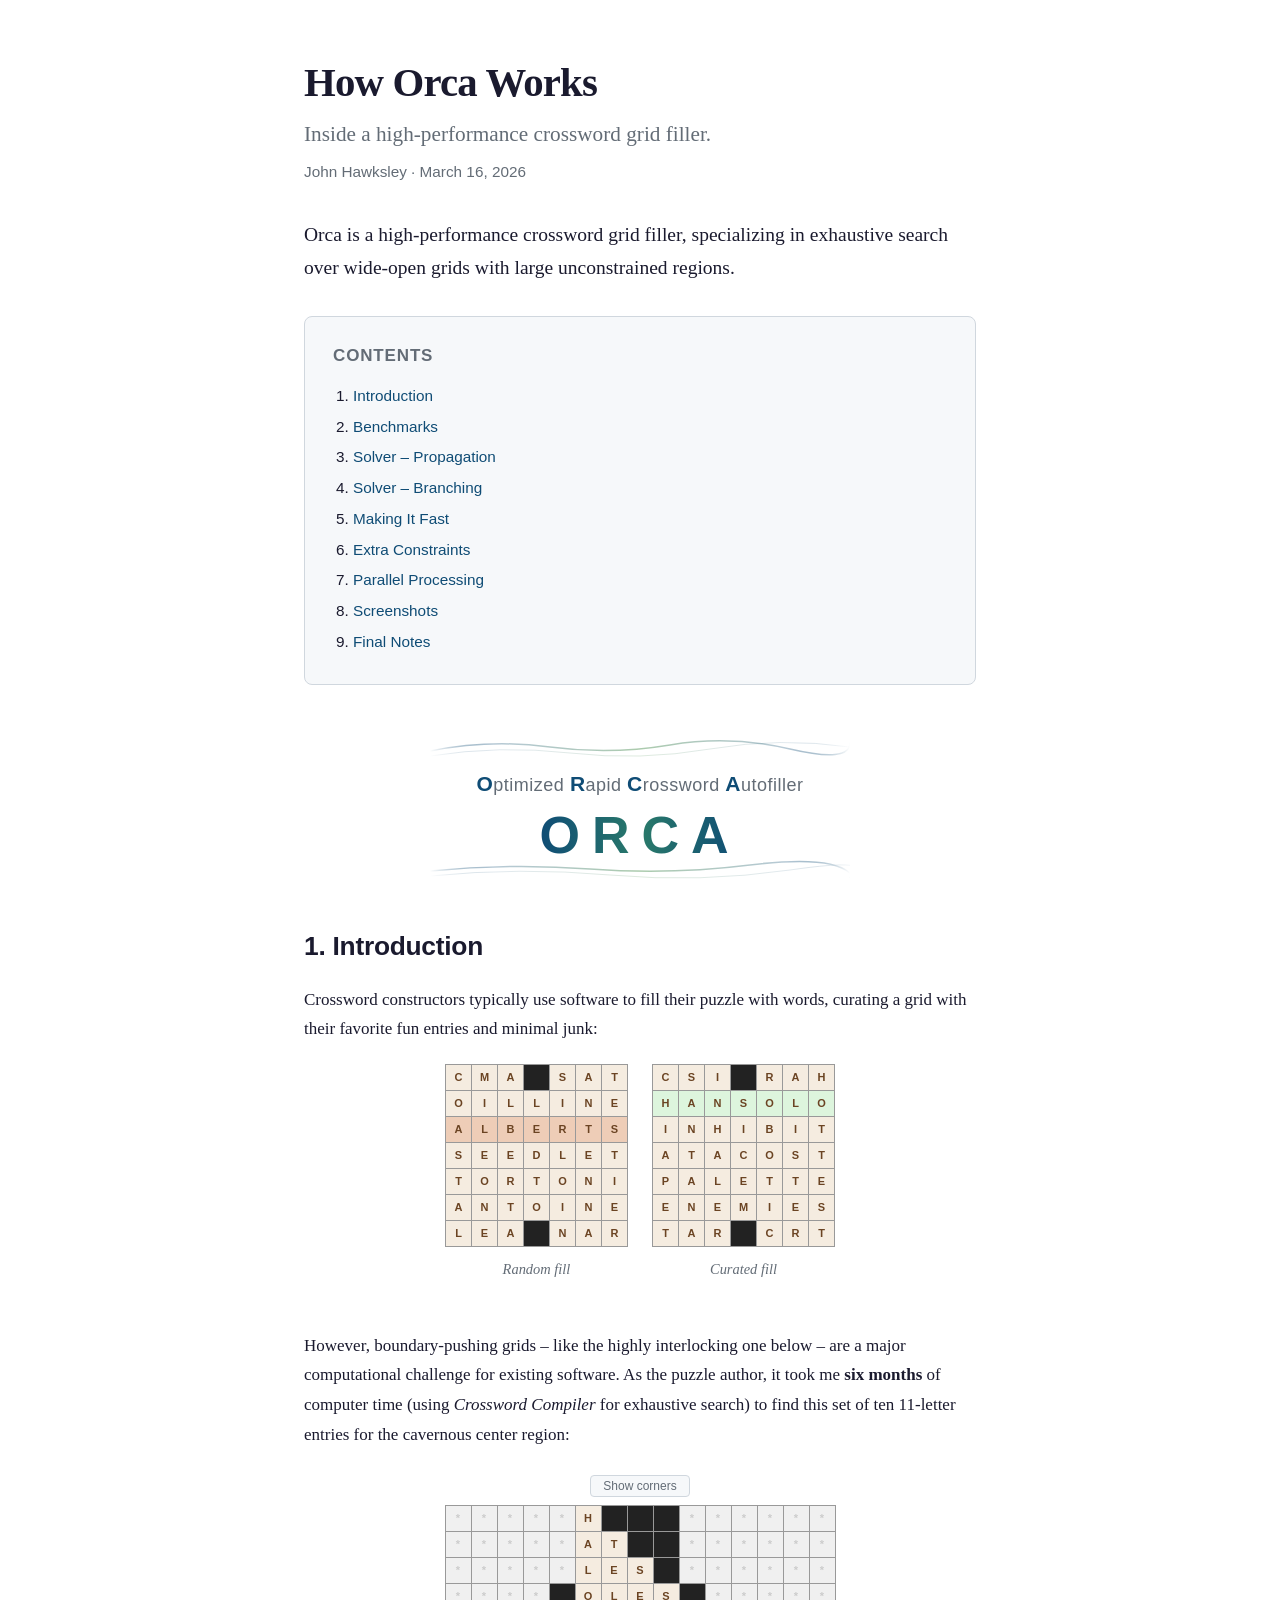
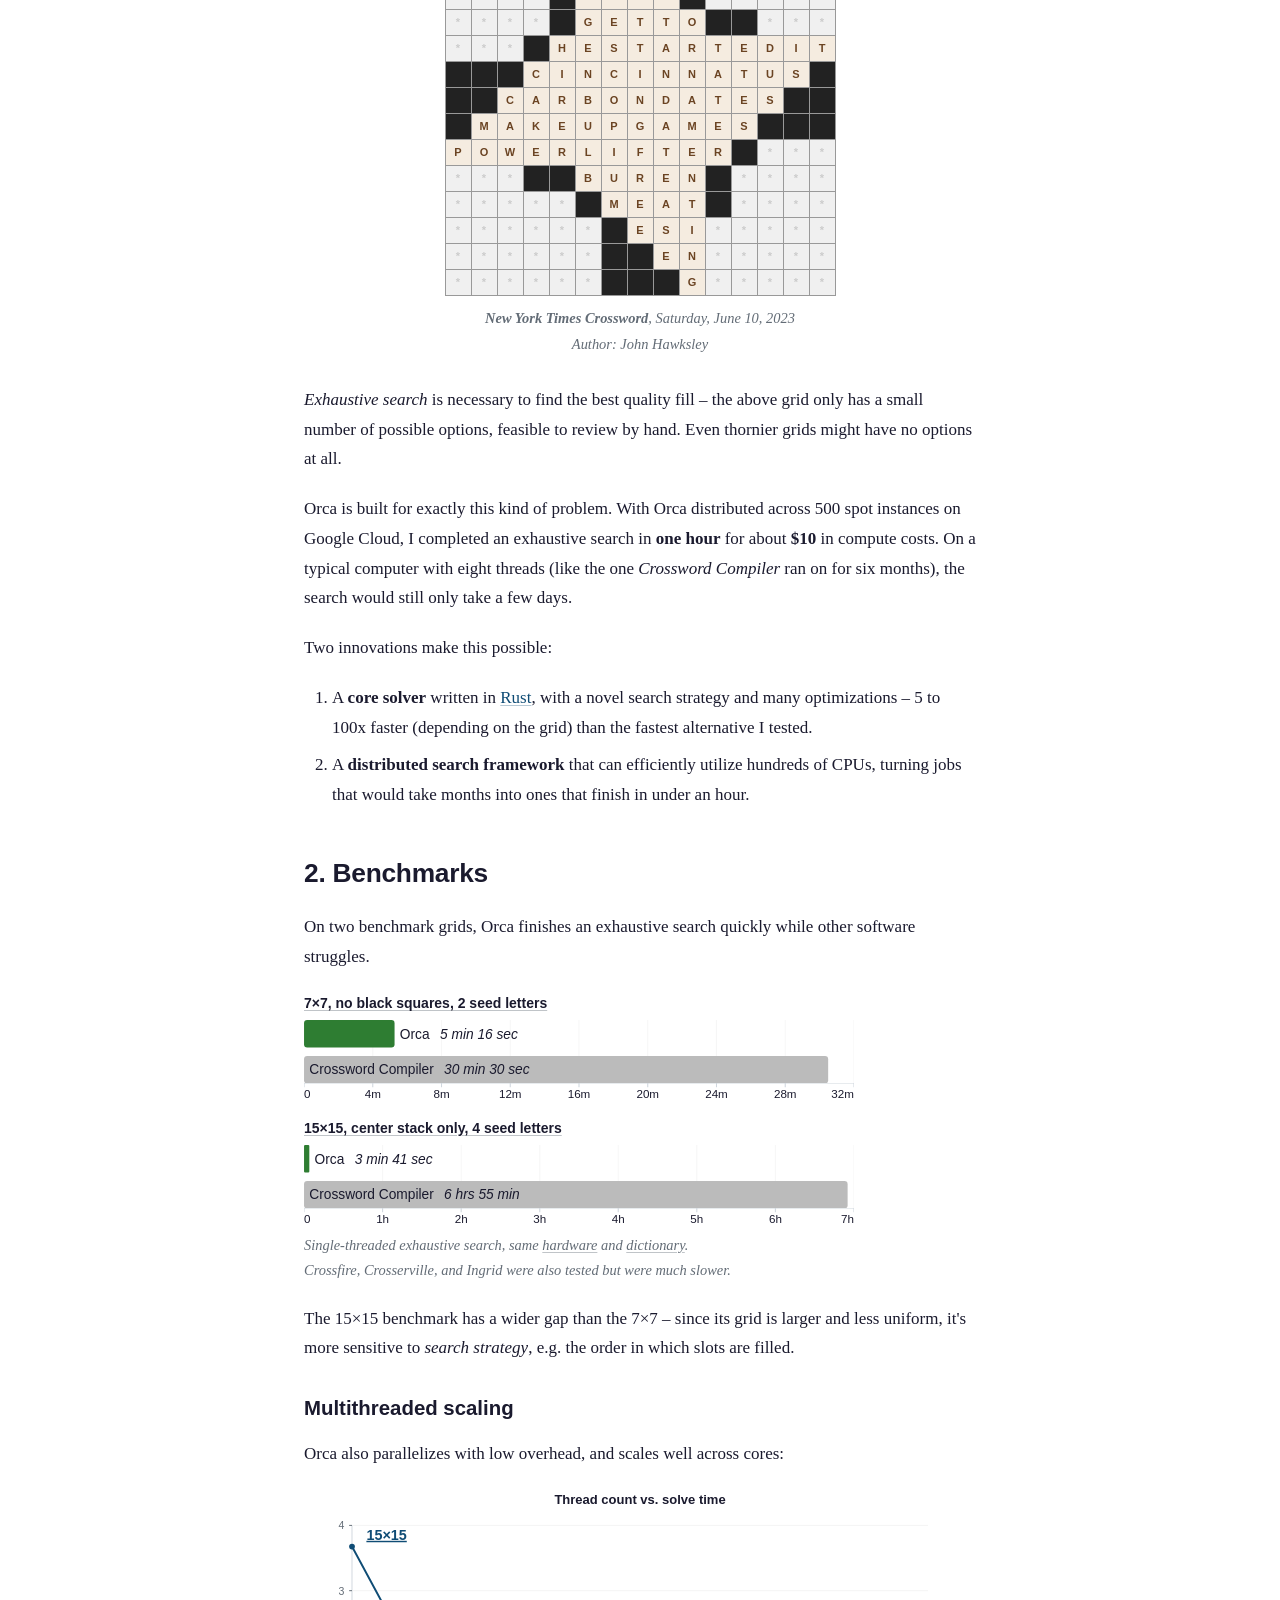
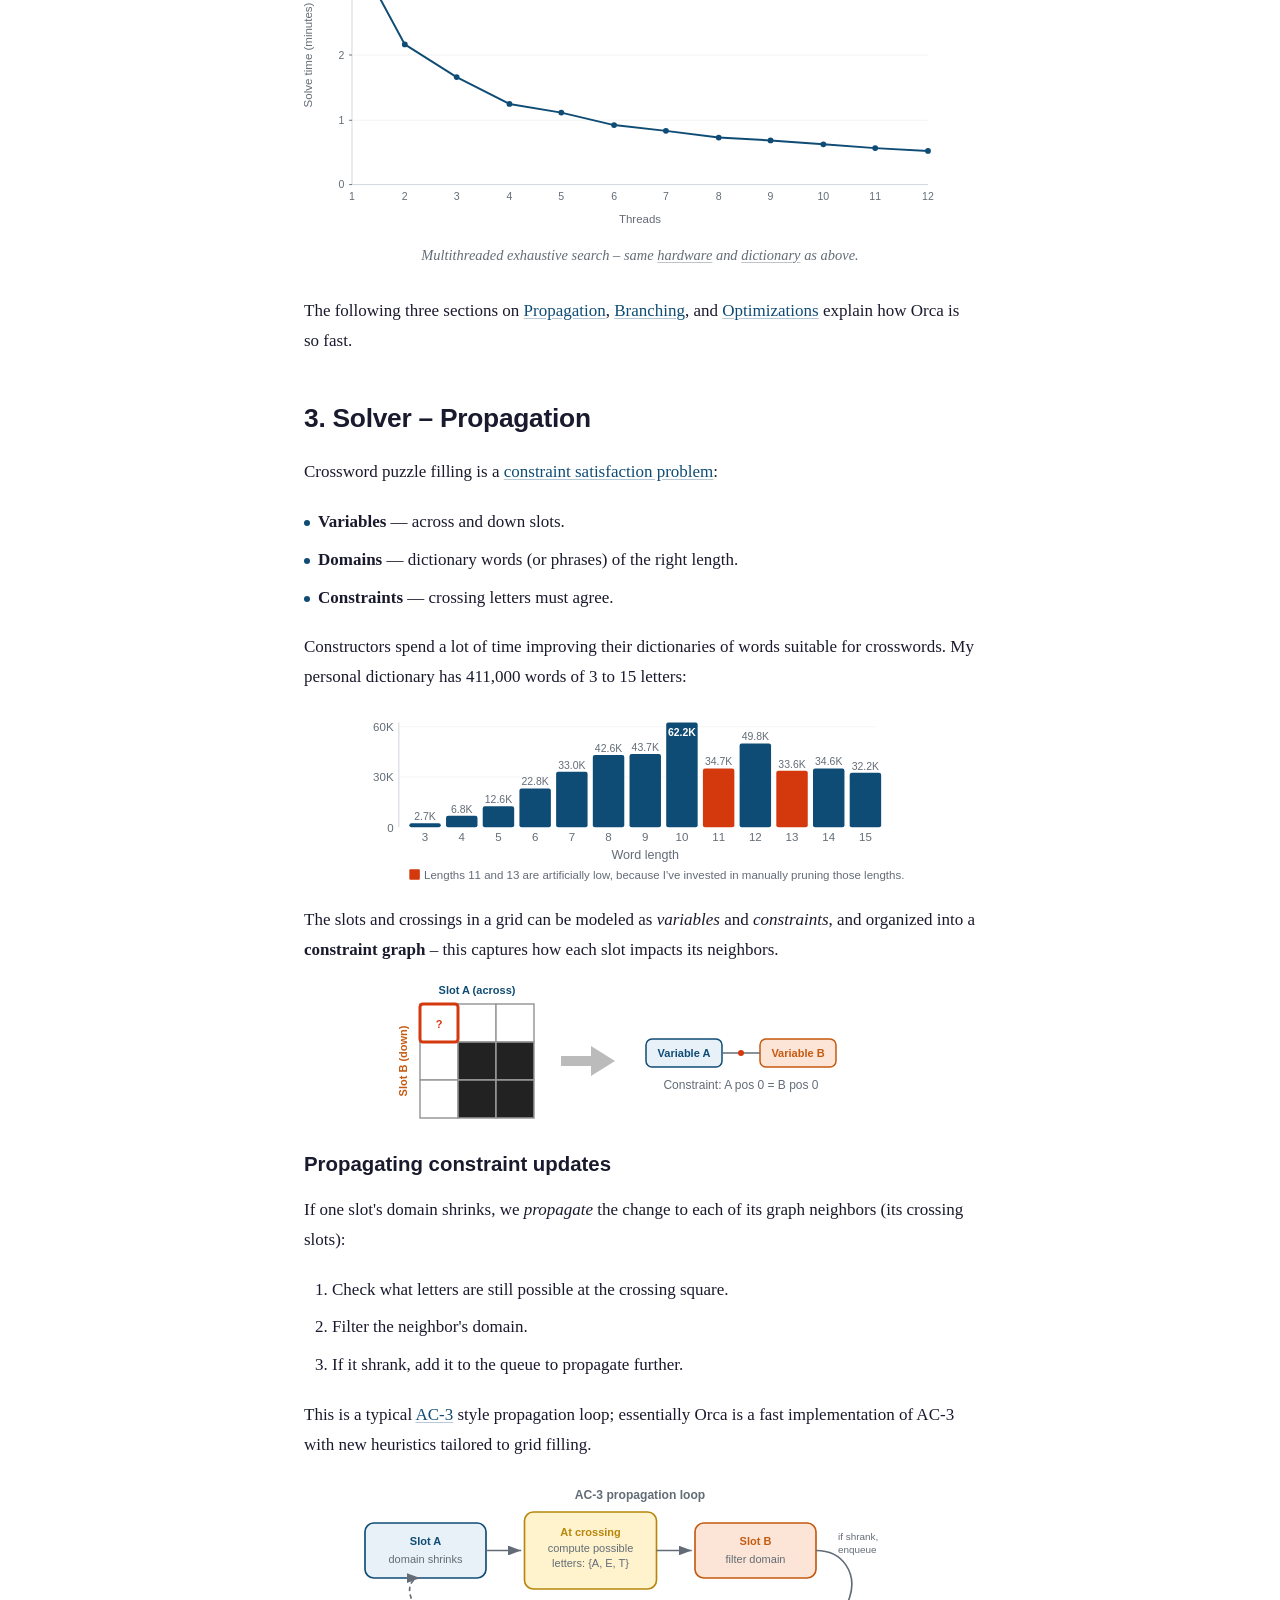
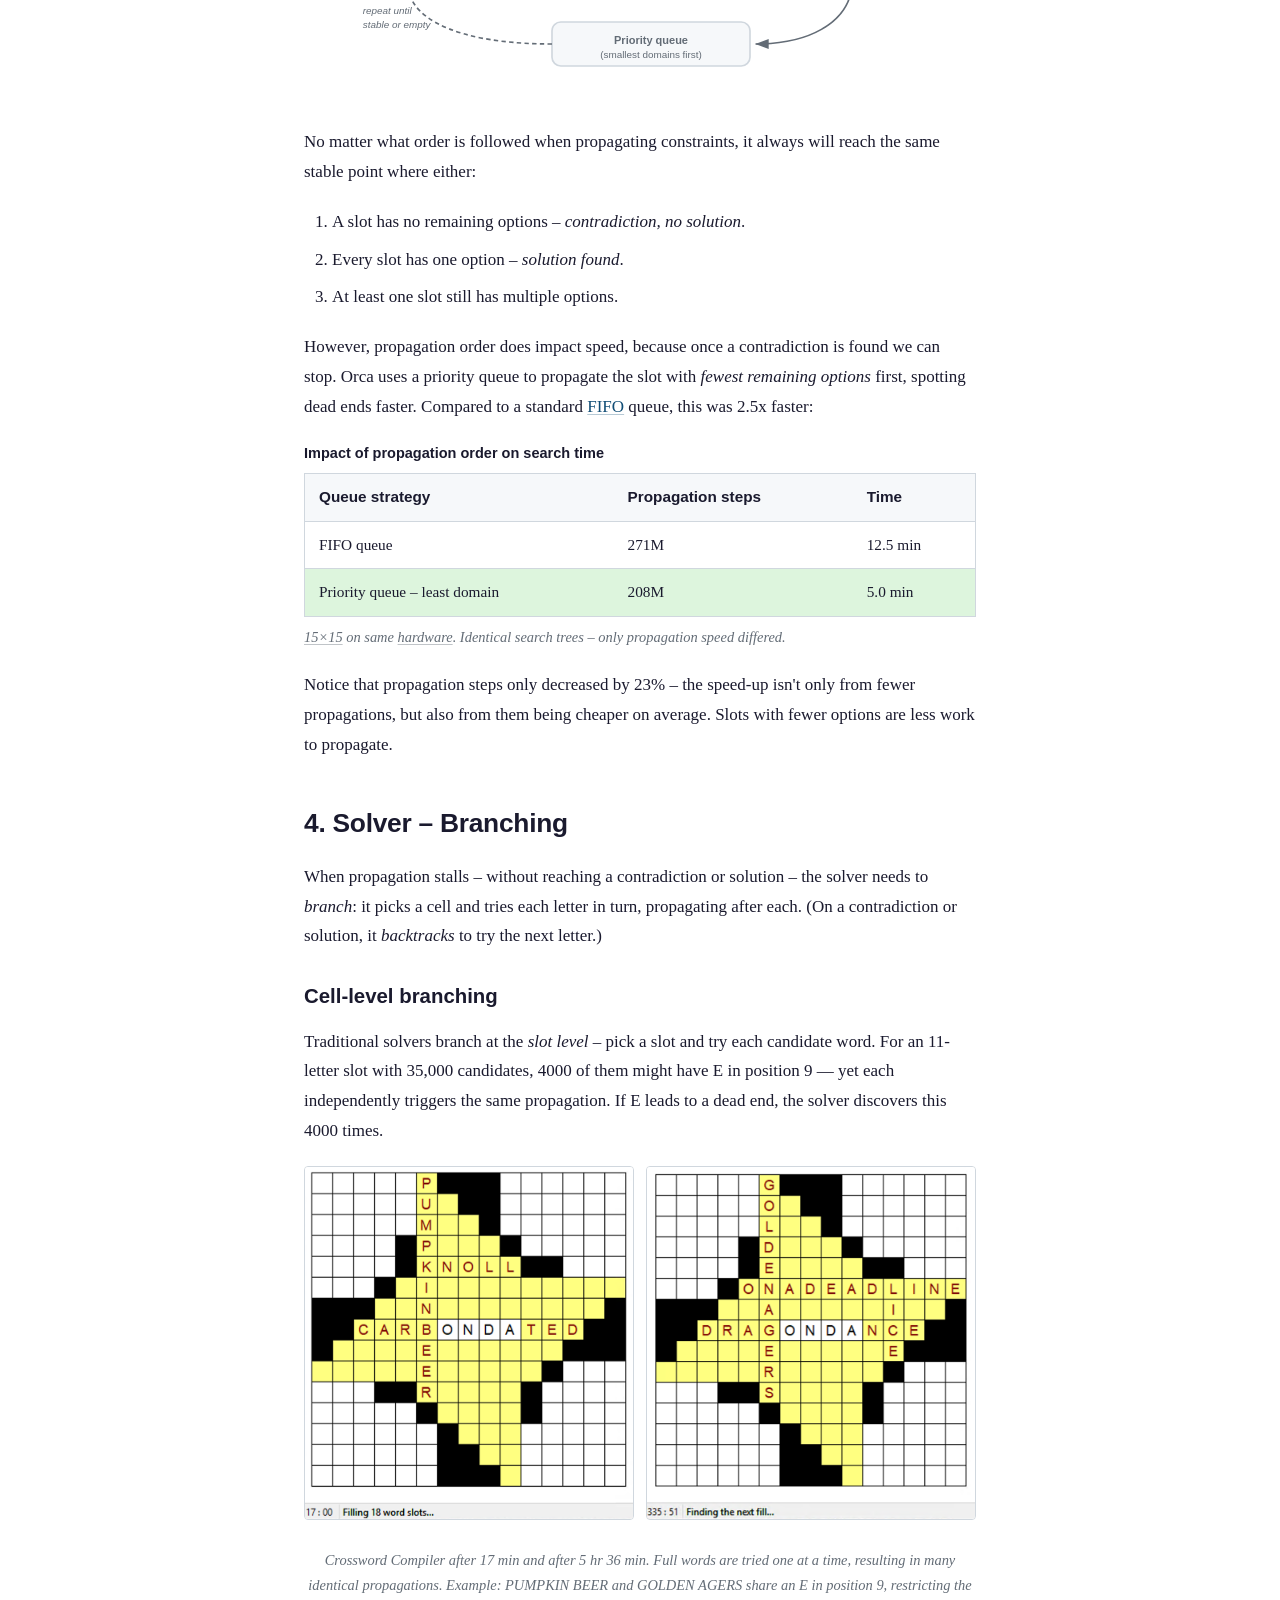
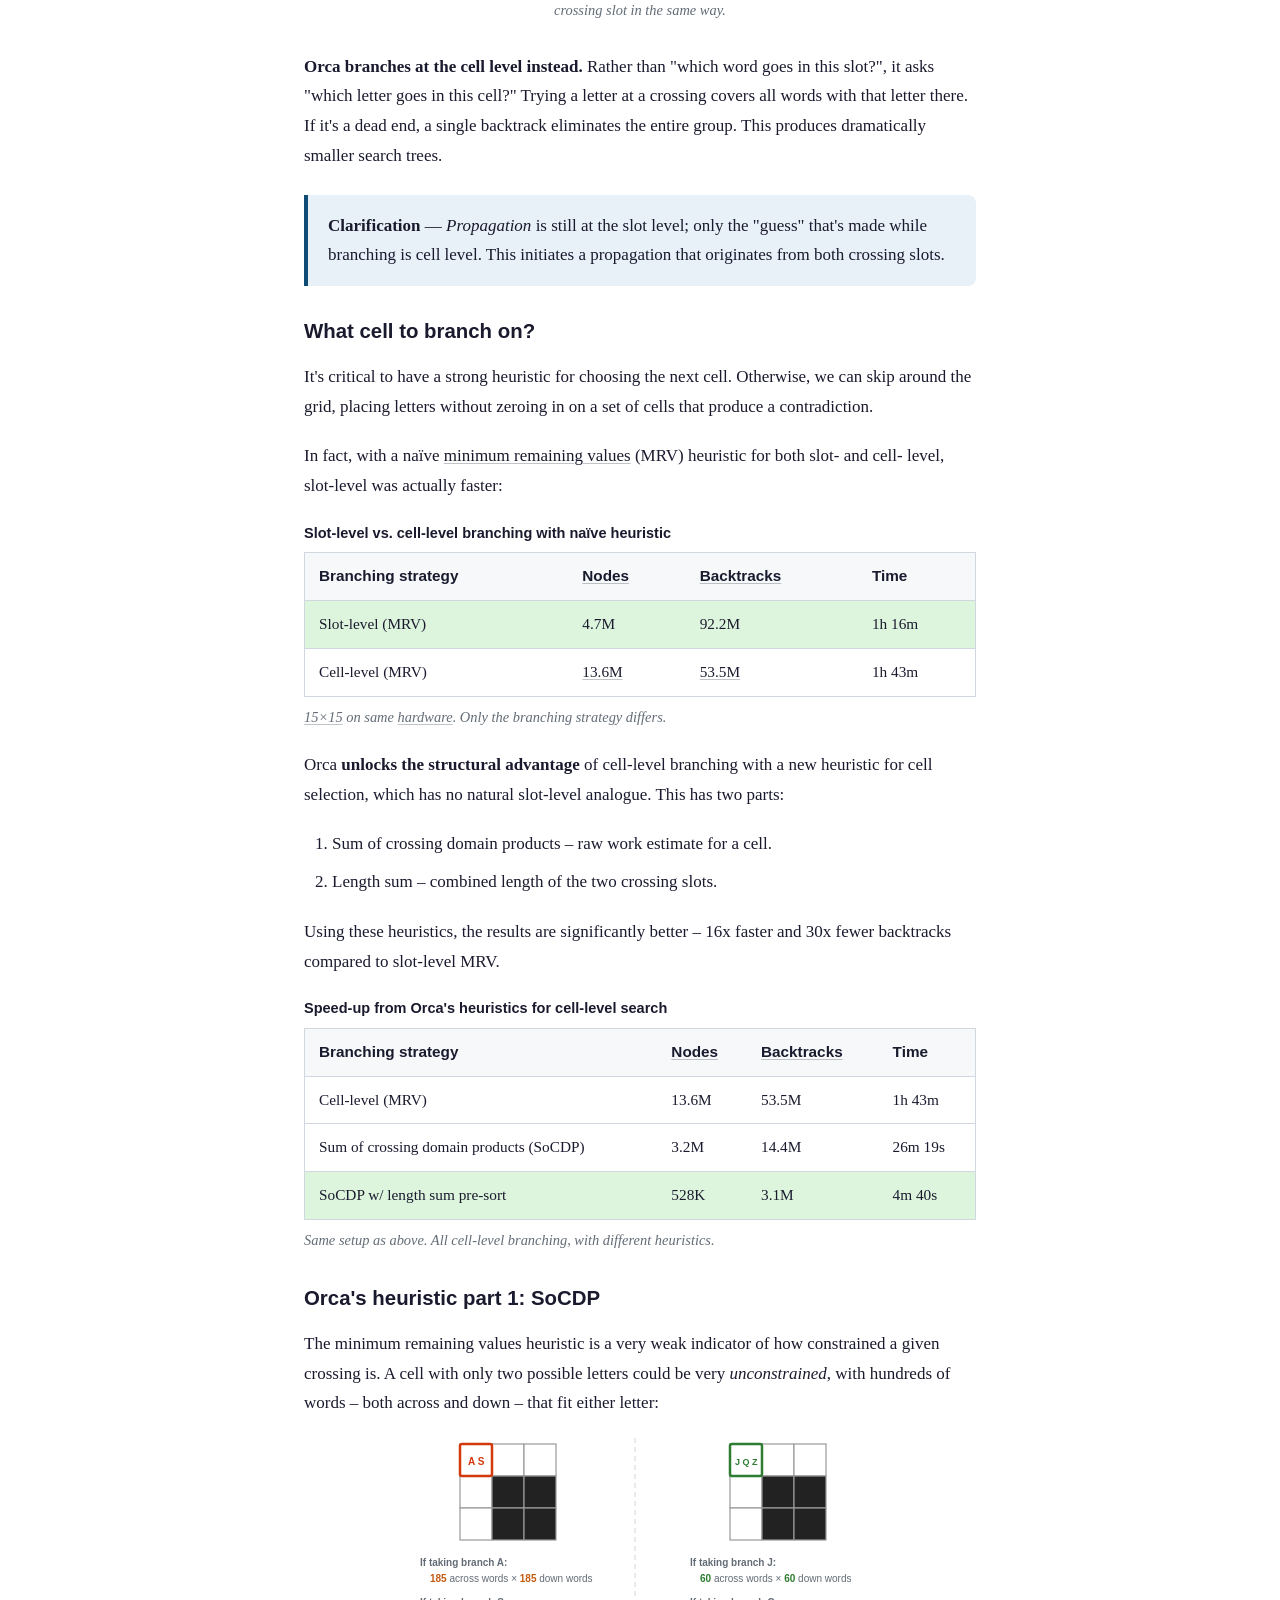
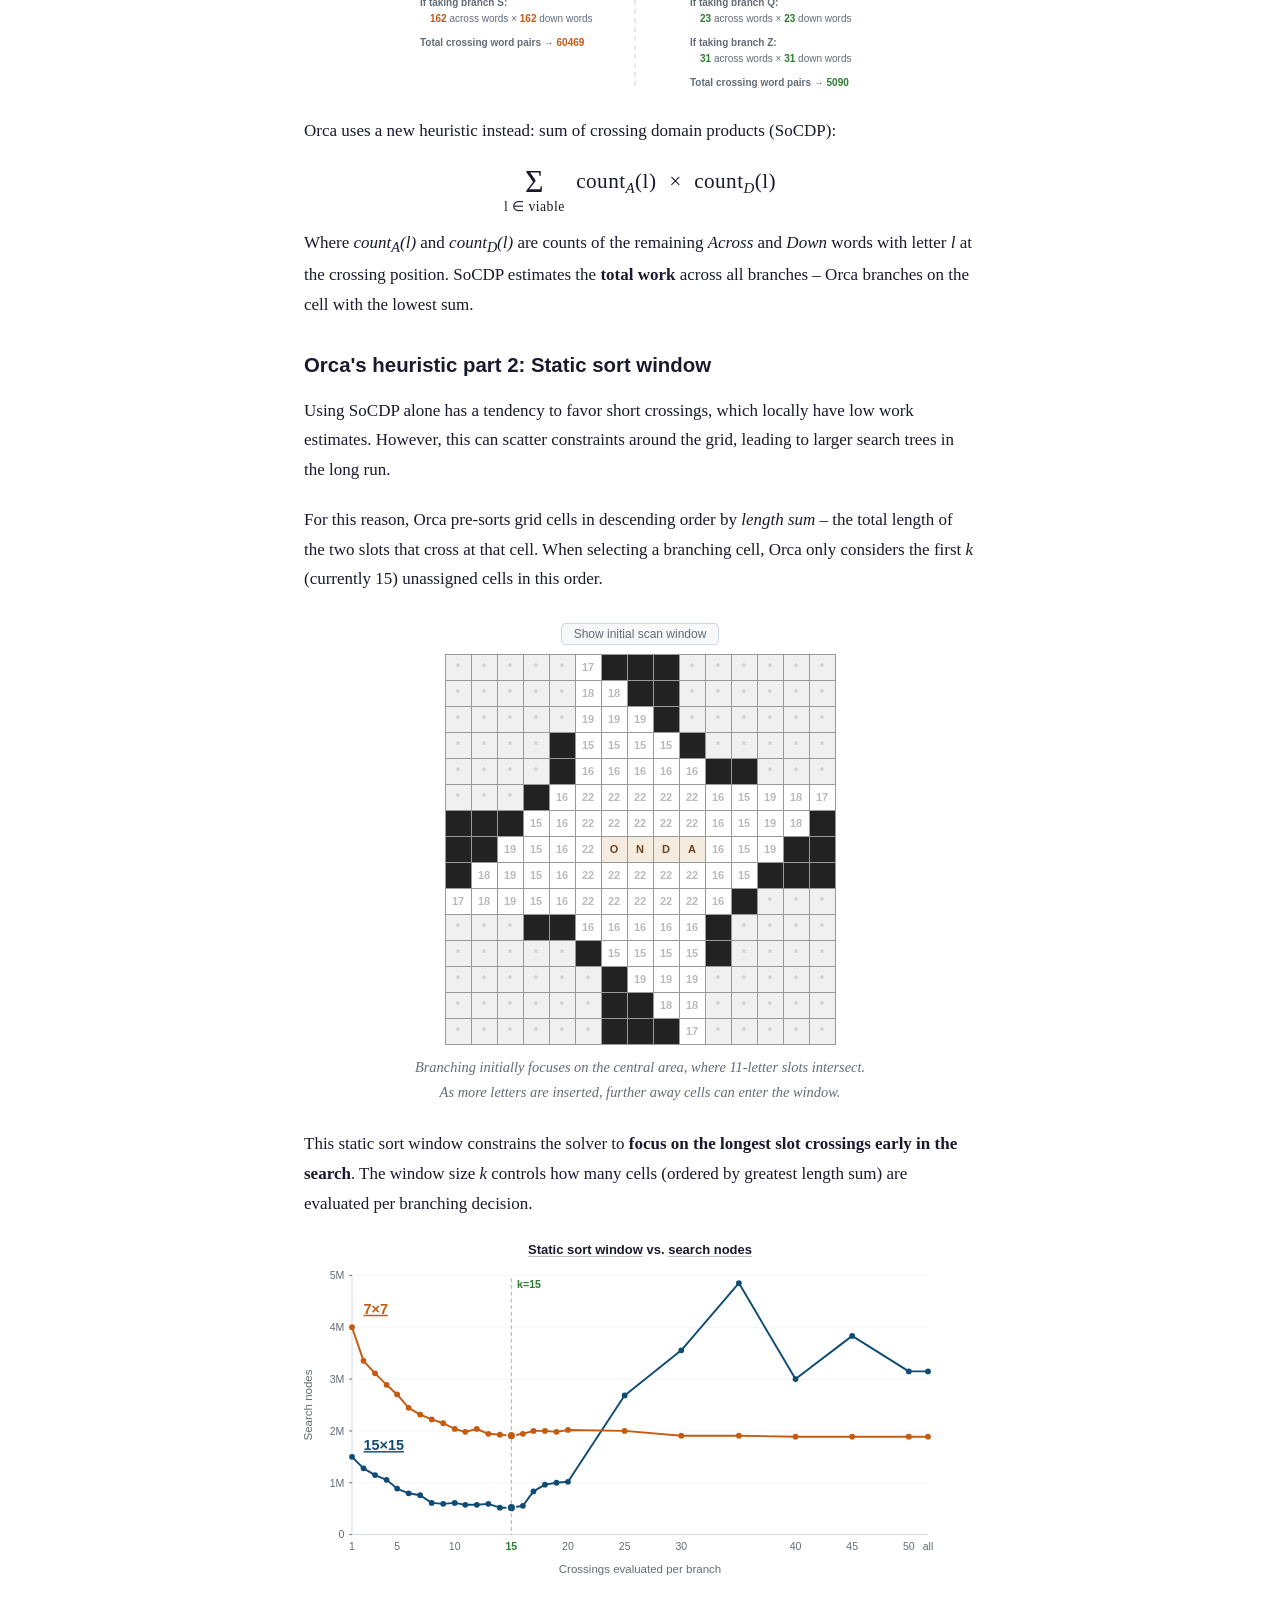
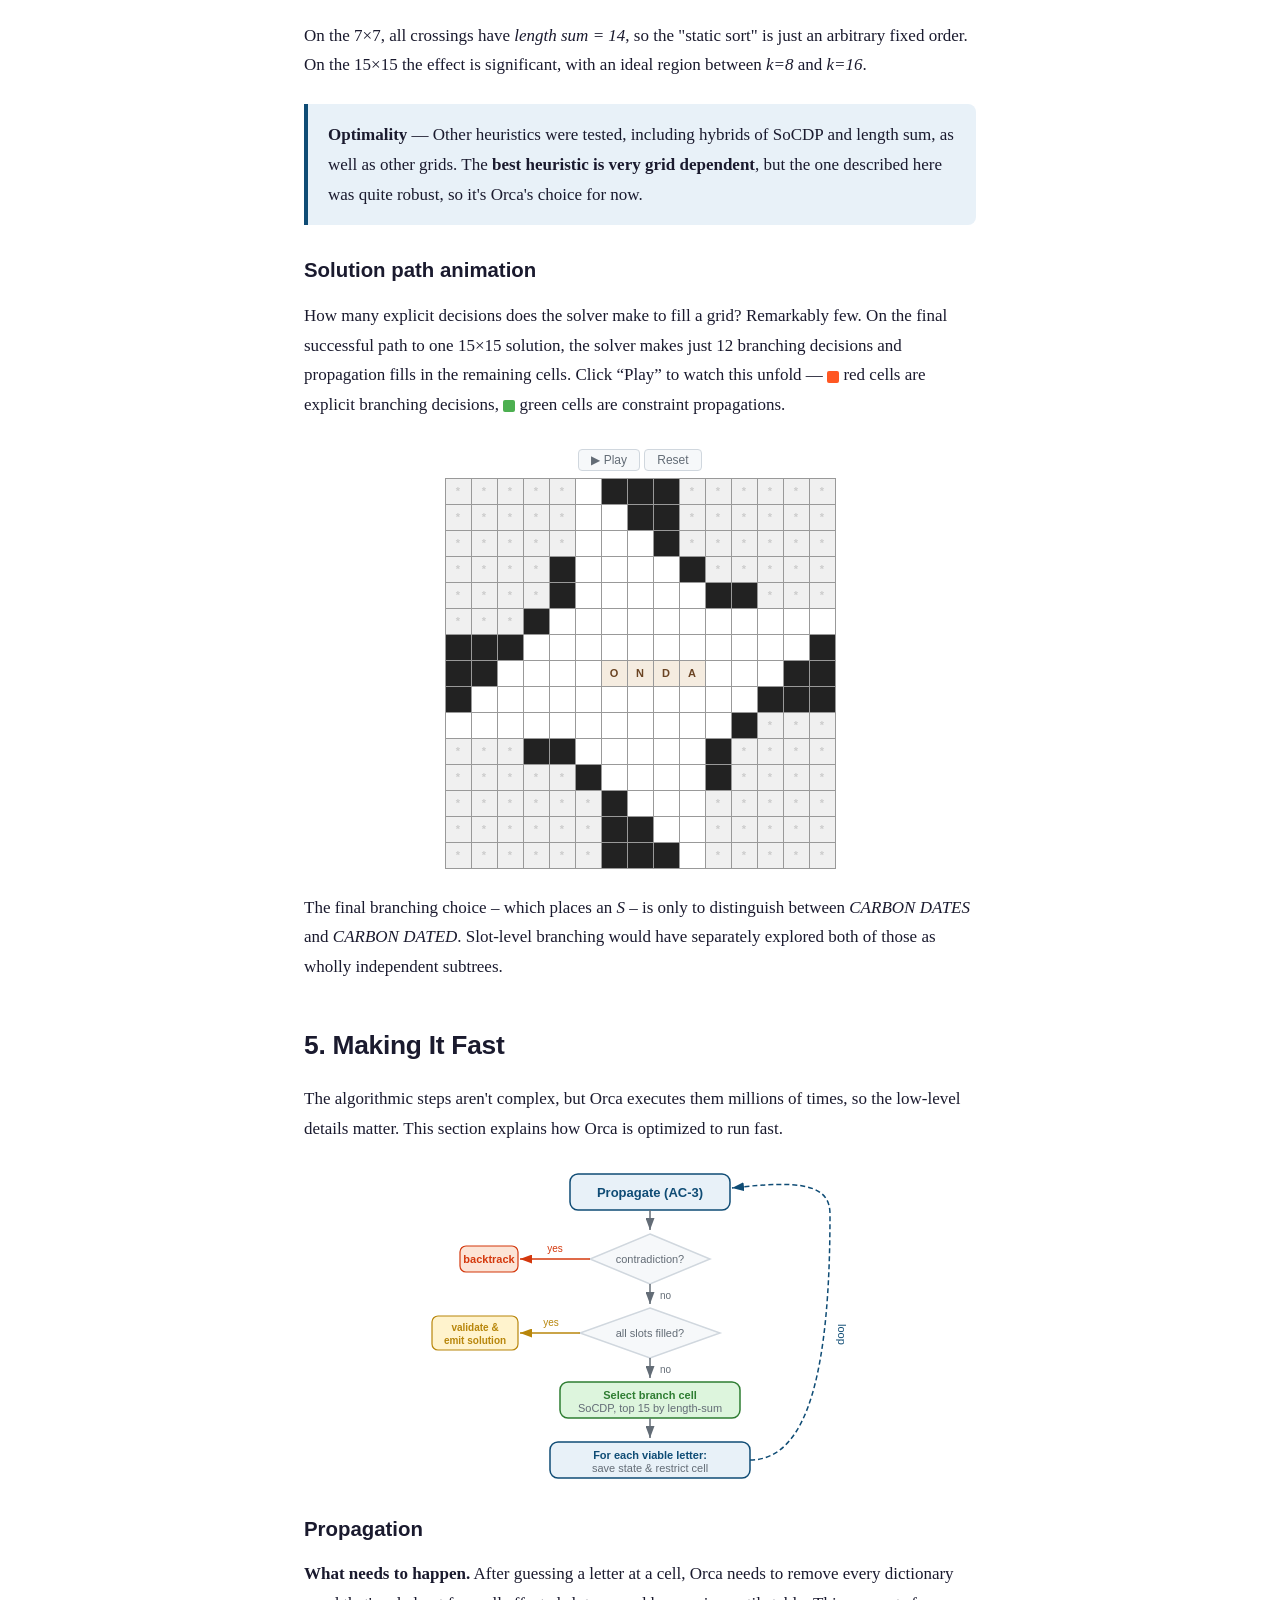
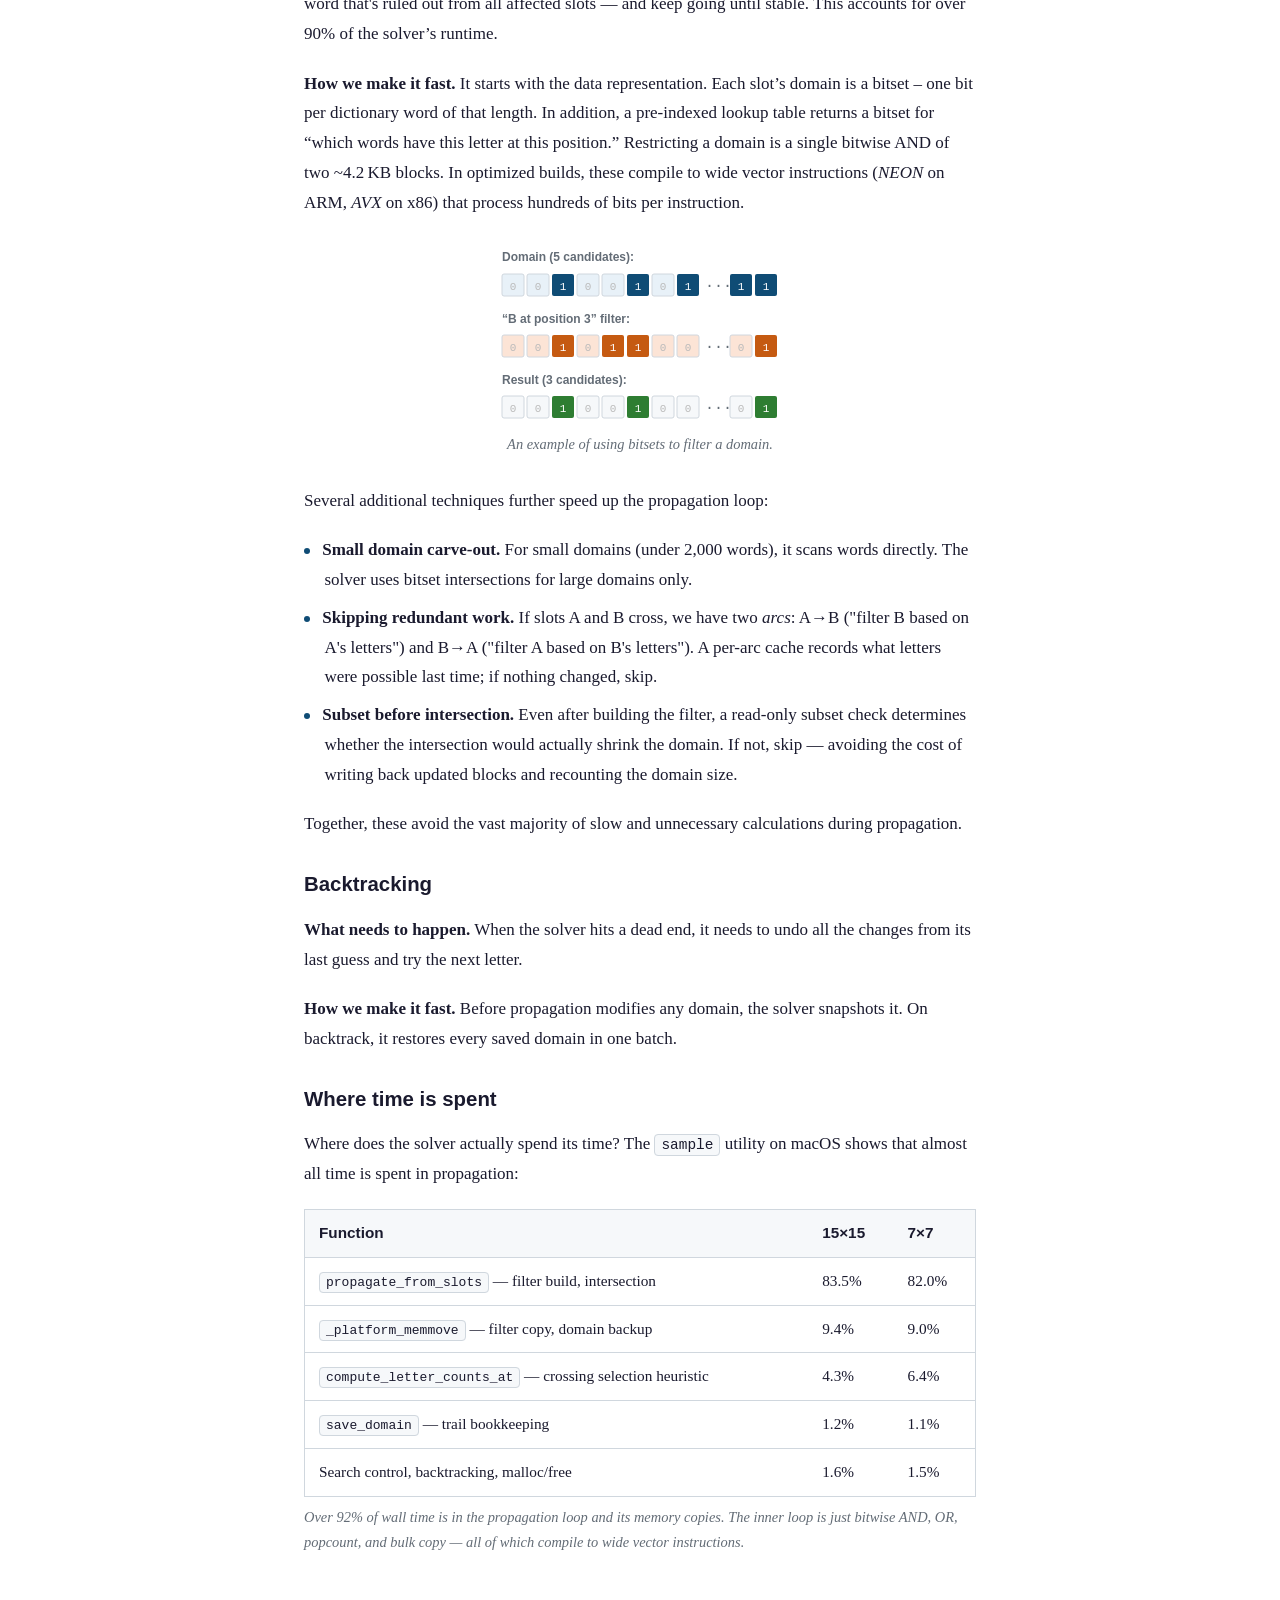
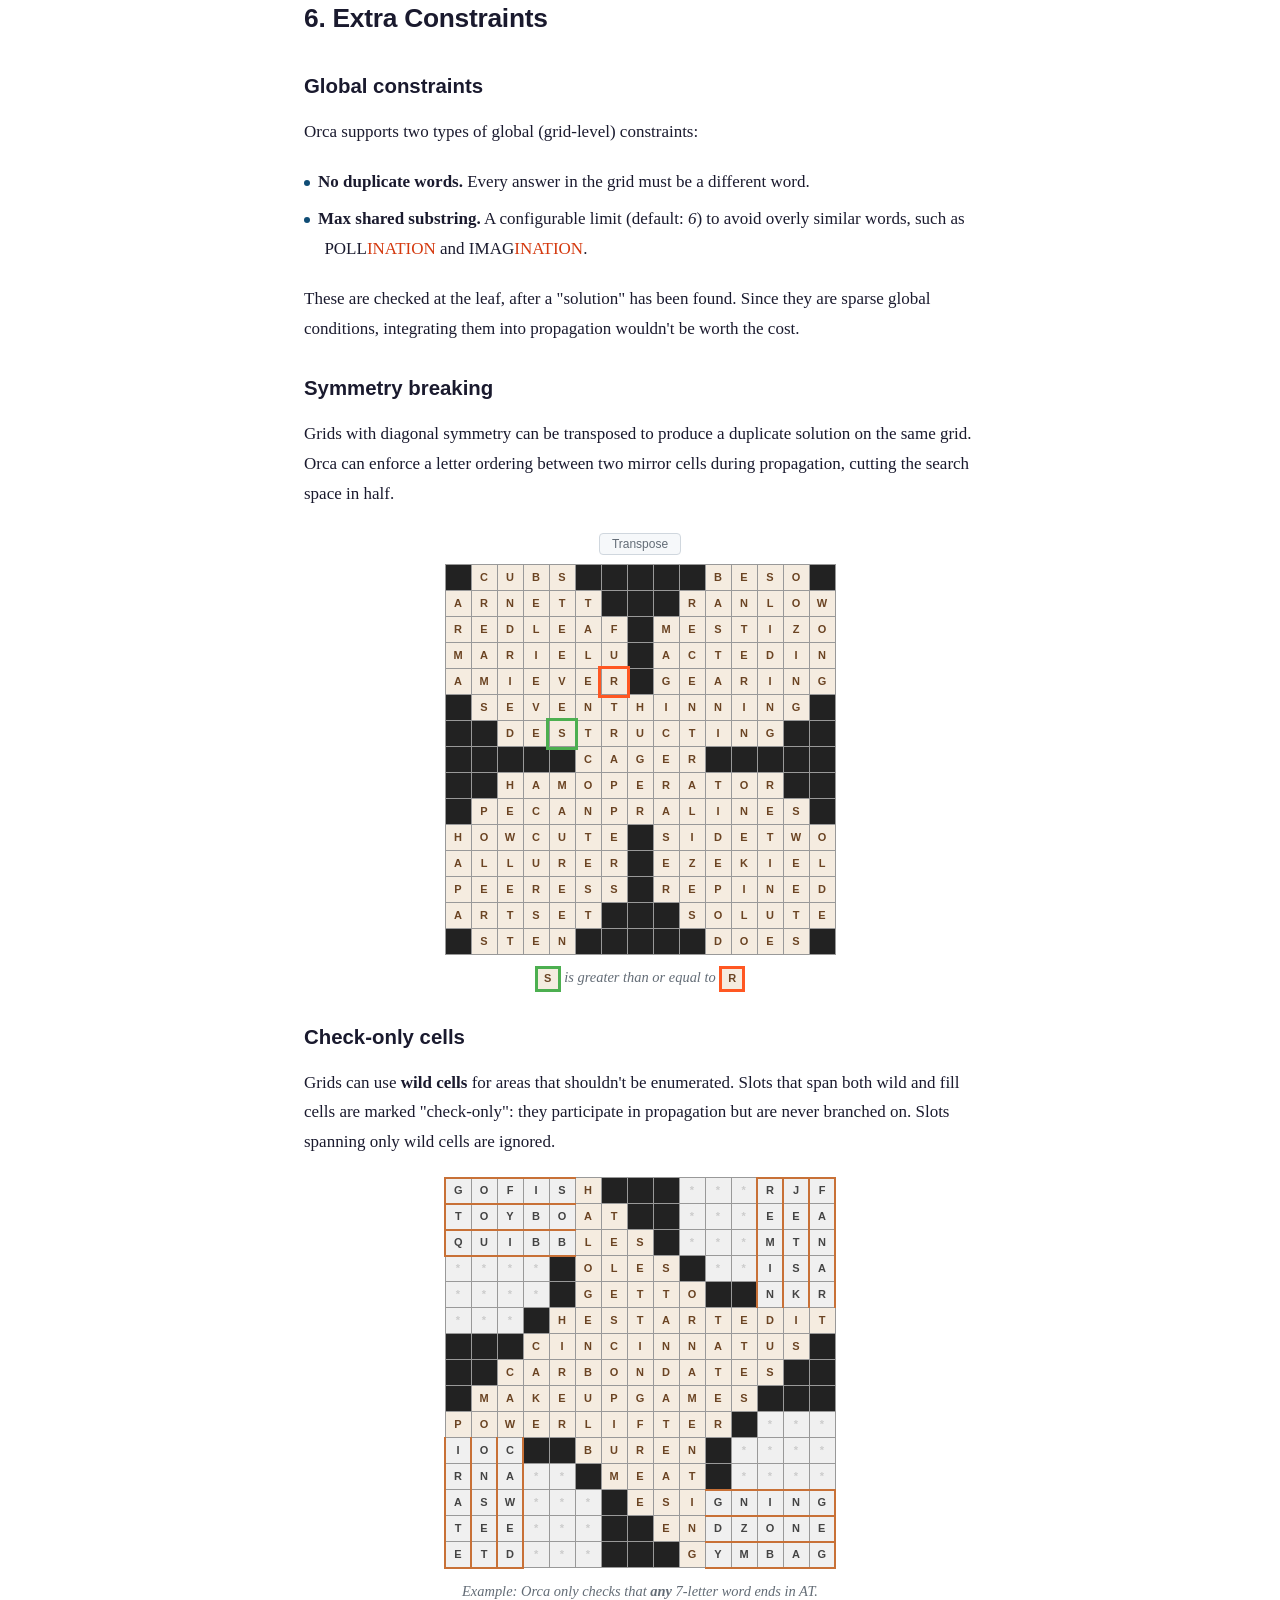
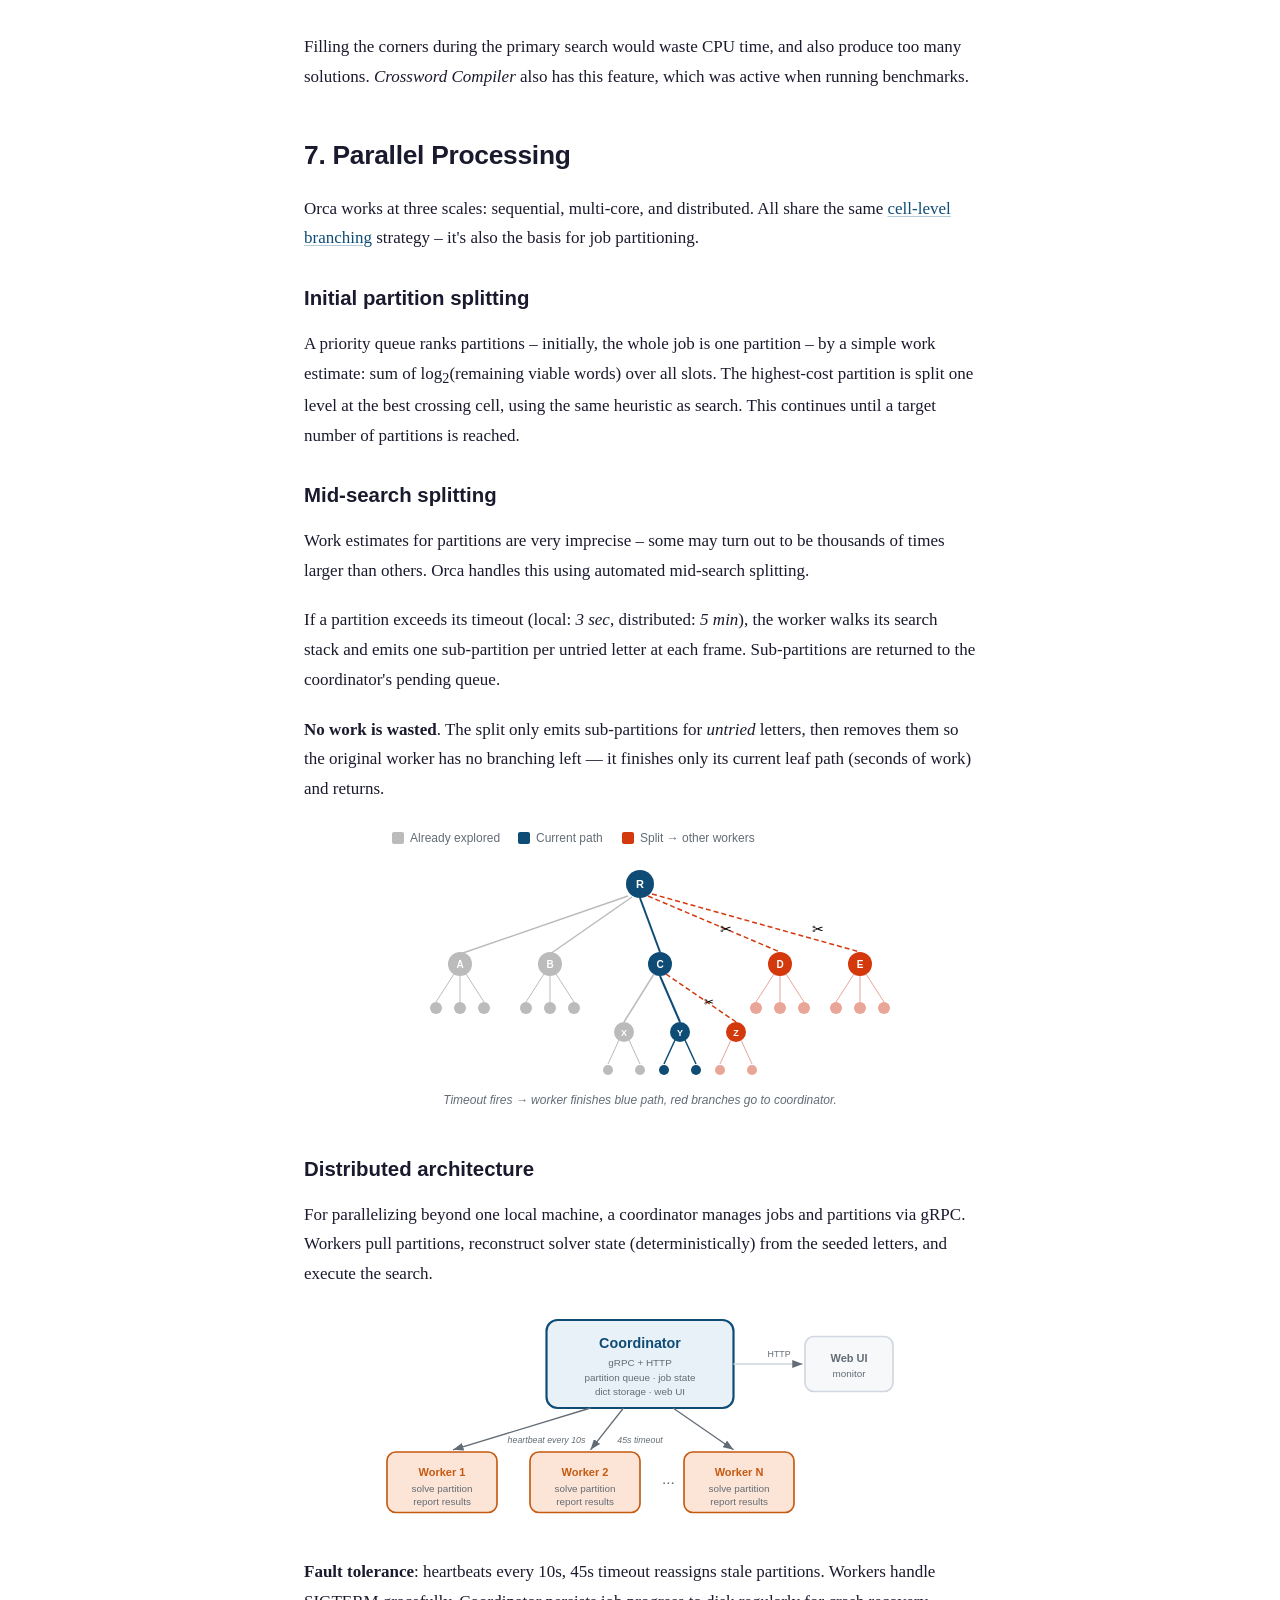
==== docs/index.html @ 4380b11b "Fix solution animation to interleave propagated letters" ====
<!DOCTYPE html>
<html lang="en">
<head>
    <meta charset="UTF-8">
    <meta name="viewport" content="width=device-width, initial-scale=1.0">
    <meta property="og:title" content="How Orca Works: A High-Performance Crossword Filler">
    <meta property="og:description" content="A deep dive into Orca's constraint-propagation crossword filler.">
    <meta property="og:image" content="https://rainjacket.github.io/orca-solver/screenshot-5.png">
    <meta property="og:url" content="https://rainjacket.github.io/orca-solver/">
    <meta property="og:type" content="article">
    <link rel="icon" type="image/svg+xml" href="favicon.svg">
    <link rel="icon" type="image/png" href="favicon.png">
    <link rel="icon" type="image/x-icon" href="favicon.ico">
    <title>How Orca Works: A High-Performance Crossword Filler</title>
    <style>
        /* ── Variables ── */
        :root {
            /* Core palette */
            --text: #1a1a2e;
            --bg: #ffffff;
            --blue-dark: #0f4c75;
            --blue-light: #e8f1f8;
            --code-bg: #f6f8fa;
            --border: #d0d7de;
            --caption: #636c76;
            --sans: 'Helvetica Neue', Helvetica, Arial, sans-serif;

            /* Neutral grays (dark to light) */
            --black: #222;
            --dark-gray: #444;
            --mid-gray: #999;
            --silver: #bbb;
            --light-gray: #ccc;
            --rule-gray: #eee;
            --muted-bg: #e8e8e8;
            --subtle-bg: #f0f0f0;

            /* Greens */
            --green-dark: #2e7d32;
            --green: #4caf50;
            --green-light: #ddf5dd;

            /* Oranges and reds */
            --orange-dark: #c55a11;
            --red: #ff5722;
            --red-dark: #d4380d;
            --red-light: #fce4d6;
            --salmon: #e8a598;

            /* Warm tones */
            --brown: #6b4423;
            --tan: #f5ece0;
            --rust: #c87137;
            --gold: #b8860b;
            --gold-bg: #fff3cd;

            /* Transparency */
            --blue-underline: rgba(15, 76, 117, 0.3);
            --caption-underline: rgba(99, 108, 118, 0.4);
            --orange-underline: rgba(197, 90, 17, 0.3);
            --shadow-sm: rgba(0, 0, 0, 0.15);
        }

        /* ── Reset & base ── */
        * { margin: 0; padding: 0; box-sizing: border-box; }

        body {
            font-family: 'Georgia', 'Charter', 'Bitstream Charter', serif;
            color: var(--text);
            background: var(--bg);
            line-height: 1.75;
            font-size: 17px;
        }

        svg { font-family: var(--sans); display: block; margin: 0 auto; }
        svg rect[onmouseenter] { cursor: pointer; }

        /* ── Layout ── */
        article {
            max-width: 720px;
            margin: 0 auto;
            padding: 60px 24px 120px;
        }

        hr {
            border: none;
            border-top: 1px solid var(--border);
            margin: 48px 0;
        }

        /* ── Typography ── */
        h1 {
            font-size: 2.4em;
            line-height: 1.15;
            margin-bottom: 12px;
            font-weight: 700;
            letter-spacing: -0.02em;
        }

        h2 {
            font-family: var(--sans);
            font-size: 1.55em;
            margin-top: 40px;
            margin-bottom: 16px;
            font-weight: 700;
            letter-spacing: -0.01em;
        }

        h3 {
            font-family: var(--sans);
            font-size: 1.2em;
            margin-top: 28px;
            margin-bottom: 12px;
            font-weight: 600;
        }

        p { margin-bottom: 20px; }

        .subtitle {
            font-size: 1.25em;
            color: var(--caption);
            margin-bottom: 8px;
            line-height: 1.5;
        }

        .byline {
            font-family: var(--sans);
            font-size: 0.9em;
            color: var(--caption);
            margin-bottom: 32px;
        }

        .lede {
            font-size: 1.15em;
            line-height: 1.7;
            color: var(--text);
        }

        a {
            color: var(--blue-dark);
            text-decoration: underline;
            text-decoration-color: var(--blue-underline);
            text-underline-offset: 2px;
        }

        a:hover { text-decoration-color: var(--blue-dark); }

        code {
            font-family: 'SF Mono', 'Fira Code', 'Fira Mono', 'Consolas', monospace;
            font-size: 0.85em;
        }

        :not(pre) > code {
            background: var(--code-bg);
            padding: 2px 6px;
            border-radius: 4px;
            border: 1px solid var(--border);
        }

        pre {
            background: var(--code-bg);
            border: 1px solid var(--border);
            border-radius: 8px;
            padding: 20px 24px;
            overflow-x: auto;
            margin: 20px 0 28px;
            line-height: 1.5;
        }

        pre code {
            font-size: 0.85em;
        }

        .caption {
            font-size: 0.85em;
            color: var(--caption);
            margin-top: 10px;
            font-style: italic;
        }

        .caption-center { text-align: center; }

        .acronym-letter {
            color: var(--blue-dark);
            font-weight: 700;
        }

        .acronym-hero {
            display: block;
            max-width: 420px;
            margin: 36px auto 0;
        }

        .substring-match { color: var(--red-dark); }

        .formula {
            text-align: center;
            font-family: 'Times New Roman', 'Latin Modern Math', Georgia, serif;
            font-style: italic;
            font-size: 1.25em;
            margin: -8px 0 20px;
            letter-spacing: 0.02em;
        }
        .formula .fn {
            font-style: normal;
            font-variant: normal;
        }
        .formula sub, .formula sup {
            font-size: 0.7em;
        }
        .formula-sigma {
            display: inline-flex;
            flex-direction: column;
            align-items: center;
            vertical-align: middle;
            line-height: 1.1;
            transform: translateY(6px);
        }
        .formula-sigma .sigma {
            font-size: 1.5em;
            font-style: normal;
        }
        .formula-sigma .fn {
            font-size: 0.65em;
        }

        /* ── Lists ── */
        ol, ul {
            margin-bottom: 20px;
            padding-left: 28px;
        }

        li { margin-bottom: 8px; }
        article > ul, article > ol ul {
            list-style: none;
            padding-left: 1.2em;
        }
        article > ul > li::before, article > ol ul > li::before {
            content: '';
            display: inline-block;
            width: 6px;
            height: 6px;
            background: var(--blue-dark);
            border-radius: 50%;
            margin-right: 8px;
            margin-left: -1.2em;
            vertical-align: 1px;
        }

        /* ── Callout ── */
        .callout {
            background: var(--blue-light);
            border-left: 4px solid var(--blue-dark);
            padding: 16px 20px;
            margin: 24px 0;
            border-radius: 0 8px 8px 0;
        }

        .callout p:last-child { margin-bottom: 0; }

        /* ── Table of contents ── */
        .toc {
            background: var(--code-bg);
            border: 1px solid var(--border);
            border-radius: 8px;
            padding: 24px 28px;
            margin: 32px 0 48px;
        }

        .toc h3 {
            font-size: 1em;
            margin-top: 0;
            margin-bottom: 12px;
            text-transform: uppercase;
            letter-spacing: 0.05em;
            color: var(--caption);
        }

        .toc ol { margin-bottom: 0; padding-left: 20px; }

        .toc li {
            margin-bottom: 4px;
            font-family: var(--sans);
            font-size: 0.9em;
        }

        .toc a { text-decoration: none; }
        .toc a:hover { text-decoration: underline; }

        /* ── Data tables ── */
        table.data {
            width: 100%;
            border-collapse: collapse;
            margin: 20px 0 0;
            font-size: 0.9em;
            border: 1px solid var(--border);
        }

        table.data th, table.data td {
            padding: 10px 14px;
            text-align: left;
            border-bottom: 1px solid var(--border);
        }

        table.data th {
            font-family: var(--sans);
            font-weight: 600;
            background: var(--code-bg);
        }

        table.data tr:last-child td { border-bottom: none; }
        table.data caption {
            font-family: var(--sans);
            font-size: 0.95em;
            font-weight: 600;
            text-align: left;
            padding: 0 0 6px;
            color: var(--text);
        }
        .highlight-row { background: var(--green-light); }
        .bench-note {
            font-size: 0.85em;
            color: var(--caption);
            font-style: italic;
            margin-top: 8px;
        }

        /* ── Grid figures ── */
        .grid-figure {
            margin: 0 0 28px;
            text-align: center;
        }
        .grid-pair {
            display: flex;
            justify-content: center;
            gap: 24px;
            flex-wrap: wrap;
        }

        .grid-figure table {
            margin: 0 auto;
            border-collapse: collapse;
        }

        .grid-figure td {
            width: 26px;
            height: 26px;
            text-align: center;
            vertical-align: middle;
            font-family: var(--sans);
            font-size: 11px;
            font-weight: 600;
            border: 1px solid var(--mid-gray);
        }

        .grid-figure .black { background: var(--black); }
        .grid-figure .fill { background: var(--bg); color: var(--silver); }
        .grid-figure .letter { background: var(--tan); color: var(--brown); }
        .grid-figure .wild { background: var(--subtle-bg); color: var(--light-gray); }
        .grid-figure .check-only { background: var(--subtle-bg); color: var(--dark-gray); }
        .grid-figure .check-only.tsep { border-top: 2px solid var(--rust); }
        .grid-figure .check-only.bsep { border-bottom: 2px solid var(--rust); }
        .grid-figure .check-only.lsep { border-left: 2px solid var(--rust); }
        .grid-figure .check-only.rsep { border-right: 2px solid var(--rust); }
        .grid-figure .scan-window { background: var(--green-light); color: var(--text); }
        .grid-figure .highlight-curated { background: var(--green-light); }
        .grid-figure .highlight-random { background: var(--orange-underline); }
        .grid-figure .branch-cell { background: var(--red); color: var(--bg); }
        .grid-figure .propagated { background: var(--green); color: var(--bg); }
        .grid-figure .prefilled { background: var(--tan); color: var(--brown); }
        .grid-figure table .letter {
            transition: color 0.5s ease, background 0.5s ease;
        }
        .legend-swatch {
            display: inline-block;
            width: 12px;
            height: 12px;
            border-radius: 2px;
            vertical-align: middle;
        }
        #random-grid { transition: opacity 0.1s ease; }
        .scan-grid-wrap {
            display: flex;
            justify-content: center;
            margin: 24px 0;
        }
        #crossing-scan-grid { margin: 0; }
        #crossing-scan-grid table { font-size: 11px; }
        #crossing-scan-grid td[data-score] {
            transition: color 0.5s ease, background 0.5s ease;
        }

        /* ── Grid toggle ── */
        .grid-toggle-wrap { text-align: center; margin-bottom: 6px; }
        .grid-toggle-btn {
            display: inline-block;
            padding: 3px 12px;
            font-family: var(--sans);
            font-size: 12px;
            color: var(--caption);
            background: var(--code-bg);
            border: 1px solid var(--border);
            border-radius: 4px;
            cursor: pointer;
        }
        .grid-toggle-btn:hover { background: var(--blue-light); }
        .corner {
            color: var(--dark-gray) !important;
            background: var(--subtle-bg) !important;
        }
        .grid-corners-hidden .corner {
            color: var(--light-gray) !important;
        }

        /* ── Symmetry cells ── */
        .sym-cell {
            display: inline-flex;
            align-items: center;
            justify-content: center;
            width: 26px;
            height: 26px;
            font-family: var(--sans);
            font-style: normal;
            font-size: 11px;
            font-weight: 600;
            background: var(--tan);
            color: var(--brown);
            border: 1px solid var(--mid-gray);
            vertical-align: middle;
            outline-offset: -3px;
        }
        .sym-cell-a, .sym-cell-b { z-index: 1; position: relative; }
        .sym-cell-a { outline: 3px solid var(--red); }
        .sym-cell-b { outline: 3px solid var(--green); }
        .color-label-letter { font-weight: bold; color: var(--brown); }
        .color-label-check { font-weight: bold; color: var(--dark-gray); }

        /* ── Fill animation ── */
        .anim-wrap {
            margin: 24px 0;
            text-align: center;
        }
        .fill-anim table { font-size: 10px; }
        .fill-anim td { position: relative; }
        .fill-anim td.anim-cell { opacity: 0; }
        .fill-anim td.prefilled-anim { opacity: 1; }
        .fill-anim.playing td.anim-cell { animation: cell-appear 0.3s ease-out forwards; }
        @keyframes cell-appear {
            0% { opacity: 0; transform: scale(0.5); }
            60% { opacity: 1; transform: scale(1.1); }
            100% { opacity: 1; transform: scale(1); }
        }
        .fill-anim .branch-marker {
            position: relative;
        }
        .fill-anim .branch-marker::after {
            content: '';
            position: absolute;
            top: 1px; right: 1px;
            width: 6px; height: 6px;
            background: var(--red);
            border-radius: 50%;
        }
        .anim-controls {
            text-align: center;
            margin: 8px 0 4px;
        }

        /* ── Screenshot gallery ── */
        .screenshot-gallery { margin: 20px 0; }
        .screenshot-main {
            background: #0d1117;
            border-radius: 4px;
            overflow: hidden;
            margin-bottom: 10px;
            text-align: center;
            min-height: 200px;
            display: flex;
            align-items: center;
            justify-content: center;
        }
        .screenshot-main img {
            height: 444px;
            width: auto;
            max-width: 100%;
            display: block;
            margin: 0 auto;
        }
        @media (max-width: 600px) {
            .screenshot-main img {
                height: auto;
                width: 100%;
            }
        }
        .screenshot-tabs {
            display: flex;
            gap: 8px;
            flex-wrap: wrap;
            margin-bottom: 10px;
        }
        .screenshot-tabs .tab {
            padding: 6px 14px;
            font-size: 0.85em;
            font-family: var(--sans);
            border: 1px solid var(--border);
            border-radius: 4px;
            background: var(--bg);
            color: var(--caption);
            cursor: pointer;
        }
        .screenshot-tabs .tab:hover {
            background: var(--blue-light);
        }
        .screenshot-tabs .tab.active {
            background: var(--blue-dark);
            color: var(--bg);
            border-color: var(--blue-dark);
        }
        .screenshot-gallery .caption { text-align: center; }
        .cc-screenshots {
            display: flex;
            gap: 12px;
            justify-content: center;
        }
        .cc-screenshots img {
            width: 340px;
            min-width: 0;
            flex: 1 1 0;
            border: 1px solid var(--border);
            border-radius: 4px;
        }
        .banner {
            display: block;
            margin: 0 auto;
            max-width: 100%;
            border: 1px solid var(--border);
            border-radius: 4px;
        }

        /* ── Tooltips ── */
        .tooltip-wrap { position: relative; }
        .tooltip-box {
            background: var(--bg);
            border: 1px solid var(--border);
            border-radius: 4px;
            padding: 4px 8px;
            box-shadow: 0 2px 8px var(--shadow-sm);
            font-family: var(--sans);
            font-size: 12px;
            color: var(--text);
            z-index: 100;
            pointer-events: none;
        }
        .bench-tooltip {
            display: none;
            position: absolute;
        }
        .bench-tooltip.visible { display: block; }
        .bench-tooltip ul {
            margin: 2px 0;
            padding-left: 14px;
            list-style-type: disc;
        }
        .bench-tooltip li {
            margin: 0;
            padding: 0;
            line-height: 1.3;
        }
        .has-tip {
            position: relative;
            cursor: pointer;
            text-decoration: underline;
            text-decoration-color: var(--caption-underline);
            text-underline-offset: 2px;
        }
        .has-tip .tip {
            display: none;
            position: absolute;
            bottom: calc(100% + 6px);
            left: 50%;
            transform: translateX(-50%);
            white-space: nowrap;
            font-size: 12px;
            font-style: normal;
            font-weight: normal;
        }
        .has-tip:hover .tip { display: block; }
        /* Touch devices: disable hover, use tap toggle, constrain to viewport */
        @media (hover: none) {
            .has-tip:hover .tip { display: none; }
            .has-tip.active .tip {
                display: block;
                position: fixed;
                top: 50%;
                left: 12px;
                right: 12px;
                bottom: auto;
                transform: translateY(-50%);
                white-space: normal;
                text-align: center;
            }
        }
        .grid-trigger {
            cursor: pointer;
            text-decoration: underline;
            text-decoration-color: var(--caption-underline);
            text-underline-offset: 2px;
        }

        /* ── Benchmark charts ── */
        .bench-chart-wrap {
            margin: 20px 0 0;
            position: relative;
            max-width: 550px;
        }
        .bench-section { margin-top: 16px; }
        .bench-section:first-child { margin-top: 0; }
        .bench-title {
            font-family: var(--sans);
            font-size: 14px;
            font-weight: 700;
            color: var(--text);
            margin-bottom: 4px;
        }

        .bench-time { font-style: italic; }

        /* ── Closing ── */
        .closing-wave {
            display: block;
            max-width: 300px;
            margin: 32px auto 12px;
        }
        .closing-text {
            text-align: center;
            font-style: italic;
            color: var(--caption);
            margin: 0;
        }

        /* ── Mini crossword ── */
        .mini-xword {
            display: flex;
            gap: 28px;
            margin: 28px 0;
            align-items: flex-start;
        }
        .xword-grid table {
            border-collapse: collapse;
            border: 2px solid var(--text);
        }
        .xword-cell {
            position: relative;
            width: 44px;
            height: 44px;
            border: 1px solid var(--border);
            padding: 0;
        }
        .xword-cell input {
            width: 100%;
            height: 100%;
            border: none;
            background: transparent;
            text-align: center;
            font-size: 22px;
            font-family: var(--sans);
            font-weight: 600;
            text-transform: uppercase;
            color: var(--text);
            caret-color: transparent;
            outline: none;
            padding: 6px 0 0;
        }
        .xword-num {
            position: absolute;
            top: 1px;
            left: 3px;
            font-size: 10px;
            font-family: var(--sans);
            color: var(--caption);
            pointer-events: none;
            line-height: 1;
        }
        .xword-cell.highlight { background: var(--blue-light); }
        .xword-cell.focus { background: #c8ddf0; }
        .xword-clues {
            display: flex;
            gap: 20px;
            font-size: 15px;
            line-height: 1.5;
        }
        .xword-clue-group h4 {
            font-family: var(--sans);
            font-size: 14px;
            font-weight: 700;
            margin-bottom: 4px;
        }
        .xword-clue {
            cursor: pointer;
            padding: 1px 4px;
            border-radius: 3px;
        }
        .xword-clue:hover { background: var(--rule-gray); }
        .xword-clue.active { background: var(--blue-light); }
        .mini-xword.solved .xword-grid table { border-color: var(--green-dark); }
        .mini-xword.solved .xword-cell { background: var(--green-light); }
        .mini-xword.solved .xword-cell.highlight,
        .mini-xword.solved .xword-cell.focus { background: var(--green-light); }

        /* ── Responsive ── */
        article svg { max-width: 100%; height: auto; }
        @media (max-width: 600px) {
            h1 { font-size: 1.8em; }
            article { padding: 32px 16px 80px; }
        }
        @media (max-width: 500px) {
            .mini-xword { flex-direction: column; align-items: center; }
        }
    </style>
    <script>
    /* ── Tooltip utilities ── */

    var lastEventWasTouch = false;
    document.addEventListener('touchstart', function() { lastEventWasTouch = true; }, {passive: true});

    function showTooltip(event, id, anchor) {
        var tip = document.getElementById(id);
        var wrapRect = event.target.closest('div').getBoundingClientRect();
        var trigRect = event.target.getBoundingClientRect();
        if (anchor === 'right') {
            tip.style.left = (trigRect.left - wrapRect.left + 8) + 'px';
            tip.style.top = (trigRect.top + trigRect.height/2 - wrapRect.top - 14) + 'px';
        } else if (anchor === 'above') {
            tip.style.left = (trigRect.left + trigRect.width/2 - wrapRect.left - tip.offsetWidth/2) + 'px';
            tip.style.top = (trigRect.top - wrapRect.top - tip.offsetHeight - 6) + 'px';
        } else {
            tip.style.left = (trigRect.left + trigRect.width/2 - wrapRect.left - tip.offsetWidth/2) + 'px';
            tip.style.top = (trigRect.bottom - wrapRect.top + 8) + 'px';
        }
        tip.classList.add('visible');
    }

    function hideTooltip(id) {
        if (lastEventWasTouch) return;
        document.getElementById(id).classList.remove('visible');
    }

    /* ── Touch device support ── */
    document.querySelectorAll('[onmouseenter]').forEach(function(el) {
        el.addEventListener('click', function(e) { e.stopPropagation(); });
    });
    document.addEventListener('click', function(e) {
        var tip = e.target.closest('.has-tip');
        var isTrigger = e.target.closest('[onmouseenter]') || e.target.closest('circle');
        if (tip) {
            document.querySelectorAll('.has-tip.active').forEach(function(t) {
                if (t !== tip) t.classList.remove('active');
            });
            tip.classList.toggle('active');
        } else if (isTrigger && lastEventWasTouch) {
            /* Touch tap on tooltip trigger — mouseenter already showed it, don't dismiss */
        } else {
            document.querySelectorAll('.has-tip.active').forEach(function(t) {
                t.classList.remove('active');
            });
            document.querySelectorAll('.bench-tooltip.visible').forEach(function(t) {
                t.classList.remove('visible');
            });
        }
    });

    /* ── Tooltip data ── */

    var swTipInfo = {
        'orca': '<strong>Orca 0.1.0</strong>',
        'cc': '<strong>Crossword Compiler 11.37</strong><ul><li>Optimization: None</li><li>Exhaustive recursion: Yes</li><li>Max words in one go: 1024</li><li>Words/buffer size ratio: 35</li><li>Power efficiency mode: Never</li></ul>'
    };

    function showSwTip(event, key) {
        document.getElementById('swTip').innerHTML = swTipInfo[key] || '';
        showTooltip(event, 'swTip', 'right');
    }

    var dictSamples = {
        3: 'ORB\nORC\nORD\nORE\nORG',
        4: 'ORBE\nORBS\nORCA\nORCH\nORCS',
        5: 'ORBAD\nORBAN\nORBED\nORBIT\nORCAS',
        6: 'ORBACH\nORBING\nORBITS\nORBITZ\nORBUST',
        7: 'ORBISON\nORBITAL\nORBITED\nORBITER\nORBITTY',
        8: 'ORBITALS\nORBITERS\nORBITGUM\nORBITING\nORCAPODS',
        9: 'ORBITHIGH\nORBWEAVER\nORCAINLET\nORCAWHALE\nORCHESTRA',
        10: 'ORBWEAVERS\nORCHARDIST\nORCHARDMAN\nORCHESTRAL\nORCHESTRAS',
        11: 'ORCATRAINER\nORCHESTRATE\nORDERAROUND\nORDERDRINKS\nORDEREDPAIR',
        12: 'ORBITALPOINT\nORBITTHEMOON\nORCATRAINERS\nORCHARDGRASS\nORCHESTIIDAE',
        13: 'ORBANDSCEPTER\nORBITALCAVITY\nORBITALDEBRIS\nORBITALMOTION\nORCHESTRAHALL',
        14: 'ORBIGNYACOHUNE\nORCHESTRAHALLS\nORCHESTRALWORK\nORCHESTRAMUSIC\nORCHESTRATIONS',
        15: 'ORBITALROTATION\nORBITALVELOCITY\nORBITHIGHSCHOOL\nORCHESTRALBELLS\nORCHESTRALEADER'
    };

    function showDictTip(event, len) {
        var tip = document.getElementById('dictTip');
        tip.textContent = '';
        dictSamples[len].split('\n').forEach(function(w, i) {
            if (i > 0) tip.appendChild(document.createElement('br'));
            tip.appendChild(document.createTextNode(w));
        });
        showTooltip(event, 'dictTip', 'above');
    }

    /* ── Grid rendering ── */

    // Render a crossword grid as an HTML table.
    // gridStr: '#'=black, '*'=wild, '.'=fill, A-Z=letter
    // highlights (optional): 'g'=highlight-curated, 'r'=highlight-random, '.'=none
    function renderGridTable(el, gridStr, highlights) {
        var lines = gridStr.trim().split('\n');
        var hl = highlights ? highlights.trim().split('\n') : null;
        var html = '';
        for (var r = 0; r < lines.length; r++) {
            html += '<tr>';
            for (var c = 0; c < lines[r].length; c++) {
                var ch = lines[r][c], cls, text;
                if (ch === '#') { cls = 'black'; text = ''; }
                else if (ch === '*') { cls = 'wild'; text = '*'; }
                else if (ch === '.') { cls = 'fill'; text = ''; }
                else { cls = 'letter'; text = ch; }
                if (hl && hl[r][c] === 'g') cls += ' highlight-curated';
                if (hl && hl[r][c] === 'r') cls += ' highlight-random';
                html += '<td class="' + cls + '">' + text + '</td>';
            }
            html += '</tr>';
        }
        (typeof el === 'string' ? document.getElementById(el) : el).innerHTML = html;
    }

    // Render a crossword grid as an inline SVG.
    function renderGridSvg(id, gridStr, cellSize) {
        var lines = gridStr.trim().split('\n');
        var rows = lines.length, cols = lines[0].length;
        var w = cols * cellSize, h = rows * cellSize;
        var s = '<svg width="'+w+'" height="'+h+'" xmlns="http://www.w3.org/2000/svg">';
        for (var r = 0; r < rows; r++) {
            for (var c = 0; c < cols; c++) {
                var ch = lines[r][c];
                var fill, letter = '';
                if (ch === '#') fill = 'var(--black)';
                else if (ch === '*') fill = 'var(--subtle-bg)';
                else if (ch === '.') fill = 'var(--bg)';
                else { fill = 'var(--tan)'; letter = ch; }
                s += '<rect x="'+(c*cellSize)+'" y="'+(r*cellSize)+'" width="'+cellSize+'" height="'+cellSize+'" fill="'+fill+'" stroke="var(--silver)" stroke-width="0.5"/>';
                if (letter) s += '<text x="'+(c*cellSize+cellSize/2)+'" y="'+(r*cellSize+cellSize*0.72)+'" text-anchor="middle" font-size="'+(cellSize*0.55)+'" font-weight="600" fill="var(--brown)">'+letter+'</text>';
            }
        }
        s += '</svg>';
        document.getElementById(id).innerHTML = s;
    }

    // Render check-only grid. checkMask: '.'=normal, hex digit=check-only cell with
    // border flags (t=1, r=2, b=4, l=8). Borders mark tendril boundaries.
    function renderCheckOnlyGrid(el, gridStr, checkMask) {
        var lines = gridStr.trim().split('\n');
        var mask = checkMask.trim().split('\n');
        var sepNames = ['tsep', 'rsep', 'bsep', 'lsep'];
        var html = '';
        for (var r = 0; r < lines.length; r++) {
            html += '<tr>';
            for (var c = 0; c < lines[r].length; c++) {
                var ch = lines[r][c];
                var m = mask[r][c];
                if (ch === '#') { html += '<td class="black"></td>'; }
                else if (ch === '*') { html += '<td class="wild">*</td>'; }
                else if (m !== '.') {
                    var cls = 'check-only';
                    var bits = parseInt(m, 16);
                    for (var i = 0; i < 4; i++) if (bits & (1 << i)) cls += ' ' + sepNames[i];
                    html += '<td class="' + cls + '">' + ch + '</td>';
                }
                else { html += '<td class="letter">' + ch + '</td>'; }
            }
            html += '</tr>';
        }
        document.getElementById(el).innerHTML = html;
    }

    /* ── Grid interactions ── */

    function toggleCorners(btn) {
        var fig = btn.closest('.grid-figure');
        var tbl = fig.querySelector('table');
        var hidden = tbl.classList.toggle('grid-corners-hidden');
        btn.textContent = hidden ? 'Show corners' : 'Hide corners';
        tbl.querySelectorAll('.corner').forEach(function(td) {
            td.textContent = hidden ? '*' : td.getAttribute('data-letter');
        });
    }

    function toggleSortView(btn) {
        var fig = document.getElementById('crossing-scan-grid');
        var showing = fig.getAttribute('data-view') === 'window';
        fig.setAttribute('data-view', showing ? 'scores' : 'window');
        btn.textContent = showing ? 'Show initial scan window' : 'Show length sums';

        fig.querySelectorAll('td[data-score]').forEach(function(td) {
            if (showing) {
                td.textContent = td.getAttribute('data-score');
                td.classList.remove('scan-window');
                td.classList.add('fill');
            } else {
                var rank = td.getAttribute('data-rank');
                if (rank) {
                    td.textContent = rank;
                    td.classList.remove('fill');
                    td.classList.add('scan-window');
                } else {
                    td.textContent = '';
                }
            }
        });
    }

    /* ── Fill animation ── */

    // Render animation grid. Uppercase=anim-cell (gets ID), lowercase=prefilled (no ID).
    // Keep propagation batches aligned with their preceding branch decision.
    function renderAnimGrid(el, gridStr, prefix, branchCoords, forcedBatches) {
        var lines = gridStr.trim().split('\n');
        var branchSet = {};
        branchCoords.forEach(function(b) { branchSet[b[0] + ',' + b[1]] = true; });
        var propagated = [];
        var html = '';
        for (var r = 0; r < lines.length; r++) {
            html += '<tr>';
            for (var c = 0; c < lines[r].length; c++) {
                var ch = lines[r][c];
                if (ch === '#') {
                    html += '<td class="black"></td>';
                } else if (ch === '*') {
                    html += '<td class="wild">*</td>';
                } else if (ch >= 'a' && ch <= 'z') {
                    html += '<td class="prefilled-anim letter">' + ch.toUpperCase() + '</td>';
                } else {
                    var id = prefix + '-' + r + '-' + c;
                    html += '<td id="' + id + '" class="anim-cell">' + ch + '</td>';
                    if (!branchSet[r + ',' + c]) propagated.push(id);
                }
            }
            html += '</tr>';
        }
        document.getElementById(el).querySelector('table').innerHTML = html;
        return {
            branches: branchCoords.map(function(b) { return prefix + '-' + b[0] + '-' + b[1]; }),
            propagated: propagated,
            forcedBatches: forcedBatches.map(function(batch) {
                return batch.map(function(cell) { return prefix + '-' + cell[0] + '-' + cell[1]; });
            })
        };
    }

    function resetAnim(id) {
        var el = document.getElementById(id);
        el.classList.remove('playing');
        var data = animData[id];
        data.branches.concat(data.propagated).forEach(function(cid) {
            var c = document.getElementById(cid);
            if (c) {
                c.style.animationDelay = '';
                c.style.background = '';
                c.style.color = '';
                c.className = 'anim-cell';
            }
        });
    }

    function playAnim(id) {
        resetAnim(id);
        var el = document.getElementById(id);
        var data = animData[id];
        var delay = 0;
        var branchInterval = 600; // slower explicit decisions
        var propInterval = 50;    // fast stagger within each propagation batch

        function reveal(cid, color, interval) {
            // Each cell waits its own interval after the previous cell starts.
            delay += interval;
            var c = document.getElementById(cid);
            if (c) {
                c.style.animationDelay = delay + 'ms';
                c.style.background = color;
                c.style.color = 'var(--bg)';
            }
        }

        // Each choice propagates to a fixed point before the next choice.
        data.branches.forEach(function(cid, i) {
            reveal(cid, 'var(--red)', i === 0 ? 300 : branchInterval);
            var batch = data.forcedBatches[i];
            batch.forEach(function(forcedId) {
                reveal(forcedId, 'var(--green)', propInterval);
            });
        });

        // Trigger animations
        requestAnimationFrame(function() {
            el.classList.add('playing');
        });
    }

    </script>
</head>
<body>
<article>

<h1>How Orca Works</h1>
<p class="subtitle">
    Inside a high-performance crossword grid filler.
</p>
<p class="byline">John Hawksley &middot; March 16, 2026</p>

<p class="lede">
    Orca is a high-performance crossword grid filler, specializing in exhaustive search over wide-open grids with large unconstrained regions.
</p>

<nav class="toc">
    <h3>Contents</h3>
    <ol>
        <li><a href="#introduction">Introduction</a></li>
        <li><a href="#benchmarks">Benchmarks</a></li>
        <li><a href="#propagation">Solver &ndash; Propagation</a></li>
        <li><a href="#branching">Solver &ndash; Branching</a></li>
        <li><a href="#optimizations">Making It Fast</a></li>
        <li><a href="#extra">Extra Constraints</a></li>
        <li><a href="#parallel">Parallel Processing</a></li>
        <li><a href="#screenshots">Screenshots</a></li>
        <li><a href="#conclusion">Final Notes</a></li>
    </ol>
</nav>

<svg class="acronym-hero" viewBox="0 0 420 150" width="100%" xmlns="http://www.w3.org/2000/svg">
    <defs>
        <linearGradient id="heroWave" x1="0" y1="0" x2="1" y2="0">
            <stop offset="0%" stop-color="var(--bg)"/>
            <stop offset="15%" stop-color="var(--blue-dark)" stop-opacity="0.3"/>
            <stop offset="50%" stop-color="var(--green-dark)" stop-opacity="0.4"/>
            <stop offset="85%" stop-color="var(--blue-dark)" stop-opacity="0.3"/>
            <stop offset="100%" stop-color="var(--bg)"/>
        </linearGradient>
        <linearGradient id="orcaGrad" x1="0" y1="0" x2="1" y2="0">
            <stop offset="0%" stop-color="var(--blue-dark)"/>
            <stop offset="50%" stop-color="#2a7a6a"/>
            <stop offset="100%" stop-color="var(--blue-dark)"/>
        </linearGradient>
    </defs>
    <!-- Top wave -->
    <path d="M0,18 Q60,6 120,14 T240,12 T360,16 T420,10" fill="none" stroke="url(#heroWave)" stroke-width="1.5" stroke-linecap="round"/>
    <path d="M0,23 Q70,12 140,20 T280,16 T420,14" fill="none" stroke="url(#heroWave)" stroke-width="0.8" stroke-linecap="round" opacity="0.5"/>
    <!-- Acronym words -->
    <text x="210" y="58" text-anchor="middle" font-family="var(--sans)" font-size="18" fill="var(--caption)" letter-spacing="0.5">
        <tspan fill="var(--blue-dark)" font-weight="700" font-size="21">O</tspan>ptimized
        <tspan fill="var(--blue-dark)" font-weight="700" font-size="21">R</tspan>apid
        <tspan fill="var(--blue-dark)" font-weight="700" font-size="21">C</tspan>rossword
        <tspan fill="var(--blue-dark)" font-weight="700" font-size="21">A</tspan>utofiller
    </text>
    <!-- ORCA -->
    <text x="210" y="120" text-anchor="middle" font-family="var(--sans)" font-size="52" font-weight="800" fill="url(#orcaGrad)" letter-spacing="12">ORCA</text>
    <!-- Bottom wave -->
    <path d="M0,138 Q80,130 160,136 T320,132 T420,140" fill="none" stroke="url(#heroWave)" stroke-width="1.5" stroke-linecap="round"/>
    <path d="M0,143 Q90,134 180,142 T360,137 T420,144" fill="none" stroke="url(#heroWave)" stroke-width="0.8" stroke-linecap="round" opacity="0.5"/>
</svg>

<!-- ============================================================ -->
<h2 id="introduction">1. Introduction</h2>

<p>
    Crossword constructors typically use software to fill their puzzle with words, curating a grid with their favorite fun entries and minimal junk:
</p>

<div class="grid-figure">
    <div class="grid-pair">
    <div>
    <table id="random-grid"></table>
    <p class="caption">Random fill</p>
    </div>
    <script>
    (function() {
      var opts = [
        {grid: 'AWL#DSL\nCHOSETO\nTITANAE\nSTENNIS\nSTRAINS\nALIENEE\nDEA#GRR', hl: '...#...\n.......\nrrrrrrr\n.......\n.......\n.......\n...#...'},
        {grid: 'CMA#SAT\nOILLINE\nALBERTS\nSEEDLET\nTORTONI\nANTOINE\nLEA#NAR', hl: '...#...\n.......\nrrrrrrr\n.......\n.......\n.......\n...#...'},
        {grid: 'TIC#RSS\nIMOGENE\nMAUREEN\nIGNORED\nNETWARE\nGROSSER\nSSN#EDS', hl: '...#...\nrrrrrrr\n.......\n.......\n.......\n.......\n...#...'}
      ];
      var table = document.getElementById('random-grid');
      renderGridTable(table, opts[0].grid, opts[0].hl);
      var cur = 0;
      function next() {
        cur = (cur + 1) % opts.length;
        table.style.opacity = '0';
        setTimeout(function() {
          renderGridTable(table, opts[cur].grid, opts[cur].hl);
          table.style.opacity = '';
        }, 120);
        setTimeout(next, 5000);
      }
      setTimeout(next, 5000);
    })();
    </script>
    <div>
    <table id="curated-grid"></table>
    <script>renderGridTable('curated-grid',
        'CSI#RAH\nHANSOLO\nINHIBIT\nATACOST\nPALETTE\nENEMIES\nTAR#CRT',
        '...#...\nggggggg\n.......\n.......\n.......\n.......\n...#...');</script>
    <p class="caption">Curated fill</p>
    </div>
    </div>
</div>

<p>
    However, boundary-pushing grids &ndash; like the highly interlocking one below &ndash; are a major computational challenge for existing software. As the puzzle author, it took me <strong>six months</strong> of computer time (using <em>Crossword Compiler</em> for exhaustive search) to find this set of ten 11-letter entries for the cavernous center region:
</p>

<div class="grid-figure">
    <div class="grid-toggle-wrap"><button class="grid-toggle-btn" onclick="toggleCorners(this)">Show corners</button></div>
    <table class="grid-corners-hidden">
        <tr><td class="letter corner" data-letter="S">*</td><td class="letter corner" data-letter="L">*</td><td class="letter corner" data-letter="E">*</td><td class="letter corner" data-letter="I">*</td><td class="letter corner" data-letter="G">*</td><td class="letter">H</td><td class="black"></td><td class="black"></td><td class="black"></td><td class="letter corner" data-letter="A">*</td><td class="letter corner" data-letter="L">*</td><td class="letter corner" data-letter="A">*</td><td class="letter corner" data-letter="R">*</td><td class="letter corner" data-letter="M">*</td><td class="letter corner" data-letter="S">*</td></tr>
        <tr><td class="letter corner" data-letter="H">*</td><td class="letter corner" data-letter="O">*</td><td class="letter corner" data-letter="T">*</td><td class="letter corner" data-letter="S">*</td><td class="letter corner" data-letter="E">*</td><td class="letter">A</td><td class="letter">T</td><td class="black"></td><td class="black"></td><td class="letter corner" data-letter="B">*</td><td class="letter corner" data-letter="U">*</td><td class="letter corner" data-letter="R">*</td><td class="letter corner" data-letter="E">*</td><td class="letter corner" data-letter="A">*</td><td class="letter corner" data-letter="U">*</td></tr>
        <tr><td class="letter corner" data-letter="A">*</td><td class="letter corner" data-letter="C">*</td><td class="letter corner" data-letter="H">*</td><td class="letter corner" data-letter="I">*</td><td class="letter corner" data-letter="L">*</td><td class="letter">L</td><td class="letter">E</td><td class="letter">S</td><td class="black"></td><td class="letter corner" data-letter="C">*</td><td class="letter corner" data-letter="R">*</td><td class="letter corner" data-letter="A">*</td><td class="letter corner" data-letter="M">*</td><td class="letter corner" data-letter="I">*</td><td class="letter corner" data-letter="N">*</td></tr>
        <tr><td class="letter corner" data-letter="M">*</td><td class="letter corner" data-letter="A">*</td><td class="letter corner" data-letter="I">*</td><td class="letter corner" data-letter="A">*</td><td class="black"></td><td class="letter">O</td><td class="letter">L</td><td class="letter">E</td><td class="letter">S</td><td class="black"></td><td class="letter corner" data-letter="E">*</td><td class="letter corner" data-letter="M">*</td><td class="letter corner" data-letter="I">*</td><td class="letter corner" data-letter="T">*</td><td class="letter corner" data-letter="S">*</td></tr>
        <tr><td class="letter corner" data-letter="E">*</td><td class="letter corner" data-letter="T">*</td><td class="letter corner" data-letter="C">*</td><td class="letter corner" data-letter="H">*</td><td class="black"></td><td class="letter">G</td><td class="letter">E</td><td class="letter">T</td><td class="letter">T</td><td class="letter">O</td><td class="black"></td><td class="black"></td><td class="letter corner" data-letter="N">*</td><td class="letter corner" data-letter="A">*</td><td class="letter corner" data-letter="E">*</td></tr>
        <tr><td class="letter corner" data-letter="D">*</td><td class="letter corner" data-letter="E">*</td><td class="letter corner" data-letter="S">*</td><td class="black"></td><td class="letter">H</td><td class="letter">E</td><td class="letter">S</td><td class="letter">T</td><td class="letter">A</td><td class="letter">R</td><td class="letter">T</td><td class="letter">E</td><td class="letter">D</td><td class="letter">I</td><td class="letter">T</td></tr>
        <tr><td class="black"></td><td class="black"></td><td class="black"></td><td class="letter">C</td><td class="letter">I</td><td class="letter">N</td><td class="letter">C</td><td class="letter">I</td><td class="letter">N</td><td class="letter">N</td><td class="letter">A</td><td class="letter">T</td><td class="letter">U</td><td class="letter">S</td><td class="black"></td></tr>
        <tr><td class="black"></td><td class="black"></td><td class="letter">C</td><td class="letter">A</td><td class="letter">R</td><td class="letter">B</td><td class="letter">O</td><td class="letter">N</td><td class="letter">D</td><td class="letter">A</td><td class="letter">T</td><td class="letter">E</td><td class="letter">S</td><td class="black"></td><td class="black"></td></tr>
        <tr><td class="black"></td><td class="letter">M</td><td class="letter">A</td><td class="letter">K</td><td class="letter">E</td><td class="letter">U</td><td class="letter">P</td><td class="letter">G</td><td class="letter">A</td><td class="letter">M</td><td class="letter">E</td><td class="letter">S</td><td class="black"></td><td class="black"></td><td class="black"></td></tr>
        <tr><td class="letter">P</td><td class="letter">O</td><td class="letter">W</td><td class="letter">E</td><td class="letter">R</td><td class="letter">L</td><td class="letter">I</td><td class="letter">F</td><td class="letter">T</td><td class="letter">E</td><td class="letter">R</td><td class="black"></td><td class="letter corner" data-letter="T">*</td><td class="letter corner" data-letter="B">*</td><td class="letter corner" data-letter="H">*</td></tr>
        <tr><td class="letter corner" data-letter="A">*</td><td class="letter corner" data-letter="M">*</td><td class="letter corner" data-letter="C">*</td><td class="black"></td><td class="black"></td><td class="letter">B</td><td class="letter">U</td><td class="letter">R</td><td class="letter">E</td><td class="letter">N</td><td class="black"></td><td class="letter corner" data-letter="L">*</td><td class="letter corner" data-letter="I">*</td><td class="letter corner" data-letter="R">*</td><td class="letter corner" data-letter="A">*</td></tr>
        <tr><td class="letter corner" data-letter="S">*</td><td class="letter corner" data-letter="C">*</td><td class="letter corner" data-letter="A">*</td><td class="letter corner" data-letter="L">*</td><td class="letter corner" data-letter="E">*</td><td class="black"></td><td class="letter">M</td><td class="letter">E</td><td class="letter">A</td><td class="letter">T</td><td class="black"></td><td class="letter corner" data-letter="I">*</td><td class="letter corner" data-letter="R">*</td><td class="letter corner" data-letter="O">*</td><td class="letter corner" data-letter="N">*</td></tr>
        <tr><td class="letter corner" data-letter="S">*</td><td class="letter corner" data-letter="A">*</td><td class="letter corner" data-letter="W">*</td><td class="letter corner" data-letter="Y">*</td><td class="letter corner" data-letter="E">*</td><td class="letter corner" data-letter="R">*</td><td class="black"></td><td class="letter">E</td><td class="letter">S</td><td class="letter">I</td><td class="letter corner" data-letter="G">*</td><td class="letter corner" data-letter="N">*</td><td class="letter corner" data-letter="I">*</td><td class="letter corner" data-letter="N">*</td><td class="letter corner" data-letter="G">*</td></tr>
        <tr><td class="letter corner" data-letter="E">*</td><td class="letter corner" data-letter="V">*</td><td class="letter corner" data-letter="E">*</td><td class="letter corner" data-letter="R">*</td><td class="letter corner" data-letter="L">*</td><td class="letter corner" data-letter="Y">*</td><td class="black"></td><td class="black"></td><td class="letter">E</td><td class="letter">N</td><td class="letter corner" data-letter="T">*</td><td class="letter corner" data-letter="E">*</td><td class="letter corner" data-letter="N">*</td><td class="letter corner" data-letter="T">*</td><td class="letter corner" data-letter="E">*</td></tr>
        <tr><td class="letter corner" data-letter="R">*</td><td class="letter corner" data-letter="E">*</td><td class="letter corner" data-letter="D">*</td><td class="letter corner" data-letter="E">*</td><td class="letter corner" data-letter="Y">*</td><td class="letter corner" data-letter="E">*</td><td class="black"></td><td class="black"></td><td class="black"></td><td class="letter">G</td><td class="letter corner" data-letter="I">*</td><td class="letter corner" data-letter="N">*</td><td class="letter corner" data-letter="G">*</td><td class="letter corner" data-letter="E">*</td><td class="letter corner" data-letter="R">*</td></tr>
    </table>
    <p class="caption"><strong>New York Times Crossword</strong>, Saturday, June 10, 2023<br>Author: John Hawksley</p>
</div>

<p>
    <em>Exhaustive search</em> is necessary to find the best quality fill &ndash; the above grid only has a small number of possible options, feasible to review by hand. Even thornier grids might have no options at all.
</p>

<p>
    Orca is built for exactly this kind of problem. With Orca distributed across 500 spot instances on Google Cloud, I completed an exhaustive search in <strong>one hour</strong> for
    about <strong>$10</strong> in compute costs. On a typical computer with eight threads (like the one <em>Crossword Compiler</em> ran on for six months), the search would still only take a few days.
</p>

<p>
    Two innovations make this possible:
</p>

<ol>
    <li>
        A <strong>core solver</strong> written in <a href="https://rust-lang.org/">Rust</a>, with a novel search strategy and many optimizations &ndash; 5 to 100x faster (depending on the grid) than the fastest alternative I tested.
    </li>
    <li>
        A <strong>distributed search framework</strong> that can efficiently utilize hundreds of CPUs, turning jobs that would take months into ones that finish in under an hour.
    </li>
</ol>

<h2 id="benchmarks">2. Benchmarks</h2>

<p>On two benchmark grids, Orca finishes an exhaustive search quickly while other software struggles.</p>

<div class="bench-chart-wrap">
<!-- 7×7 benchmark: bars x=0..520, max=32min, scale=520/32=16.25px/min -->
<div class="bench-section">
    <div class="bench-title grid-trigger" onmouseenter="showTooltip(event,'grid7')" onmouseleave="hideTooltip('grid7')">7&times;7, no black squares, 2 seed letters</div>
    <svg viewBox="0 0 520 60" width="100%" xmlns="http://www.w3.org/2000/svg" style="display:block;">
        <!-- gridlines spanning both bars -->
        <line x1="65" y1="0" x2="65" y2="60" stroke="var(--rule-gray)" stroke-width="0.5"/>
        <line x1="130" y1="0" x2="130" y2="60" stroke="var(--rule-gray)" stroke-width="0.5"/>
        <line x1="195" y1="0" x2="195" y2="60" stroke="var(--rule-gray)" stroke-width="0.5"/>
        <line x1="260" y1="0" x2="260" y2="60" stroke="var(--rule-gray)" stroke-width="0.5"/>
        <line x1="325" y1="0" x2="325" y2="60" stroke="var(--rule-gray)" stroke-width="0.5"/>
        <line x1="390" y1="0" x2="390" y2="60" stroke="var(--rule-gray)" stroke-width="0.5"/>
        <line x1="455" y1="0" x2="455" y2="60" stroke="var(--rule-gray)" stroke-width="0.5"/>
        <line x1="520" y1="0" x2="520" y2="60" stroke="var(--rule-gray)" stroke-width="0.5"/>
        <!-- Orca: 5.267min × 16.25 = 85.6 -->
        <rect x="0" y="0" width="85.6" height="26" rx="3" fill="var(--green-dark)" onmouseenter="showSwTip(event,'orca')" onmouseleave="hideTooltip('swTip')"/>
        <text x="90.6" y="17.5" text-anchor="start" font-size="13" fill="var(--text)" pointer-events="none">Orca &#x2009; <tspan class="bench-time">5 min 16 sec</tspan></text>
        <!-- Crossword Compiler: 30.5min × 16.25 = 495.6 -->
        <rect x="0" y="34" width="495.6" height="26" rx="3" fill="var(--silver)" onmouseenter="showSwTip(event,'cc')" onmouseleave="hideTooltip('swTip')"/>
        <text x="5" y="51.5" text-anchor="start" font-size="13" fill="var(--text)" pointer-events="none">Crossword Compiler &#x2009; <tspan class="bench-time">30 min 30 sec</tspan></text>
    </svg>
    <svg viewBox="0 0 520 16" width="100%" xmlns="http://www.w3.org/2000/svg" style="display:block;">
        <line x1="0" y1="0" x2="520" y2="0" stroke="var(--border)" stroke-width="1"/>
        <line x1="0" y1="0" x2="0" y2="4" stroke="var(--border)" stroke-width="1"/>
        <text x="0" y="14" text-anchor="start" font-size="11" fill="var(--text)">0</text>
        <line x1="65" y1="0" x2="65" y2="4" stroke="var(--border)" stroke-width="1"/>
        <text x="65" y="14" text-anchor="middle" font-size="11" fill="var(--text)">4m</text>
        <line x1="130" y1="0" x2="130" y2="4" stroke="var(--border)" stroke-width="1"/>
        <text x="130" y="14" text-anchor="middle" font-size="11" fill="var(--text)">8m</text>
        <line x1="195" y1="0" x2="195" y2="4" stroke="var(--border)" stroke-width="1"/>
        <text x="195" y="14" text-anchor="middle" font-size="11" fill="var(--text)">12m</text>
        <line x1="260" y1="0" x2="260" y2="4" stroke="var(--border)" stroke-width="1"/>
        <text x="260" y="14" text-anchor="middle" font-size="11" fill="var(--text)">16m</text>
        <line x1="325" y1="0" x2="325" y2="4" stroke="var(--border)" stroke-width="1"/>
        <text x="325" y="14" text-anchor="middle" font-size="11" fill="var(--text)">20m</text>
        <line x1="390" y1="0" x2="390" y2="4" stroke="var(--border)" stroke-width="1"/>
        <text x="390" y="14" text-anchor="middle" font-size="11" fill="var(--text)">24m</text>
        <line x1="455" y1="0" x2="455" y2="4" stroke="var(--border)" stroke-width="1"/>
        <text x="455" y="14" text-anchor="middle" font-size="11" fill="var(--text)">28m</text>
        <line x1="520" y1="0" x2="520" y2="4" stroke="var(--border)" stroke-width="1"/>
        <text x="520" y="14" text-anchor="end" font-size="11" fill="var(--text)">32m</text>
    </svg>
</div>

<!-- 15×15 benchmark: bars x=0..520, max=7hr=420min, scale=520/420=1.2381px/min -->
<div class="bench-section">
    <div class="bench-title grid-trigger" onmouseenter="showTooltip(event,'grid15')" onmouseleave="hideTooltip('grid15')">15&times;15, center stack only, 4 seed letters</div>
    <svg viewBox="0 0 520 60" width="100%" xmlns="http://www.w3.org/2000/svg" style="display:block;">
        <!-- gridlines spanning both bars -->
        <line x1="74.3" y1="0" x2="74.3" y2="60" stroke="var(--rule-gray)" stroke-width="0.5"/>
        <line x1="148.6" y1="0" x2="148.6" y2="60" stroke="var(--rule-gray)" stroke-width="0.5"/>
        <line x1="222.9" y1="0" x2="222.9" y2="60" stroke="var(--rule-gray)" stroke-width="0.5"/>
        <line x1="297.1" y1="0" x2="297.1" y2="60" stroke="var(--rule-gray)" stroke-width="0.5"/>
        <line x1="371.4" y1="0" x2="371.4" y2="60" stroke="var(--rule-gray)" stroke-width="0.5"/>
        <line x1="445.7" y1="0" x2="445.7" y2="60" stroke="var(--rule-gray)" stroke-width="0.5"/>
        <line x1="520" y1="0" x2="520" y2="60" stroke="var(--rule-gray)" stroke-width="0.5"/>
        <!-- Orca -->
        <rect x="0" y="0" width="5" height="26" rx="1" fill="var(--green-dark)" onmouseenter="showSwTip(event,'orca')" onmouseleave="hideTooltip('swTip')"/>
        <text x="10" y="17.5" text-anchor="start" font-size="13" fill="var(--text)" pointer-events="none">Orca &#x2009; <tspan class="bench-time">3 min 41 sec</tspan></text>
        <!-- Crossword Compiler -->
        <rect x="0" y="34" width="514" height="26" rx="3" fill="var(--silver)" onmouseenter="showSwTip(event,'cc')" onmouseleave="hideTooltip('swTip')"/>
        <text x="5" y="51.5" text-anchor="start" font-size="13" fill="var(--text)" pointer-events="none">Crossword Compiler &#x2009; <tspan class="bench-time">6 hrs 55 min</tspan></text>
    </svg>
    <svg viewBox="0 0 520 16" width="100%" xmlns="http://www.w3.org/2000/svg" style="display:block;">
        <line x1="0" y1="0" x2="520" y2="0" stroke="var(--border)" stroke-width="1"/>
        <line x1="0" y1="0" x2="0" y2="4" stroke="var(--border)" stroke-width="1"/>
        <text x="0" y="14" text-anchor="start" font-size="11" fill="var(--text)">0</text>
        <line x1="74.3" y1="0" x2="74.3" y2="4" stroke="var(--border)" stroke-width="1"/>
        <text x="74.3" y="14" text-anchor="middle" font-size="11" fill="var(--text)">1h</text>
        <line x1="148.6" y1="0" x2="148.6" y2="4" stroke="var(--border)" stroke-width="1"/>
        <text x="148.6" y="14" text-anchor="middle" font-size="11" fill="var(--text)">2h</text>
        <line x1="222.9" y1="0" x2="222.9" y2="4" stroke="var(--border)" stroke-width="1"/>
        <text x="222.9" y="14" text-anchor="middle" font-size="11" fill="var(--text)">3h</text>
        <line x1="297.1" y1="0" x2="297.1" y2="4" stroke="var(--border)" stroke-width="1"/>
        <text x="297.1" y="14" text-anchor="middle" font-size="11" fill="var(--text)">4h</text>
        <line x1="371.4" y1="0" x2="371.4" y2="4" stroke="var(--border)" stroke-width="1"/>
        <text x="371.4" y="14" text-anchor="middle" font-size="11" fill="var(--text)">5h</text>
        <line x1="445.7" y1="0" x2="445.7" y2="4" stroke="var(--border)" stroke-width="1"/>
        <text x="445.7" y="14" text-anchor="middle" font-size="11" fill="var(--text)">6h</text>
        <line x1="520" y1="0" x2="520" y2="4" stroke="var(--border)" stroke-width="1"/>
        <text x="520" y="14" text-anchor="end" font-size="11" fill="var(--text)">7h</text>
    </svg>
</div>

<div class="bench-tooltip tooltip-box" id="grid7"></div>
<div class="bench-tooltip tooltip-box" id="grid15"></div>
<div class="bench-tooltip tooltip-box" id="swTip"></div>
</div>
<script>
var GRID_7x7 = 'H......\n.T.....\n.......\n.......\n.......\n.......\n.......';
var GRID_15x15 = '*****.###******\n*****..##******\n*****...#******\n****#....#*****\n****#.....##***\n***#...........\n###...........#\n##....ONDA...##\n#...........###\n...........#***\n***##.....#****\n*****#....#****\n******#...*****\n******##..*****\n******###.*****';
renderGridSvg('grid7', GRID_7x7, 16);
renderGridSvg('grid15', GRID_15x15, 11);
</script>
<p class="bench-note">Single-threaded exhaustive search, same <span class="has-tip">hardware<span class="tip tooltip-box">Windows 11 Pro &middot; AMD Ryzen AI Max 390 &middot; 64 GB RAM 8000 MT/s</span></span> and <span class="has-tip">dictionary<span class="tip tooltip-box">33,000 7-letter words &middot; 35,000 11-letter words &middot; 411,000 total 3-15 letter words</span></span>.<br>Crossfire, Crosserville, and Ingrid were also tested but were much slower.</p>

<p>
    The 15&times;15 benchmark has a wider gap than the 7&times;7 &ndash; since its grid is larger and less uniform, it's more sensitive to <em>search strategy</em>, e.g. the order in which slots are filled.
</p>

<h3>Multithreaded scaling</h3>

<p>
    Orca also parallelizes with low overhead, and scales well across cores:
</p>

<div class="grid-figure tooltip-wrap">
    <p style="text-align:center; font-family:var(--sans); font-size:13px; font-weight:700; color:var(--text); margin:0 0 -24px;">Thread count vs. solve time</p>
    <svg id="thread-chart" viewBox="0 0 700 370" width="700" height="370" xmlns="http://www.w3.org/2000/svg" style="overflow: visible;">

        <!-- Y axis title -->
        <text x="-2" y="185" text-anchor="middle" font-size="12" fill="var(--caption)" transform="rotate(-90 -2 175)">Solve time (minutes)</text>

        <!-- Chart area: x=50..650, y=40..310;  Y: 0 to 4 minutes (240s) -->
        <!-- Y axis -->
        <line x1="50" y1="40" x2="50" y2="310" stroke="var(--border)" stroke-width="1"/>
        <!-- 0 -->
        <text x="42" y="314" text-anchor="end" font-size="11" fill="var(--caption)">0</text>
        <line x1="47" y1="310" x2="50" y2="310" stroke="var(--caption)" stroke-width="1"/>
        <!-- 1 min -->
        <text x="42" y="247" text-anchor="end" font-size="11" fill="var(--caption)">1</text>
        <line x1="47" y1="243" x2="50" y2="243" stroke="var(--caption)" stroke-width="1"/>
        <line x1="50" y1="243" x2="650" y2="243" stroke="var(--muted-bg)" stroke-width="0.5"/>
        <!-- 2 min -->
        <text x="42" y="179" text-anchor="end" font-size="11" fill="var(--caption)">2</text>
        <line x1="47" y1="175" x2="50" y2="175" stroke="var(--caption)" stroke-width="1"/>
        <line x1="50" y1="175" x2="650" y2="175" stroke="var(--muted-bg)" stroke-width="0.5"/>
        <!-- 3 min -->
        <text x="42" y="112" text-anchor="end" font-size="11" fill="var(--caption)">3</text>
        <line x1="47" y1="108" x2="50" y2="108" stroke="var(--caption)" stroke-width="1"/>
        <line x1="50" y1="108" x2="650" y2="108" stroke="var(--muted-bg)" stroke-width="0.5"/>
        <!-- 4 min -->
        <text x="42" y="44" text-anchor="end" font-size="11" fill="var(--caption)">4</text>
        <line x1="47" y1="40" x2="50" y2="40" stroke="var(--caption)" stroke-width="1"/>
        <line x1="50" y1="40" x2="650" y2="40" stroke="var(--muted-bg)" stroke-width="0.5"/>

        <!-- X axis -->
        <line x1="50" y1="310" x2="650" y2="310" stroke="var(--border)" stroke-width="1"/>
        <!-- X scale: x(t) = 50 + (t-1) * 54.55 for t=1..12
             1→50  2→105  3→159  4→214  5→268  6→323  7→377  8→432  9→486  10→541  11→595  12→650
             Y scale: y(s) = 310 - (s/240) * 270 -->
        <text x="50"  y="326" text-anchor="middle" font-size="11" fill="var(--caption)">1</text>
        <text x="105" y="326" text-anchor="middle" font-size="11" fill="var(--caption)">2</text>
        <text x="159" y="326" text-anchor="middle" font-size="11" fill="var(--caption)">3</text>
        <text x="214" y="326" text-anchor="middle" font-size="11" fill="var(--caption)">4</text>
        <text x="268" y="326" text-anchor="middle" font-size="11" fill="var(--caption)">5</text>
        <text x="323" y="326" text-anchor="middle" font-size="11" fill="var(--caption)">6</text>
        <text x="377" y="326" text-anchor="middle" font-size="11" fill="var(--caption)">7</text>
        <text x="432" y="326" text-anchor="middle" font-size="11" fill="var(--caption)">8</text>
        <text x="486" y="326" text-anchor="middle" font-size="11" fill="var(--caption)">9</text>
        <text x="541" y="326" text-anchor="middle" font-size="11" fill="var(--caption)">10</text>
        <text x="595" y="326" text-anchor="middle" font-size="11" fill="var(--caption)">11</text>
        <text x="650" y="326" text-anchor="middle" font-size="11" fill="var(--caption)">12</text>
        <text x="350" y="350" text-anchor="middle" font-size="12" fill="var(--caption)">Threads</text>

        <!-- 15x15 data (seconds, split=2.5s): 1/220.7 2/129.5 3/99.2 4/74.9 5/66.3 6/54.8 7/49.4 8/43.9 9/40.9 10/37.2 11/34.1 12/31.6 -->

        <!-- 15x15 line (blue) -->
        <polyline fill="none" stroke="var(--blue-dark)" stroke-width="2" stroke-linejoin="round"
            points="50,62 105,164 159,198 214,226 268,235 323,248 377,254 432,261 486,264 541,268 595,272 650,275"/>
        <circle cx="50"  cy="62"  r="3" fill="var(--blue-dark)"/>
        <circle cx="105" cy="164" r="3" fill="var(--blue-dark)"/>
        <circle cx="159" cy="198" r="3" fill="var(--blue-dark)"/>
        <circle cx="214" cy="226" r="3" fill="var(--blue-dark)"/>
        <circle cx="268" cy="235" r="3" fill="var(--blue-dark)"/>
        <circle cx="323" cy="248" r="3" fill="var(--blue-dark)"/>
        <circle cx="377" cy="254" r="3" fill="var(--blue-dark)"/>
        <circle cx="432" cy="261" r="3" fill="var(--blue-dark)"/>
        <circle cx="486" cy="264" r="3" fill="var(--blue-dark)"/>
        <circle cx="541" cy="268" r="3" fill="var(--blue-dark)"/>
        <circle cx="595" cy="272" r="3" fill="var(--blue-dark)"/>
        <circle cx="650" cy="275" r="3" fill="var(--blue-dark)"/>

        <!-- Label on line -->
        <text x="65" y="55" font-size="15" font-weight="600" fill="var(--blue-dark)" class="grid-trigger" style="text-decoration-color:var(--blue-underline);" onmouseenter="showTooltip(event,'threadGrid15')" onmouseleave="hideTooltip('threadGrid15')">15&times;15</text>
    </svg>
<div class="bench-tooltip tooltip-box" id="threadGrid15"></div>
<div class="bench-tooltip tooltip-box" id="threadDotTip"></div>
<p class="bench-note caption-center" style="margin-top:0;">Multithreaded exhaustive search &ndash; same <span class="has-tip">hardware<span class="tip tooltip-box">Windows 11 Pro &middot; AMD Ryzen AI Max 390 &middot; 64 GB RAM 8000 MT/s</span></span> and <span class="has-tip">dictionary<span class="tip tooltip-box">33,000 7-letter words &middot; 35,000 11-letter words &middot; 411,000 total 3-15 letter words</span></span> as above.</p>
</div>
<script>
renderGridSvg('threadGrid15', GRID_15x15, 11);

// Dot hover tooltips for thread scaling chart
(function() {
    var secs15 = {50:220.7,105:129.5,159:99.2,214:74.9,268:66.3,323:54.8,377:49.4,432:43.9,486:40.9,541:37.2,595:34.1,650:31.6};
    var base15 = 220.7;
    var cxToT = {50:1,105:2,159:3,214:4,268:5,323:6,377:7,432:8,486:9,541:10,595:11,650:12};
    var tip = document.getElementById('threadDotTip');
    var svg = document.getElementById('thread-chart');
    var wrap = svg.closest('div');
    svg.querySelectorAll('circle').forEach(function(c) {
        var cx = Math.round(parseFloat(c.getAttribute('cx')));
        var t = cxToT[cx];
        if (!t) return;
        var s = secs15[cx];
        if (!s) return;
        var speedup = (base15 / s).toFixed(1);
        var origR = c.getAttribute('r');
        c.style.cursor = 'pointer';
        c.addEventListener('mouseenter', function() {
            c.setAttribute('r', parseFloat(origR) + 1.5);
            var m = Math.floor(s / 60);
            var sec = Math.round(s % 60);
            var timeStr = m > 0 ? m + 'm ' + sec + 's' : sec + 's';
            tip.innerHTML = '<strong>' + t + ' thread' + (t>1?'s':'') + '</strong>\u2003' + timeStr + '\u2003(' + speedup + '\u00d7)';
            tip.classList.add('visible');
            var cRect = c.getBoundingClientRect();
            var wRect = wrap.getBoundingClientRect();
            tip.style.left = (cRect.left + cRect.width/2 - wRect.left - tip.offsetWidth/2) + 'px';
            tip.style.top = (cRect.top - wRect.top - tip.offsetHeight - 8) + 'px';
        });
        c.addEventListener('mouseleave', function() {
            c.setAttribute('r', origR);
            if (!lastEventWasTouch) tip.classList.remove('visible');
        });
    });
})();
</script>

<p>
    The following three sections on <a href="#propagation">Propagation</a>, <a href="#branching">Branching</a>, and <a href="#optimizations">Optimizations</a> explain how Orca is so fast.
</p>

<!-- ============================================================ -->
<h2 id="propagation">3. Solver &ndash; Propagation</h2>

<p>
    Crossword puzzle filling is a <a href="https://en.wikipedia.org/wiki/Constraint_satisfaction_problem">constraint satisfaction problem</a>:
</p>

<ul>
    <li><strong>Variables</strong> &mdash; across and down slots.</li>
    <li><strong>Domains</strong> &mdash; dictionary words (or phrases) of the right length.</li>
    <li><strong>Constraints</strong> &mdash; crossing letters must agree.</li>
</ul>

<p>
    Constructors spend a lot of time improving their dictionaries of words suitable for crosswords. My personal dictionary has 411,000 words of 3 to 15 letters:
</p>

<div class="grid-figure tooltip-wrap" style="margin:20px 0;">
    <svg viewBox="0 0 510 165" width="536" height="173" xmlns="http://www.w3.org/2000/svg">
        <!-- Y axis -->
        <line x1="25" y1="10" x2="25" y2="110" stroke="var(--border)" stroke-width="1"/>
        <!-- Y labels -->
        <text x="20" y="114" text-anchor="end" font-size="11" fill="var(--caption)">0</text>
        <text x="20" y="66" text-anchor="end" font-size="11" fill="var(--caption)">30K</text>
        <line x1="25" y1="62" x2="480" y2="62" stroke="var(--rule-gray)" stroke-width="0.5"/>
        <text x="20" y="18" text-anchor="end" font-size="11" fill="var(--caption)">60K</text>
        <line x1="25" y1="14" x2="480" y2="14" stroke="var(--rule-gray)" stroke-width="0.5"/>
        <!-- Bars: max=62213, height range=100px, x starts at 35, bar_width=30, gap=5 -->
        <!-- len 3: 2658 → 4px -->
        <rect x="35" y="106" width="30" height="4" rx="2" fill="var(--blue-dark)" onmouseenter="showDictTip(event,3)" onmouseleave="hideTooltip('dictTip')"/>
        <text x="50" y="123" text-anchor="middle" font-size="11" fill="var(--caption)">3</text>
        <text x="50" y="103" text-anchor="middle" font-size="10" fill="var(--caption)">2.7K</text>
        <!-- len 4: 6825 → 11px -->
        <rect x="70" y="99" width="30" height="11" rx="2" fill="var(--blue-dark)" onmouseenter="showDictTip(event,4)" onmouseleave="hideTooltip('dictTip')"/>
        <text x="85" y="123" text-anchor="middle" font-size="11" fill="var(--caption)">4</text>
        <text x="85" y="96" text-anchor="middle" font-size="10" fill="var(--caption)">6.8K</text>
        <!-- len 5: 12611 → 20px -->
        <rect x="105" y="90" width="30" height="20" rx="2" fill="var(--blue-dark)" onmouseenter="showDictTip(event,5)" onmouseleave="hideTooltip('dictTip')"/>
        <text x="120" y="123" text-anchor="middle" font-size="11" fill="var(--caption)">5</text>
        <text x="120" y="87" text-anchor="middle" font-size="10" fill="var(--caption)">12.6K</text>
        <!-- len 6: 22786 → 37px -->
        <rect x="140" y="73" width="30" height="37" rx="2" fill="var(--blue-dark)" onmouseenter="showDictTip(event,6)" onmouseleave="hideTooltip('dictTip')"/>
        <text x="155" y="123" text-anchor="middle" font-size="11" fill="var(--caption)">6</text>
        <text x="155" y="70" text-anchor="middle" font-size="10" fill="var(--caption)">22.8K</text>
        <!-- len 7: 32952 → 53px -->
        <rect x="175" y="57" width="30" height="53" rx="2" fill="var(--blue-dark)" onmouseenter="showDictTip(event,7)" onmouseleave="hideTooltip('dictTip')"/>
        <text x="190" y="123" text-anchor="middle" font-size="11" fill="var(--caption)">7</text>
        <text x="190" y="54" text-anchor="middle" font-size="10" fill="var(--caption)">33.0K</text>
        <!-- len 8: 42606 → 69px -->
        <rect x="210" y="41" width="30" height="69" rx="2" fill="var(--blue-dark)" onmouseenter="showDictTip(event,8)" onmouseleave="hideTooltip('dictTip')"/>
        <text x="225" y="123" text-anchor="middle" font-size="11" fill="var(--caption)">8</text>
        <text x="225" y="38" text-anchor="middle" font-size="10" fill="var(--caption)">42.6K</text>
        <!-- len 9: 43714 → 70px -->
        <rect x="245" y="40" width="30" height="70" rx="2" fill="var(--blue-dark)" onmouseenter="showDictTip(event,9)" onmouseleave="hideTooltip('dictTip')"/>
        <text x="260" y="123" text-anchor="middle" font-size="11" fill="var(--caption)">9</text>
        <text x="260" y="37" text-anchor="middle" font-size="10" fill="var(--caption)">43.7K</text>
        <!-- len 10: 62213 → 100px -->
        <rect x="280" y="10" width="30" height="100" rx="2" fill="var(--blue-dark)" onmouseenter="showDictTip(event,10)" onmouseleave="hideTooltip('dictTip')"/>
        <text x="295" y="123" text-anchor="middle" font-size="11" fill="var(--caption)">10</text>
        <text x="295" y="23" text-anchor="middle" font-size="10" fill="var(--bg)" font-weight="600">62.2K</text>
        <!-- len 11: 34696 → 56px (pruned) -->
        <rect x="315" y="54" width="30" height="56" rx="2" fill="var(--red-dark)" onmouseenter="showDictTip(event,11)" onmouseleave="hideTooltip('dictTip')"/>
        <text x="330" y="123" text-anchor="middle" font-size="11" fill="var(--caption)">11</text>
        <text x="330" y="51" text-anchor="middle" font-size="10" fill="var(--caption)">34.7K</text>
        <!-- len 12: 49824 → 80px -->
        <rect x="350" y="30" width="30" height="80" rx="2" fill="var(--blue-dark)" onmouseenter="showDictTip(event,12)" onmouseleave="hideTooltip('dictTip')"/>
        <text x="365" y="123" text-anchor="middle" font-size="11" fill="var(--caption)">12</text>
        <text x="365" y="27" text-anchor="middle" font-size="10" fill="var(--caption)">49.8K</text>
        <!-- len 13: 33608 → 54px (pruned) -->
        <rect x="385" y="56" width="30" height="54" rx="2" fill="var(--red-dark)" onmouseenter="showDictTip(event,13)" onmouseleave="hideTooltip('dictTip')"/>
        <text x="400" y="123" text-anchor="middle" font-size="11" fill="var(--caption)">13</text>
        <text x="400" y="53" text-anchor="middle" font-size="10" fill="var(--caption)">33.6K</text>
        <!-- len 14: 34613 → 56px -->
        <rect x="420" y="54" width="30" height="56" rx="2" fill="var(--blue-dark)" onmouseenter="showDictTip(event,14)" onmouseleave="hideTooltip('dictTip')"/>
        <text x="435" y="123" text-anchor="middle" font-size="11" fill="var(--caption)">14</text>
        <text x="435" y="51" text-anchor="middle" font-size="10" fill="var(--caption)">34.6K</text>
        <!-- len 15: 32180 → 52px -->
        <rect x="455" y="58" width="30" height="52" rx="2" fill="var(--blue-dark)" onmouseenter="showDictTip(event,15)" onmouseleave="hideTooltip('dictTip')"/>
        <text x="470" y="123" text-anchor="middle" font-size="11" fill="var(--caption)">15</text>
        <text x="470" y="55" text-anchor="middle" font-size="10" fill="var(--caption)">32.2K</text>
        <!-- X axis label -->
        <text x="260" y="140" text-anchor="middle" font-size="12" fill="var(--caption)">Word length</text>
        <!-- Legend -->
        <rect x="35" y="150" width="10" height="10" rx="1" fill="var(--red-dark)"/>
        <text x="49" y="159" font-size="11" fill="var(--caption)">Lengths 11 and 13 are artificially low, because I've invested in manually pruning those lengths.</text>
    </svg>
    <div class="bench-tooltip tooltip-box" id="dictTip"></div>
</div>
<p>
    The slots and crossings in a grid can be modeled as <em>variables</em> and <em>constraints</em>, and organized into a <strong>constraint graph</strong> &ndash; this captures how each slot impacts its neighbors.
</p>

<div class="grid-figure">
    <svg viewBox="0 0 500 135" width="500" height="135" xmlns="http://www.w3.org/2000/svg">
        <!-- 3x3 mini grid -->
        <rect x="30" y="20" width="38" height="38" fill="var(--bg)" stroke="var(--mid-gray)" stroke-width="1.5"/>
        <rect x="68" y="20" width="38" height="38" fill="var(--bg)" stroke="var(--mid-gray)" stroke-width="1.5"/>
        <rect x="106" y="20" width="38" height="38" fill="var(--bg)" stroke="var(--mid-gray)" stroke-width="1.5"/>
        <rect x="30" y="58" width="38" height="38" fill="var(--bg)" stroke="var(--mid-gray)" stroke-width="1.5"/>
        <rect x="68" y="58" width="38" height="38" fill="var(--black)" stroke="var(--mid-gray)" stroke-width="1.5"/>
        <rect x="106" y="58" width="38" height="38" fill="var(--black)" stroke="var(--mid-gray)" stroke-width="1.5"/>
        <rect x="30" y="96" width="38" height="38" fill="var(--bg)" stroke="var(--mid-gray)" stroke-width="1.5"/>
        <rect x="68" y="96" width="38" height="38" fill="var(--black)" stroke="var(--mid-gray)" stroke-width="1.5"/>
        <rect x="106" y="96" width="38" height="38" fill="var(--black)" stroke="var(--mid-gray)" stroke-width="1.5"/>

        <!-- Slot A label (across, top row) -->
        <text x="87" y="10" text-anchor="middle" font-size="11" font-weight="600" fill="var(--blue-dark)">Slot A (across)</text>

        <!-- Slot B label (down, left col) — centered on the 3 cells -->
        <text x="17" y="77" text-anchor="middle" font-size="11" font-weight="600" fill="var(--orange-dark)" transform="rotate(-90 17 77)">Slot B (down)</text>

        <!-- Crossing highlight -->
        <rect x="30" y="20" width="38" height="38" fill="none" stroke="var(--red-dark)" stroke-width="3" rx="3"/>
        <text x="49" y="44" text-anchor="middle" font-size="11" font-weight="700" fill="var(--red-dark)">?</text>

        <!-- Large right arrow between halves -->
        <path d="M171,72 L201,72 L201,62 L225,77 L201,92 L201,82 L171,82 Z" fill="var(--silver)"/>

        <!-- Variable A node -->
        <rect x="256" y="55" width="76" height="28" rx="6" fill="var(--blue-light)" stroke="var(--blue-dark)" stroke-width="1.5"/>
        <text x="294" y="73" text-anchor="middle" font-size="11" font-weight="600" fill="var(--blue-dark)">Variable A</text>

        <!-- Variable B node -->
        <rect x="370" y="55" width="76" height="28" rx="6" fill="var(--red-light)" stroke="var(--orange-dark)" stroke-width="1.5"/>
        <text x="408" y="73" text-anchor="middle" font-size="11" font-weight="600" fill="var(--orange-dark)">Variable B</text>

        <!-- Edge between them -->
        <line x1="332" y1="69" x2="370" y2="69" stroke="var(--caption)" stroke-width="1.5"/>
        <circle cx="351" cy="69" r="3" fill="var(--red-dark)"/>

        <!-- Constraint label -->
        <text x="351" y="105" text-anchor="middle" font-size="12" fill="var(--caption)">Constraint: A pos 0 = B pos 0</text>
    </svg>
</div>

<h3>Propagating constraint updates</h3>

<p>
    If one slot's domain shrinks, we <em>propagate</em> the change to each of its graph neighbors (its crossing slots):
</p>

<ol>
    <li>Check what letters are still possible at the crossing square.</li>
    <li>Filter the neighbor's domain.</li>
    <li>If it shrank, add it to the queue to propagate further.</li>
</ol>

<p>
    This is a typical <a href="https://en.wikipedia.org/wiki/AC-3_algorithm">AC-3</a> style propagation loop; essentially Orca is a fast implementation of AC-3 with new heuristics tailored to grid filling.
</p>

<div class="grid-figure">
    <svg viewBox="0 0 520 200" width="572" height="220" xmlns="http://www.w3.org/2000/svg">
        <defs>
            <marker id="arrowGray" markerWidth="8" markerHeight="6" refX="8" refY="3" orient="auto">
                <path d="M0,0 L8,3 L0,6 Z" fill="var(--caption)"/>
            </marker>
        </defs>

        <!-- Step 1: Domain shrinks -->
        <rect x="10" y="40" width="110" height="50" rx="8" fill="var(--blue-light)" stroke="var(--blue-dark)" stroke-width="1.5"/>
        <text x="65" y="60" text-anchor="middle" font-size="10" font-weight="600" fill="var(--blue-dark)">Slot A</text>
        <text x="65" y="76" text-anchor="middle" font-size="10" fill="var(--caption)">domain shrinks</text>

        <!-- Arrow 1 -->
        <line x1="120" y1="65" x2="152" y2="65" stroke="var(--caption)" stroke-width="1.5" marker-end="url(#arrowGray)"/>

        <!-- Step 2: Compute possible letters -->
        <rect x="155" y="30" width="120" height="70" rx="8" fill="var(--gold-bg)" stroke="var(--gold)" stroke-width="1.5"/>
        <text x="215" y="52" text-anchor="middle" font-size="10" font-weight="600" fill="var(--gold)">At crossing</text>
        <text x="215" y="66" text-anchor="middle" font-size="10" fill="var(--caption)">compute possible</text>
        <text x="215" y="80" text-anchor="middle" font-size="10" fill="var(--caption)">letters: {A, E, T}</text>

        <!-- Arrow 2 -->
        <line x1="275" y1="65" x2="307" y2="65" stroke="var(--caption)" stroke-width="1.5" marker-end="url(#arrowGray)"/>

        <!-- Step 3: Filter neighbor -->
        <rect x="310" y="40" width="110" height="50" rx="8" fill="var(--red-light)" stroke="var(--orange-dark)" stroke-width="1.5"/>
        <text x="365" y="60" text-anchor="middle" font-size="10" font-weight="600" fill="var(--orange-dark)">Slot B</text>
        <text x="365" y="76" text-anchor="middle" font-size="10" fill="var(--caption)">filter domain</text>

        <!-- Arrow 3: if shrank, add to queue -->
        <path d="M 420 65 C 470 65, 470 150, 365 150" fill="none" stroke="var(--caption)" stroke-width="1.5" marker-end="url(#arrowGray)"/>

        <!-- Queue box -->
        <rect x="180" y="130" width="180" height="40" rx="8" fill="var(--code-bg)" stroke="var(--border)" stroke-width="1.5"/>
        <text x="270" y="150" text-anchor="middle" font-size="10" font-weight="600" fill="var(--caption)">Priority queue</text>
        <text x="270" y="163" text-anchor="middle" font-size="9" fill="var(--caption)">(smallest domains first)</text>

        <!-- Arrow from queue back up -->
        <path d="M 180 150 C 40 150, 40 90, 60 90" fill="none" stroke="var(--caption)" stroke-width="1.5" marker-end="url(#arrowGray)" stroke-dasharray="4,3"/>

        <!-- Labels -->
        <text x="440" y="55" font-size="9" fill="var(--caption)">if shrank,</text>
        <text x="440" y="67" font-size="9" fill="var(--caption)">enqueue</text>
        <text x="8" y="123" font-size="9" fill="var(--caption)" font-style="italic">repeat until</text>
        <text x="8" y="135" font-size="9" fill="var(--caption)" font-style="italic">stable or empty</text>

        <!-- Title -->
        <text x="260" y="18" text-anchor="middle" font-size="11" font-weight="600" fill="var(--caption)">AC-3 propagation loop</text>
    </svg>
</div>

<p>
    No matter what order is followed when propagating constraints, it always will reach the same stable point where either:
</p>

<ol>
    <li>
        A slot has no remaining options &ndash; <em>contradiction, no solution</em>.
    </li>
    <li>
        Every slot has one option &ndash; <em>solution found</em>.
    </li>
    <li>
        At least one slot still has multiple options.
    </li>
</ol>

<p>
    However, propagation order does impact speed, because once a contradiction is found we can stop. Orca uses a priority queue to propagate the slot with <em>fewest remaining options</em> first, spotting dead ends faster. Compared to a standard <a href="https://en.wikipedia.org/wiki/FIFO_(computing_and_electronics)">FIFO</a> queue, this was 2.5x faster:
</p>

<table class="data">
    <caption>Impact of propagation order on search time</caption>
    <thead>
        <tr>
            <th>Queue strategy</th>
            <th>Propagation steps</th>
            <th>Time</th>
        </tr>
    </thead>
    <tbody>
        <tr>
            <td>FIFO queue</td>
            <td>271M</td>
            <td>12.5 min</td>
        </tr>
        <tr class="highlight-row">
            <td>Priority queue &ndash; least domain</td>
            <td>208M</td>
            <td>5.0 min</td>
        </tr>
    </tbody>
</table>
<div class="tooltip-wrap" style="display:inline-block;">
<p class="bench-note"><span class="grid-trigger" onmouseenter="showTooltip(event,'grid15b')" onmouseleave="hideTooltip('grid15b')">15&times;15</span> on same <span class="has-tip">hardware<span class="tip tooltip-box">macOS 26.3 &middot; M5 MacBook Air, 2026 &middot; 16 GB RAM</span></span>. Identical search trees &ndash; only propagation speed differed.</p>
<div class="bench-tooltip tooltip-box" id="grid15b"></div>
</div>
<script>
renderGridSvg('grid15b',
    GRID_15x15, 11);
</script>

<p>Notice that propagation steps only decreased by 23% &ndash; the speed-up isn't only from fewer propagations, but also from them being cheaper on average. Slots with fewer options are less work to propagate.</p>

<!-- ============================================================ -->
<h2 id="branching">4. Solver &ndash; Branching</h2>

<p>
    When propagation stalls &ndash; without reaching a contradiction or solution &ndash; the solver needs to <em>branch</em>: it picks a cell and tries each letter in turn, propagating after each. (On a contradiction or solution, it <em>backtracks</em> to try the next letter.)
</p>

<h3>Cell-level branching</h3>

<p>
    Traditional solvers branch at the <em>slot level</em> &ndash; pick a slot and try each
    candidate word. For an 11-letter slot with 35,000 candidates, 4000 of them might have E in position 9 &mdash; yet each independently triggers the same
    propagation. If E leads to a dead end, the solver discovers this 4000 times.
</p>

<div class="grid-figure cc-screenshots">
    <img src="crossword-compiler-filling-1.png" alt="Crossword Compiler at 17 minutes">
    <img src="crossword-compiler-filling-2.png" alt="Crossword Compiler at 5 hours 36 minutes">
</div>
<div class="grid-figure" style="margin-top:0;">
    <p class="caption">Crossword Compiler after 17 min and after 5 hr 36 min.
    Full words are tried one at a time, resulting in many identical propagations. Example: PUMPKIN BEER and GOLDEN AGERS share an E in position 9, restricting the crossing slot in the same way.</p>
</div>

<p><strong>Orca branches at the cell level instead.</strong> Rather than "which word
goes in this slot?", it asks "which letter goes in this cell?" Trying a letter at a crossing covers all words with that letter there. If it's a dead end, a single
backtrack eliminates the entire group. This produces dramatically smaller search trees.</p>

<div class="callout">
    <strong>Clarification</strong> &mdash; <em>Propagation</em> is still at the slot level; only the "guess" that's made while branching is cell level. This initiates a propagation that originates from both crossing slots. 
</div>

<h3>What cell to branch on?</h3>

<p>
    It's critical to have a strong heuristic for choosing the next cell. Otherwise, we can skip around the grid, placing letters without zeroing in on a set of cells that produce a contradiction. 
</p>

<p>
    In fact, with a naïve <span class="has-tip">minimum remaining values<span class="tip tooltip-box">MRV heuristic: Branch at the slot (or cell) with the fewest remaining options</span></span> (MRV) heuristic for both slot- and cell- level, slot-level was actually faster:
</p>

<div class="tooltip-wrap">
<table class="data">
    <caption>Slot-level vs. cell-level branching with na&iuml;ve heuristic</caption>
    <thead>
        <tr>
            <th>Branching strategy</th>
            <th><span class="has-tip">Nodes<span class="tip tooltip-box"># of times the solver branched (on either a slot or cell)</span></span></th>
            <th><span class="has-tip">Backtracks<span class="tip tooltip-box"># of times a contradiction was reached</span></span></th>
            <th>Time</th>
        </tr>
    </thead>
    <tbody>
        <tr class="highlight-row">
            <td>Slot-level (MRV)</td>
            <td>4.7M</td>
            <td>92.2M</td>
            <td>1h 16m</td>
        </tr>
        <tr>
            <td>Cell-level (MRV)</td>
            <td><span class="has-tip">13.6M<span class="tip tooltip-box">Cell-level has <strong>more</strong> nodes &ndash; it branches more times, because each time only sets one letter.</span></span></td>
            <td><span class="has-tip">53.5M<span class="tip tooltip-box">Cell-level has <strong>fewer</strong> backtracks &ndash; each backtrack rules out more of the search tree.</span></span></td>
            <td>1h 43m</td>
        </tr>
    </tbody>
</table>
<p class="bench-note">
    <span class="grid-trigger" onmouseenter="showTooltip(event,'grid15c')" onmouseleave="hideTooltip('grid15c')">15&times;15</span> on same <span class="has-tip">hardware<span class="tip tooltip-box">macOS 26.3 &middot; M5 MacBook Air, 2026 &middot; 16 GB RAM</span></span>. Only the branching strategy differs.
</p>
<div class="bench-tooltip tooltip-box" id="grid15c"></div>
</div>
<script>
renderGridSvg('grid15c',
    GRID_15x15, 11);
</script>

<p>
    Orca <strong>unlocks the structural advantage</strong> of cell-level branching with a new heuristic for cell selection, which has no natural slot-level analogue. This has two parts:
</p>

<ol>
    <li>
        Sum of crossing domain products &ndash; raw work estimate for a cell.
    </li>
    <li>
        Length sum &ndash; combined length of the two crossing slots.
    </li>
</ol>

<p>
    Using these heuristics, the results are significantly better &ndash; 16x faster and 30x fewer backtracks compared to slot-level MRV.
</p>

<div class="tooltip-wrap">
<table class="data">
    <caption>Speed-up from Orca's heuristics for cell-level search</caption>
    <thead>
        <tr>
            <th>Branching strategy</th>
            <th><span class="has-tip">Nodes<span class="tip tooltip-box"># of times the solver branched (on either a slot or cell)</span></span></th>
            <th><span class="has-tip">Backtracks<span class="tip tooltip-box"># of times a contradiction was reached</span></span></th>
            <th>Time</th>
        </tr>
    </thead>
    <tbody>
        <tr>
            <td>Cell-level (MRV)</td>
            <td>13.6M</td>
            <td>53.5M</td>
            <td>1h 43m</td>
        </tr>
        <tr>
            <td>Sum of crossing domain products (SoCDP)</td>
            <td>3.2M</td>
            <td>14.4M</td>
            <td>26m 19s</td>
        </tr>
        <tr class="highlight-row">
            <td>SoCDP w/ length sum pre-sort</td>
            <td>528K</td>
            <td>3.1M</td>
            <td>4m 40s</td>
        </tr>
    </tbody>
</table>
<p class="bench-note">
    Same setup as above. All cell-level branching, with different heuristics.
</p>
</div>

<h3>Orca's heuristic part 1: SoCDP</h3>

<p>
    The minimum remaining values heuristic is a very weak indicator of how constrained a given crossing is. A cell with only two possible letters could be very <em>unconstrained</em>, with hundreds of words &ndash; both across and down &ndash; that fit either letter:
</p>

<div class="grid-figure">
    <svg viewBox="0 0 540 250" width="540" height="250" xmlns="http://www.w3.org/2000/svg">
        <!-- ============ LEFT ============ -->
        <!-- 3x3 mini grid (same as constraint graph diagram) -->
        <rect x="90" y="6" width="32" height="32" fill="var(--bg)" stroke="var(--mid-gray)" stroke-width="1.2"/>
        <rect x="122" y="6" width="32" height="32" fill="var(--bg)" stroke="var(--mid-gray)" stroke-width="1.2"/>
        <rect x="154" y="6" width="32" height="32" fill="var(--bg)" stroke="var(--mid-gray)" stroke-width="1.2"/>
        <rect x="90" y="38" width="32" height="32" fill="var(--bg)" stroke="var(--mid-gray)" stroke-width="1.2"/>
        <rect x="122" y="38" width="32" height="32" fill="var(--black)" stroke="var(--mid-gray)" stroke-width="1.2"/>
        <rect x="154" y="38" width="32" height="32" fill="var(--black)" stroke="var(--mid-gray)" stroke-width="1.2"/>
        <rect x="90" y="70" width="32" height="32" fill="var(--bg)" stroke="var(--mid-gray)" stroke-width="1.2"/>
        <rect x="122" y="70" width="32" height="32" fill="var(--black)" stroke="var(--mid-gray)" stroke-width="1.2"/>
        <rect x="154" y="70" width="32" height="32" fill="var(--black)" stroke="var(--mid-gray)" stroke-width="1.2"/>

        <!-- Highlight crossing cell (0,0) -->
        <rect x="90" y="6" width="32" height="32" fill="none" stroke="var(--red-dark)" stroke-width="2.5" rx="2"/>

        <!-- Viable letters in cell -->
        <text x="98" y="27" font-size="10" font-weight="700" fill="var(--red-dark)">A S</text>

        <!-- Per-letter breakdown -->
        <text x="50" y="128" font-size="10" font-weight="600" fill="var(--caption)">If taking branch A:</text>
        <text x="60" y="144" font-size="10" fill="var(--caption)"><tspan fill="var(--orange-dark)" font-weight="600">185</tspan> across words &times; <tspan fill="var(--orange-dark)" font-weight="600">185</tspan> down words</text>

        <text x="50" y="168" font-size="10" font-weight="600" fill="var(--caption)">If taking branch S:</text>
        <text x="60" y="184" font-size="10" fill="var(--caption)"><tspan fill="var(--orange-dark)" font-weight="600">162</tspan> across words &times; <tspan fill="var(--orange-dark)" font-weight="600">162</tspan> down words</text>

        <text x="50" y="208" font-size="10" font-weight="600" fill="var(--caption)">Total crossing word pairs &rightarrow; <tspan fill="var(--orange-dark)">60469</tspan></text>

        <!-- ============ RIGHT ============ -->
        <!-- 3x3 mini grid -->
        <rect x="360" y="6" width="32" height="32" fill="var(--bg)" stroke="var(--mid-gray)" stroke-width="1.2"/>
        <rect x="392" y="6" width="32" height="32" fill="var(--bg)" stroke="var(--mid-gray)" stroke-width="1.2"/>
        <rect x="424" y="6" width="32" height="32" fill="var(--bg)" stroke="var(--mid-gray)" stroke-width="1.2"/>
        <rect x="360" y="38" width="32" height="32" fill="var(--bg)" stroke="var(--mid-gray)" stroke-width="1.2"/>
        <rect x="392" y="38" width="32" height="32" fill="var(--black)" stroke="var(--mid-gray)" stroke-width="1.2"/>
        <rect x="424" y="38" width="32" height="32" fill="var(--black)" stroke="var(--mid-gray)" stroke-width="1.2"/>
        <rect x="360" y="70" width="32" height="32" fill="var(--bg)" stroke="var(--mid-gray)" stroke-width="1.2"/>
        <rect x="392" y="70" width="32" height="32" fill="var(--black)" stroke="var(--mid-gray)" stroke-width="1.2"/>
        <rect x="424" y="70" width="32" height="32" fill="var(--black)" stroke="var(--mid-gray)" stroke-width="1.2"/>

        <!-- Highlight crossing cell (0,0) -->
        <rect x="360" y="6" width="32" height="32" fill="none" stroke="var(--green-dark)" stroke-width="2.5" rx="2"/>

        <!-- Viable letters in cell -->
        <text x="365" y="27" font-size="9" font-weight="700" fill="var(--green-dark)">J Q Z</text>

        <!-- Per-letter breakdown -->
        <text x="320" y="128" font-size="10" font-weight="600" fill="var(--caption)">If taking branch J:</text>
        <text x="330" y="144" font-size="10" fill="var(--caption)"><tspan fill="var(--green-dark)" font-weight="600">60</tspan> across words &times; <tspan fill="var(--green-dark)" font-weight="600">60</tspan> down words</text>

        <text x="320" y="168" font-size="10" font-weight="600" fill="var(--caption)">If taking branch Q:</text>
        <text x="330" y="184" font-size="10" fill="var(--caption)"><tspan fill="var(--green-dark)" font-weight="600">23</tspan> across words &times; <tspan fill="var(--green-dark)" font-weight="600">23</tspan> down words</text>

        <text x="320" y="208" font-size="10" font-weight="600" fill="var(--caption)">If taking branch Z:</text>
        <text x="330" y="224" font-size="10" fill="var(--caption)"><tspan fill="var(--green-dark)" font-weight="600">31</tspan> across words &times; <tspan fill="var(--green-dark)" font-weight="600">31</tspan> down words</text>

        <text x="320" y="248" font-size="10" font-weight="600" fill="var(--caption)">Total crossing word pairs &rightarrow; <tspan fill="var(--green-dark)">5090</tspan></text>

        <!-- Divider -->
        <line x1="265" y1="0" x2="265" y2="250" stroke="var(--border)" stroke-width="1" stroke-dasharray="5,4"/>
    </svg>
</div>

<p>
    Orca uses a new heuristic instead: sum of crossing domain products (SoCDP):
</p>

<div class="formula">
    <span class="formula-sigma"><span class="sigma">&Sigma;</span><span class="fn">l &isin; viable</span></span>
    &nbsp;<span class="fn">count</span><sub>A</sub><span class="fn">(l)</span>
    &nbsp;&times;&nbsp;
    <span class="fn">count</span><sub>D</sub><span class="fn">(l)</span>
</div>

<p>
    Where <em>count<sub>A</sub>(l)</em> and <em>count<sub>D</sub>(l)</em> are counts of the remaining <em>Across</em> and <em>Down</em> words with letter <em>l</em> at the crossing position. SoCDP estimates the <strong>total work</strong> across all branches &ndash; Orca branches on the cell with the lowest sum.
</p>

<h3>Orca's heuristic part 2: Static sort window</h3>

<p>
    Using SoCDP alone has a tendency to favor short crossings, which locally have low work estimates. However, this can scatter constraints around the grid, leading to larger search trees in the long run.
</p>

<p>
    For this reason, Orca pre-sorts grid cells in descending order by <em>length sum</em> &ndash; the total length of the two slots that cross at that cell. When selecting a branching cell, Orca only considers the first <em>k</em> (currently 15) unassigned cells in this order.
</p>

<div class="scan-grid-wrap">
<div>
<div class="grid-figure" id="crossing-scan-grid">
<div class="grid-toggle-wrap"><button class="grid-toggle-btn" onclick="toggleSortView(this)">Show initial scan window</button></div>
<table>
<tr><td class="wild">*</td><td class="wild">*</td><td class="wild">*</td><td class="wild">*</td><td class="wild">*</td><td class="fill" data-score="17">17</td><td class="black"></td><td class="black"></td><td class="black"></td><td class="wild">*</td><td class="wild">*</td><td class="wild">*</td><td class="wild">*</td><td class="wild">*</td><td class="wild">*</td></tr>
<tr><td class="wild">*</td><td class="wild">*</td><td class="wild">*</td><td class="wild">*</td><td class="wild">*</td><td class="fill" data-score="18">18</td><td class="fill" data-score="18">18</td><td class="black"></td><td class="black"></td><td class="wild">*</td><td class="wild">*</td><td class="wild">*</td><td class="wild">*</td><td class="wild">*</td><td class="wild">*</td></tr>
<tr><td class="wild">*</td><td class="wild">*</td><td class="wild">*</td><td class="wild">*</td><td class="wild">*</td><td class="fill" data-score="19">19</td><td class="fill" data-score="19">19</td><td class="fill" data-score="19">19</td><td class="black"></td><td class="wild">*</td><td class="wild">*</td><td class="wild">*</td><td class="wild">*</td><td class="wild">*</td><td class="wild">*</td></tr>
<tr><td class="wild">*</td><td class="wild">*</td><td class="wild">*</td><td class="wild">*</td><td class="black"></td><td class="fill" data-score="15">15</td><td class="fill" data-score="15">15</td><td class="fill" data-score="15">15</td><td class="fill" data-score="15">15</td><td class="black"></td><td class="wild">*</td><td class="wild">*</td><td class="wild">*</td><td class="wild">*</td><td class="wild">*</td></tr>
<tr><td class="wild">*</td><td class="wild">*</td><td class="wild">*</td><td class="wild">*</td><td class="black"></td><td class="fill" data-score="16">16</td><td class="fill" data-score="16">16</td><td class="fill" data-score="16">16</td><td class="fill" data-score="16">16</td><td class="fill" data-score="16">16</td><td class="black"></td><td class="black"></td><td class="wild">*</td><td class="wild">*</td><td class="wild">*</td></tr>
<tr><td class="wild">*</td><td class="wild">*</td><td class="wild">*</td><td class="black"></td><td class="fill" data-score="16">16</td><td class="fill" data-score="22" data-rank="1">22</td><td class="fill" data-score="22" data-rank="2">22</td><td class="fill" data-score="22" data-rank="3">22</td><td class="fill" data-score="22" data-rank="4">22</td><td class="fill" data-score="22" data-rank="5">22</td><td class="fill" data-score="16">16</td><td class="fill" data-score="15">15</td><td class="fill" data-score="19">19</td><td class="fill" data-score="18">18</td><td class="fill" data-score="17">17</td></tr>
<tr><td class="black"></td><td class="black"></td><td class="black"></td><td class="fill" data-score="15">15</td><td class="fill" data-score="16">16</td><td class="fill" data-score="22" data-rank="6">22</td><td class="fill" data-score="22" data-rank="7">22</td><td class="fill" data-score="22" data-rank="8">22</td><td class="fill" data-score="22" data-rank="9">22</td><td class="fill" data-score="22" data-rank="10">22</td><td class="fill" data-score="16">16</td><td class="fill" data-score="15">15</td><td class="fill" data-score="19">19</td><td class="fill" data-score="18">18</td><td class="black"></td></tr>
<tr><td class="black"></td><td class="black"></td><td class="fill" data-score="19">19</td><td class="fill" data-score="15">15</td><td class="fill" data-score="16">16</td><td class="fill" data-score="22" data-rank="11">22</td><td class="letter">O</td><td class="letter">N</td><td class="letter">D</td><td class="letter">A</td><td class="fill" data-score="16">16</td><td class="fill" data-score="15">15</td><td class="fill" data-score="19">19</td><td class="black"></td><td class="black"></td></tr>
<tr><td class="black"></td><td class="fill" data-score="18">18</td><td class="fill" data-score="19">19</td><td class="fill" data-score="15">15</td><td class="fill" data-score="16">16</td><td class="fill" data-score="22" data-rank="12">22</td><td class="fill" data-score="22" data-rank="13">22</td><td class="fill" data-score="22" data-rank="14">22</td><td class="fill" data-score="22" data-rank="15">22</td><td class="fill" data-score="22">22</td><td class="fill" data-score="16">16</td><td class="fill" data-score="15">15</td><td class="black"></td><td class="black"></td><td class="black"></td></tr>
<tr><td class="fill" data-score="17">17</td><td class="fill" data-score="18">18</td><td class="fill" data-score="19">19</td><td class="fill" data-score="15">15</td><td class="fill" data-score="16">16</td><td class="fill" data-score="22">22</td><td class="fill" data-score="22">22</td><td class="fill" data-score="22">22</td><td class="fill" data-score="22">22</td><td class="fill" data-score="22">22</td><td class="fill" data-score="16">16</td><td class="black"></td><td class="wild">*</td><td class="wild">*</td><td class="wild">*</td></tr>
<tr><td class="wild">*</td><td class="wild">*</td><td class="wild">*</td><td class="black"></td><td class="black"></td><td class="fill" data-score="16">16</td><td class="fill" data-score="16">16</td><td class="fill" data-score="16">16</td><td class="fill" data-score="16">16</td><td class="fill" data-score="16">16</td><td class="black"></td><td class="wild">*</td><td class="wild">*</td><td class="wild">*</td><td class="wild">*</td></tr>
<tr><td class="wild">*</td><td class="wild">*</td><td class="wild">*</td><td class="wild">*</td><td class="wild">*</td><td class="black"></td><td class="fill" data-score="15">15</td><td class="fill" data-score="15">15</td><td class="fill" data-score="15">15</td><td class="fill" data-score="15">15</td><td class="black"></td><td class="wild">*</td><td class="wild">*</td><td class="wild">*</td><td class="wild">*</td></tr>
<tr><td class="wild">*</td><td class="wild">*</td><td class="wild">*</td><td class="wild">*</td><td class="wild">*</td><td class="wild">*</td><td class="black"></td><td class="fill" data-score="19">19</td><td class="fill" data-score="19">19</td><td class="fill" data-score="19">19</td><td class="wild">*</td><td class="wild">*</td><td class="wild">*</td><td class="wild">*</td><td class="wild">*</td></tr>
<tr><td class="wild">*</td><td class="wild">*</td><td class="wild">*</td><td class="wild">*</td><td class="wild">*</td><td class="wild">*</td><td class="black"></td><td class="black"></td><td class="fill" data-score="18">18</td><td class="fill" data-score="18">18</td><td class="wild">*</td><td class="wild">*</td><td class="wild">*</td><td class="wild">*</td><td class="wild">*</td></tr>
<tr><td class="wild">*</td><td class="wild">*</td><td class="wild">*</td><td class="wild">*</td><td class="wild">*</td><td class="wild">*</td><td class="black"></td><td class="black"></td><td class="black"></td><td class="fill" data-score="17">17</td><td class="wild">*</td><td class="wild">*</td><td class="wild">*</td><td class="wild">*</td><td class="wild">*</td></tr>
</table>
<p class="caption caption-center" style="margin-bottom:0;">
    Branching initially focuses on the central area, where 11-letter slots intersect.
    <br>
    As more letters are inserted, further away cells can enter the window.
</p>
</div>

</div>
</div>

<p>
    This static sort window constrains the solver to <strong>focus on the longest slot crossings early in the search</strong>. The window size <em>k</em> controls how many cells (ordered by greatest length sum) are evaluated per branching decision.
</p>

<div class="grid-figure tooltip-wrap">
    <p style="text-align:center; font-family:var(--sans); font-size:13px; font-weight:700; color:var(--text); margin:0 0 -24px;"><span class="has-tip">Static sort window<span class="tip tooltip-box">In descending order by combined length of crossing slots</span></span> vs. <span class="has-tip">search nodes<span class="tip tooltip-box"># of times the solver branched (on either a slot or cell)</span></span></p>
    <svg id="scan-chart" viewBox="0 0 700 370" width="700" height="370" xmlns="http://www.w3.org/2000/svg" style="overflow: visible;">

        <!-- Y axis title -->
        <text x="-2" y="185" text-anchor="middle" font-size="12" fill="var(--caption)" transform="rotate(-90 -2 175)">Search nodes</text>

        <!-- Chart area: x=50..650, y=40..310;  "all" at x=650 -->
        <!-- Y axis: 0 to 5M -->
        <line x1="50" y1="40" x2="50" y2="310" stroke="var(--border)" stroke-width="1"/>
        <!-- 0 -->
        <text x="42" y="314" text-anchor="end" font-size="11" fill="var(--caption)">0</text>
        <line x1="47" y1="310" x2="50" y2="310" stroke="var(--caption)" stroke-width="1"/>
        <!-- 1M -->
        <text x="42" y="260" text-anchor="end" font-size="11" fill="var(--caption)">1M</text>
        <line x1="47" y1="256" x2="50" y2="256" stroke="var(--caption)" stroke-width="1"/>
        <line x1="50" y1="256" x2="650" y2="256" stroke="var(--muted-bg)" stroke-width="0.5"/>
        <!-- 2M -->
        <text x="42" y="206" text-anchor="end" font-size="11" fill="var(--caption)">2M</text>
        <line x1="47" y1="202" x2="50" y2="202" stroke="var(--caption)" stroke-width="1"/>
        <line x1="50" y1="202" x2="650" y2="202" stroke="var(--muted-bg)" stroke-width="0.5"/>
        <!-- 3M -->
        <text x="42" y="152" text-anchor="end" font-size="11" fill="var(--caption)">3M</text>
        <line x1="47" y1="148" x2="50" y2="148" stroke="var(--caption)" stroke-width="1"/>
        <line x1="50" y1="148" x2="650" y2="148" stroke="var(--muted-bg)" stroke-width="0.5"/>
        <!-- 4M -->
        <text x="42" y="98" text-anchor="end" font-size="11" fill="var(--caption)">4M</text>
        <line x1="47" y1="94" x2="50" y2="94" stroke="var(--caption)" stroke-width="1"/>
        <line x1="50" y1="94" x2="650" y2="94" stroke="var(--muted-bg)" stroke-width="0.5"/>
        <!-- 5M -->
        <text x="42" y="44" text-anchor="end" font-size="11" fill="var(--caption)">5M</text>
        <line x1="47" y1="40" x2="50" y2="40" stroke="var(--caption)" stroke-width="1"/>
        <line x1="50" y1="40" x2="650" y2="40" stroke="var(--muted-bg)" stroke-width="0.5"/>

        <!-- X axis -->
        <line x1="50" y1="310" x2="650" y2="310" stroke="var(--border)" stroke-width="1"/>
        <!-- X scale: linear x(L) = 50 + (L-1)*11.84 for L=1..50; "all" at x=650
             1→50  5→97  10→157  15→216  20→275  25→334  30→393  40→512  45→571  50→630  all→650
             Y scale: y(n) = 310 - n * 0.000054  (0→310, 5M→40) -->
        <text x="50" y="326" text-anchor="middle" font-size="11" fill="var(--caption)">1</text>
        <text x="97" y="326" text-anchor="middle" font-size="11" fill="var(--caption)">5</text>
        <text x="157" y="326" text-anchor="middle" font-size="11" fill="var(--caption)">10</text>
        <text x="216" y="326" text-anchor="middle" font-size="11" fill="var(--green-dark)" font-weight="600">15</text>
        <text x="275" y="326" text-anchor="middle" font-size="11" fill="var(--caption)">20</text>
        <text x="334" y="326" text-anchor="middle" font-size="11" fill="var(--caption)">25</text>
        <text x="393" y="326" text-anchor="middle" font-size="11" fill="var(--caption)">30</text>
        <text x="512" y="326" text-anchor="middle" font-size="11" fill="var(--caption)">40</text>
        <text x="571" y="326" text-anchor="middle" font-size="11" fill="var(--caption)">45</text>
        <text x="630" y="326" text-anchor="middle" font-size="11" fill="var(--caption)">50</text>
        <text x="650" y="326" text-anchor="middle" font-size="11" fill="var(--caption)">all</text>
        <text x="350" y="350" text-anchor="middle" font-size="12" fill="var(--caption)">Crossings evaluated per branch</text>

        <!-- 15x15 data (nodes): 1/1492982 2/1272358 3/1140562 4/1061493 5/880637 6/798418 7/764988 8/609026 9/599447 10/605805 11/570702 12/575599 13/600714 14/521872 15/527676 16/548874 17/828775 18/959369 19/1001797 20/1027256 25/2679629 30/3553348 35/4851230 40/3009336 45/3825853 50/3154855 all/3154855
             7x7 data (nodes):   1/3993617 2/3353642 3/3113367 4/2891257 5/2712677 6/2436757 7/2312115 8/2217557 9/2150637 10/2046096 11/1978163 12/2038540 13/1939518 14/1928789 15/1911806 16/1945741 17/2010012 18/2007386 19/1989849 20/2012475 25/1993373 30/1910047 35/1901062 40/1895589 45/1895558 50/1895558 all/1895558 -->

        <!-- 15x15 line (blue) -->
        <polyline fill="none" stroke="var(--blue-dark)" stroke-width="2" stroke-linejoin="round"
            points="50,229 62,241 74,248 86,253 97,262 109,267 121,269 133,277 145,278 157,277 168,279 180,279 192,278 204,282 216,282 228,280 239,265 251,258 263,256 275,255 334,165 393,118 453,48 512,148 571,103 630,140 650,140"/>
        <circle cx="50" cy="229" r="3" fill="var(--blue-dark)"/>
        <circle cx="62" cy="241" r="3" fill="var(--blue-dark)"/>
        <circle cx="74" cy="248" r="3" fill="var(--blue-dark)"/>
        <circle cx="86" cy="253" r="3" fill="var(--blue-dark)"/>
        <circle cx="97" cy="262" r="3" fill="var(--blue-dark)"/>
        <circle cx="109" cy="267" r="3" fill="var(--blue-dark)"/>
        <circle cx="121" cy="269" r="3" fill="var(--blue-dark)"/>
        <circle cx="133" cy="277" r="3" fill="var(--blue-dark)"/>
        <circle cx="145" cy="278" r="3" fill="var(--blue-dark)"/>
        <circle cx="157" cy="277" r="3" fill="var(--blue-dark)"/>
        <circle cx="168" cy="279" r="3" fill="var(--blue-dark)"/>
        <circle cx="180" cy="279" r="3" fill="var(--blue-dark)"/>
        <circle cx="192" cy="278" r="3" fill="var(--blue-dark)"/>
        <circle cx="204" cy="282" r="3" fill="var(--blue-dark)"/>
        <circle cx="216" cy="282" r="4.5" fill="var(--blue-dark)" stroke="var(--bg)" stroke-width="1.5"/>
        <circle cx="228" cy="280" r="3" fill="var(--blue-dark)"/>
        <circle cx="239" cy="265" r="3" fill="var(--blue-dark)"/>
        <circle cx="251" cy="258" r="3" fill="var(--blue-dark)"/>
        <circle cx="263" cy="256" r="3" fill="var(--blue-dark)"/>
        <circle cx="275" cy="255" r="3" fill="var(--blue-dark)"/>
        <circle cx="334" cy="165" r="3" fill="var(--blue-dark)"/>
        <circle cx="393" cy="118" r="3" fill="var(--blue-dark)"/>
        <circle cx="453" cy="48" r="3" fill="var(--blue-dark)"/>
        <circle cx="512" cy="148" r="3" fill="var(--blue-dark)"/>
        <circle cx="571" cy="103" r="3" fill="var(--blue-dark)"/>
        <circle cx="630" cy="140" r="3" fill="var(--blue-dark)"/>
        <circle cx="650" cy="140" r="3" fill="var(--blue-dark)"/>

        <!-- 7x7 line (orange) -->
        <polyline fill="none" stroke="var(--orange-dark)" stroke-width="2" stroke-linejoin="round"
            points="50,94 62,129 74,142 86,154 97,164 109,178 121,185 133,190 145,194 157,200 168,203 180,200 192,205 204,206 216,207 228,205 239,202 251,202 263,203 275,201 334,202 393,207 453,207 512,208 571,208 630,208 650,208"/>
        <circle cx="50" cy="94" r="3" fill="var(--orange-dark)"/>
        <circle cx="62" cy="129" r="3" fill="var(--orange-dark)"/>
        <circle cx="74" cy="142" r="3" fill="var(--orange-dark)"/>
        <circle cx="86" cy="154" r="3" fill="var(--orange-dark)"/>
        <circle cx="97" cy="164" r="3" fill="var(--orange-dark)"/>
        <circle cx="109" cy="178" r="3" fill="var(--orange-dark)"/>
        <circle cx="121" cy="185" r="3" fill="var(--orange-dark)"/>
        <circle cx="133" cy="190" r="3" fill="var(--orange-dark)"/>
        <circle cx="145" cy="194" r="3" fill="var(--orange-dark)"/>
        <circle cx="157" cy="200" r="3" fill="var(--orange-dark)"/>
        <circle cx="168" cy="203" r="3" fill="var(--orange-dark)"/>
        <circle cx="180" cy="200" r="3" fill="var(--orange-dark)"/>
        <circle cx="192" cy="205" r="3" fill="var(--orange-dark)"/>
        <circle cx="204" cy="206" r="3" fill="var(--orange-dark)"/>
        <circle cx="216" cy="207" r="4.5" fill="var(--orange-dark)" stroke="var(--bg)" stroke-width="1.5"/>
        <circle cx="228" cy="205" r="3" fill="var(--orange-dark)"/>
        <circle cx="239" cy="202" r="3" fill="var(--orange-dark)"/>
        <circle cx="251" cy="202" r="3" fill="var(--orange-dark)"/>
        <circle cx="263" cy="203" r="3" fill="var(--orange-dark)"/>
        <circle cx="275" cy="201" r="3" fill="var(--orange-dark)"/>
        <circle cx="334" cy="202" r="3" fill="var(--orange-dark)"/>
        <circle cx="393" cy="207" r="3" fill="var(--orange-dark)"/>
        <circle cx="453" cy="207" r="3" fill="var(--orange-dark)"/>
        <circle cx="512" cy="208" r="3" fill="var(--orange-dark)"/>
        <circle cx="571" cy="208" r="3" fill="var(--orange-dark)"/>
        <circle cx="630" cy="208" r="3" fill="var(--orange-dark)"/>
        <circle cx="650" cy="208" r="3" fill="var(--orange-dark)"/>

        <!-- Optimal marker at limit=15 -->
        <line x1="216" y1="43" x2="216" y2="310" stroke="var(--green-dark)" stroke-width="1" stroke-dasharray="4,3" opacity="0.5"/>
        <text x="222" y="53" font-size="11" font-weight="600" fill="var(--green-dark)">k=15</text>

        <!-- Labels on lines -->
        <text x="62" y="80" font-size="15" font-weight="600" fill="var(--orange-dark)" class="grid-trigger" style="text-decoration-color:var(--orange-underline);" onmouseenter="showTooltip(event,'grid7s')" onmouseleave="hideTooltip('grid7s')">7&times;7</text>
        <text x="62" y="222" font-size="15" font-weight="600" fill="var(--blue-dark)" class="grid-trigger" style="text-decoration-color:var(--blue-underline);" onmouseenter="showTooltip(event,'grid15s')" onmouseleave="hideTooltip('grid15s')">15&times;15</text>
    </svg>
<div class="bench-tooltip tooltip-box" id="grid7s"></div>
<div class="bench-tooltip tooltip-box" id="grid15s"></div>
<div class="bench-tooltip tooltip-box" id="scanDotTip"></div>
</div>
<script>
renderGridSvg('grid7s',
    GRID_7x7, 16);
renderGridSvg('grid15s',
    GRID_15x15, 11);

// Dot hover tooltips for scan limit chart
(function() {
    var nodes15 = {50:1492982,62:1272358,74:1140562,86:1061493,97:880637,109:798418,121:764988,133:609026,145:599447,157:605805,168:570702,180:575599,192:600714,204:521872,216:527676,228:548874,239:828775,251:959369,263:1001797,275:1027256,334:2679629,393:3553348,453:4851230,512:3009336,571:3825853,630:3154855,650:3154855};
    var nodes7 = {50:3993617,62:3353642,74:3113367,86:2891257,97:2712677,109:2436757,121:2312115,133:2217557,145:2150637,157:2046096,168:1978163,180:2038540,192:1939518,204:1928789,216:1911806,228:1945741,239:2010012,251:2007386,263:1989849,275:2012475,334:1993373,393:1910047,453:1901062,512:1895589,571:1895558,630:1895558,650:1895558};
    var cxToK = {50:1,62:2,74:3,86:4,97:5,109:6,121:7,133:8,145:9,157:10,168:11,180:12,192:13,204:14,216:15,228:16,239:17,251:18,263:19,275:20,334:25,393:30,453:35,512:40,571:45,630:50,650:'all'};
    var tip = document.getElementById('scanDotTip');
    var svg = document.getElementById('scan-chart');
    var wrap = svg.closest('div');
    svg.querySelectorAll('circle').forEach(function(c) {
        var cx = Math.round(parseFloat(c.getAttribute('cx')));
        var k = cxToK[cx];
        if (!k) return;
        var is15 = c.getAttribute('fill') === 'var(--blue-dark)';
        var n = is15 ? nodes15[cx] : nodes7[cx];
        if (!n) return;
        var origR = c.getAttribute('r');
        c.style.cursor = 'pointer';
        c.addEventListener('mouseenter', function() {
            c.setAttribute('r', parseFloat(origR) + 1.5);
            tip.innerHTML = '<strong>k\u2009=\u2009' + k + '</strong>\u2003' + n.toLocaleString() + ' nodes';
            tip.classList.add('visible');
            var cRect = c.getBoundingClientRect();
            var wRect = wrap.getBoundingClientRect();
            tip.style.left = (cRect.left + cRect.width/2 - wRect.left - tip.offsetWidth/2) + 'px';
            tip.style.top = (cRect.top - wRect.top - tip.offsetHeight - 8) + 'px';
        });
        c.addEventListener('mouseleave', function() {
            c.setAttribute('r', origR);
            if (!lastEventWasTouch) tip.classList.remove('visible');
        });
    });
})();
</script>

<p>
    On the 7&times;7, all crossings have <em>length sum = 14</em>, so the "static sort" is just an arbitrary fixed order. On the 15&times;15 the effect is significant, with an ideal region between <em>k=8</em> and <em>k=16</em>.
</p>

<div class="callout">
    <strong>Optimality</strong> &mdash; Other heuristics were tested, including hybrids of SoCDP and length sum, as well as other grids. The <strong>best heuristic is very grid dependent</strong>, but the one described here was quite robust, so it's Orca's choice for now.
</div>

<h3>Solution path animation</h3>

<p>
    How many explicit decisions does the solver make to fill a grid? Remarkably few. On the final successful path to one 15&times;15 solution, the solver makes
    just 12 branching decisions and propagation fills in
    the remaining cells. Click &ldquo;Play&rdquo; to watch this unfold &mdash;
    <span class="legend-swatch" style="background:var(--red);"></span>&nbsp;red
    cells are explicit branching decisions,
    <span class="legend-swatch" style="background:var(--green);"></span>&nbsp;green
    cells are constraint propagations.
</p>

<div class="anim-wrap">
<div class="anim-controls">
    <button class="grid-toggle-btn" onclick="playAnim('anim15')">&#9654; Play</button>
    <button class="grid-toggle-btn" onclick="resetAnim('anim15')">Reset</button>
</div>
<div class="grid-figure fill-anim" id="anim15" style="margin:4px 0;">
<table></table>
</div>
</div>

<script>
// wl-q.dict replay: 12 decisions, 69 forced cells; ONDA alone forces none.
// Batch boundaries are solver-derived; cells within each batch use row order.
var animData = { anim15: renderAnimGrid('anim15',
    '*****H###******\n' +
    '*****AT##******\n' +
    '*****LES#******\n' +
    '****#OLES#*****\n' +
    '****#GETTO##***\n' +
    '***#HESTARTEDIT\n' +
    '###CINCINNATUS#\n' +
    '##CARBondaTES##\n' +
    '#MAKEUPGAMES###\n' +
    'POWERLIFTER#***\n' +
    '***##BUREN#****\n' +
    '*****#MEAT#****\n' +
    '******#ESI*****\n' +
    '******##EN*****\n' +
    '******###G*****',
    'a15', [[7,5],[8,8],[5,8],[6,8],[6,5],[9,8],[9,5],[4,5],[8,5],[8,9],[5,4],[7,12]], [
        [[7,2],[7,3],[7,4],[7,10],[7,11]],
        [],
        [],
        [],
        [],
        [[3,8],[4,8],[10,8],[11,8],[12,8],[13,8]],
        [],
        [[0,5]],
        [[1,5],[2,5],[3,5],[5,5],[10,5]],
        [[1,6],[2,6],[2,7],[3,6],[3,7],[4,6],[4,7],[4,9],[5,6],[5,7],[5,9],[6,3],[6,4],[6,6],[6,7],[6,9],[6,10],[6,11],[6,12],[6,13],[8,1],[8,2],[8,3],[8,4],[8,6],[8,7],[8,10],[8,11],[9,0],[9,1],[9,2],[9,3],[9,4],[9,6],[9,7],[9,9],[9,10],[10,6],[10,7],[10,9],[11,6],[11,7],[11,9],[12,7],[12,9],[13,9],[14,9]],
        [[5,10],[5,11],[5,12],[5,13],[5,14]],
        []
    ])
};
</script>

<p>
    The final branching choice &ndash; which places an <em>S</em> &ndash; is only to distinguish between <em>CARBON DATES</em> and <em>CARBON DATED</em>. Slot-level branching would have separately explored both of those as wholly independent subtrees.
</p>

<!-- ============================================================ -->
<h2 id="optimizations">5. Making It Fast</h2>

<p>
    The algorithmic steps aren't complex, but Orca executes them millions of times, so the low-level details matter. This section explains how Orca is optimized to run fast.
</p>

<div class="grid-figure">
    <svg viewBox="0 0 440 320" width="440" height="320" xmlns="http://www.w3.org/2000/svg">
        <defs>
            <marker id="arrowFlow" markerWidth="8" markerHeight="6" refX="8" refY="3" orient="auto">
                <path d="M0,0 L8,3 L0,6 Z" fill="var(--caption)"/>
            </marker>
            <marker id="arrowBlue" markerWidth="8" markerHeight="6" refX="8" refY="3" orient="auto">
                <path d="M0,0 L8,3 L0,6 Z" fill="var(--blue-dark)"/>
            </marker>
            <marker id="arrowRed" markerWidth="8" markerHeight="6" refX="8" refY="3" orient="auto">
                <path d="M0,0 L8,3 L0,6 Z" fill="var(--red-dark)"/>
            </marker>
            <marker id="arrowGold" markerWidth="8" markerHeight="6" refX="8" refY="3" orient="auto">
                <path d="M0,0 L8,3 L0,6 Z" fill="var(--gold)"/>
            </marker>
            <marker id="arrowGreen" markerWidth="8" markerHeight="6" refX="8" refY="3" orient="auto">
                <path d="M0,0 L8,3 L0,6 Z" fill="var(--green-dark)"/>
            </marker>
        </defs>

        <!-- 1. Propagate -->
        <rect x="150" y="10" width="160" height="36" rx="8" fill="var(--blue-light)" stroke="var(--blue-dark)" stroke-width="1.5"/>
        <text x="230" y="33" text-anchor="middle" font-size="13" font-weight="600" fill="var(--blue-dark)">Propagate (AC-3)</text>

        <!-- Arrow down -->
        <line x1="230" y1="46" x2="230" y2="66" stroke="var(--caption)" stroke-width="1.5" marker-end="url(#arrowFlow)"/>

        <!-- 2. Contradiction diamond -->
        <polygon points="230,70 290,95 230,120 170,95" fill="var(--code-bg)" stroke="var(--border)" stroke-width="1.5"/>
        <text x="230" y="99" text-anchor="middle" font-size="11" fill="var(--caption)">contradiction?</text>

        <!-- Yes: backtrack left -->
        <line x1="170" y1="95" x2="100" y2="95" stroke="var(--red-dark)" stroke-width="1.5" marker-end="url(#arrowRed)"/>
        <text x="135" y="88" text-anchor="middle" font-size="10" fill="var(--red-dark)">yes</text>
        <rect x="40" y="82" width="58" height="26" rx="6" fill="var(--red-light)" stroke="var(--red-dark)" stroke-width="1.2"/>
        <text x="69" y="99" text-anchor="middle" font-size="11" font-weight="600" fill="var(--red-dark)">back&shy;track</text>

        <!-- No: down -->
        <line x1="230" y1="120" x2="230" y2="140" stroke="var(--caption)" stroke-width="1.5" marker-end="url(#arrowFlow)"/>
        <text x="240" y="135" font-size="10" fill="var(--caption)">no</text>

        <!-- 3. All filled diamond -->
        <polygon points="230,144 300,169 230,194 160,169" fill="var(--code-bg)" stroke="var(--border)" stroke-width="1.5"/>
        <text x="230" y="173" text-anchor="middle" font-size="11" fill="var(--caption)">all slots filled?</text>

        <!-- Yes: emit left -->
        <line x1="160" y1="169" x2="100" y2="169" stroke="var(--gold)" stroke-width="1.5" marker-end="url(#arrowGold)"/>
        <text x="131" y="162" text-anchor="middle" font-size="10" fill="var(--gold)">yes</text>
        <rect x="12" y="152" width="86" height="34" rx="6" fill="var(--gold-bg)" stroke="var(--gold)" stroke-width="1.2"/>
        <text x="55" y="167" text-anchor="middle" font-size="10" font-weight="600" fill="var(--gold)">validate &amp;</text>
        <text x="55" y="180" text-anchor="middle" font-size="10" font-weight="600" fill="var(--gold)">emit solution</text>

        <!-- No: down -->
        <line x1="230" y1="194" x2="230" y2="214" stroke="var(--caption)" stroke-width="1.5" marker-end="url(#arrowFlow)"/>
        <text x="240" y="209" font-size="10" fill="var(--caption)">no</text>

        <!-- 4. Select branch cell -->
        <rect x="140" y="218" width="180" height="36" rx="8" fill="var(--green-light)" stroke="var(--green-dark)" stroke-width="1.5"/>
        <text x="230" y="235" text-anchor="middle" font-size="11" font-weight="600" fill="var(--green-dark)">Select branch cell</text>
        <text x="230" y="248" text-anchor="middle" font-size="11" fill="var(--caption)">SoCDP, top 15 by length-sum</text>

        <!-- Arrow down -->
        <line x1="230" y1="254" x2="230" y2="274" stroke="var(--caption)" stroke-width="1.5" marker-end="url(#arrowFlow)"/>

        <!-- 5. For each letter, restrict & recurse -->
        <rect x="130" y="278" width="200" height="36" rx="8" fill="var(--blue-light)" stroke="var(--blue-dark)" stroke-width="1.5"/>
        <text x="230" y="295" text-anchor="middle" font-size="11" font-weight="600" fill="var(--blue-dark)">For each viable letter:</text>
        <text x="230" y="308" text-anchor="middle" font-size="11" fill="var(--caption)">save state &amp; restrict cell</text>

        <!-- Loop arrow: back to Propagate -->
        <path d="M 330 296 C 390 296, 410 200, 410 50 C 410 20, 380 16, 312 24" fill="none" stroke="var(--blue-dark)" stroke-width="1.5" stroke-dasharray="5,3" marker-end="url(#arrowBlue)"/>
        <text x="418" y="160" font-size="11" fill="var(--blue-dark)" transform="rotate(90 418 160)">loop</text>
    </svg>
</div>

<h3>Propagation</h3>

<p>
    <strong>What needs to happen.</strong>
    After guessing a letter at a cell, Orca needs to remove every
    dictionary word that's ruled out from all affected slots &mdash; and keep
    going until stable. This accounts for over 90% of the solver&rsquo;s runtime.
</p>

<p>
    <strong>How we make it fast.</strong>
    It starts with the data representation. Each slot&rsquo;s domain is
    a bitset &ndash; one bit per dictionary word of that
    length. In addition, a pre-indexed lookup table returns a bitset for
    &ldquo;which words have this letter at this position.&rdquo; Restricting a
    domain is a single bitwise AND of two ~4.2&thinsp;KB blocks.
    In optimized builds, these compile to wide vector instructions (<em>NEON</em> on ARM, <em>AVX</em> on x86) that process hundreds of bits per instruction.
</p>

<div class="grid-figure">
    <svg viewBox="0 0 300 185" width="300" height="185" xmlns="http://www.w3.org/2000/svg" style="font-family: 'SF Mono', 'Fira Code', Consolas, monospace;">
        <!-- Domain bitset -->
        <text x="12" y="24" font-size="12" font-family="'Helvetica Neue', sans-serif" font-weight="600" fill="var(--caption)">Domain (5 candidates):</text>
        <g transform="translate(12, 37)">
            <rect x="0" y="0" width="22" height="22" rx="2" fill="var(--blue-light)" stroke="var(--border)" stroke-width="1"/><text x="11" y="16" text-anchor="middle" font-size="11" fill="var(--silver)">0</text>
            <rect x="25" y="0" width="22" height="22" rx="2" fill="var(--blue-light)" stroke="var(--border)" stroke-width="1"/><text x="36" y="16" text-anchor="middle" font-size="11" fill="var(--silver)">0</text>
            <rect x="50" y="0" width="22" height="22" rx="2" fill="var(--blue-dark)"/><text x="61" y="16" text-anchor="middle" font-size="11" fill="var(--bg)">1</text>
            <rect x="75" y="0" width="22" height="22" rx="2" fill="var(--blue-light)" stroke="var(--border)" stroke-width="1"/><text x="86" y="16" text-anchor="middle" font-size="11" fill="var(--silver)">0</text>
            <rect x="100" y="0" width="22" height="22" rx="2" fill="var(--blue-light)" stroke="var(--border)" stroke-width="1"/><text x="111" y="16" text-anchor="middle" font-size="11" fill="var(--silver)">0</text>
            <rect x="125" y="0" width="22" height="22" rx="2" fill="var(--blue-dark)"/><text x="136" y="16" text-anchor="middle" font-size="11" fill="var(--bg)">1</text>
            <rect x="150" y="0" width="22" height="22" rx="2" fill="var(--blue-light)" stroke="var(--border)" stroke-width="1"/><text x="161" y="16" text-anchor="middle" font-size="11" fill="var(--silver)">0</text>
            <rect x="175" y="0" width="22" height="22" rx="2" fill="var(--blue-dark)"/><text x="186" y="16" text-anchor="middle" font-size="11" fill="var(--bg)">1</text>
            <text x="203" y="16" font-size="15" fill="var(--caption)">···</text>
            <rect x="228" y="0" width="22" height="22" rx="2" fill="var(--blue-dark)"/><text x="239" y="16" text-anchor="middle" font-size="11" fill="var(--bg)">1</text>
            <rect x="253" y="0" width="22" height="22" rx="2" fill="var(--blue-dark)"/><text x="264" y="16" text-anchor="middle" font-size="11" fill="var(--bg)">1</text>
        </g>

        <!-- Filter bitset -->
        <text x="12" y="86" font-size="12" font-family="'Helvetica Neue', sans-serif" font-weight="600" fill="var(--caption)">&ldquo;B at position 3&rdquo; filter:</text>
        <g transform="translate(12, 98)">
            <rect x="0" y="0" width="22" height="22" rx="2" fill="var(--red-light)" stroke="var(--border)" stroke-width="1"/><text x="11" y="16" text-anchor="middle" font-size="11" fill="var(--silver)">0</text>
            <rect x="25" y="0" width="22" height="22" rx="2" fill="var(--red-light)" stroke="var(--border)" stroke-width="1"/><text x="36" y="16" text-anchor="middle" font-size="11" fill="var(--silver)">0</text>
            <rect x="50" y="0" width="22" height="22" rx="2" fill="var(--orange-dark)"/><text x="61" y="16" text-anchor="middle" font-size="11" fill="var(--bg)">1</text>
            <rect x="75" y="0" width="22" height="22" rx="2" fill="var(--red-light)" stroke="var(--border)" stroke-width="1"/><text x="86" y="16" text-anchor="middle" font-size="11" fill="var(--silver)">0</text>
            <rect x="100" y="0" width="22" height="22" rx="2" fill="var(--orange-dark)"/><text x="111" y="16" text-anchor="middle" font-size="11" fill="var(--bg)">1</text>
            <rect x="125" y="0" width="22" height="22" rx="2" fill="var(--orange-dark)"/><text x="136" y="16" text-anchor="middle" font-size="11" fill="var(--bg)">1</text>
            <rect x="150" y="0" width="22" height="22" rx="2" fill="var(--red-light)" stroke="var(--border)" stroke-width="1"/><text x="161" y="16" text-anchor="middle" font-size="11" fill="var(--silver)">0</text>
            <rect x="175" y="0" width="22" height="22" rx="2" fill="var(--red-light)" stroke="var(--border)" stroke-width="1"/><text x="186" y="16" text-anchor="middle" font-size="11" fill="var(--silver)">0</text>
            <text x="203" y="16" font-size="15" fill="var(--caption)">···</text>
            <rect x="228" y="0" width="22" height="22" rx="2" fill="var(--red-light)" stroke="var(--border)" stroke-width="1"/><text x="239" y="16" text-anchor="middle" font-size="11" fill="var(--silver)">0</text>
            <rect x="253" y="0" width="22" height="22" rx="2" fill="var(--orange-dark)"/><text x="264" y="16" text-anchor="middle" font-size="11" fill="var(--bg)">1</text>
        </g>

        <!-- Result -->
        <text x="12" y="147" font-size="12" font-family="'Helvetica Neue', sans-serif" font-weight="600" fill="var(--caption)">Result (3 candidates):</text>
        <g transform="translate(12, 159)">
            <rect x="0" y="0" width="22" height="22" rx="2" fill="var(--code-bg)" stroke="var(--border)" stroke-width="1"/><text x="11" y="16" text-anchor="middle" font-size="11" fill="var(--silver)">0</text>
            <rect x="25" y="0" width="22" height="22" rx="2" fill="var(--code-bg)" stroke="var(--border)" stroke-width="1"/><text x="36" y="16" text-anchor="middle" font-size="11" fill="var(--silver)">0</text>
            <rect x="50" y="0" width="22" height="22" rx="2" fill="var(--green-dark)"/><text x="61" y="16" text-anchor="middle" font-size="11" fill="var(--bg)">1</text>
            <rect x="75" y="0" width="22" height="22" rx="2" fill="var(--code-bg)" stroke="var(--border)" stroke-width="1"/><text x="86" y="16" text-anchor="middle" font-size="11" fill="var(--silver)">0</text>
            <rect x="100" y="0" width="22" height="22" rx="2" fill="var(--code-bg)" stroke="var(--border)" stroke-width="1"/><text x="111" y="16" text-anchor="middle" font-size="11" fill="var(--silver)">0</text>
            <rect x="125" y="0" width="22" height="22" rx="2" fill="var(--green-dark)"/><text x="136" y="16" text-anchor="middle" font-size="11" fill="var(--bg)">1</text>
            <rect x="150" y="0" width="22" height="22" rx="2" fill="var(--code-bg)" stroke="var(--border)" stroke-width="1"/><text x="161" y="16" text-anchor="middle" font-size="11" fill="var(--silver)">0</text>
            <rect x="175" y="0" width="22" height="22" rx="2" fill="var(--code-bg)" stroke="var(--border)" stroke-width="1"/><text x="186" y="16" text-anchor="middle" font-size="11" fill="var(--silver)">0</text>
            <text x="203" y="16" font-size="15" fill="var(--caption)">···</text>
            <rect x="228" y="0" width="22" height="22" rx="2" fill="var(--code-bg)" stroke="var(--border)" stroke-width="1"/><text x="239" y="16" text-anchor="middle" font-size="11" fill="var(--silver)">0</text>
            <rect x="253" y="0" width="22" height="22" rx="2" fill="var(--green-dark)"/><text x="264" y="16" text-anchor="middle" font-size="11" fill="var(--bg)">1</text>
        </g>
    </svg>
    <p class="caption">
        An example of using bitsets to filter a domain.
    </p>
</div>

<p>
    Several additional techniques further speed up the propagation loop:
</p>

<ul>

<li>
    <strong>Small domain carve-out.</strong> For small domains (under 2,000 words),
    it scans words directly. The solver uses bitset intersections for large domains only.
</li>

<li>
    <strong>Skipping redundant work.</strong> If slots A and B cross, we have two <em>arcs</em>: A→B ("filter B based on A's letters") and B→A ("filter A based on B's letters"). A per-arc cache records what letters were possible last time; if nothing changed, skip.
</li>

<li>
    <strong>Subset before intersection.</strong>
    Even after building the filter, a read-only subset check determines whether
    the intersection would actually shrink the domain. If not, skip &mdash;
    avoiding the cost of writing back updated blocks and recounting the domain
    size.
</li>
</ul>

<p>
    Together, these avoid the vast majority of slow and unnecessary calculations during propagation.
</p>

<h3>Backtracking</h3>

<p>
    <strong>What needs to happen.</strong>
    When the solver hits a dead end, it needs to undo all the changes from its
    last guess and try the next letter.
</p>

<p>
    <strong>How we make it fast.</strong>
    Before propagation modifies any domain, the solver snapshots it. On backtrack, it
    restores every saved domain in one batch.
</p>

<h3>Where time is spent</h3>

<p>
    Where does the solver actually spend its time? The <code>sample</code> utility on macOS shows that almost all time is spent in propagation:
</p>

<table class="data">
    <thead>
        <tr>
            <th>Function</th>
            <th>15&times;15</th>
            <th>7&times;7</th>
        </tr>
    </thead>
    <tbody>
        <tr>
            <td><code>propagate_from_slots</code> &mdash; filter build, intersection</td>
            <td>83.5%</td>
            <td>82.0%</td>
        </tr>
        <tr>
            <td><code>_platform_memmove</code> &mdash; filter copy, domain backup</td>
            <td>9.4%</td>
            <td>9.0%</td>
        </tr>
        <tr>
            <td><code>compute_letter_counts_at</code> &mdash; crossing selection heuristic</td>
            <td>4.3%</td>
            <td>6.4%</td>
        </tr>
        <tr>
            <td><code>save_domain</code> &mdash; trail bookkeeping</td>
            <td>1.2%</td>
            <td>1.1%</td>
        </tr>
        <tr>
            <td>Search control, backtracking, malloc/free</td>
            <td>1.6%</td>
            <td>1.5%</td>
        </tr>
    </tbody>
</table>
<p class="bench-note">Over 92% of wall time is in the propagation loop and its memory copies. The inner loop is just bitwise AND, OR, popcount, and bulk copy &mdash; all of which compile to wide vector instructions.</p>

<!-- ============================================================ -->
<h2 id="extra">6. Extra Constraints</h2>

<h3>Global constraints</h3>

<p>
    Orca supports two types of global (grid-level) constraints:
</p>

<ul>
    <li><strong>No duplicate words.</strong> Every answer in the grid must be a different word.</li>
    <li><strong>Max shared substring.</strong> A configurable limit (default: <em>6</em>) to avoid overly similar words, such as POLL<span class="substring-match">INATION</span> and IMAG<span class="substring-match">INATION</span>.</li>
</ul>

<p>
    These are checked at the leaf, after a "solution" has been found. Since they are sparse global conditions, integrating them into propagation wouldn't be worth the cost.
</p>

<h3>Symmetry breaking</h3>

<p>
    Grids with diagonal symmetry can be transposed to produce a duplicate solution on the same grid. Orca can enforce a letter ordering between two mirror cells during propagation, cutting the search space in half.
</p>

<div class="grid-figure" id="sym-demo">
    <div class="grid-toggle-wrap">
        <button class="grid-toggle-btn" id="sym-transpose-btn">Transpose</button>
    </div>
    <table id="sym-grid"></table>
    <p class="caption" id="sym-caption"></p>
</div>
<script>
(function() {
    var orig = [
        '#CUBS#####BESO#',
        'ARNETT###RANLOW',
        'REDLEAF#MESTIZO',
        'MARIELU#ACTEDIN',
        'AMIEVER#GEARING',
        '#SEVENTHINNING#',
        '##DESTRUCTING##',
        '#####CAGER#####',
        '##HAMOPERATOR##',
        '#PECANPRALINES#',
        'HOWCUTE#SIDETWO',
        'ALLURER#EZEKIEL',
        'PEERESS#REPINED',
        'ARTSET###SOLUTE',
        '#STEN#####DOES#'
    ];
    var trans = [
        '#ARMA#####HAPA#',
        'CREAMS###POLERS',
        'UNDRIED#HEWLETT',
        'BELIEVE#ACCURSE',
        'STEEVES#MAUREEN',
        '#TALENTCONTEST#',
        '##FURTRAPPERS##',
        '#####HUGER#####',
        '##MAGICERASER##',
        '#RECENTRALIZES#',
        'BASTANI#TIDEPOD',
        'ENTERIN#ONEKILO',
        'SLIDING#RETINUE',
        'OOZING###SWEETS',
        '#WONG#####OLDE#'
    ];
    var cA = {r:4, c:6}, cB = {r:6, c:4};
    var flipped = false;
    var cells = [];

    // Build table once
    var tbl = document.getElementById('sym-grid');
    var html = '';
    for (var r = 0; r < 15; r++) {
        html += '<tr>';
        for (var c = 0; c < 15; c++) {
            var ch = orig[r][c];
            var isBlack = ch === '#';
            var cls = isBlack ? 'black' : 'letter';
            if (r === cA.r && c === cA.c) cls += ' sym-cell-a';
            else if (r === cB.r && c === cB.c) cls += ' sym-cell-b';
            html += '<td class="'+cls+'" data-r="'+r+'" data-c="'+c+'">'+(isBlack ? '' : ch)+'</td>';
        }
        html += '</tr>';
    }
    tbl.innerHTML = html;

    // Collect non-black cell references
    tbl.querySelectorAll('td.letter').forEach(function(td) {
        cells.push(td);
    });

    function updateCaption() {
        var g = flipped ? trans : orig;
        var lA = g[cA.r][cA.c], lB = g[cB.r][cB.c];
        var ok = lB >= lA;
        document.getElementById('sym-caption').innerHTML =
            '<span class="sym-cell sym-cell-b">'+lB+'</span>'+
            (ok ? ' is greater than or equal to ' : ' is <strong style="color:var(--red-dark);">NOT</strong> greater than or equal to ')+
            '<span class="sym-cell sym-cell-a">'+lA+'</span>';
    }

    function swap() {
        cells.forEach(function(td) { td.style.color = 'transparent'; });
        setTimeout(function() {
            var g = flipped ? trans : orig;
            cells.forEach(function(td) {
                var r = +td.getAttribute('data-r'), c = +td.getAttribute('data-c');
                td.textContent = g[r][c];
            });
            updateCaption();
            cells.forEach(function(td) { td.style.color = ''; });
        }, 110);
    }

    document.getElementById('sym-transpose-btn').addEventListener('click', function() {
        flipped = !flipped;
        this.textContent = flipped ? 'Original' : 'Transpose';
        swap();
    });

    updateCaption();
})();
</script>

<h3>Check-only cells</h3>

<p>
    Grids can use <strong>wild cells</strong> for areas that shouldn't be enumerated. Slots that span both wild and fill cells are
    marked "check-only": they participate in propagation but are never
    branched on. Slots spanning only wild cells are ignored.
</p>

<div class="grid-figure">
    <table id="check-only-grid"></table>
    <script>renderCheckOnlyGrid('check-only-grid',
        'GOFISH###***RJF\n' +
        'TOYBOAT##***EEA\n' +
        'QUIBBLES#***MTN\n' +
        '****#OLES#**ISA\n' +
        '****#GETTO##NKR\n' +
        '***#HESTARTEDIT\n' +
        '###CINCINNATUS#\n' +
        '##CARBONDATES##\n' +
        '#MAKEUPGAMES###\n' +
        'POWERLIFTER#***\n' +
        'IOC##BUREN#****\n' +
        'RNA**#MEAT#****\n' +
        'ASW***#ESIGNING\n' +
        'TEE***##ENDZONE\n' +
        'ETD***###GYMBAG',
        '91111.......99b\n' +
        '91111.......88a\n' +
        'd5555.......88a\n' +
        '............88a\n' +
        '............88a\n' +
        '...............\n' +
        '...............\n' +
        '...............\n' +
        '...............\n' +
        '...............\n' +
        '88a............\n' +
        '88a............\n' +
        '88a.......11113\n' +
        '88a.......11113\n' +
        'cce.......55557');</script>
    <p class="caption">Example: Orca only checks that <strong>any</strong> 7-letter word ends in AT.</p>
</div>

<p>
    Filling the corners during the primary search would waste CPU time, and also produce too many solutions. <em>Crossword Compiler</em> also has this feature, which was active when running benchmarks.
</p>

<!-- ============================================================ -->
<h2 id="parallel">7. Parallel Processing</h2>

<p>
    Orca works at three scales: sequential, multi-core, and distributed. All share the same <a href="#branching">cell-level branching</a> strategy &ndash; it's also the basis for job partitioning.
</p>

<h3>Initial partition splitting</h3>

<p>
    A priority queue ranks partitions &ndash; initially, the whole job is one partition &ndash; by a simple work estimate: sum of log<sub>2</sub>(remaining viable words) over all slots. The highest-cost partition is split one level at the best crossing cell, using the same
    heuristic as search. This continues until a target number of partitions is reached.
</p>

<h3>Mid-search splitting</h3>

<p>
    Work estimates for partitions are very imprecise &ndash; some may turn out to be thousands of times larger than others. Orca handles this using automated mid-search splitting.
</p>
<p>
    If a partition exceeds its timeout (local: <em>3 sec</em>, distributed: <em>5 min</em>), the worker walks its search stack
    and emits one sub-partition per untried letter at each frame. Sub-partitions are returned
    to the coordinator's pending queue.
</p>

<p>
    <strong>No work is wasted</strong>. The split only emits sub-partitions for <em>untried</em>
    letters, then removes them so the original worker has no branching left &mdash;
    it finishes only its current leaf path (seconds of work) and returns.
</p>

<div class="grid-figure">
    <svg viewBox="0 0 520 300" width="520" height="300" xmlns="http://www.w3.org/2000/svg">
        <!-- Legend -->
        <rect x="12" y="8" width="12" height="12" rx="2" fill="var(--silver)"/>
        <text x="30" y="18" font-size="12" fill="var(--caption)">Already explored</text>
        <rect x="138" y="8" width="12" height="12" rx="2" fill="var(--blue-dark)"/>
        <text x="156" y="18" font-size="12" fill="var(--caption)">Current path</text>
        <rect x="242" y="8" width="12" height="12" rx="2" fill="var(--red-dark)"/>
        <text x="260" y="18" font-size="12" fill="var(--caption)">Split → other workers</text>

        <!-- Root node -->
        <circle cx="260" cy="60" r="14" fill="var(--blue-dark)"/>
        <text x="260" y="64" text-anchor="middle" font-size="11" font-weight="600" fill="var(--bg)">R</text>

        <!-- Frame 0: branch on cell (2,5). Tried: A,B. Current: C. Remaining: D,E → split -->
        <!-- Edge to A (explored) -->
        <line x1="248" y1="72" x2="80" y2="130" stroke="var(--silver)" stroke-width="1.5"/>
        <circle cx="80" cy="140" r="12" fill="var(--silver)"/>
        <text x="80" y="144" text-anchor="middle" font-size="10" font-weight="600" fill="var(--bg)">A</text>
        <!-- A's subtree (explored) -->
        <line x1="74" y1="150" x2="56" y2="178" stroke="var(--silver)" stroke-width="1"/>
        <circle cx="56" cy="184" r="6" fill="var(--silver)"/>
        <line x1="80" y1="152" x2="80" y2="178" stroke="var(--silver)" stroke-width="1"/>
        <circle cx="80" cy="184" r="6" fill="var(--silver)"/>
        <line x1="86" y1="150" x2="104" y2="178" stroke="var(--silver)" stroke-width="1"/>
        <circle cx="104" cy="184" r="6" fill="var(--silver)"/>

        <!-- Edge to B (explored) -->
        <line x1="252" y1="73" x2="170" y2="130" stroke="var(--silver)" stroke-width="1.5"/>
        <circle cx="170" cy="140" r="12" fill="var(--silver)"/>
        <text x="170" y="144" text-anchor="middle" font-size="10" font-weight="600" fill="var(--bg)">B</text>
        <!-- B's subtree (explored) -->
        <line x1="164" y1="150" x2="146" y2="178" stroke="var(--silver)" stroke-width="1"/>
        <circle cx="146" cy="184" r="6" fill="var(--silver)"/>
        <line x1="170" y1="152" x2="170" y2="178" stroke="var(--silver)" stroke-width="1"/>
        <circle cx="170" cy="184" r="6" fill="var(--silver)"/>
        <line x1="176" y1="150" x2="194" y2="178" stroke="var(--silver)" stroke-width="1"/>
        <circle cx="194" cy="184" r="6" fill="var(--silver)"/>

        <!-- Edge to C (current) -->
        <line x1="260" y1="74" x2="280" y2="128" stroke="var(--blue-dark)" stroke-width="2"/>
        <circle cx="280" cy="140" r="12" fill="var(--blue-dark)"/>
        <text x="280" y="144" text-anchor="middle" font-size="10" font-weight="600" fill="var(--bg)">C</text>

        <!-- Frame 1 subtree under C: Tried: X. Current: Y. Remaining: Z → split -->
        <!-- Edge to X (explored) -->
        <line x1="274" y1="150" x2="244" y2="198" stroke="var(--silver)" stroke-width="1.5"/>
        <circle cx="244" cy="208" r="10" fill="var(--silver)"/>
        <text x="244" y="212" text-anchor="middle" font-size="9" font-weight="600" fill="var(--bg)">X</text>
        <!-- X's subtree -->
        <line x1="239" y1="216" x2="228" y2="240" stroke="var(--silver)" stroke-width="1"/>
        <circle cx="228" cy="246" r="5" fill="var(--silver)"/>
        <line x1="249" y1="216" x2="260" y2="240" stroke="var(--silver)" stroke-width="1"/>
        <circle cx="260" cy="246" r="5" fill="var(--silver)"/>

        <!-- Edge to Y (current path — worker finishes this) -->
        <line x1="280" y1="152" x2="300" y2="198" stroke="var(--blue-dark)" stroke-width="2"/>
        <circle cx="300" cy="208" r="10" fill="var(--blue-dark)"/>
        <text x="300" y="212" text-anchor="middle" font-size="9" font-weight="600" fill="var(--bg)">Y</text>
        <!-- Y's subtree (current leaf path) -->
        <line x1="295" y1="216" x2="284" y2="240" stroke="var(--blue-dark)" stroke-width="1.5"/>
        <circle cx="284" cy="246" r="5" fill="var(--blue-dark)"/>
        <line x1="305" y1="216" x2="316" y2="240" stroke="var(--blue-dark)" stroke-width="1.5"/>
        <circle cx="316" cy="246" r="5" fill="var(--blue-dark)"/>

        <!-- Edge to Z (split off) -->
        <line x1="286" y1="150" x2="356" y2="198" stroke="var(--red-dark)" stroke-width="1.5" stroke-dasharray="5,3"/>
        <circle cx="356" cy="208" r="10" fill="var(--red-dark)"/>
        <text x="356" y="212" text-anchor="middle" font-size="9" font-weight="600" fill="var(--bg)">Z</text>
        <!-- Z's subtree (to be explored by other workers) -->
        <line x1="351" y1="216" x2="340" y2="240" stroke="var(--salmon)" stroke-width="1"/>
        <circle cx="340" cy="246" r="5" fill="var(--salmon)"/>
        <line x1="361" y1="216" x2="372" y2="240" stroke="var(--salmon)" stroke-width="1"/>
        <circle cx="372" cy="246" r="5" fill="var(--salmon)"/>

        <!-- Edge to D (split off) -->
        <line x1="268" y1="72" x2="400" y2="128" stroke="var(--red-dark)" stroke-width="1.5" stroke-dasharray="5,3"/>
        <circle cx="400" cy="140" r="12" fill="var(--red-dark)"/>
        <text x="400" y="144" text-anchor="middle" font-size="10" font-weight="600" fill="var(--bg)">D</text>
        <!-- D's subtree -->
        <line x1="394" y1="150" x2="376" y2="178" stroke="var(--salmon)" stroke-width="1"/>
        <circle cx="376" cy="184" r="6" fill="var(--salmon)"/>
        <line x1="400" y1="152" x2="400" y2="178" stroke="var(--salmon)" stroke-width="1"/>
        <circle cx="400" cy="184" r="6" fill="var(--salmon)"/>
        <line x1="406" y1="150" x2="424" y2="178" stroke="var(--salmon)" stroke-width="1"/>
        <circle cx="424" cy="184" r="6" fill="var(--salmon)"/>

        <!-- Edge to E (split off) -->
        <line x1="272" y1="70" x2="480" y2="128" stroke="var(--red-dark)" stroke-width="1.5" stroke-dasharray="5,3"/>
        <circle cx="480" cy="140" r="12" fill="var(--red-dark)"/>
        <text x="480" y="144" text-anchor="middle" font-size="10" font-weight="600" fill="var(--bg)">E</text>
        <!-- E's subtree -->
        <line x1="474" y1="150" x2="456" y2="178" stroke="var(--salmon)" stroke-width="1"/>
        <circle cx="456" cy="184" r="6" fill="var(--salmon)"/>
        <line x1="480" y1="152" x2="480" y2="178" stroke="var(--salmon)" stroke-width="1"/>
        <circle cx="480" cy="184" r="6" fill="var(--salmon)"/>
        <line x1="486" y1="150" x2="504" y2="178" stroke="var(--salmon)" stroke-width="1"/>
        <circle cx="504" cy="184" r="6" fill="var(--salmon)"/>

        <!-- Caption -->
        <text x="260" y="280" text-anchor="middle" font-size="12" fill="var(--caption)" font-style="italic">Timeout fires → worker finishes blue path, red branches go to coordinator.</text>

        <!-- Scissors on dashed lines -->
        <text x="432" y="110" font-size="14">✂</text>
        <text x="340" y="110" font-size="14">✂</text>
        <text x="324" y="182" font-size="12">✂</text>
    </svg>
</div>

<h3>Distributed architecture</h3>

<p>
    For parallelizing beyond one local machine, a coordinator manages jobs and partitions via gRPC.
    Workers pull partitions, reconstruct solver state (deterministically) from the seeded letters, and execute the search.
</p>

<div class="grid-figure">
    <svg viewBox="0 0 480 200" width="530" height="220" xmlns="http://www.w3.org/2000/svg">
        <defs>
            <marker id="arrowRight" markerWidth="8" markerHeight="6" refX="8" refY="3" orient="auto">
                <path d="M0,0 L8,3 L0,6 Z" fill="var(--caption)"/>
            </marker>
        </defs>

        <!-- Coordinator box -->
        <rect x="155" y="10" width="170" height="80" rx="10" fill="var(--blue-light)" stroke="var(--blue-dark)" stroke-width="2"/>
        <text x="240" y="35" text-anchor="middle" font-size="13" font-weight="700" fill="var(--blue-dark)">Coordinator</text>
        <text x="240" y="52" text-anchor="middle" font-size="9" fill="var(--caption)">gRPC + HTTP</text>
        <text x="240" y="65" text-anchor="middle" font-size="9" fill="var(--caption)">partition queue · job state</text>
        <text x="240" y="78" text-anchor="middle" font-size="9" fill="var(--caption)">dict storage · web UI</text>

        <!-- Worker 1 -->
        <rect x="10" y="130" width="100" height="55" rx="8" fill="var(--red-light)" stroke="var(--orange-dark)" stroke-width="1.5"/>
        <text x="60" y="152" text-anchor="middle" font-size="10" font-weight="600" fill="var(--orange-dark)">Worker 1</text>
        <text x="60" y="166" text-anchor="middle" font-size="9" fill="var(--caption)">solve partition</text>
        <text x="60" y="178" text-anchor="middle" font-size="9" fill="var(--caption)">report results</text>

        <!-- Worker 2 -->
        <rect x="140" y="130" width="100" height="55" rx="8" fill="var(--red-light)" stroke="var(--orange-dark)" stroke-width="1.5"/>
        <text x="190" y="152" text-anchor="middle" font-size="10" font-weight="600" fill="var(--orange-dark)">Worker 2</text>
        <text x="190" y="166" text-anchor="middle" font-size="9" fill="var(--caption)">solve partition</text>
        <text x="190" y="178" text-anchor="middle" font-size="9" fill="var(--caption)">report results</text>

        <!-- Worker N -->
        <rect x="280" y="130" width="100" height="55" rx="8" fill="var(--red-light)" stroke="var(--orange-dark)" stroke-width="1.5"/>
        <text x="330" y="152" text-anchor="middle" font-size="10" font-weight="600" fill="var(--orange-dark)">Worker N</text>
        <text x="330" y="166" text-anchor="middle" font-size="9" fill="var(--caption)">solve partition</text>
        <text x="330" y="178" text-anchor="middle" font-size="9" fill="var(--caption)">report results</text>

        <!-- Dots between 2 and N -->
        <text x="260" y="162" font-size="14" fill="var(--caption)">···</text>

        <!-- Arrows: coordinator → workers (GetWork) -->
        <line x1="195" y1="90" x2="70" y2="128" stroke="var(--caption)" stroke-width="1.2" marker-end="url(#arrowRight)"/>
        <line x1="225" y1="90" x2="195" y2="128" stroke="var(--caption)" stroke-width="1.2" marker-end="url(#arrowRight)"/>
        <line x1="270" y1="90" x2="325" y2="128" stroke="var(--caption)" stroke-width="1.2" marker-end="url(#arrowRight)"/>

        <!-- Web UI -->
        <rect x="390" y="25" width="80" height="50" rx="8" fill="var(--code-bg)" stroke="var(--border)" stroke-width="1.5"/>
        <text x="430" y="48" text-anchor="middle" font-size="10" font-weight="600" fill="var(--caption)">Web UI</text>
        <text x="430" y="62" text-anchor="middle" font-size="9" fill="var(--caption)">monitor</text>
        <line x1="325" y1="50" x2="388" y2="50" stroke="var(--border)" stroke-width="1.2" marker-end="url(#arrowRight)"/>
        <text x="356" y="44" font-size="8" fill="var(--caption)">HTTP</text>

        <!-- Heartbeat label -->
        <text x="155" y="122" text-anchor="middle" font-size="8" fill="var(--caption)" font-style="italic">heartbeat every 10s</text>
        <text x="240" y="122" text-anchor="middle" font-size="8" fill="var(--caption)" font-style="italic">45s timeout</text>
    </svg>
</div>

<p>
    <strong>Fault tolerance</strong>: heartbeats every 10s, 45s timeout reassigns
    stale partitions. Workers handle SIGTERM gracefully. Coordinator persists job progress to disk regularly for crash recovery.
</p>

<h2 id="screenshots">8. Screenshots</h2>

<p>
    Below are some screenshots of Orca's coordinator UI (not yet publicly released). Orca can also run locally from a command line interface.
</p>

<div class="screenshot-gallery">
    <div class="screenshot-tabs" id="screenshot-tabs">
        <div class="tab active" data-src="screenshot-1.png" data-caption="Orca's grid builder, making use of wild cells and symmetry break.">Submit Job</div>
        <div class="tab" data-src="screenshot-2.png" data-caption="Connected to 100 cloud instances on Google Cloud.">Workers</div>
        <div class="tab" data-src="screenshot-3.png" data-caption="Orca can use local macOS, Windows, or Linux machines as workers.">Local Workers</div>
        <div class="tab" data-src="screenshot-4.png" data-caption="A job in progress &ndash; unconstrained cells (purple) have been distinguished from check-only cells (pink). Hovering over a partition shows the seed letters for that subtask.">Job Detail</div>
        <div class="tab" data-src="screenshot-5.png" data-caption="Orca autocollapses similar solutions (the ?? can be TI or CA) for easier browsing.">Solutions</div>
    </div>
    <div class="screenshot-main" id="screenshot-main"></div>
    <p class="caption" id="screenshot-caption"></p>
</div>
<script>
(function() {
    var tabs = document.querySelectorAll('#screenshot-tabs .tab');
    var main = document.getElementById('screenshot-main');
    var caption = document.getElementById('screenshot-caption');

    function select(item) {
        tabs.forEach(function(t) { t.classList.remove('active'); });
        item.classList.add('active');
        var src = item.getAttribute('data-src');
        var cap = item.getAttribute('data-caption');
        main.innerHTML = '<img src="' + src + '" alt="Screenshot">';
        caption.textContent = cap;
    }

    tabs.forEach(function(item) {
        item.addEventListener('click', function() { select(item); });
    });

    // Select the first one by default
    select(tabs[0]);
})();
</script>

<h2 id="conclusion">9. Final Notes</h2>

<p>
    Orca's solver code &ndash; other than the coordinator UI and distributed framework &ndash; is <a href="https://github.com/rainjacket/orca-solver">open source</a> with an MIT license. <em>Claude Code</em> was used as an AI tool while building Orca.
</p>

<p>
    Future work on the Orca solver could include:
</p>

<ul>
    <li>Analysis of more types of grids, such as ones that could be decomposed into sub-problems (often four mostly-independent corners).</li>
    <li>Improved branching heuristics, or learning a good branching order dynamically.</li>
    <li>Support for more use cases, such as rebus squares and other special grid constraints.</li>
</ul>

<p>Enjoy this mini crossword, which did not require a system as powerful as this to create!</p>

<div class="mini-xword" id="miniXword">
    <div class="xword-grid">
        <table>
            <tr>
                <td class="xword-cell" data-r="0" data-c="0"><span class="xword-num">1</span><input type="text" maxlength="1" data-r="0" data-c="0" autocomplete="off" autocapitalize="characters"></td>
                <td class="xword-cell" data-r="0" data-c="1"><span class="xword-num">2</span><input type="text" maxlength="1" data-r="0" data-c="1" autocomplete="off" autocapitalize="characters"></td>
                <td class="xword-cell" data-r="0" data-c="2"><span class="xword-num">3</span><input type="text" maxlength="1" data-r="0" data-c="2" autocomplete="off" autocapitalize="characters"></td>
                <td class="xword-cell" data-r="0" data-c="3"><span class="xword-num">4</span><input type="text" maxlength="1" data-r="0" data-c="3" autocomplete="off" autocapitalize="characters"></td>
            </tr>
            <tr>
                <td class="xword-cell" data-r="1" data-c="0"><span class="xword-num">5</span><input type="text" maxlength="1" data-r="1" data-c="0" autocomplete="off" autocapitalize="characters"></td>
                <td class="xword-cell" data-r="1" data-c="1"><input type="text" maxlength="1" data-r="1" data-c="1" autocomplete="off" autocapitalize="characters"></td>
                <td class="xword-cell" data-r="1" data-c="2"><input type="text" maxlength="1" data-r="1" data-c="2" autocomplete="off" autocapitalize="characters"></td>
                <td class="xword-cell" data-r="1" data-c="3"><input type="text" maxlength="1" data-r="1" data-c="3" autocomplete="off" autocapitalize="characters"></td>
            </tr>
            <tr>
                <td class="xword-cell" data-r="2" data-c="0"><span class="xword-num">6</span><input type="text" maxlength="1" data-r="2" data-c="0" autocomplete="off" autocapitalize="characters"></td>
                <td class="xword-cell" data-r="2" data-c="1"><input type="text" maxlength="1" data-r="2" data-c="1" autocomplete="off" autocapitalize="characters"></td>
                <td class="xword-cell" data-r="2" data-c="2"><input type="text" maxlength="1" data-r="2" data-c="2" autocomplete="off" autocapitalize="characters"></td>
                <td class="xword-cell" data-r="2" data-c="3"><input type="text" maxlength="1" data-r="2" data-c="3" autocomplete="off" autocapitalize="characters"></td>
            </tr>
            <tr>
                <td class="xword-cell" data-r="3" data-c="0"><span class="xword-num">7</span><input type="text" maxlength="1" data-r="3" data-c="0" autocomplete="off" autocapitalize="characters"></td>
                <td class="xword-cell" data-r="3" data-c="1"><input type="text" maxlength="1" data-r="3" data-c="1" autocomplete="off" autocapitalize="characters"></td>
                <td class="xword-cell" data-r="3" data-c="2"><input type="text" maxlength="1" data-r="3" data-c="2" autocomplete="off" autocapitalize="characters"></td>
                <td class="xword-cell" data-r="3" data-c="3"><input type="text" maxlength="1" data-r="3" data-c="3" autocomplete="off" autocapitalize="characters"></td>
            </tr>
        </table>
    </div>
    <div class="xword-clues">
        <div class="xword-clue-group">
            <h4>Across</h4>
            <div class="xword-clue" data-dir="across" data-num="1" data-r="0" data-c="0">1. Black-and-white marine animal</div>
            <div class="xword-clue" data-dir="across" data-num="5" data-r="1" data-c="0">5. Part of a dictionary</div>
            <div class="xword-clue" data-dir="across" data-num="6" data-r="2" data-c="0">6. "KPop Demon Hunters" singer-songwriter</div>
            <div class="xword-clue" data-dir="across" data-num="7" data-r="3" data-c="0">7. Ballpark concessions, informally</div>
        </div>
        <div class="xword-clue-group">
            <h4>Down</h4>
            <div class="xword-clue" data-dir="down" data-num="1" data-r="0" data-c="0">1. Needed to pay up</div>
            <div class="xword-clue" data-dir="down" data-num="2" data-r="0" data-c="1">2. Red, in Spanish</div>
            <div class="xword-clue" data-dir="down" data-num="3" data-r="0" data-c="2">3. Rock climbing hotspot</div>
            <div class="xword-clue" data-dir="down" data-num="4" data-r="0" data-c="3">4. Fruity drinks</div>
        </div>
    </div>
</div>

<script>
(function() {
    var answer = [['O','R','C','A'],['W','O','R','D'],['E','J','A','E'],['D','O','G','S']];
    var wrap = document.getElementById('miniXword');
    var cells = wrap.querySelectorAll('.xword-cell');
    var inputs = wrap.querySelectorAll('.xword-cell input');
    var clueEls = wrap.querySelectorAll('.xword-clue');
    var dir = 'across', focR = 0, focC = 0;
    var acrossNums = {0:'1',1:'5',2:'6',3:'7'};
    var downNums = {0:'1',1:'2',2:'3',3:'4'};

    function getInput(r, c) {
        return wrap.querySelector('input[data-r="'+r+'"][data-c="'+c+'"]');
    }
    function getCell(r, c) {
        return wrap.querySelector('td[data-r="'+r+'"][data-c="'+c+'"]');
    }

    function highlight() {
        cells.forEach(function(td) { td.classList.remove('highlight','focus'); });
        clueEls.forEach(function(cl) { cl.classList.remove('active'); });
        if (dir === 'across') {
            for (var c = 0; c < 4; c++) getCell(focR, c).classList.add('highlight');
        } else {
            for (var r = 0; r < 4; r++) getCell(r, focC).classList.add('highlight');
        }
        getCell(focR, focC).classList.add('focus');
        var num = dir === 'across' ? acrossNums[focR] : downNums[focC];
        clueEls.forEach(function(cl) {
            if (cl.dataset.dir === dir && cl.dataset.num === num) cl.classList.add('active');
        });
    }

    function focusCell(r, c) {
        focR = r; focC = c;
        getInput(r, c).focus();
        highlight();
    }

    function advance() {
        if (dir === 'across' && focC < 3) focusCell(focR, focC + 1);
        else if (dir === 'down' && focR < 3) focusCell(focR + 1, focC);
    }

    function retreat() {
        if (dir === 'across' && focC > 0) focusCell(focR, focC - 1);
        else if (dir === 'down' && focR > 0) focusCell(focR - 1, focC);
    }

    function checkSolved() {
        for (var r = 0; r < 4; r++)
            for (var c = 0; c < 4; c++)
                if (getInput(r, c).value.toUpperCase() !== answer[r][c]) return;
        wrap.classList.add('solved');
    }

    inputs.forEach(function(inp) {
        var r = +inp.dataset.r, c = +inp.dataset.c;

        inp.addEventListener('mousedown', function(e) {
            if (focR === r && focC === c && document.activeElement === inp) {
                dir = dir === 'across' ? 'down' : 'across';
                highlight();
                e.preventDefault();
            }
        });

        inp.addEventListener('focus', function() {
            if (focR !== r || focC !== c) { focR = r; focC = c; highlight(); }
        });

        inp.addEventListener('keydown', function(e) {
            if (e.key === 'Backspace') {
                e.preventDefault();
                if (inp.value) { inp.value = ''; wrap.classList.remove('solved'); }
                else { retreat(); getInput(focR, focC).value = ''; wrap.classList.remove('solved'); }
                return;
            }
            if (e.key === 'Tab') {
                e.preventDefault();
                var words = [
                    {dir:'across',r:0,c:0},{dir:'across',r:1,c:0},{dir:'across',r:2,c:0},{dir:'across',r:3,c:0},
                    {dir:'down',r:0,c:0},{dir:'down',r:0,c:1},{dir:'down',r:0,c:2},{dir:'down',r:0,c:3}
                ];
                var cur = -1;
                for (var i = 0; i < words.length; i++) {
                    var w = words[i];
                    if (w.dir === dir && ((dir === 'across' && w.r === focR) || (dir === 'down' && w.c === focC))) { cur = i; break; }
                }
                var next = e.shiftKey ? (cur - 1 + 8) % 8 : (cur + 1) % 8;
                dir = words[next].dir;
                focusCell(words[next].r, words[next].c);
                return;
            }
            if (e.key === 'ArrowLeft')  { e.preventDefault(); dir = 'across'; if (focC > 0) focusCell(focR, focC-1); else highlight(); return; }
            if (e.key === 'ArrowRight') { e.preventDefault(); dir = 'across'; if (focC < 3) focusCell(focR, focC+1); else highlight(); return; }
            if (e.key === 'ArrowUp')    { e.preventDefault(); dir = 'down'; if (focR > 0) focusCell(focR-1, focC); else highlight(); return; }
            if (e.key === 'ArrowDown')  { e.preventDefault(); dir = 'down'; if (focR < 3) focusCell(focR+1, focC); else highlight(); return; }
            if (/^[a-zA-Z]$/.test(e.key)) {
                e.preventDefault();
                inp.value = e.key.toUpperCase();
                wrap.classList.remove('solved');
                checkSolved();
                advance();
            }
        });
    });

    clueEls.forEach(function(cl) {
        cl.addEventListener('click', function() {
            dir = cl.dataset.dir;
            var r = +cl.dataset.r, c = +cl.dataset.c;
            if (dir === 'across') {
                for (var cc = 0; cc < 4; cc++) { if (!getInput(r, cc).value) { focusCell(r, cc); return; } }
                focusCell(r, 0);
            } else {
                for (var rr = 0; rr < 4; rr++) { if (!getInput(rr, c).value) { focusCell(rr, c); return; } }
                focusCell(0, c);
            }
        });
    });
})();
</script>

<svg class="closing-wave" viewBox="0 0 400 32" width="100%" xmlns="http://www.w3.org/2000/svg">
    <defs>
        <linearGradient id="waveGrad" x1="0" y1="0" x2="1" y2="0">
            <stop offset="0%" stop-color="var(--bg)"/>
            <stop offset="20%" stop-color="var(--blue-dark)" stop-opacity="0.4"/>
            <stop offset="50%" stop-color="var(--green-dark)" stop-opacity="0.5"/>
            <stop offset="80%" stop-color="var(--blue-dark)" stop-opacity="0.4"/>
            <stop offset="100%" stop-color="var(--bg)"/>
        </linearGradient>
    </defs>
    <path d="M0,20 Q50,8 100,16 T200,14 T300,18 T400,12" fill="none" stroke="url(#waveGrad)" stroke-width="2" stroke-linecap="round"/>
    <path d="M0,24 Q50,14 100,22 T200,18 T300,24 T400,16" fill="none" stroke="url(#waveGrad)" stroke-width="1.2" stroke-linecap="round" opacity="0.5"/>
</svg>
<p class="closing-text">Thanks for reading!</p>

</article>
</body>
</html>
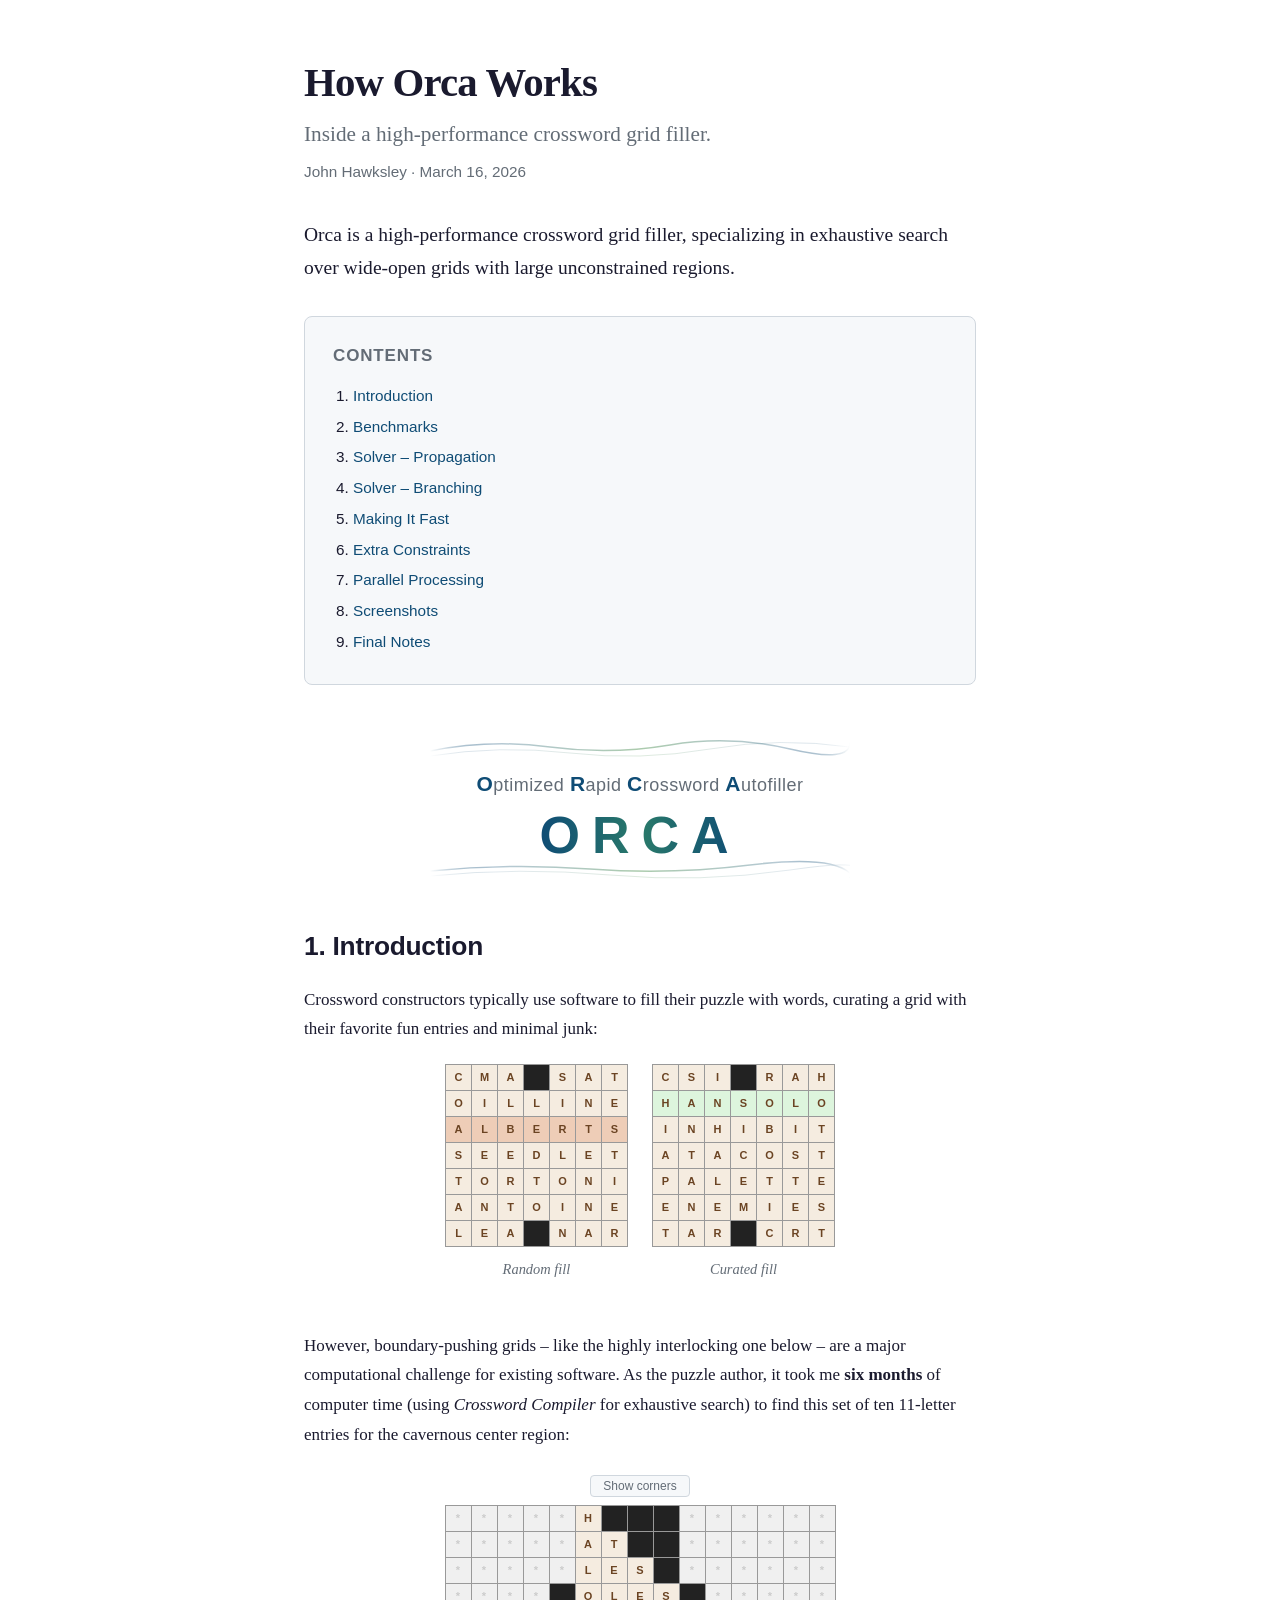
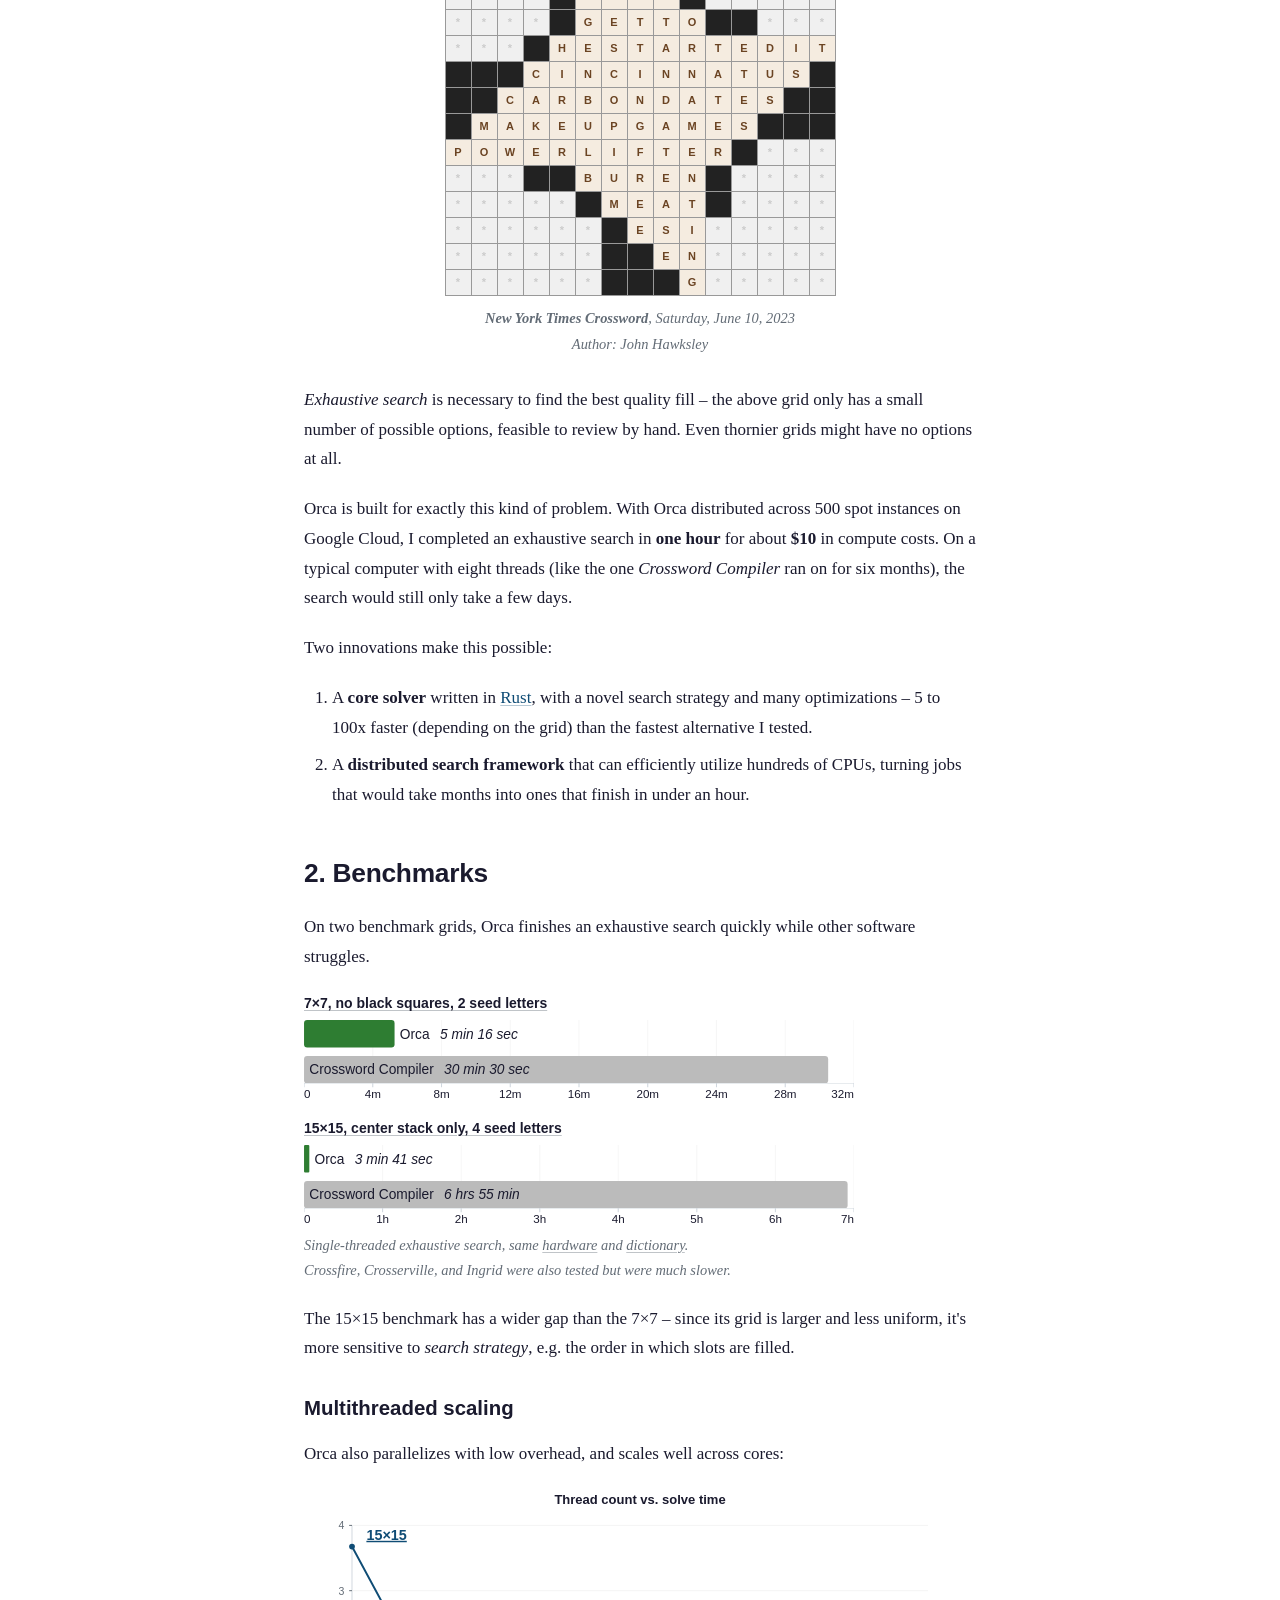
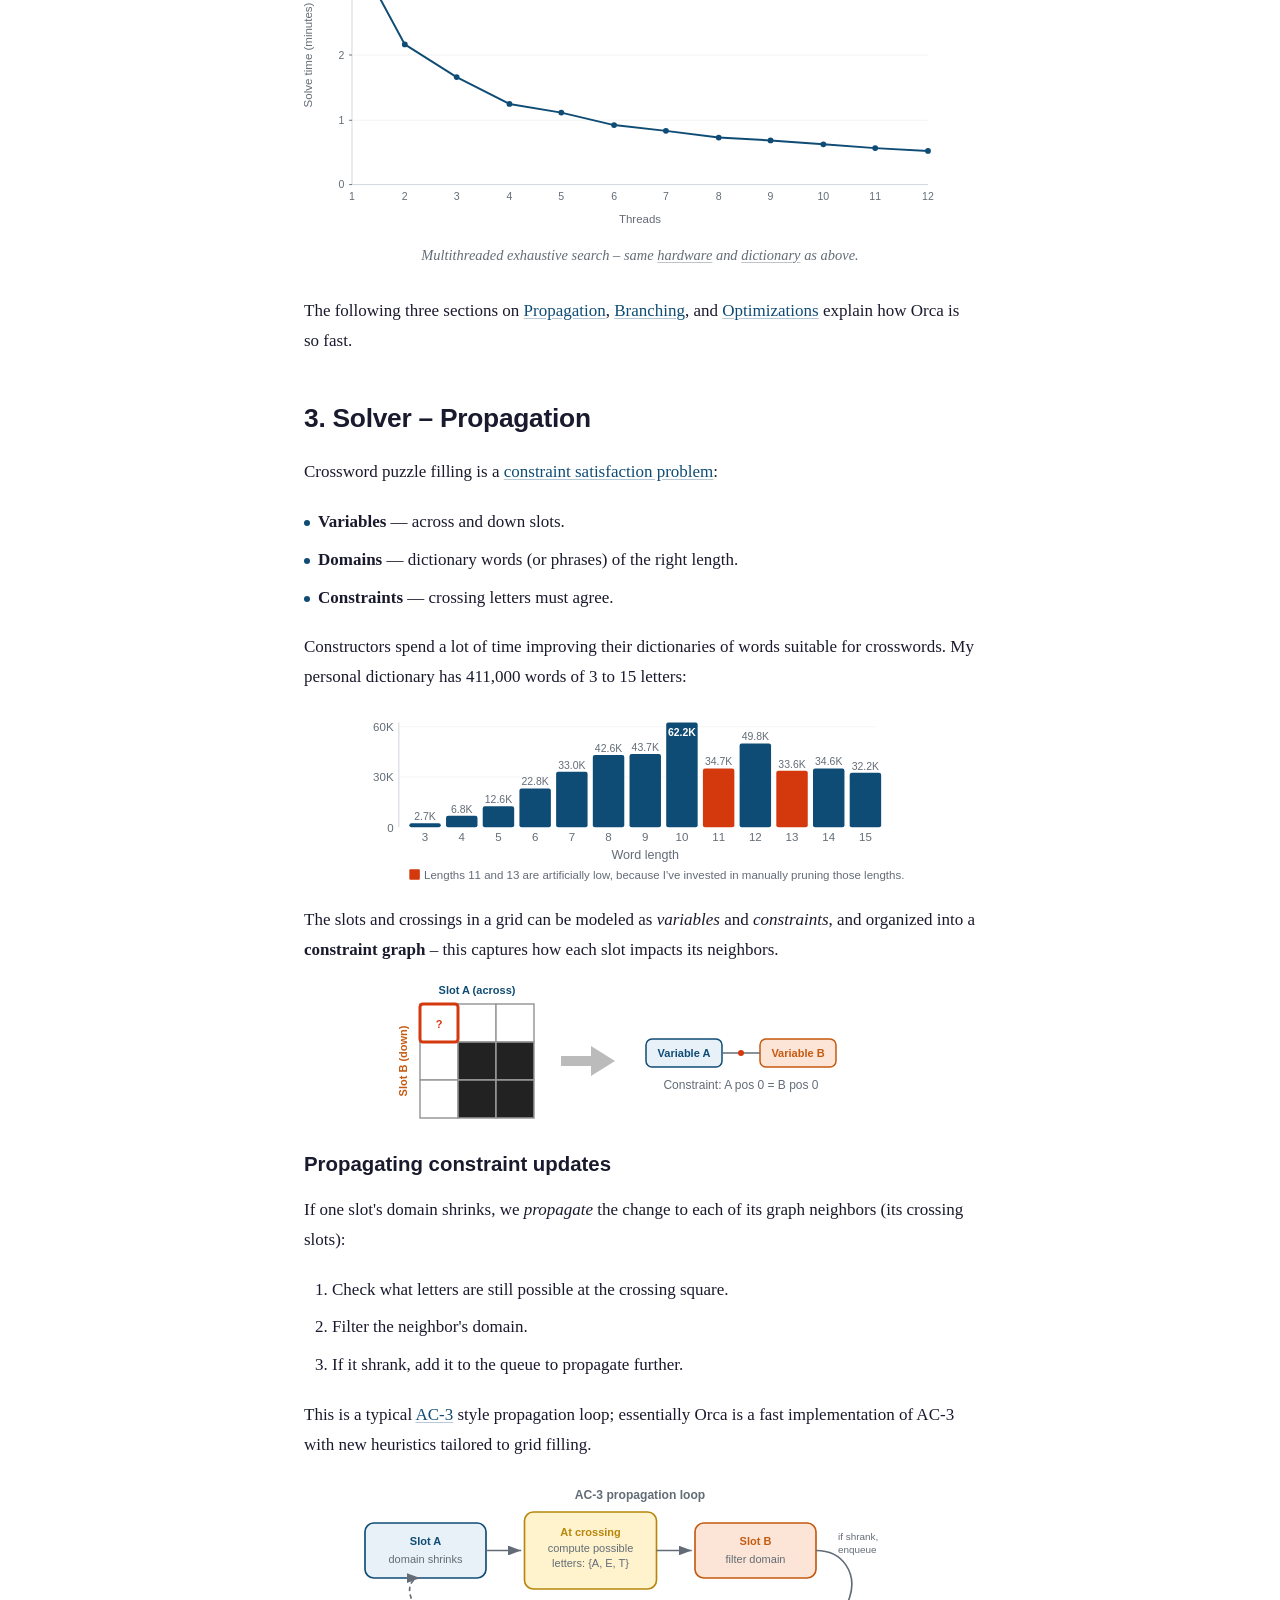
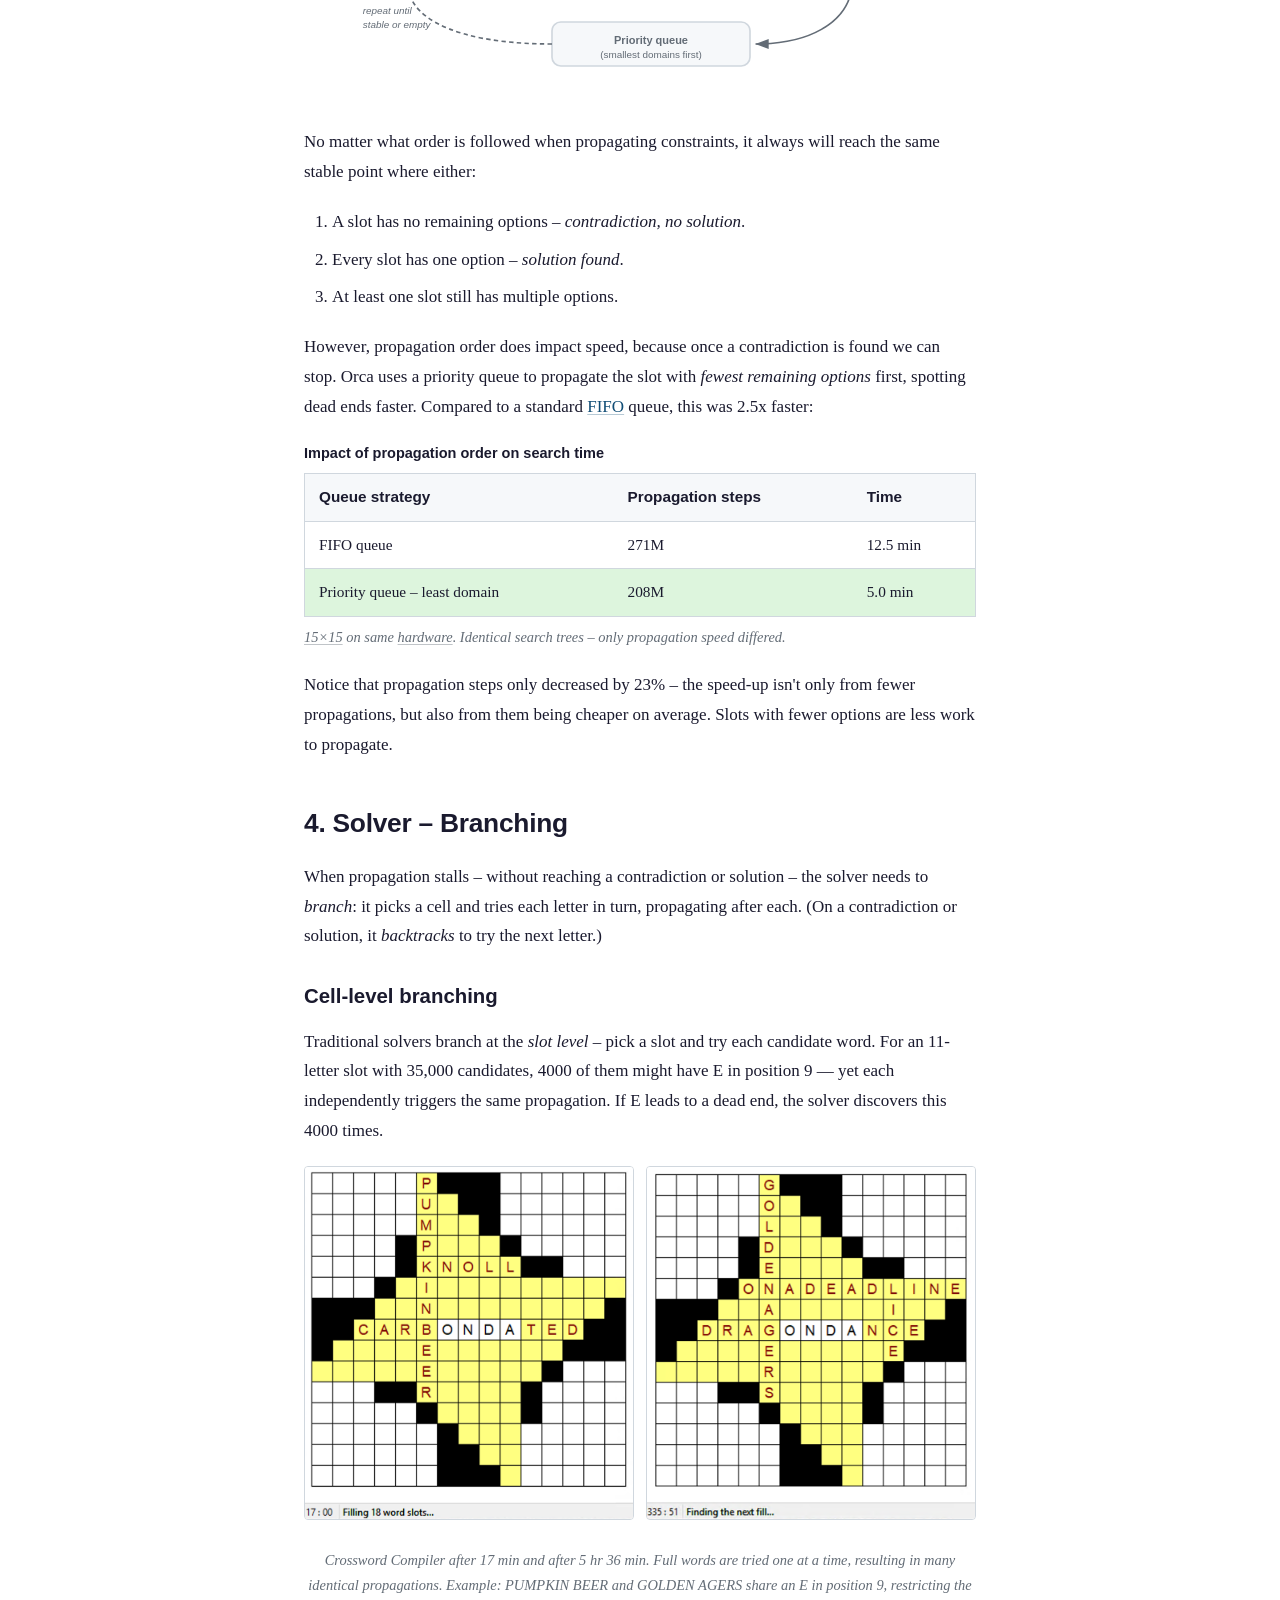
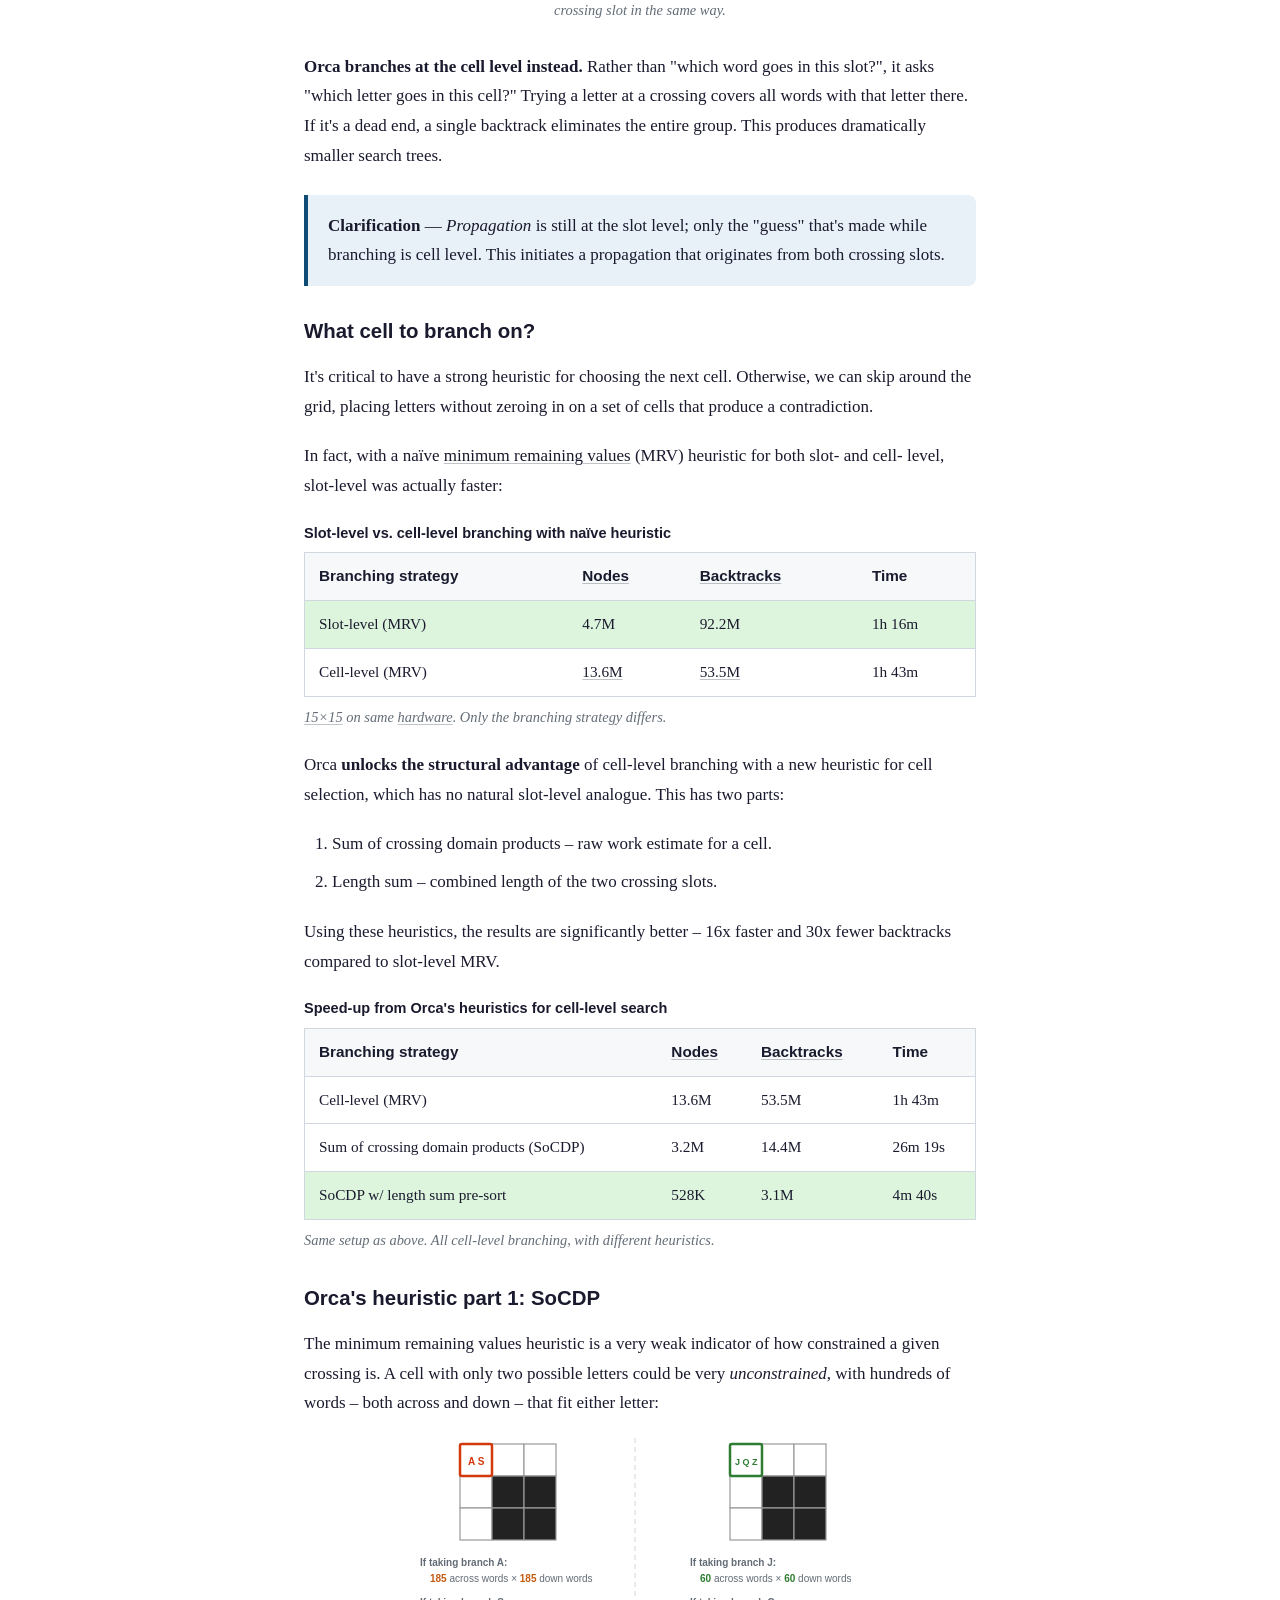
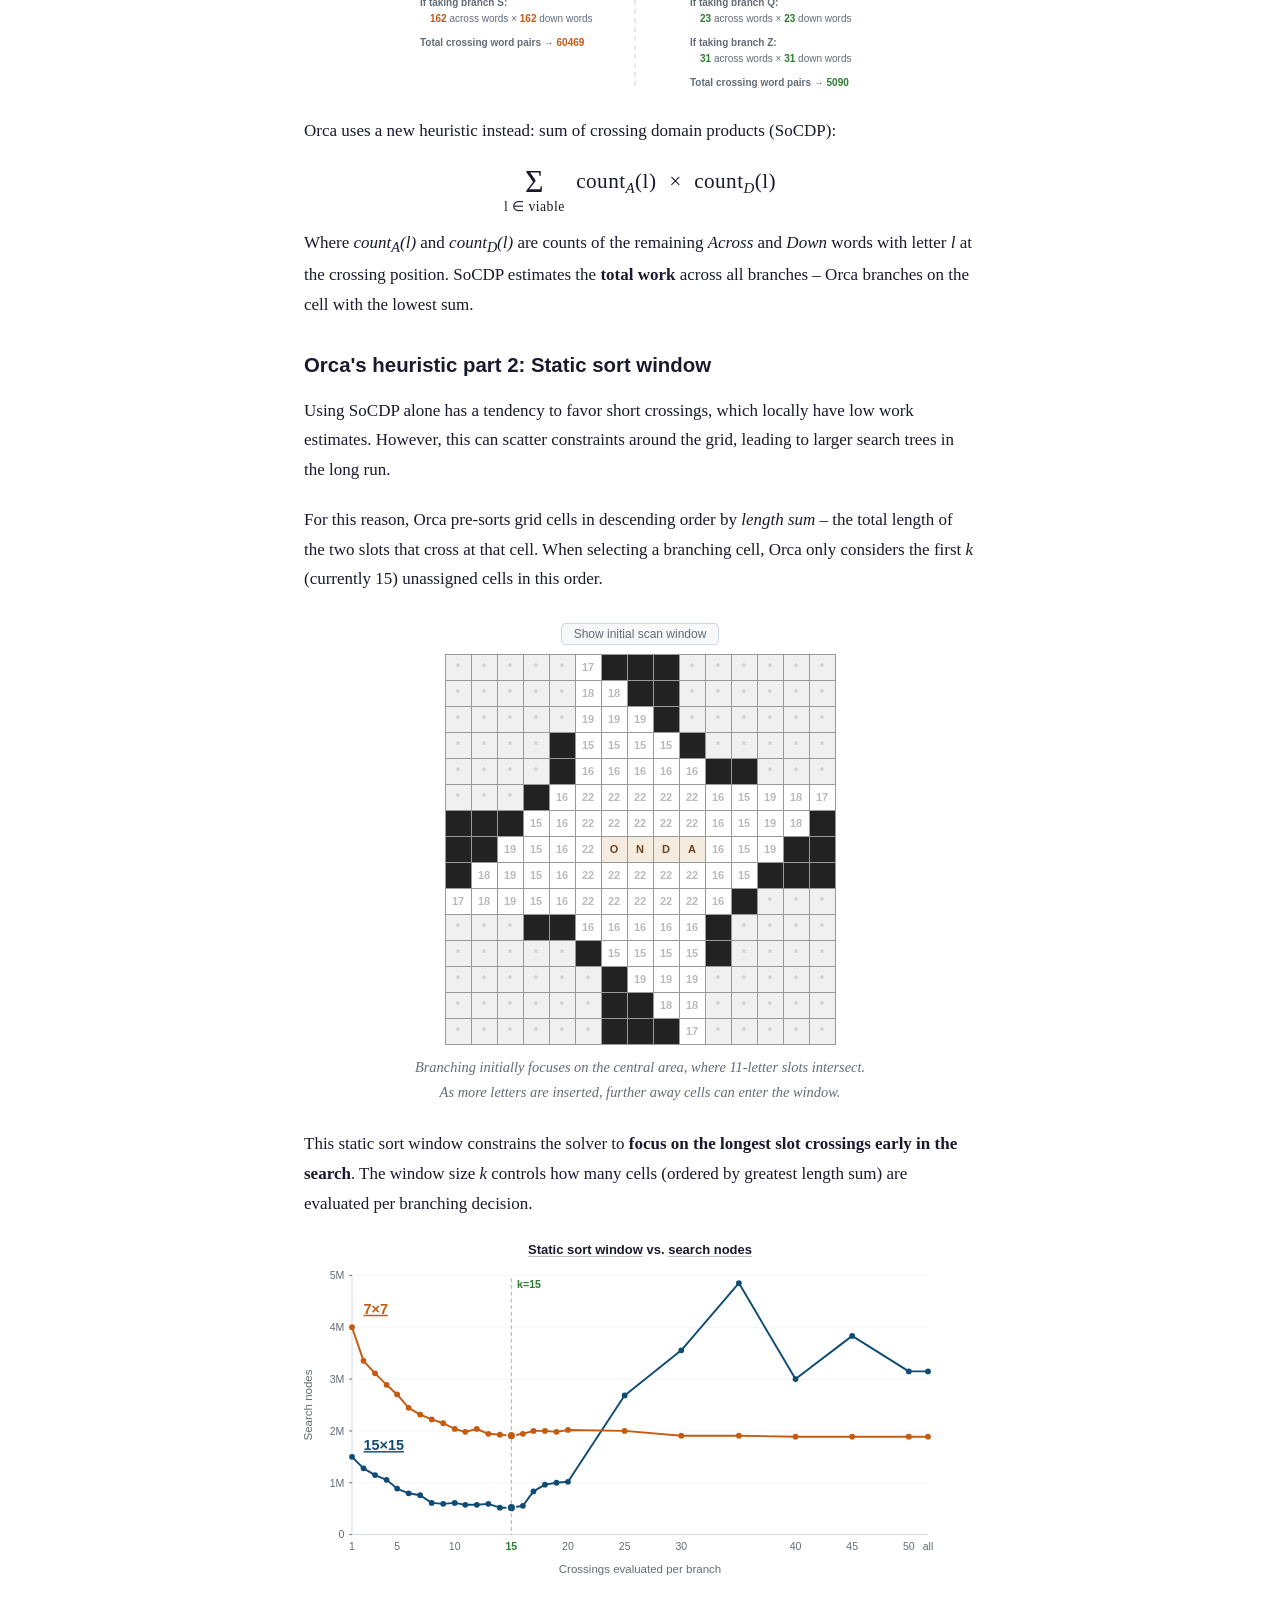
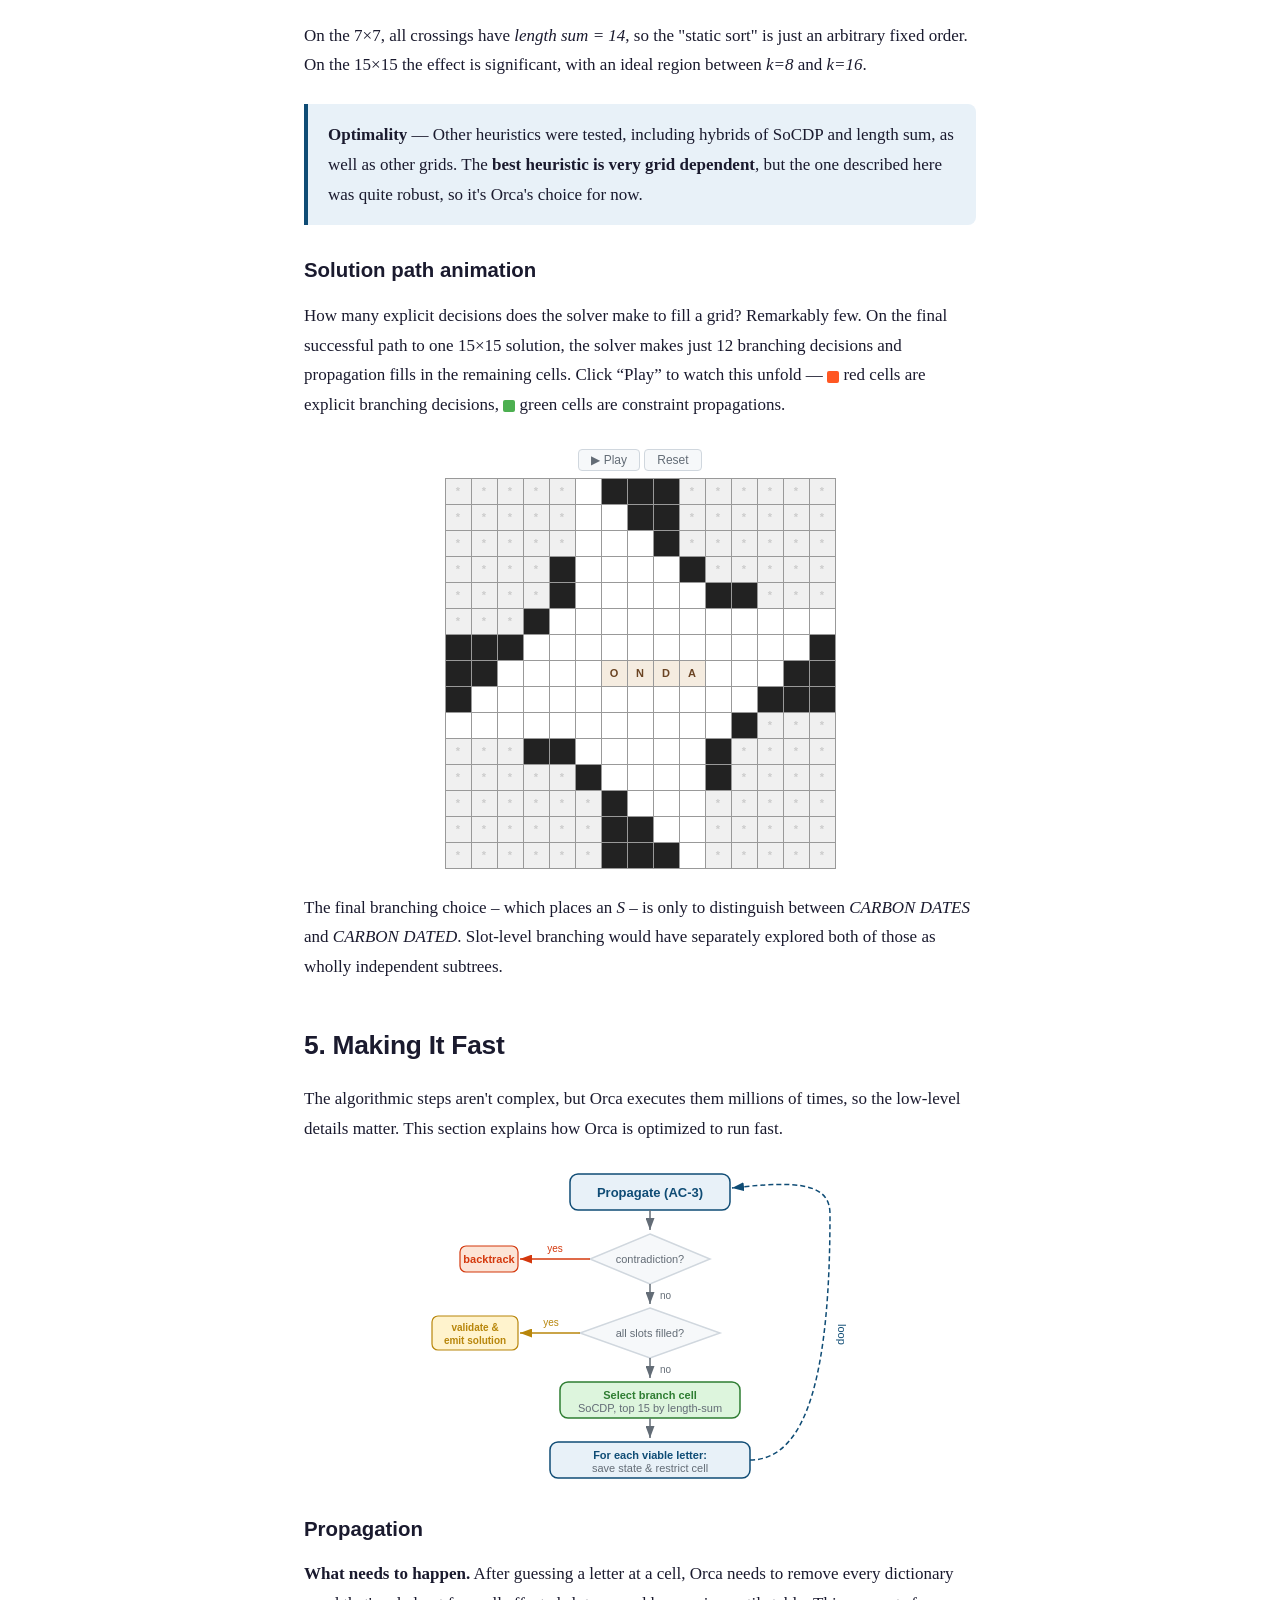
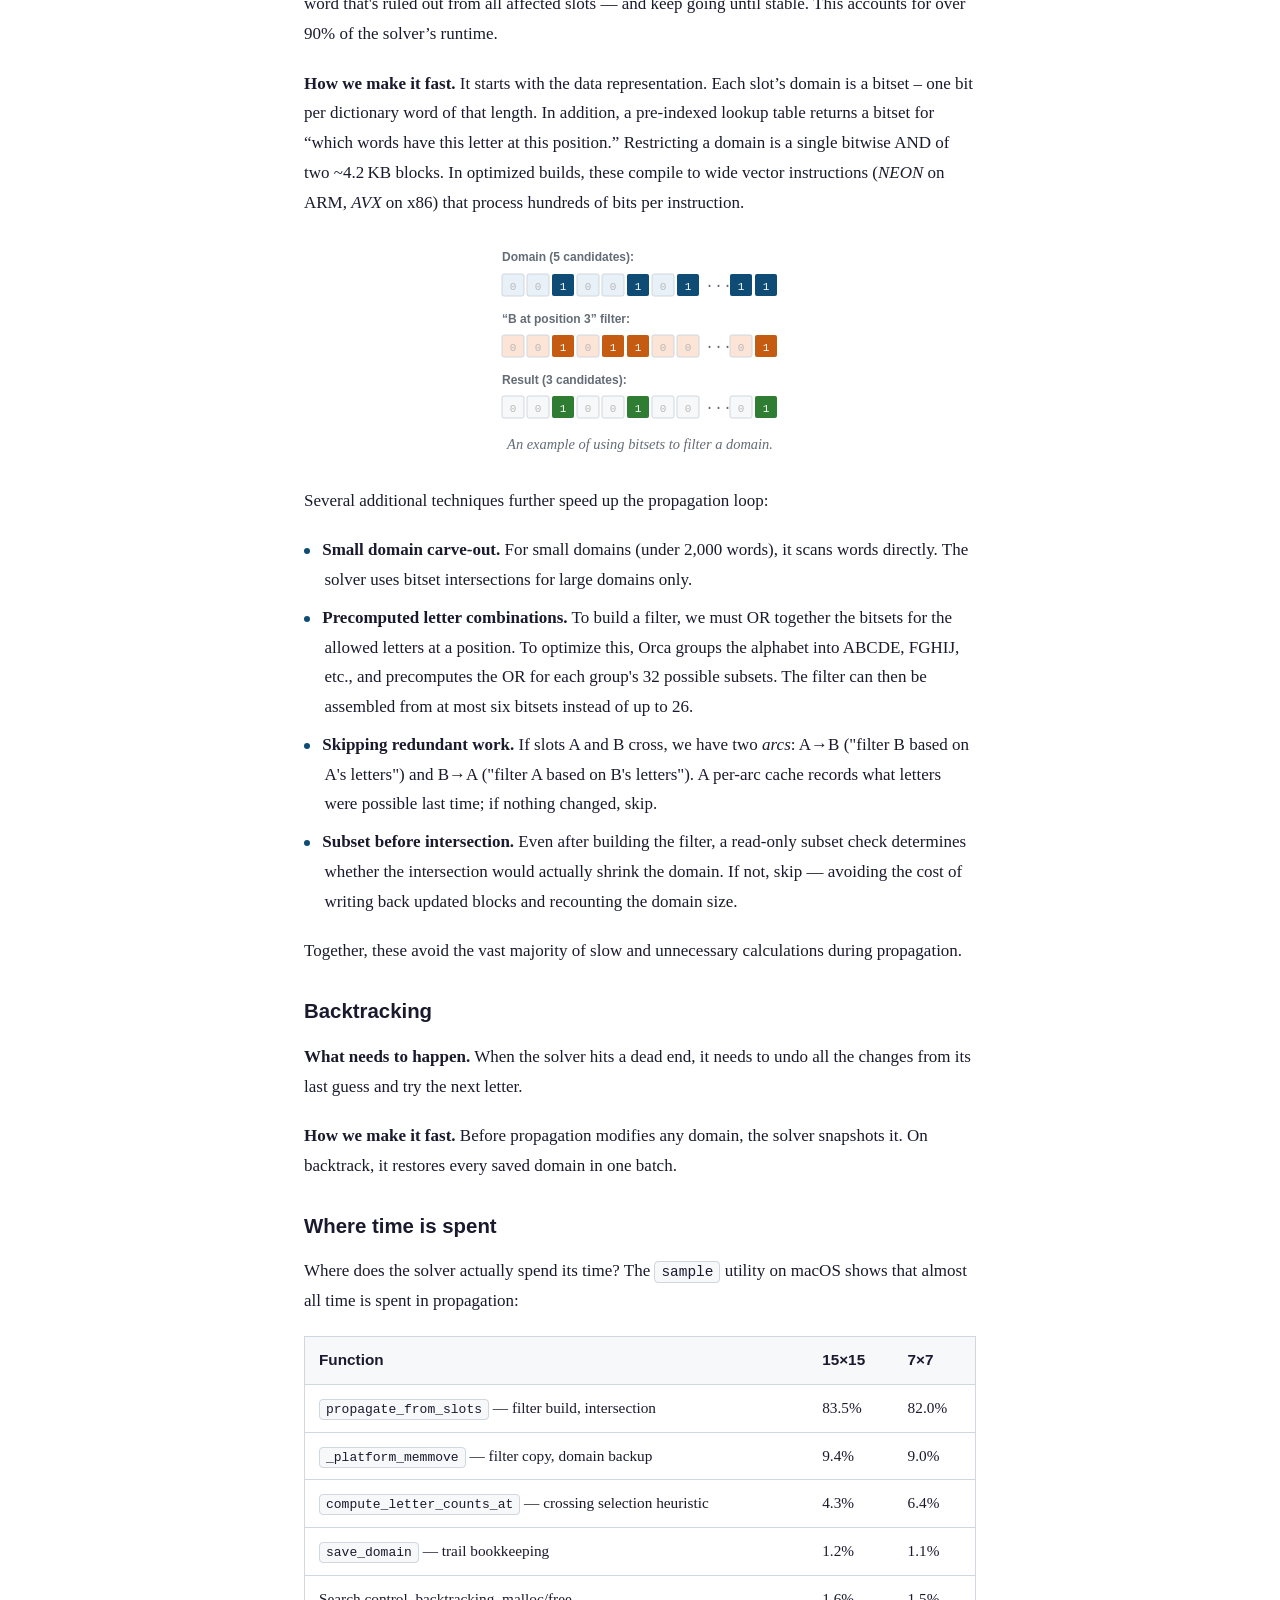
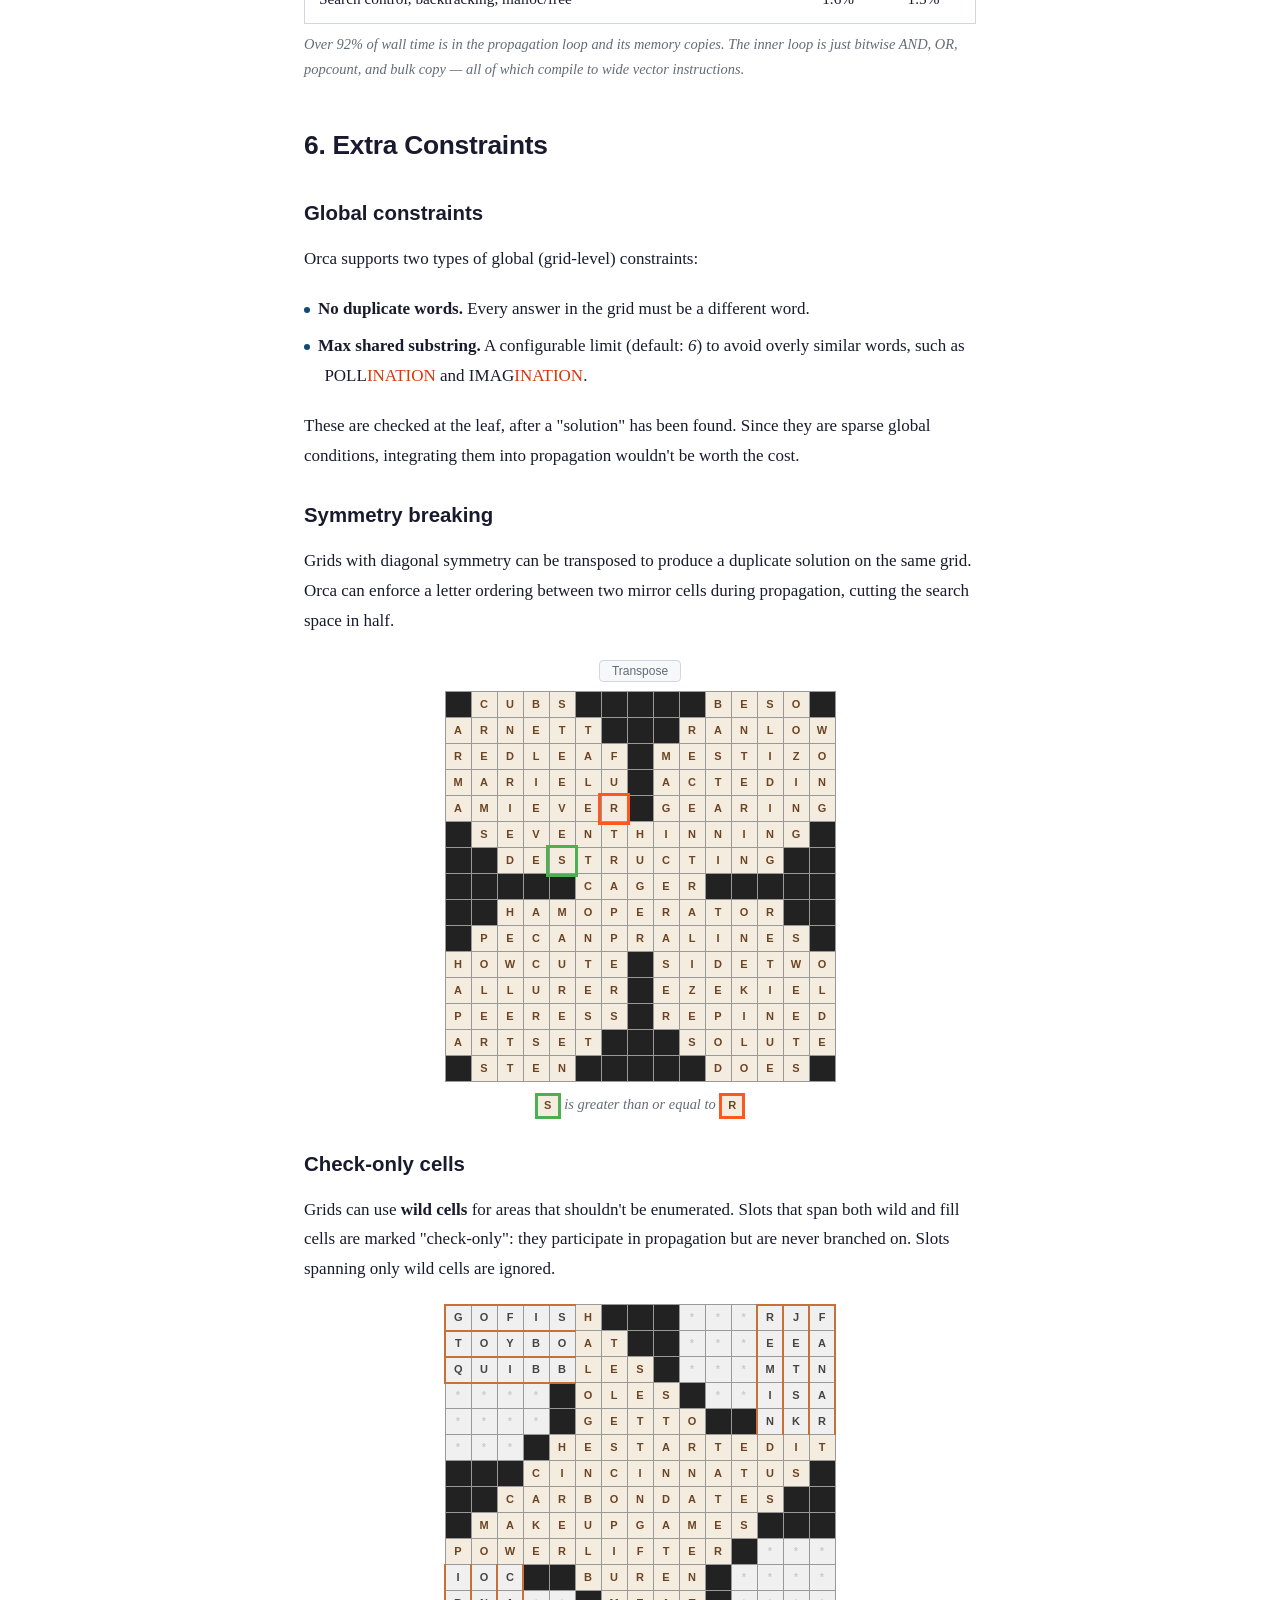
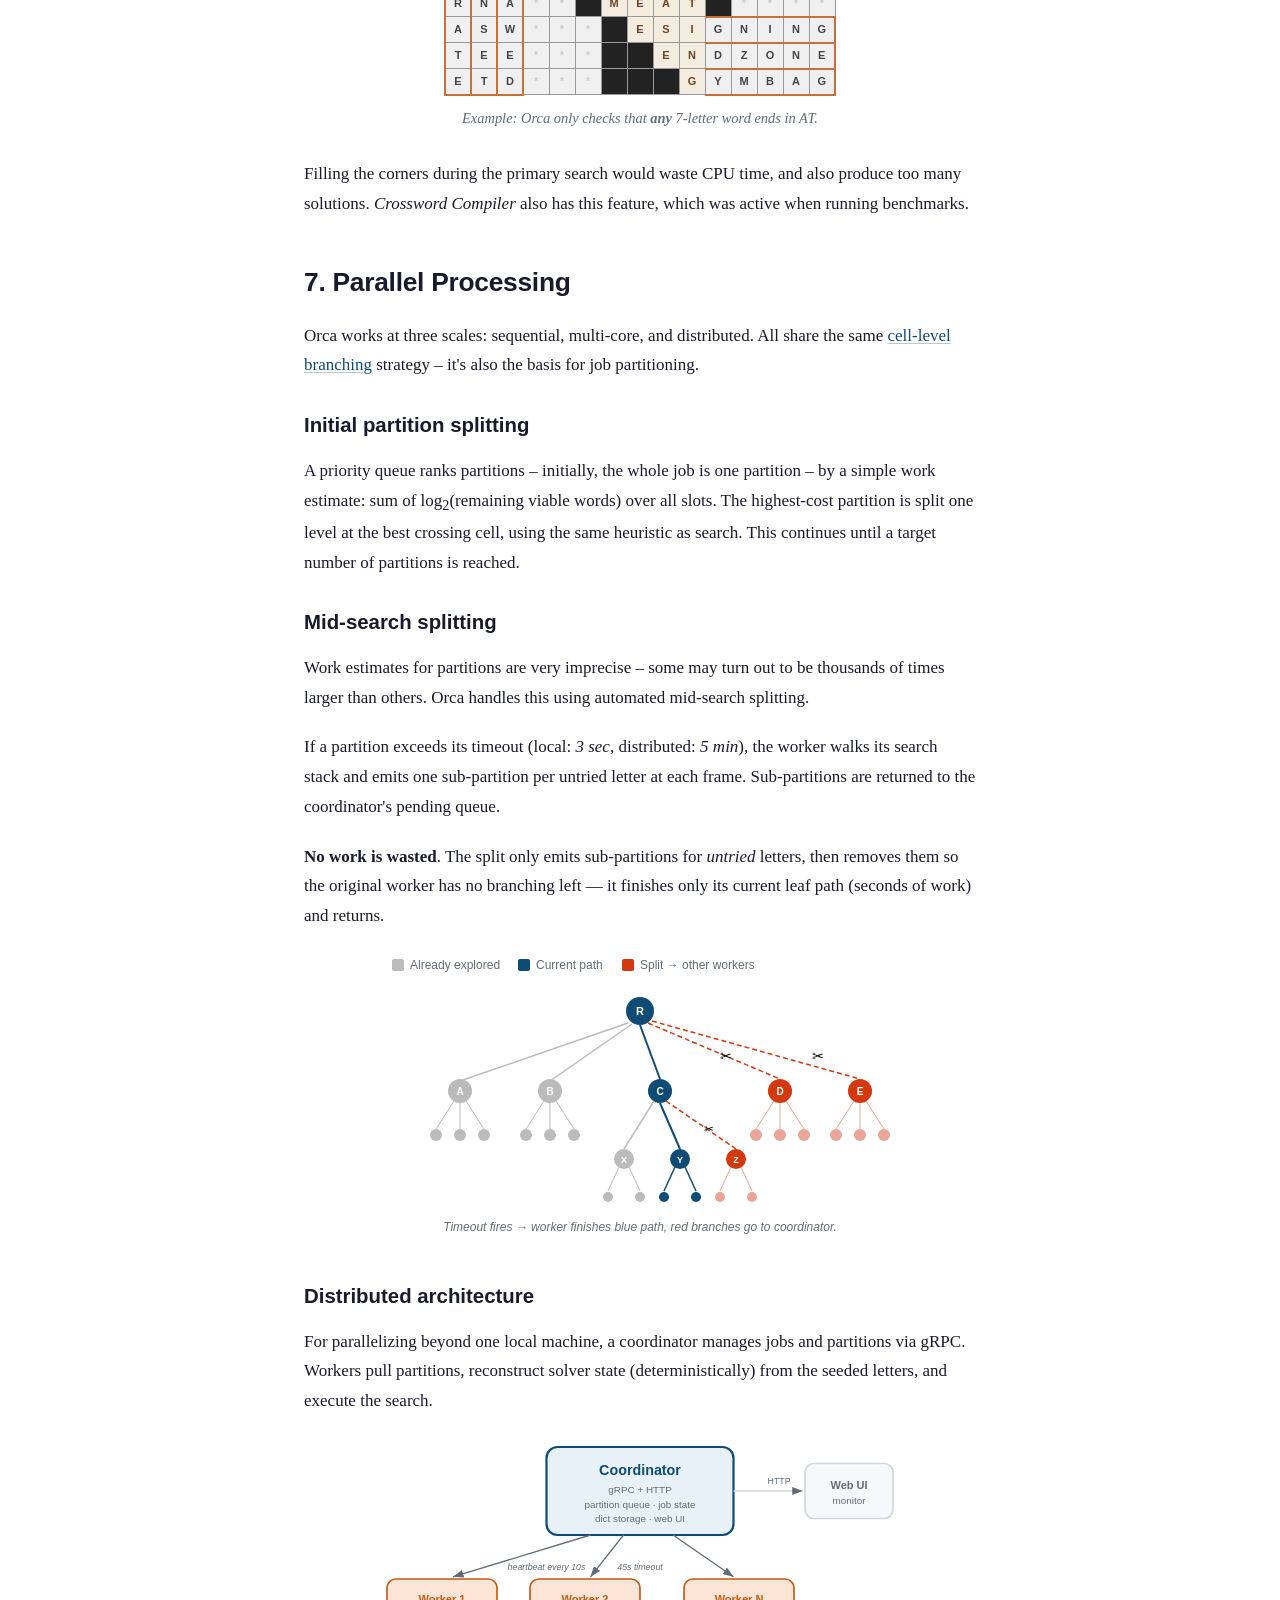
==== commit 7b775bb4: "Explain precomputed letter combinations in How Orca Works" ====
--- a/docs/index.html
+++ b/docs/index.html
@@ -2314,6 +2314,10 @@
 </li>
 
 <li>
+    <b>Precomputed letter combinations.</b> To build a filter, we must OR together the bitsets for the allowed letters at a position. To optimize this, Orca groups the alphabet into ABCDE, FGHIJ, etc., and precomputes the OR for each group's 32 possible subsets. The filter can then be assembled from at most six bitsets instead of up to 26.
+</li>
+
+<li>
     <strong>Skipping redundant work.</strong> If slots A and B cross, we have two <em>arcs</em>: A→B ("filter B based on A's letters") and B→A ("filter A based on B's letters"). A per-arc cache records what letters were possible last time; if nothing changed, skip.
 </li>
 
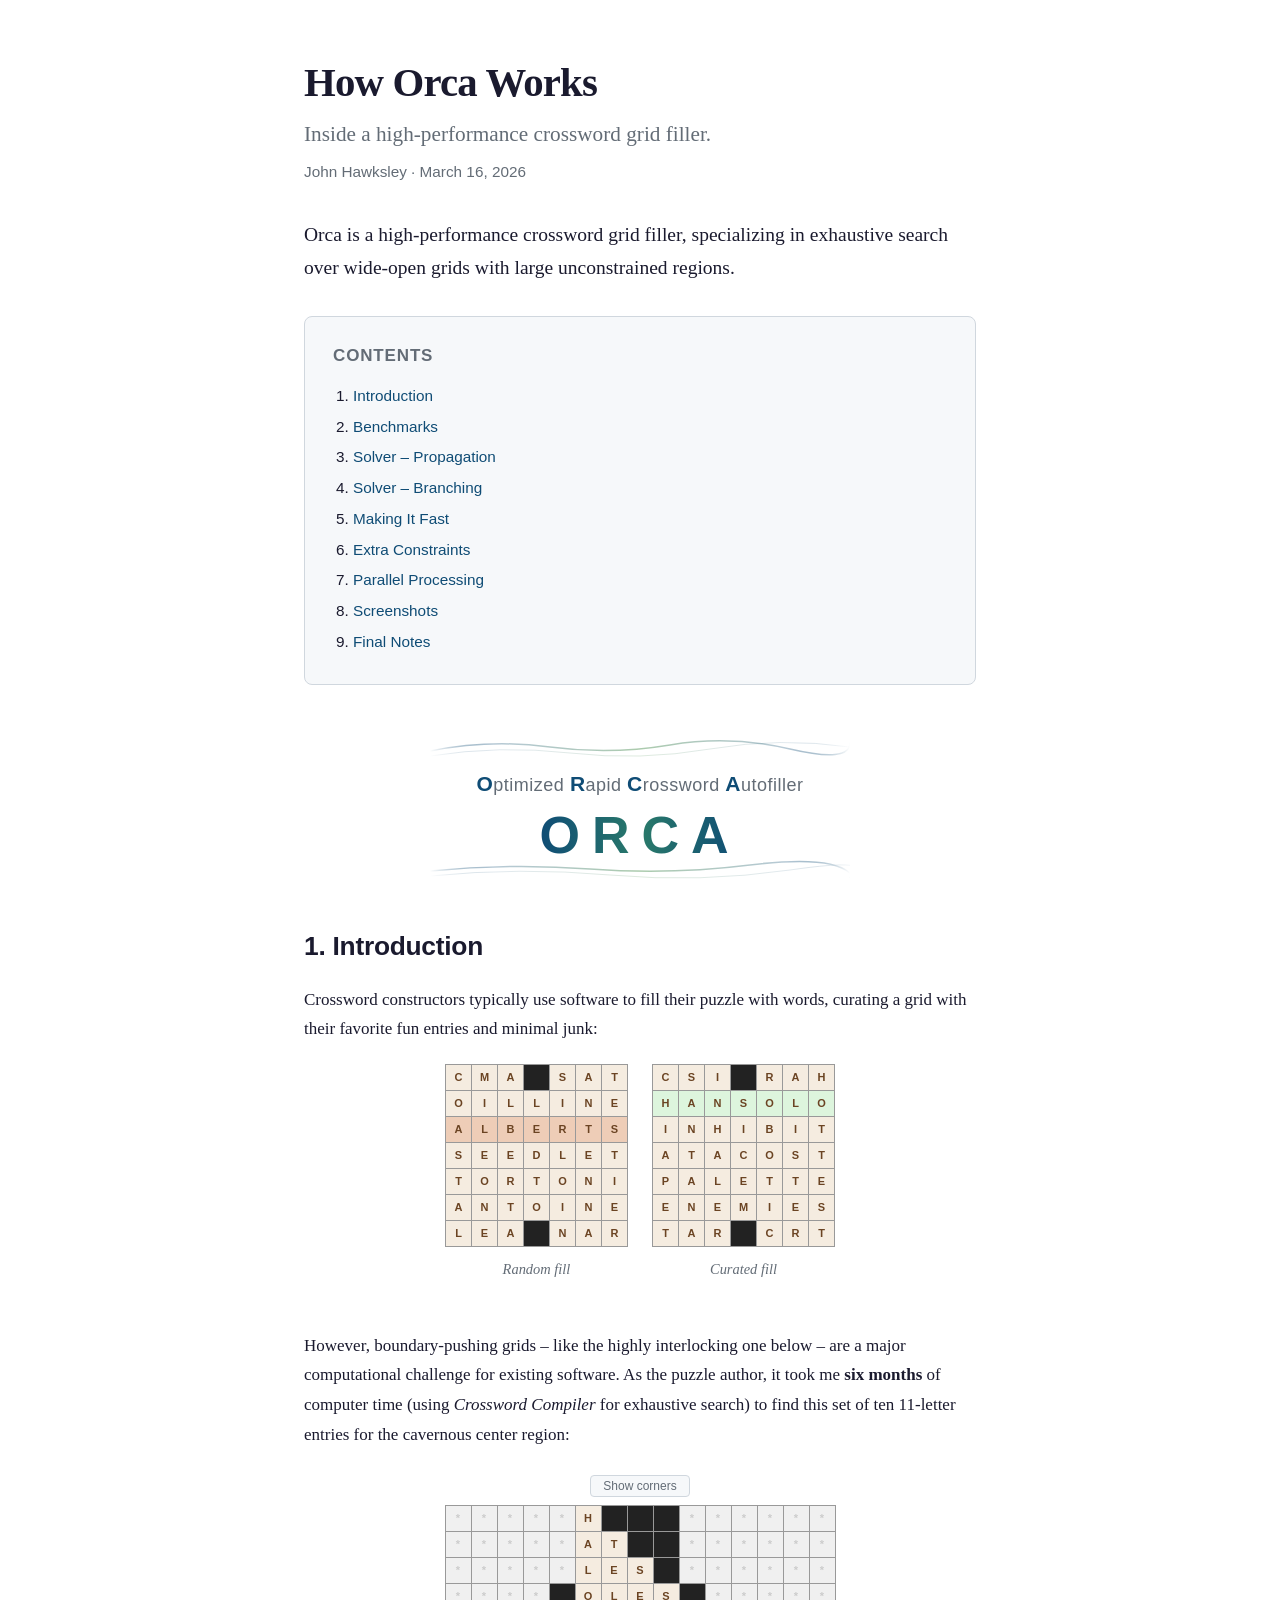
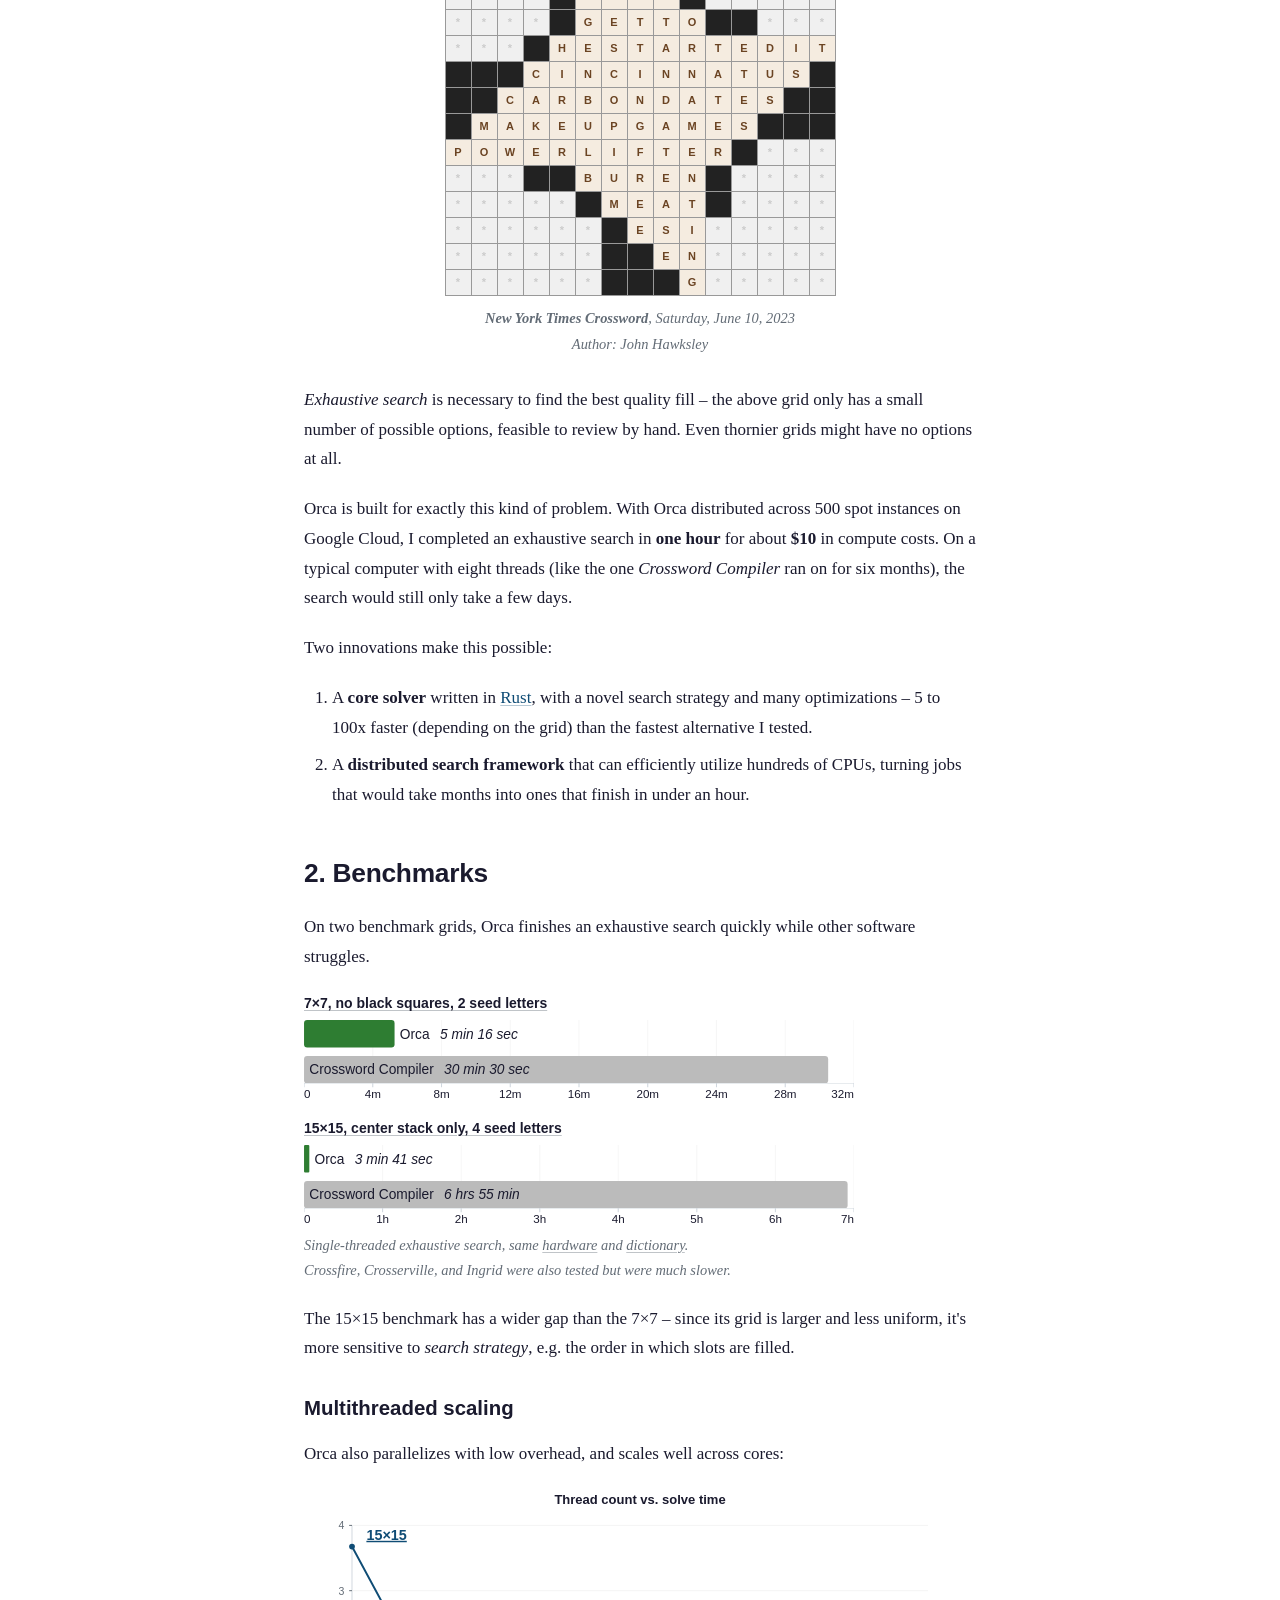
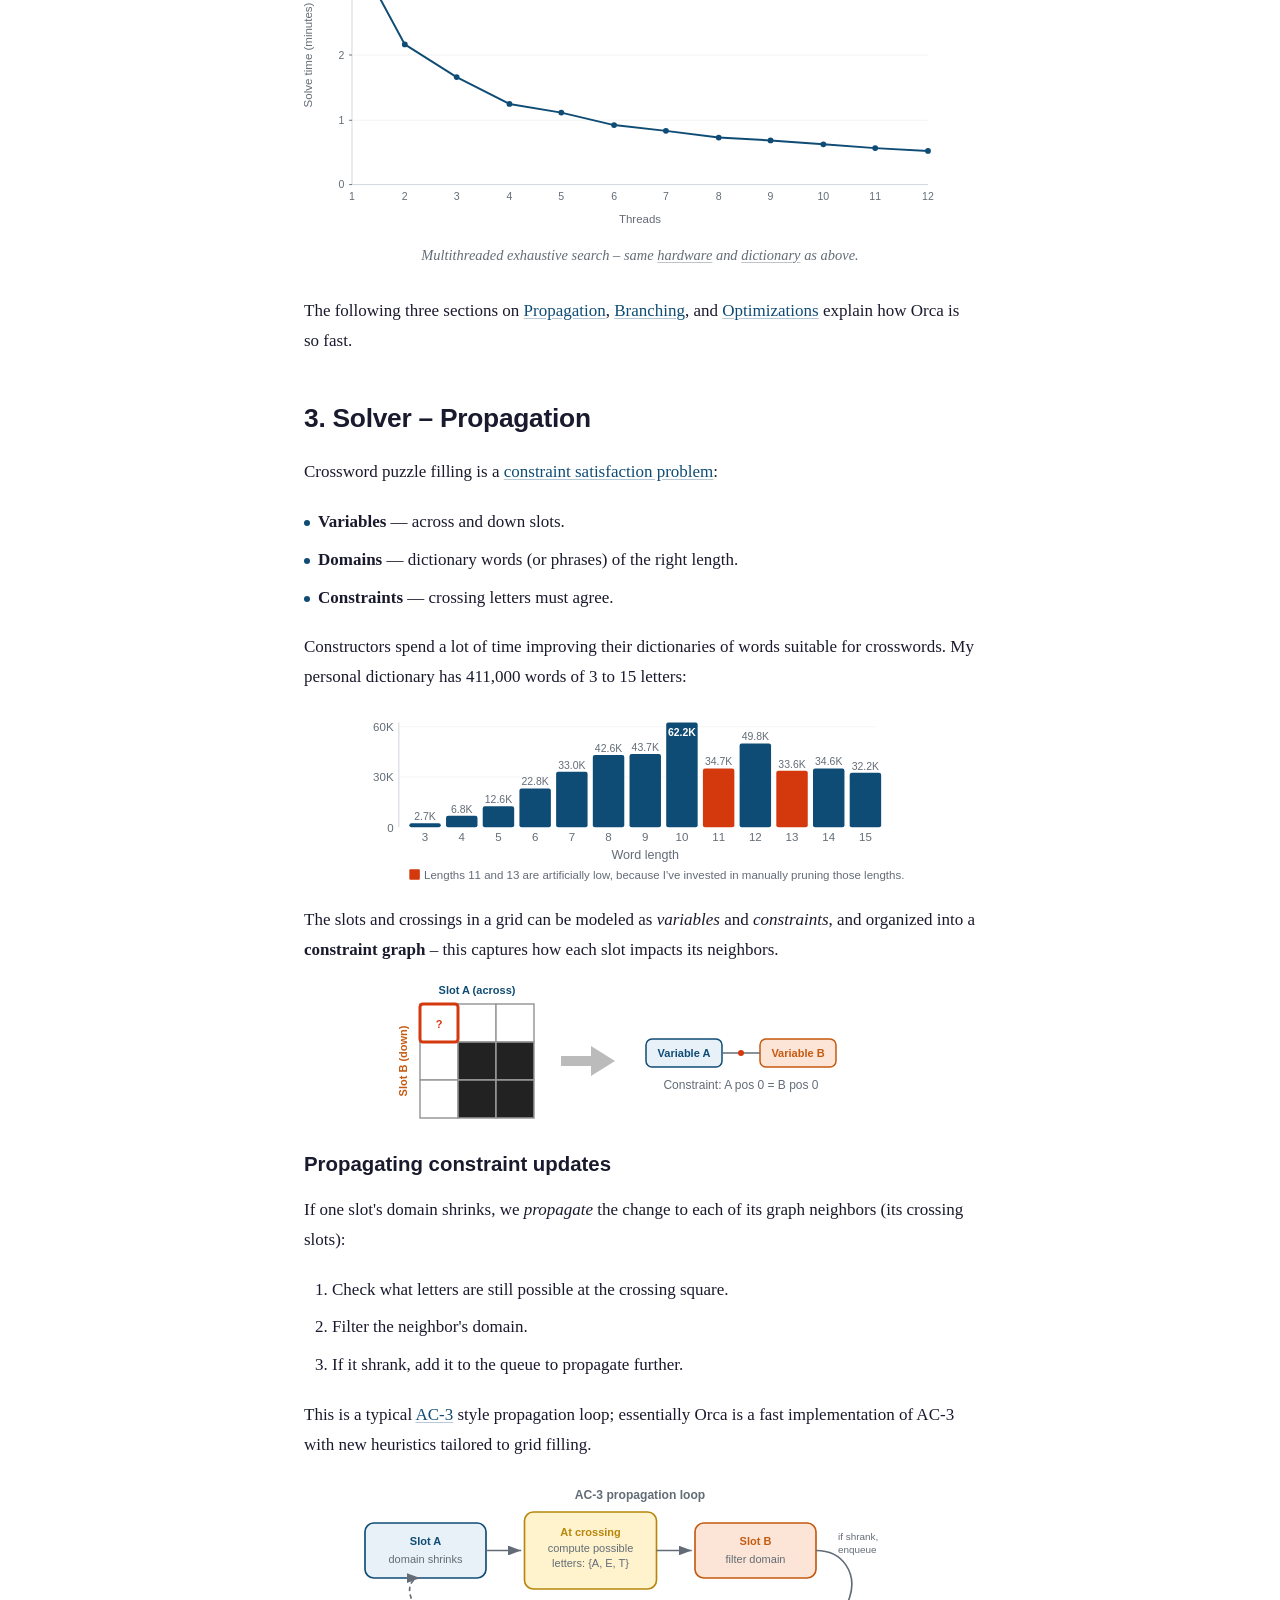
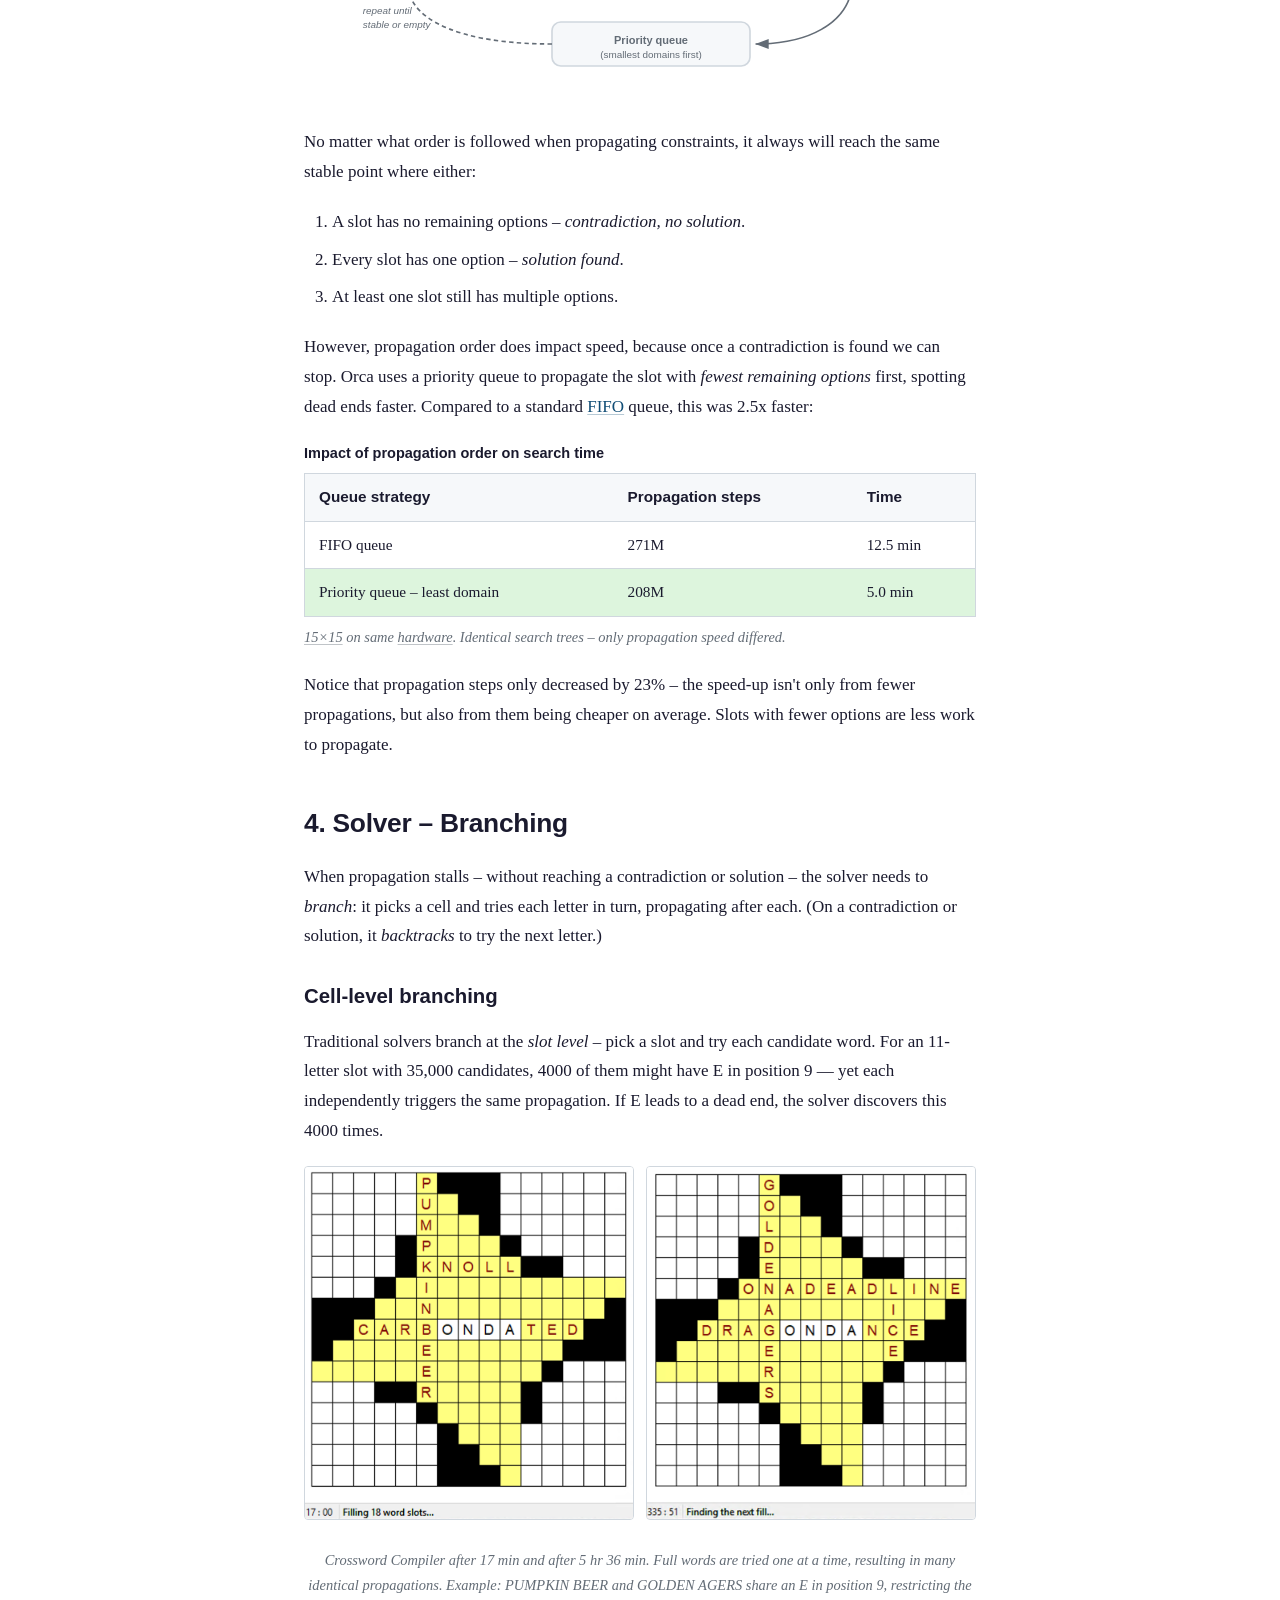
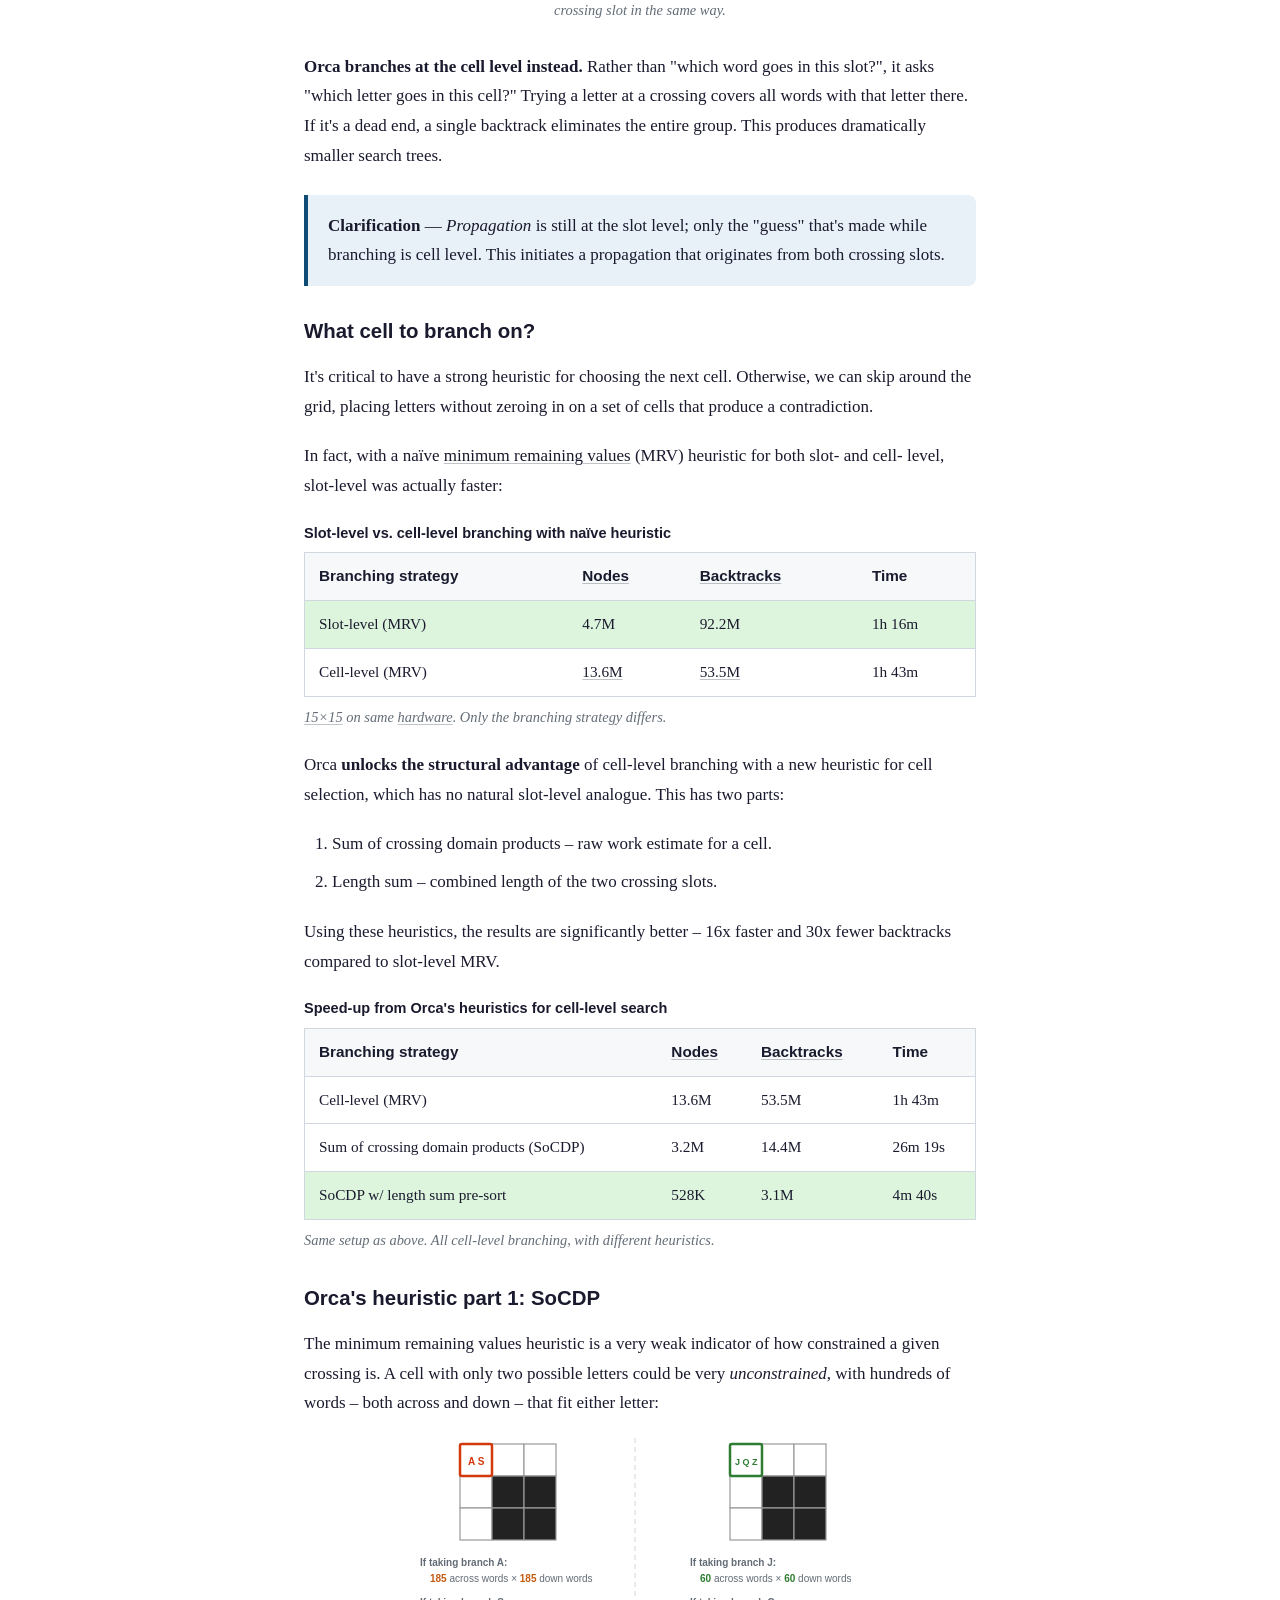
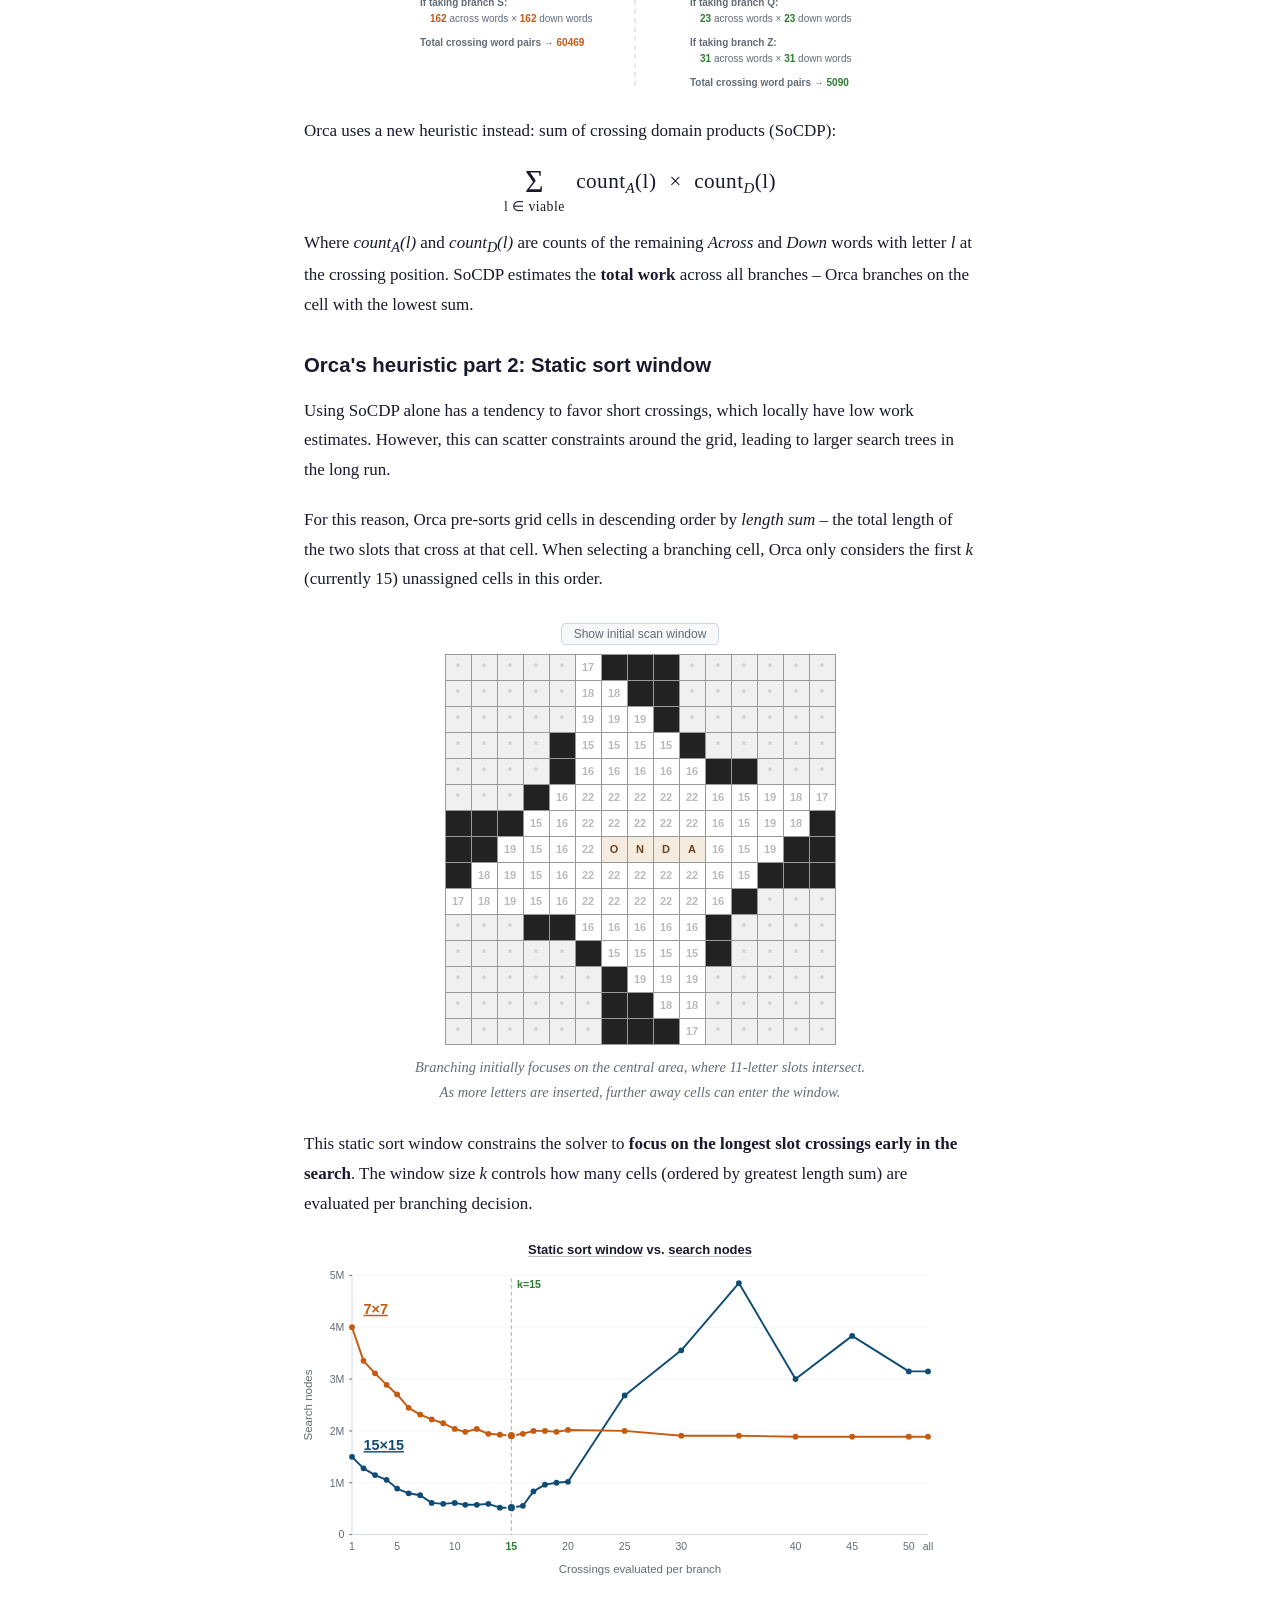
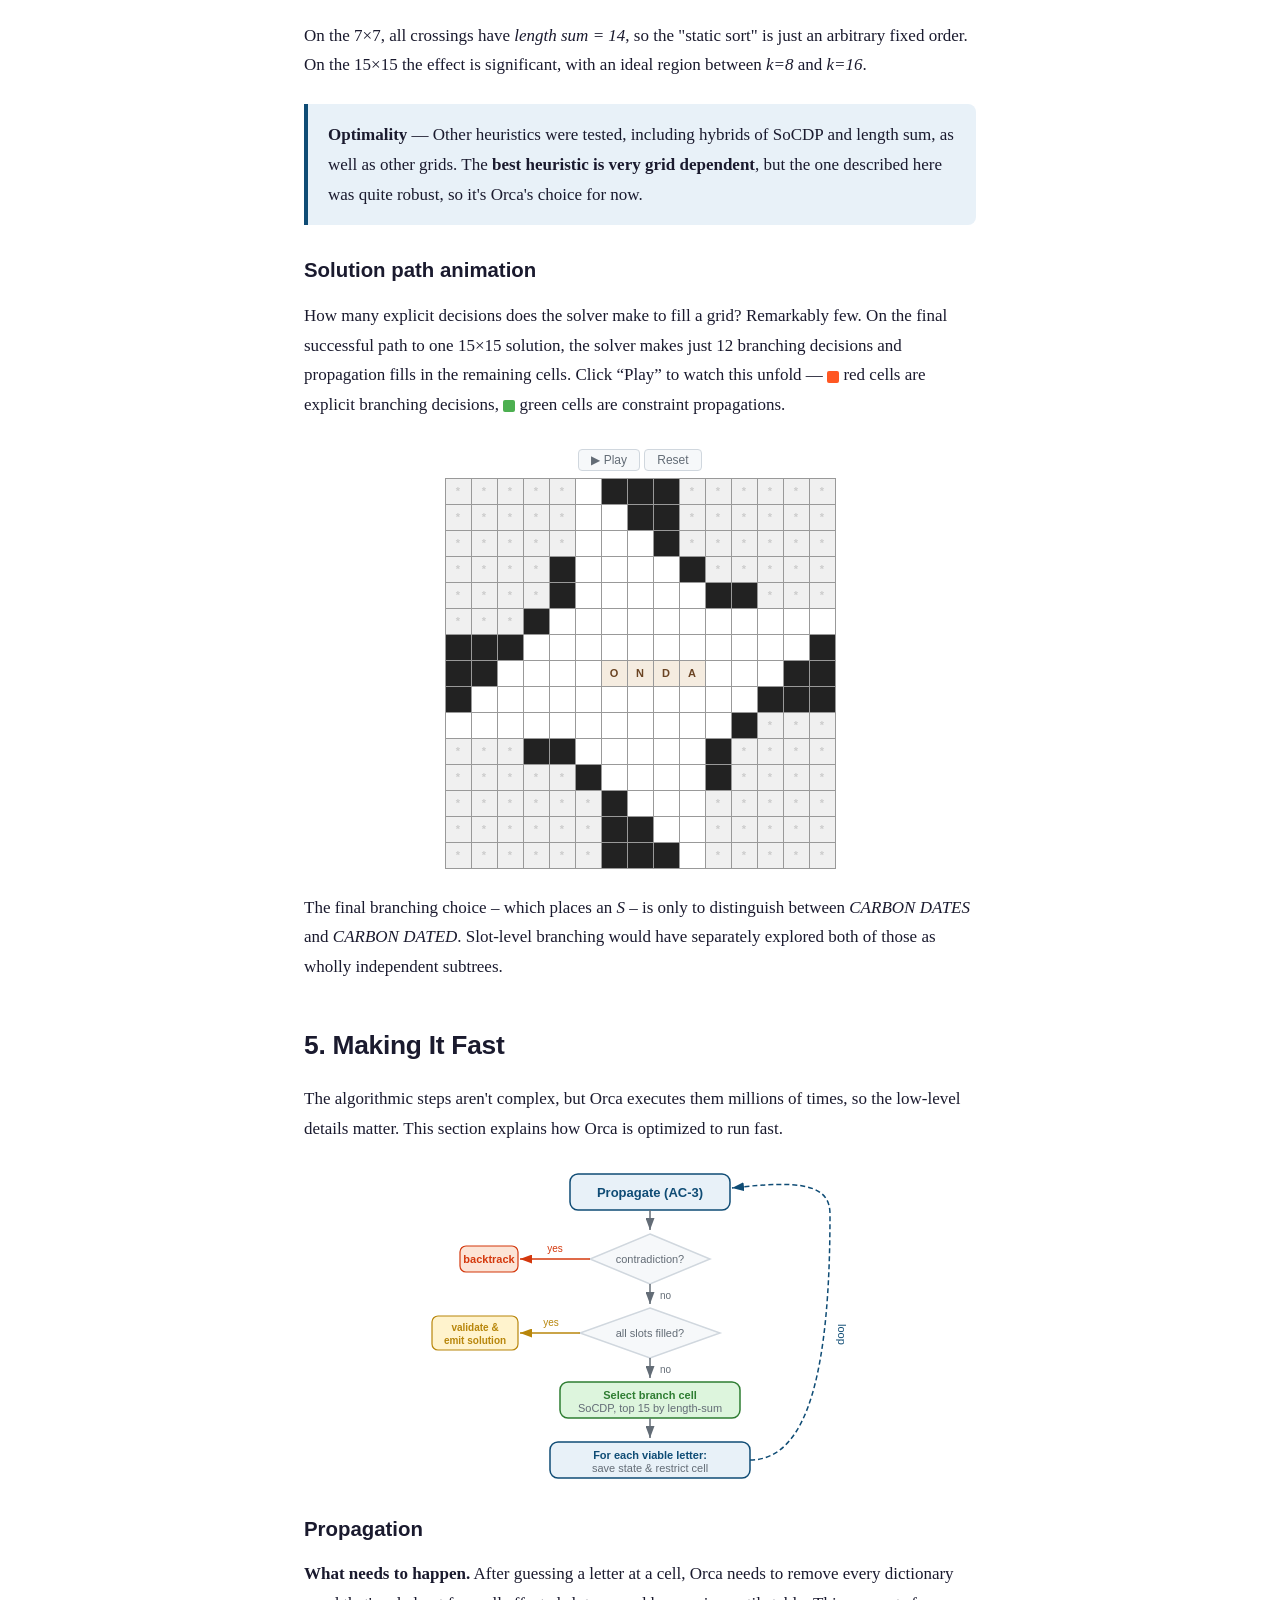
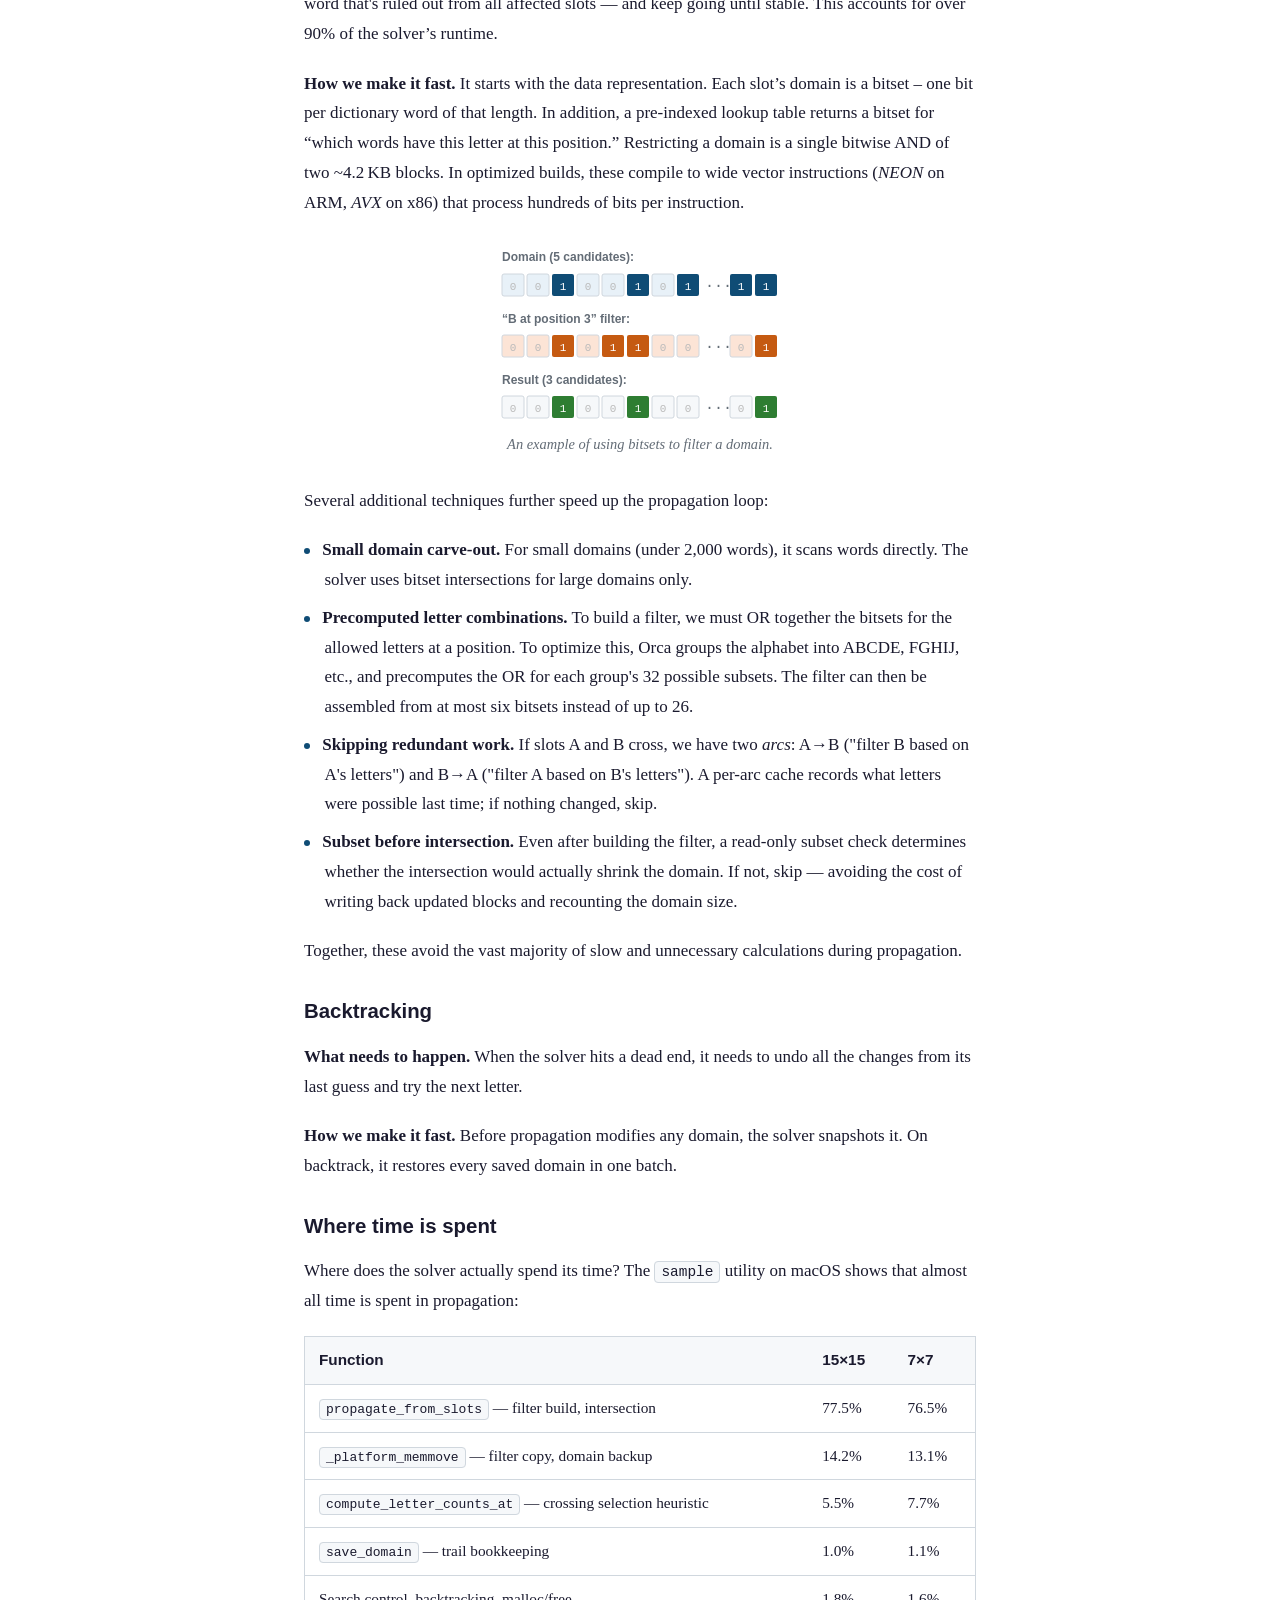
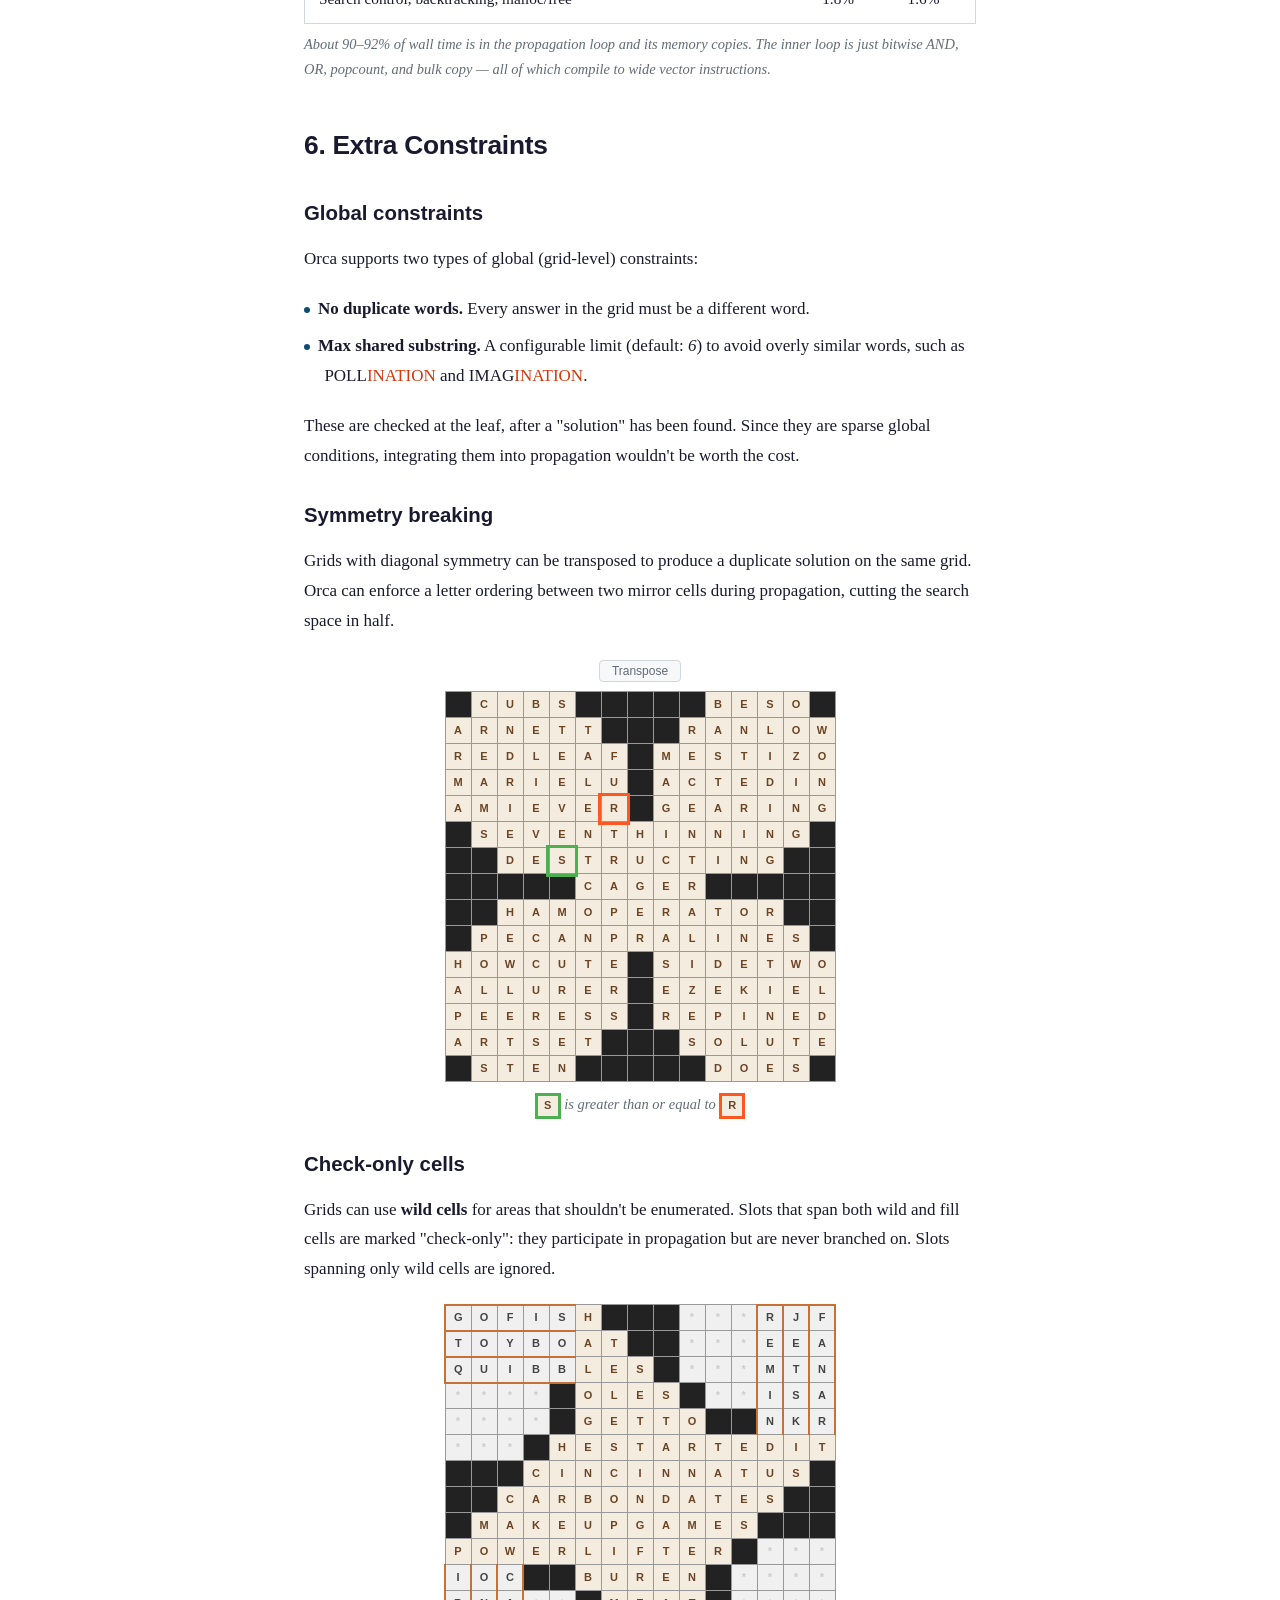
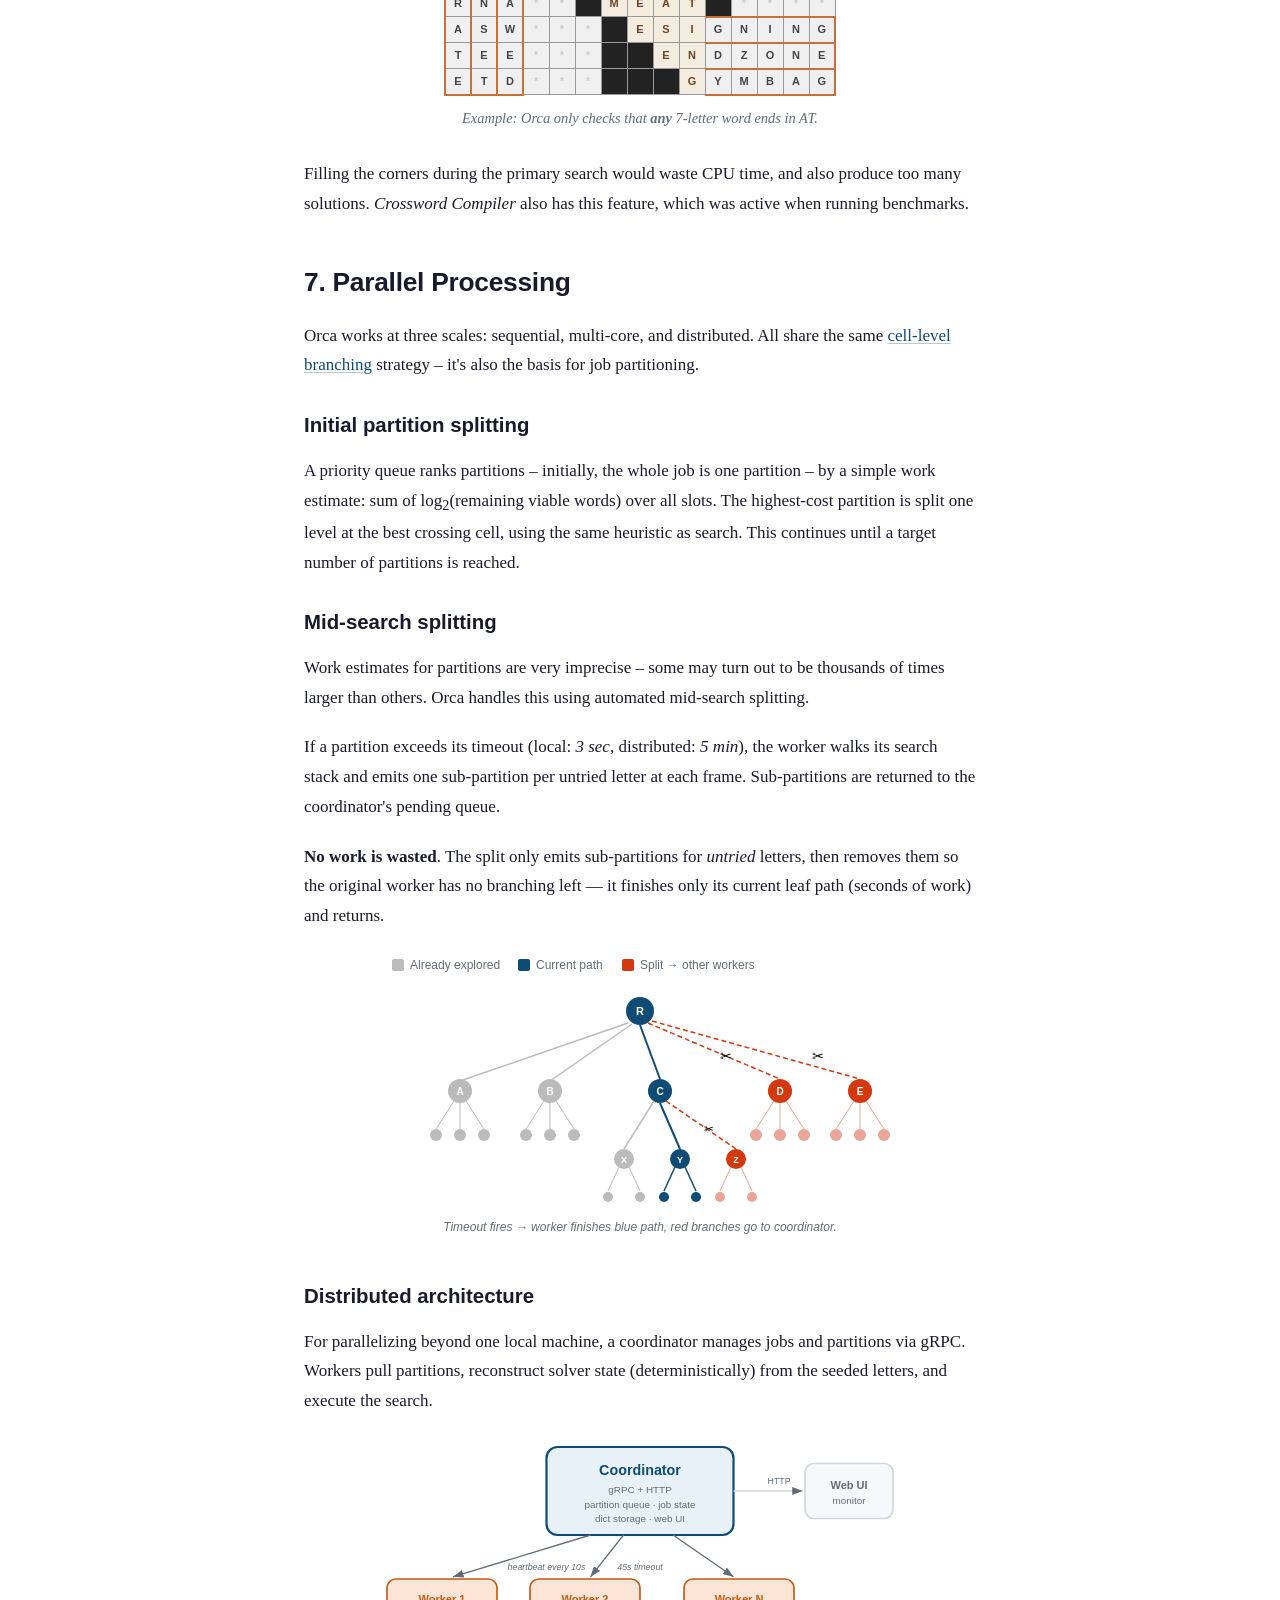
==== commit 04566b13: "Update propagation profile percentages after letter grouping" ====
--- a/docs/index.html
+++ b/docs/index.html
@@ -2365,32 +2365,32 @@
     <tbody>
         <tr>
             <td><code>propagate_from_slots</code> &mdash; filter build, intersection</td>
-            <td>83.5%</td>
-            <td>82.0%</td>
+            <td>77.5%</td>
+            <td>76.5%</td>
         </tr>
         <tr>
             <td><code>_platform_memmove</code> &mdash; filter copy, domain backup</td>
-            <td>9.4%</td>
-            <td>9.0%</td>
+            <td>14.2%</td>
+            <td>13.1%</td>
         </tr>
         <tr>
             <td><code>compute_letter_counts_at</code> &mdash; crossing selection heuristic</td>
-            <td>4.3%</td>
-            <td>6.4%</td>
+            <td>5.5%</td>
+            <td>7.7%</td>
         </tr>
         <tr>
             <td><code>save_domain</code> &mdash; trail bookkeeping</td>
-            <td>1.2%</td>
+            <td>1.0%</td>
             <td>1.1%</td>
         </tr>
         <tr>
             <td>Search control, backtracking, malloc/free</td>
+            <td>1.8%</td>
             <td>1.6%</td>
-            <td>1.5%</td>
         </tr>
     </tbody>
 </table>
-<p class="bench-note">Over 92% of wall time is in the propagation loop and its memory copies. The inner loop is just bitwise AND, OR, popcount, and bulk copy &mdash; all of which compile to wide vector instructions.</p>
+<p class="bench-note">About 90&ndash;92% of wall time is in the propagation loop and its memory copies. The inner loop is just bitwise AND, OR, popcount, and bulk copy &mdash; all of which compile to wide vector instructions.</p>
 
 <!-- ============================================================ -->
 <h2 id="extra">6. Extra Constraints</h2>
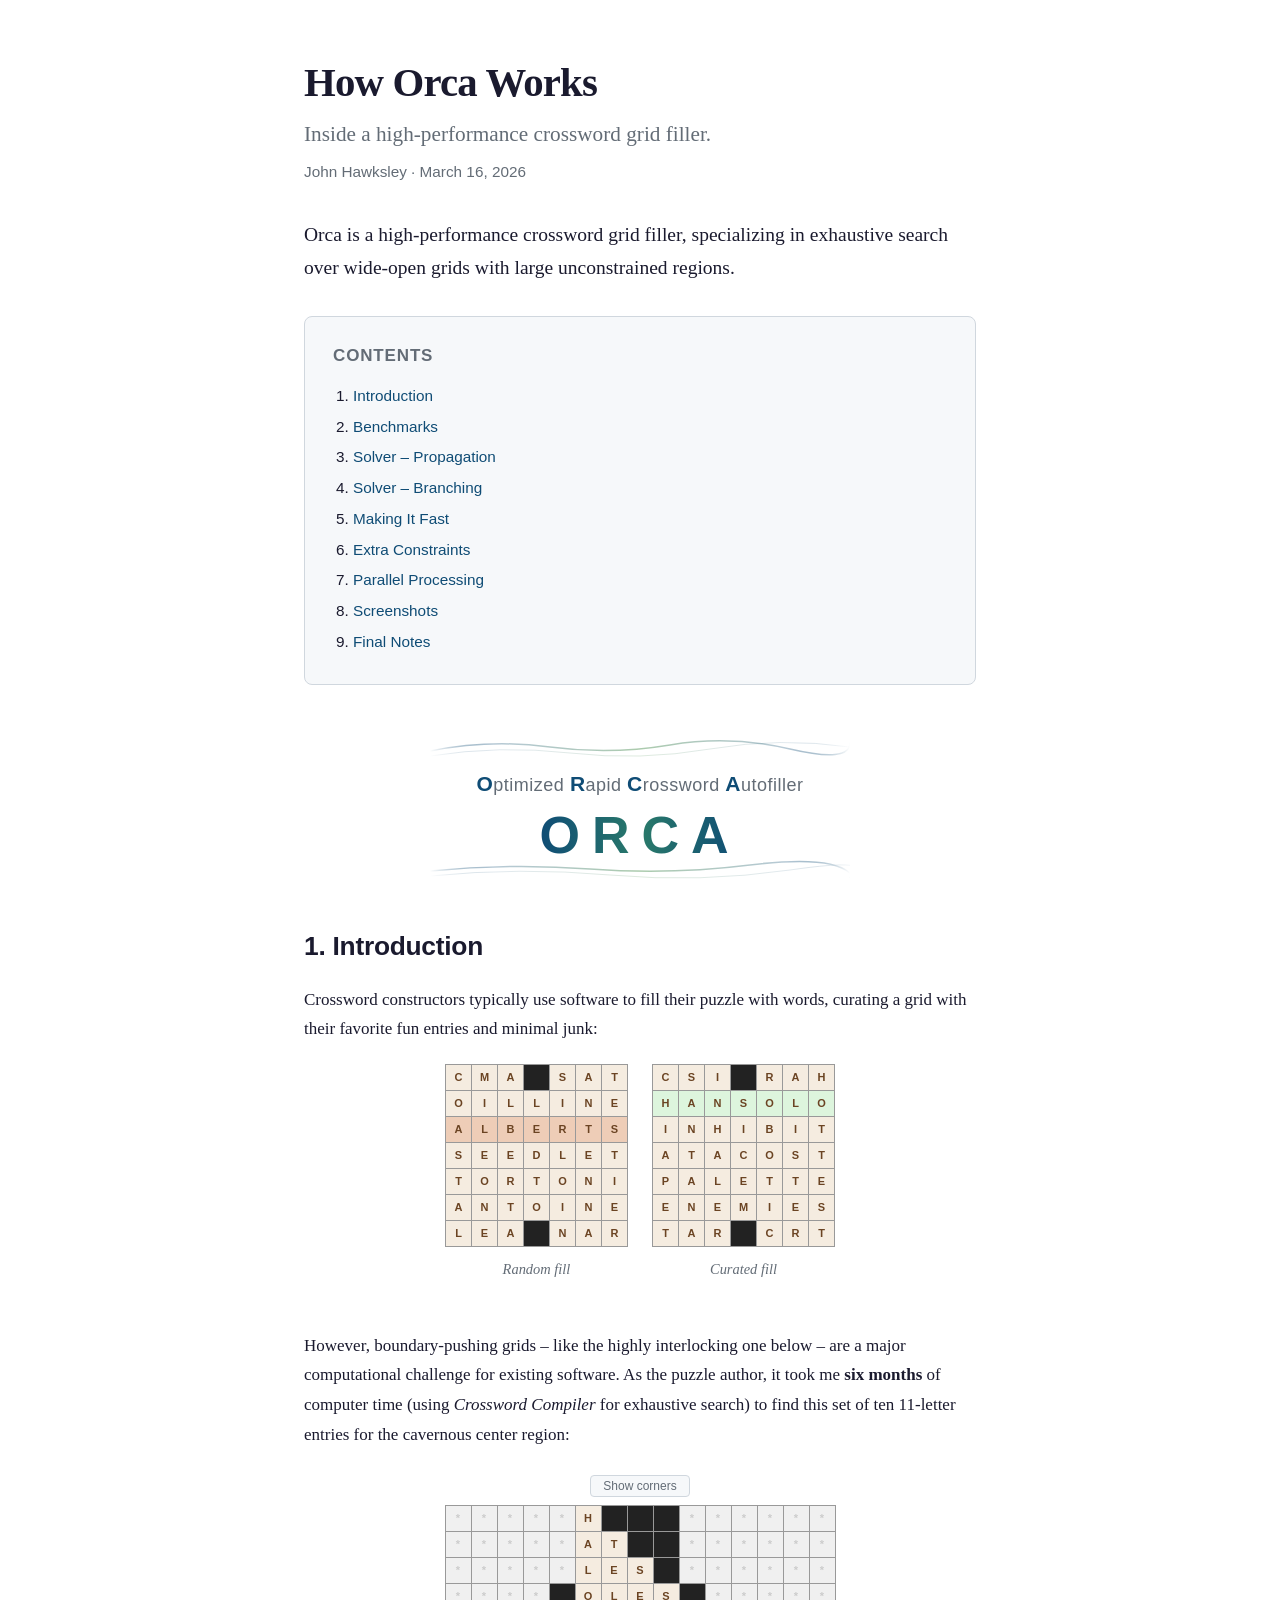
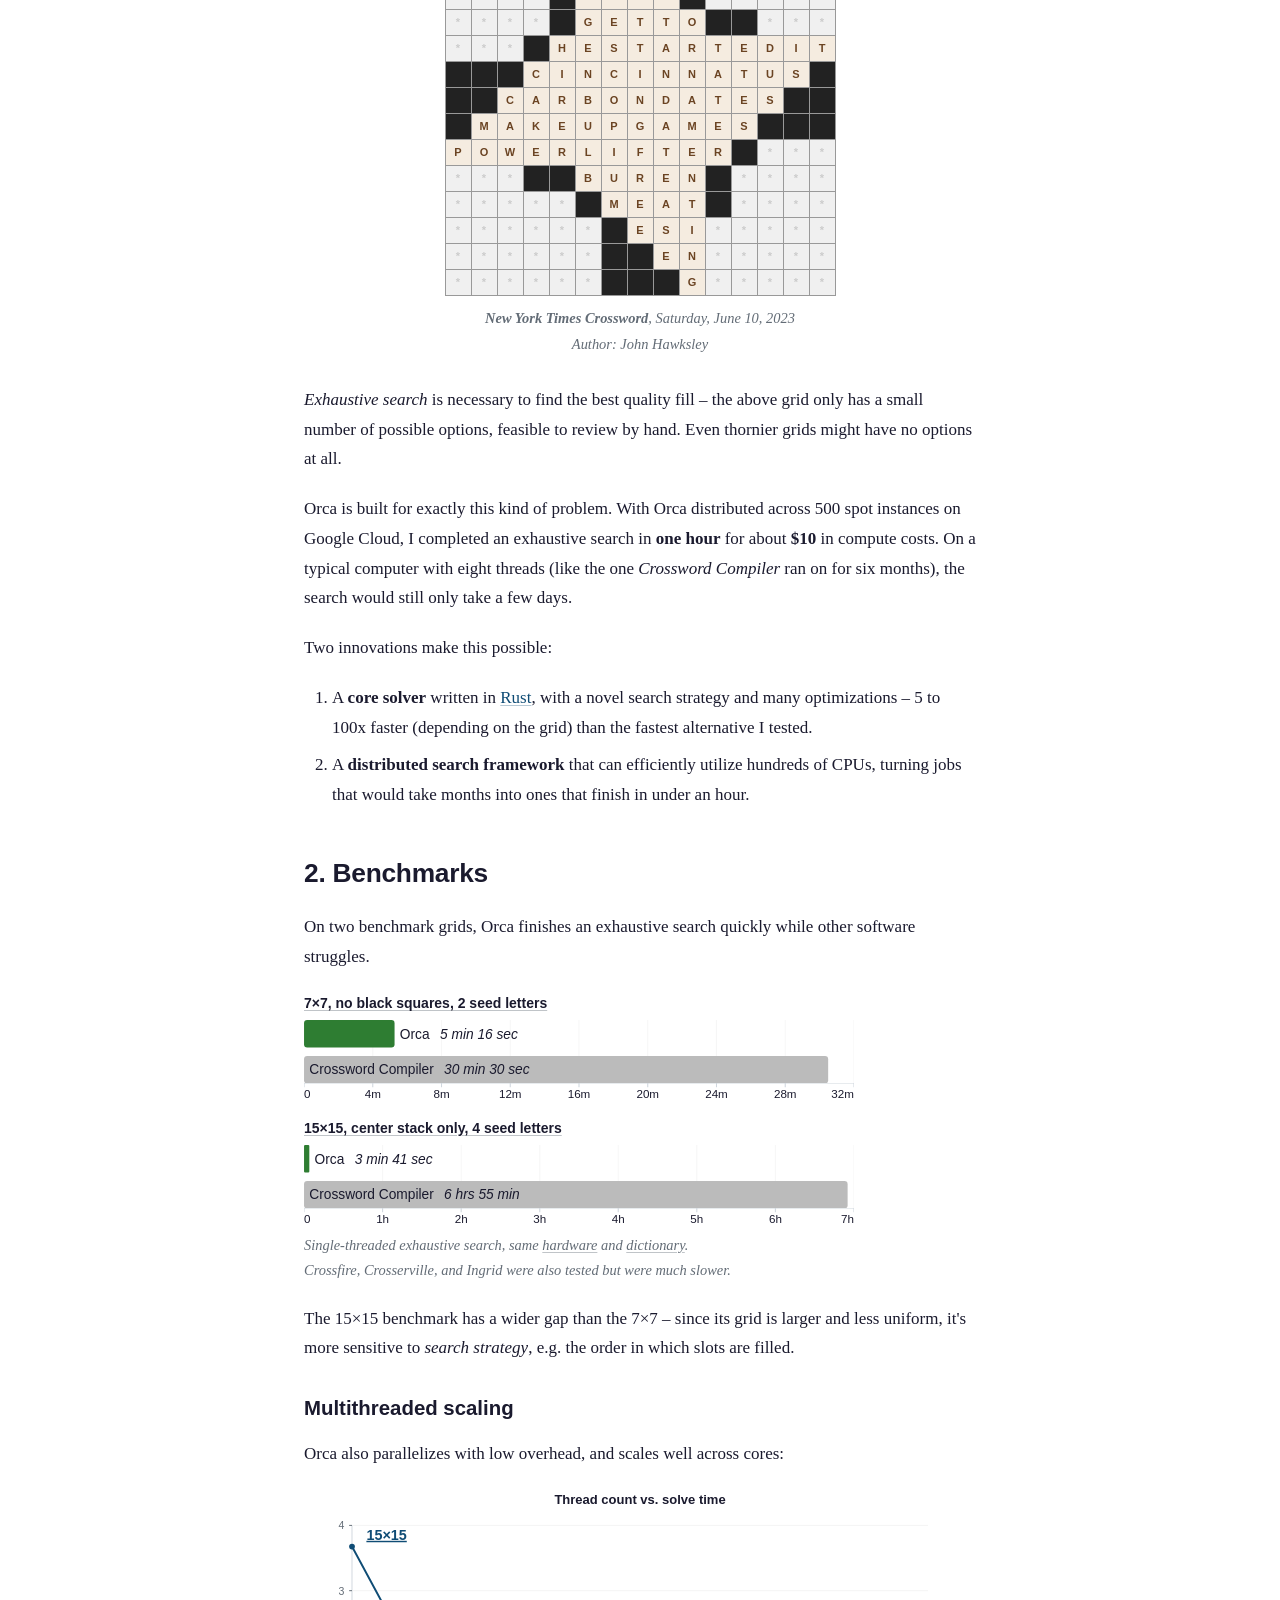
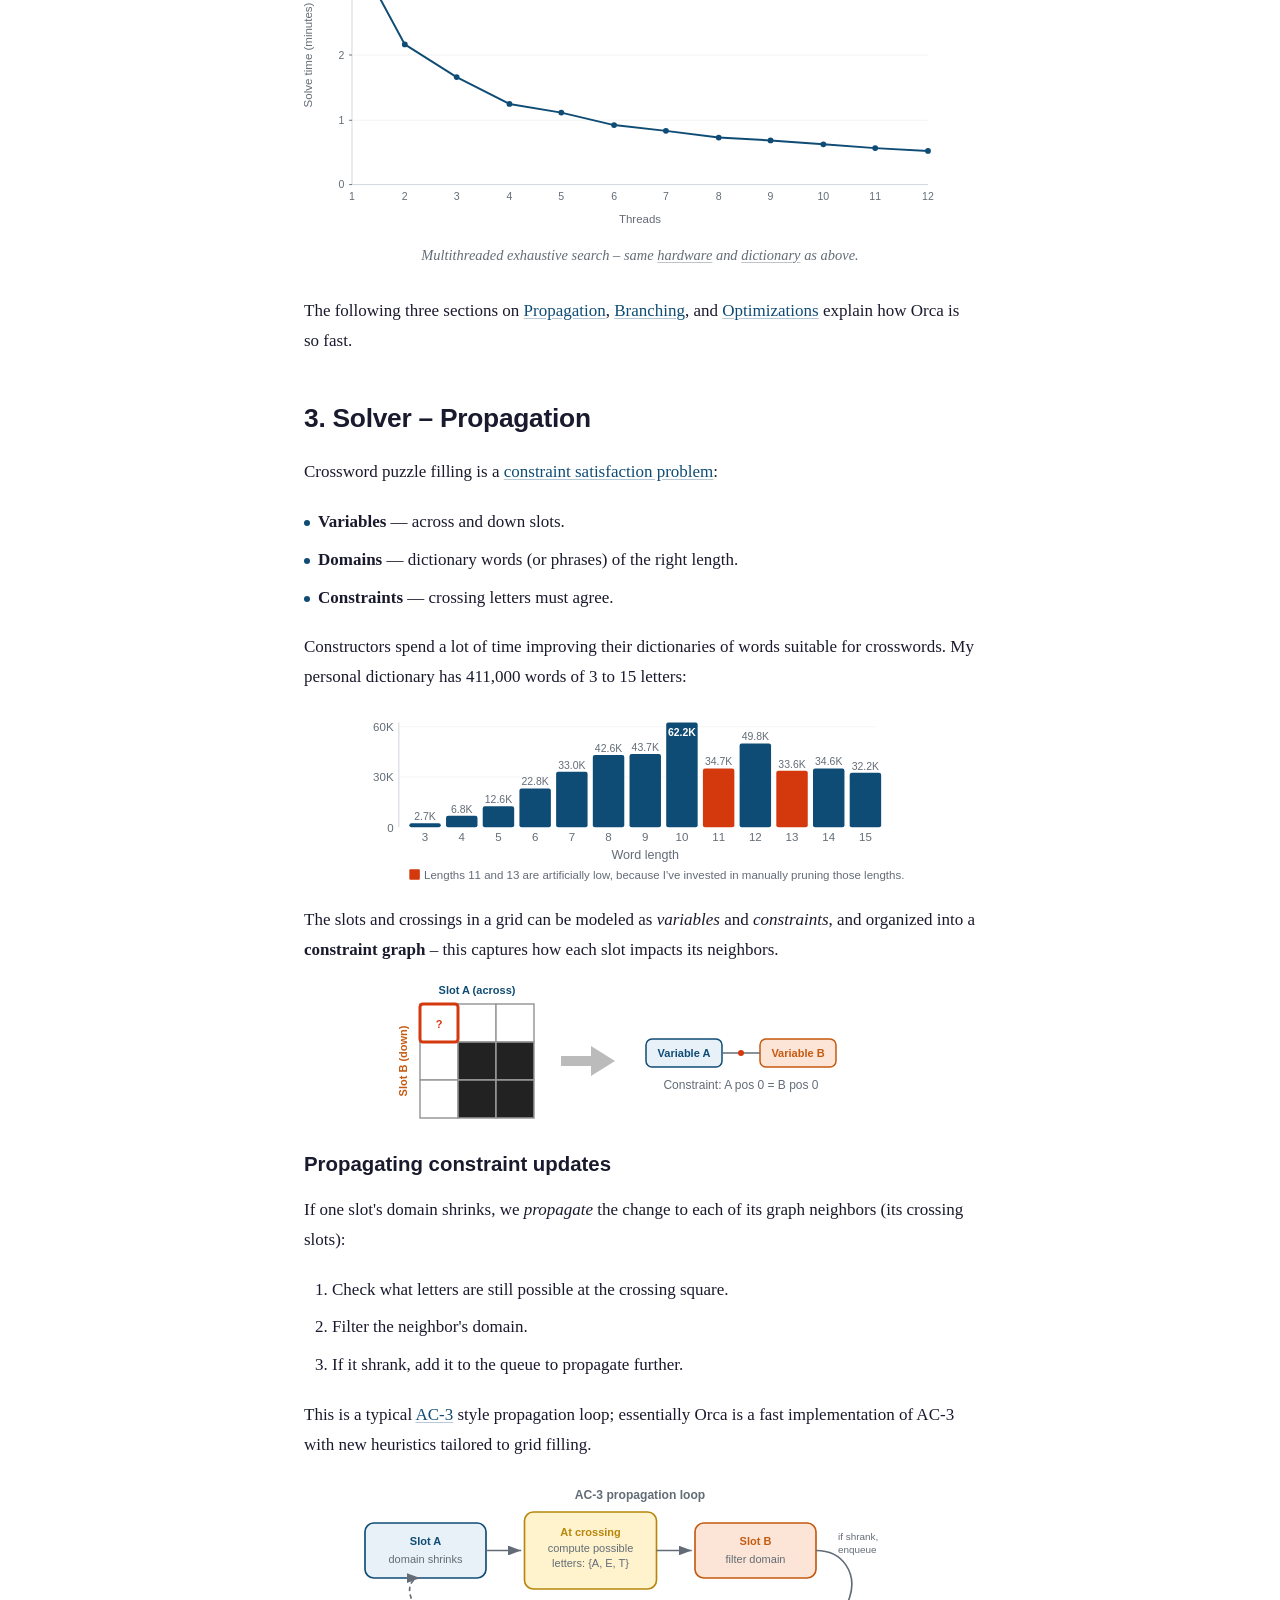
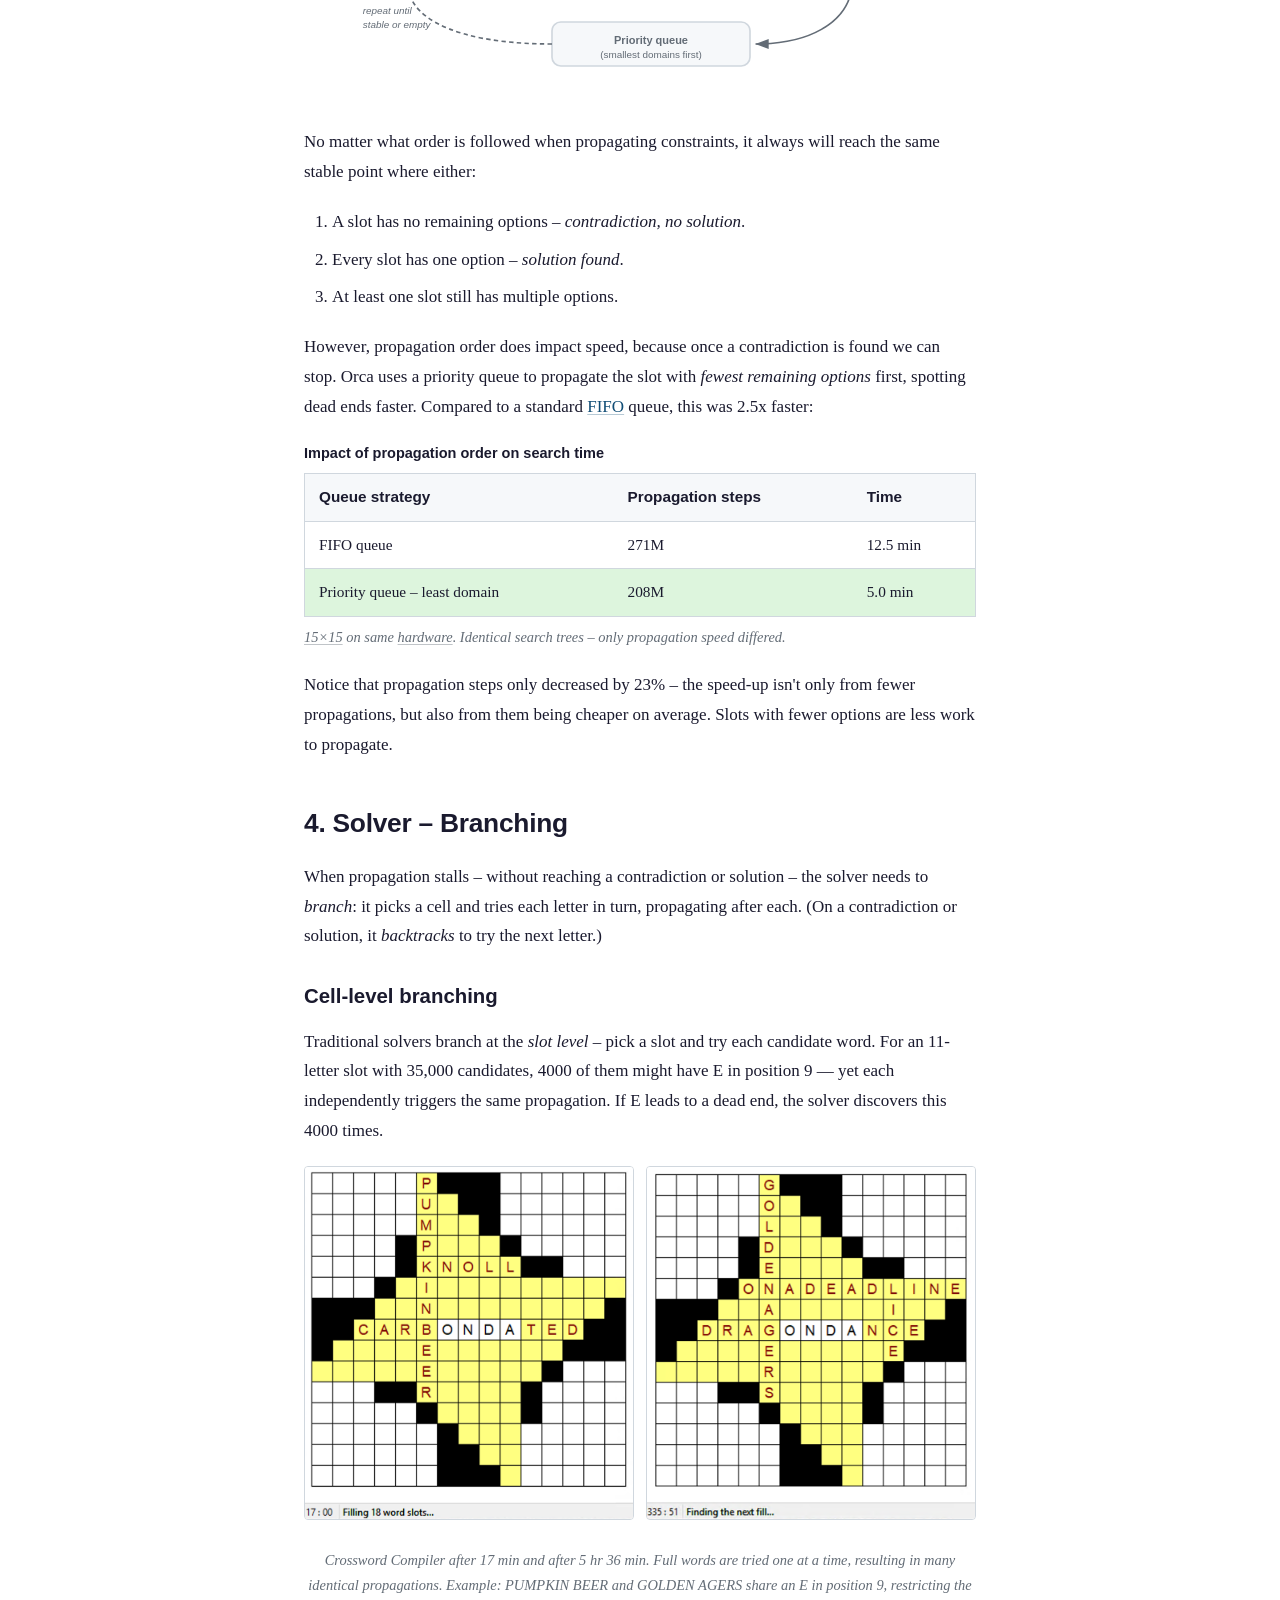
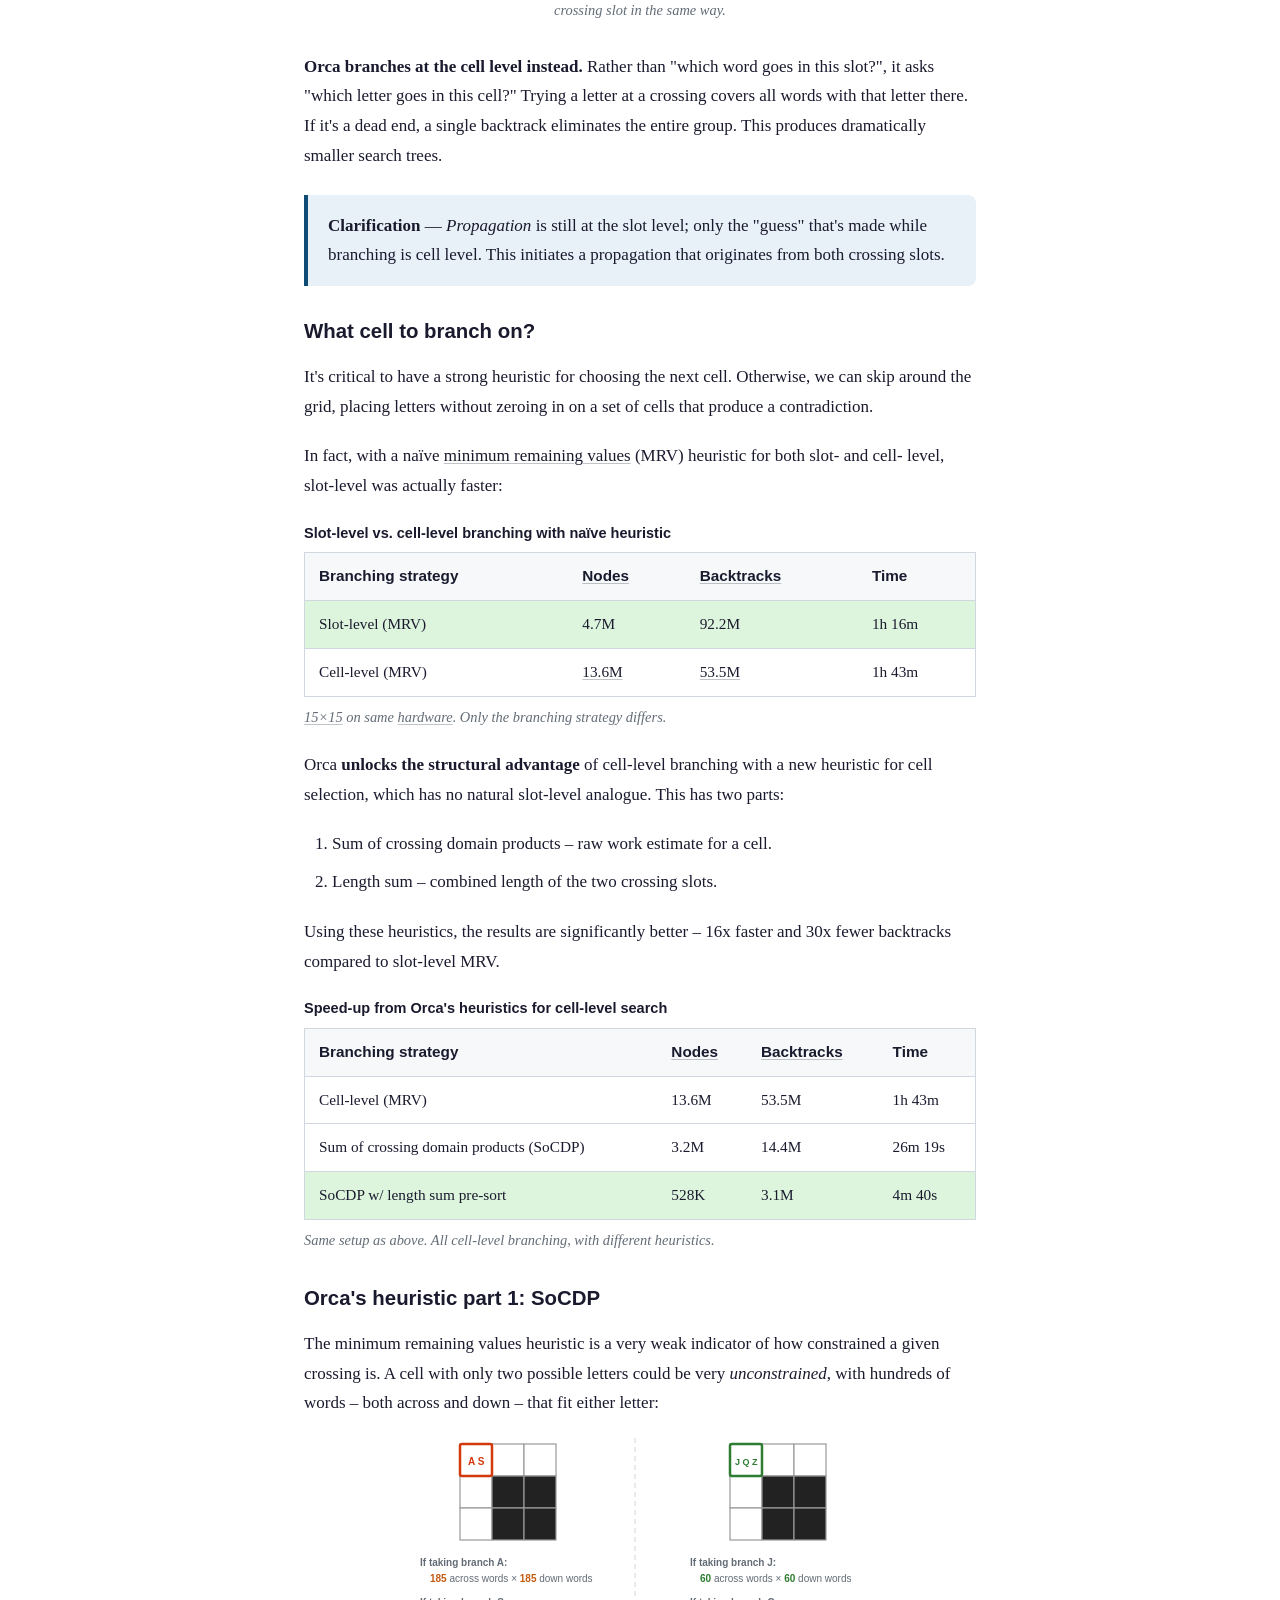
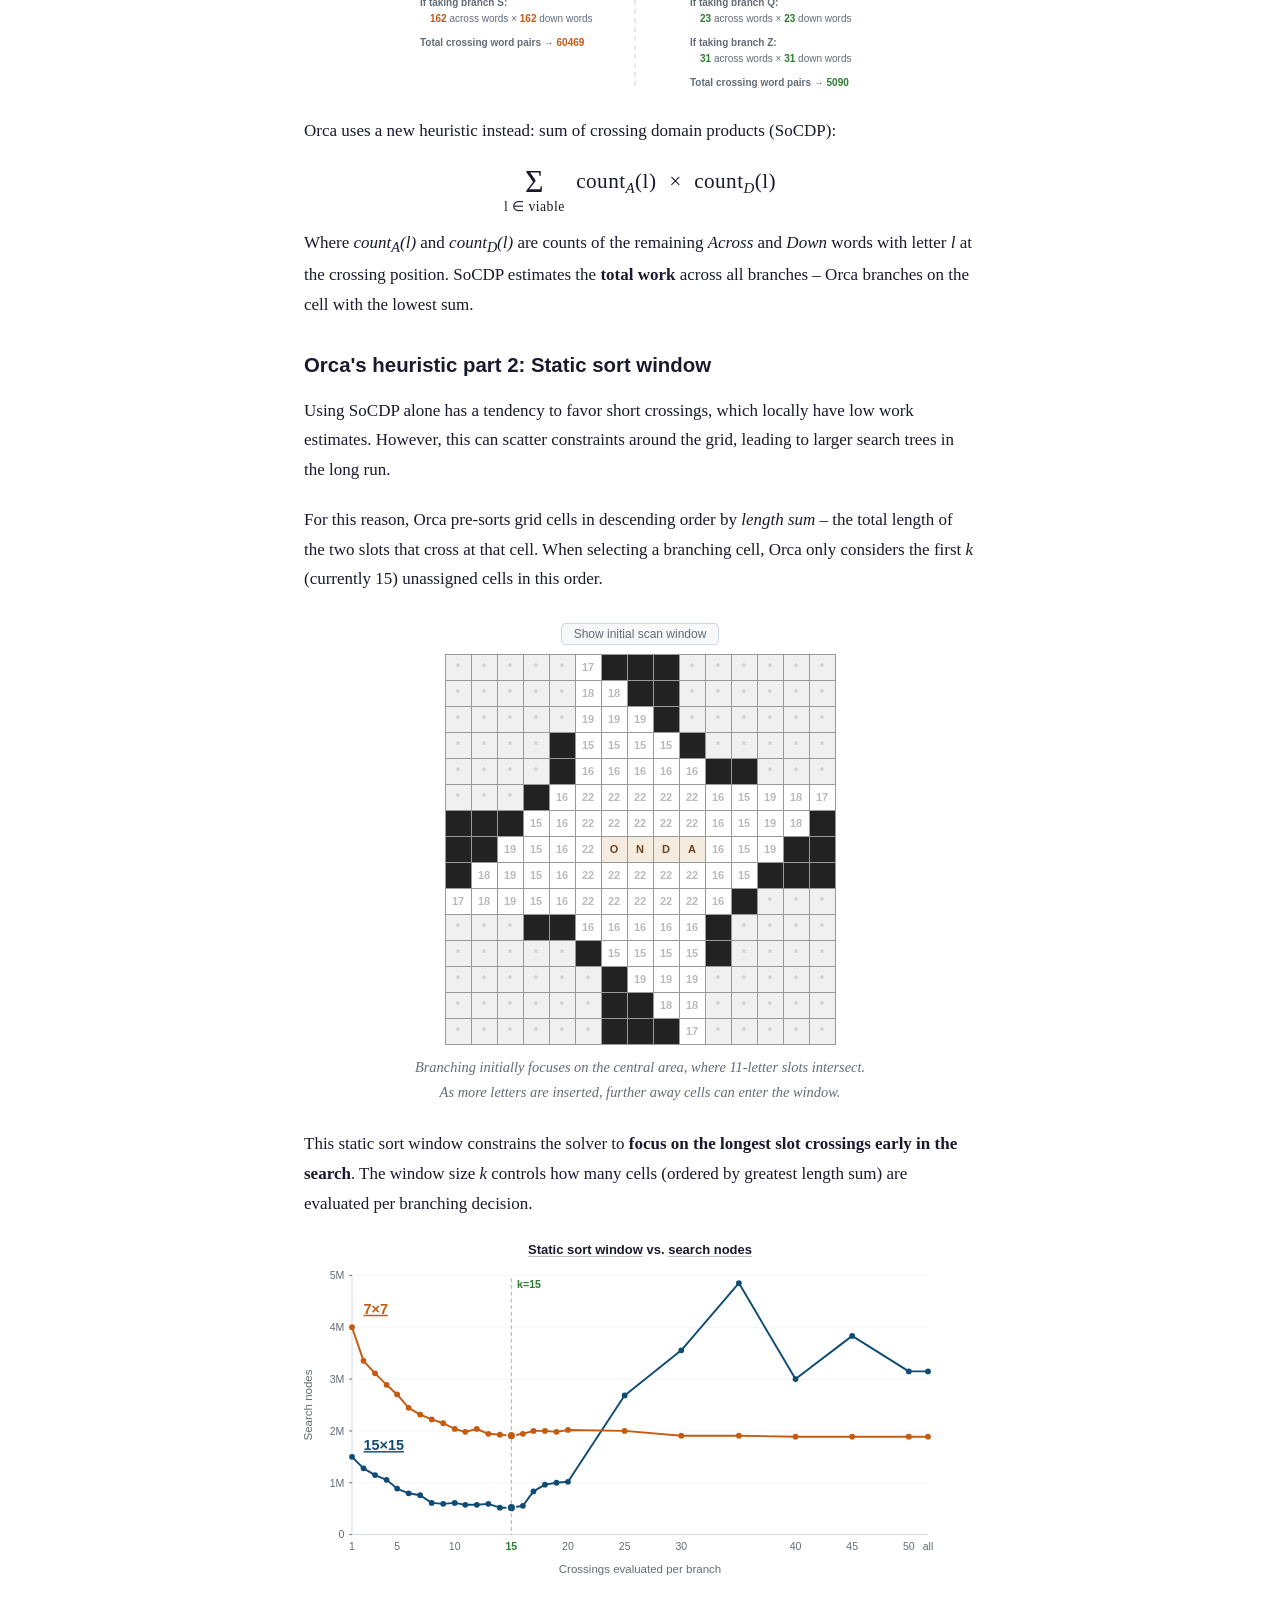
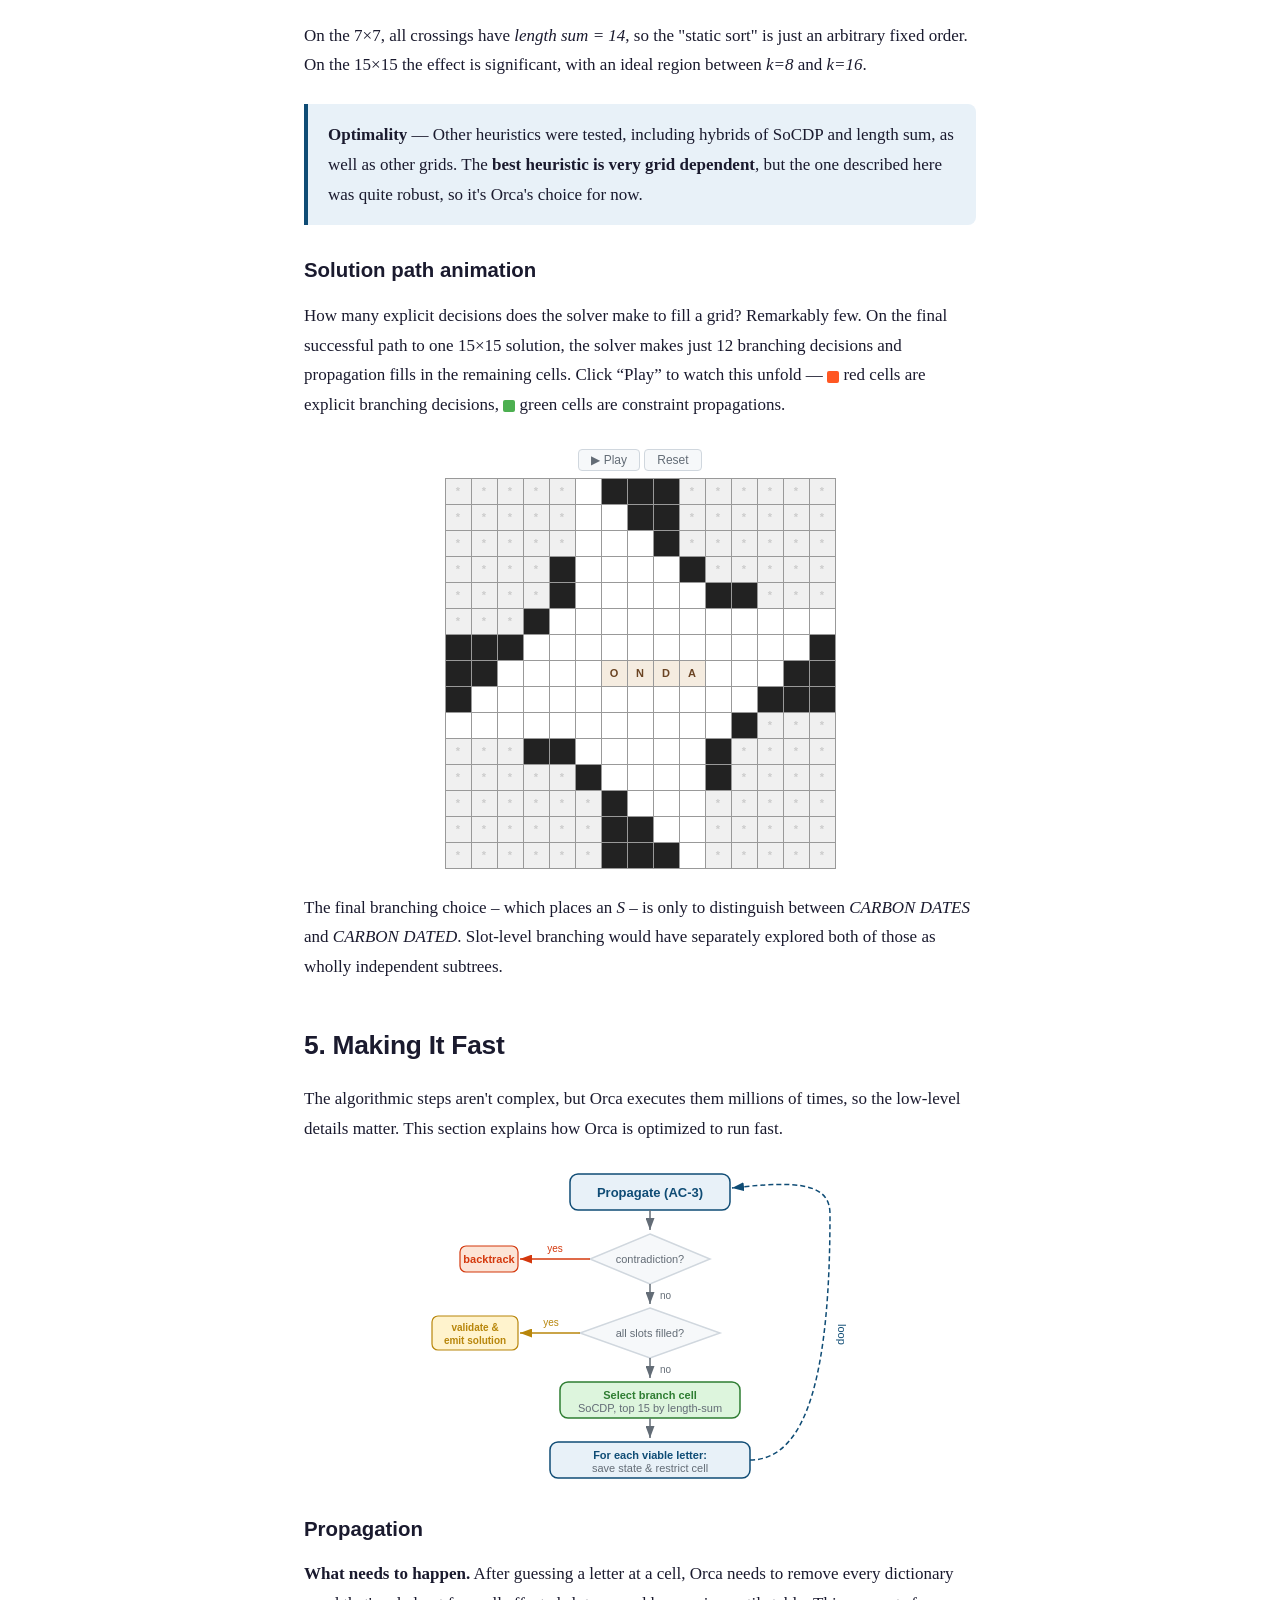
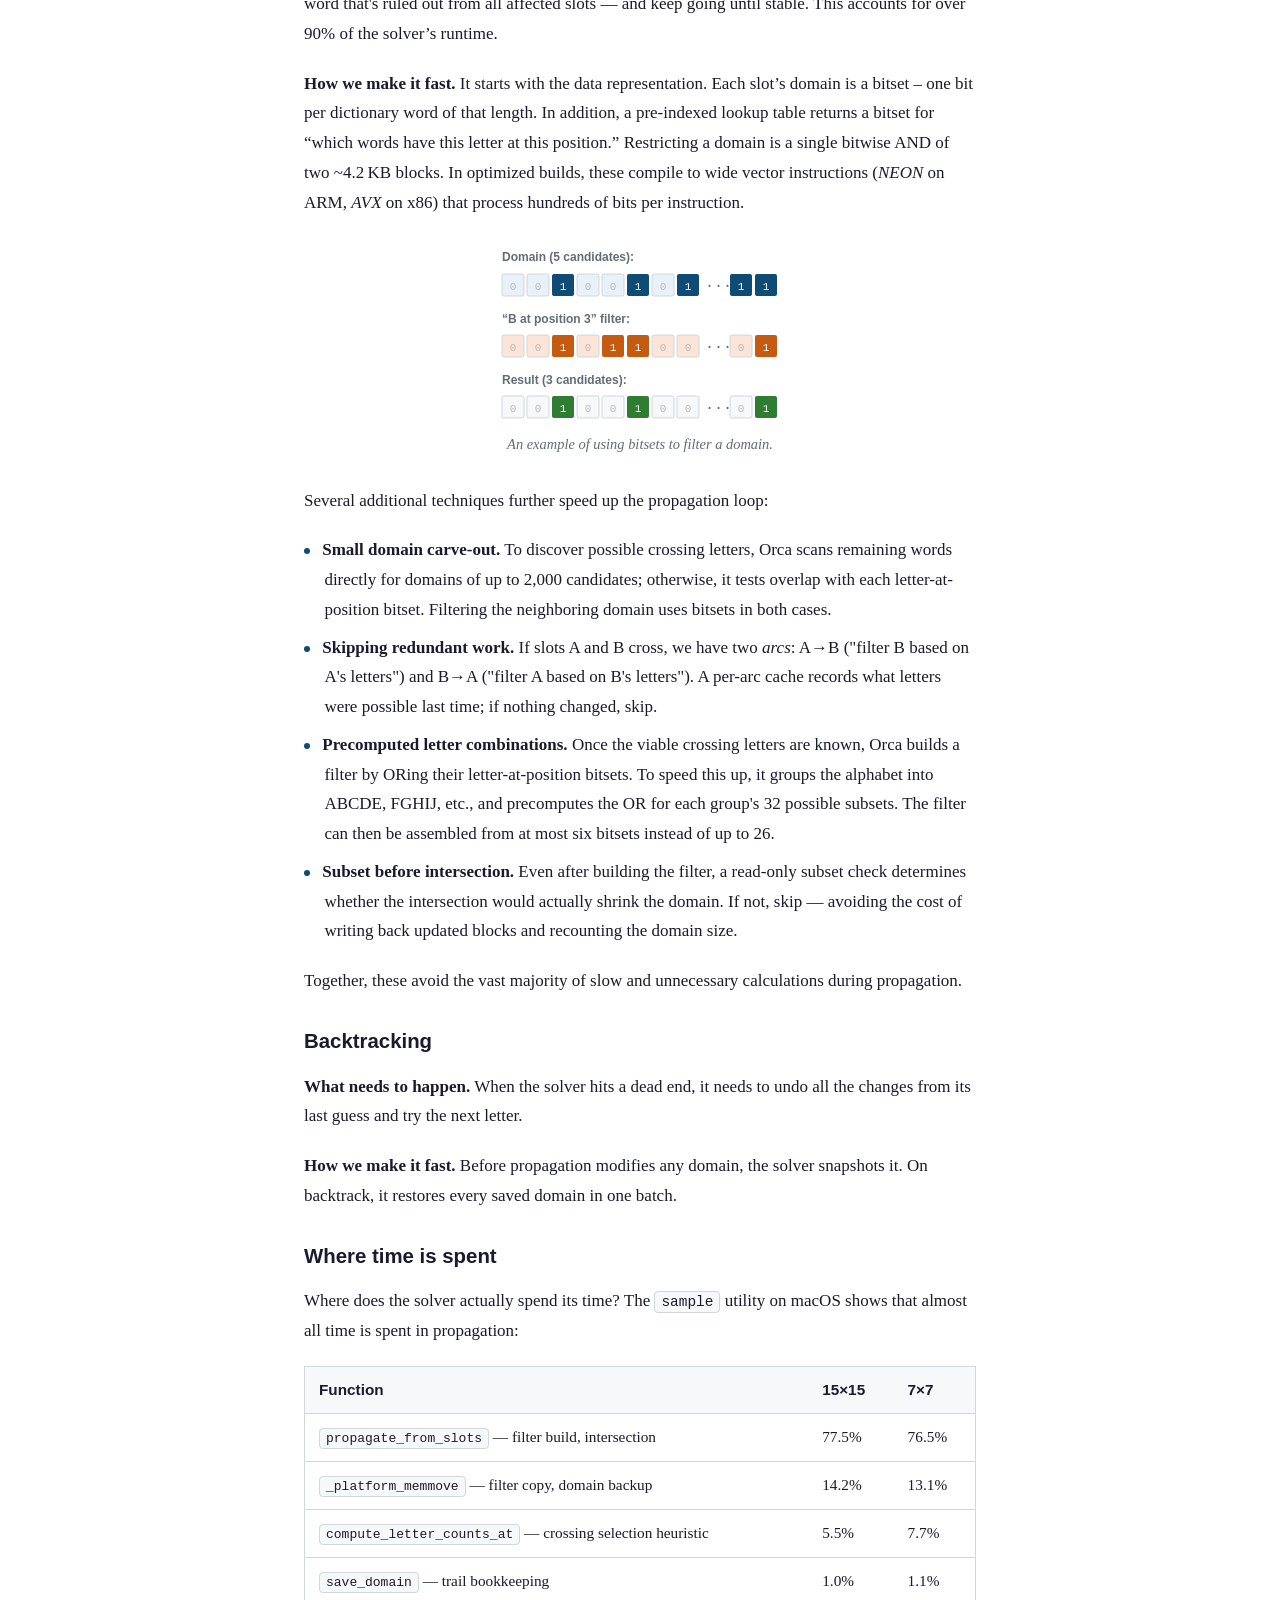
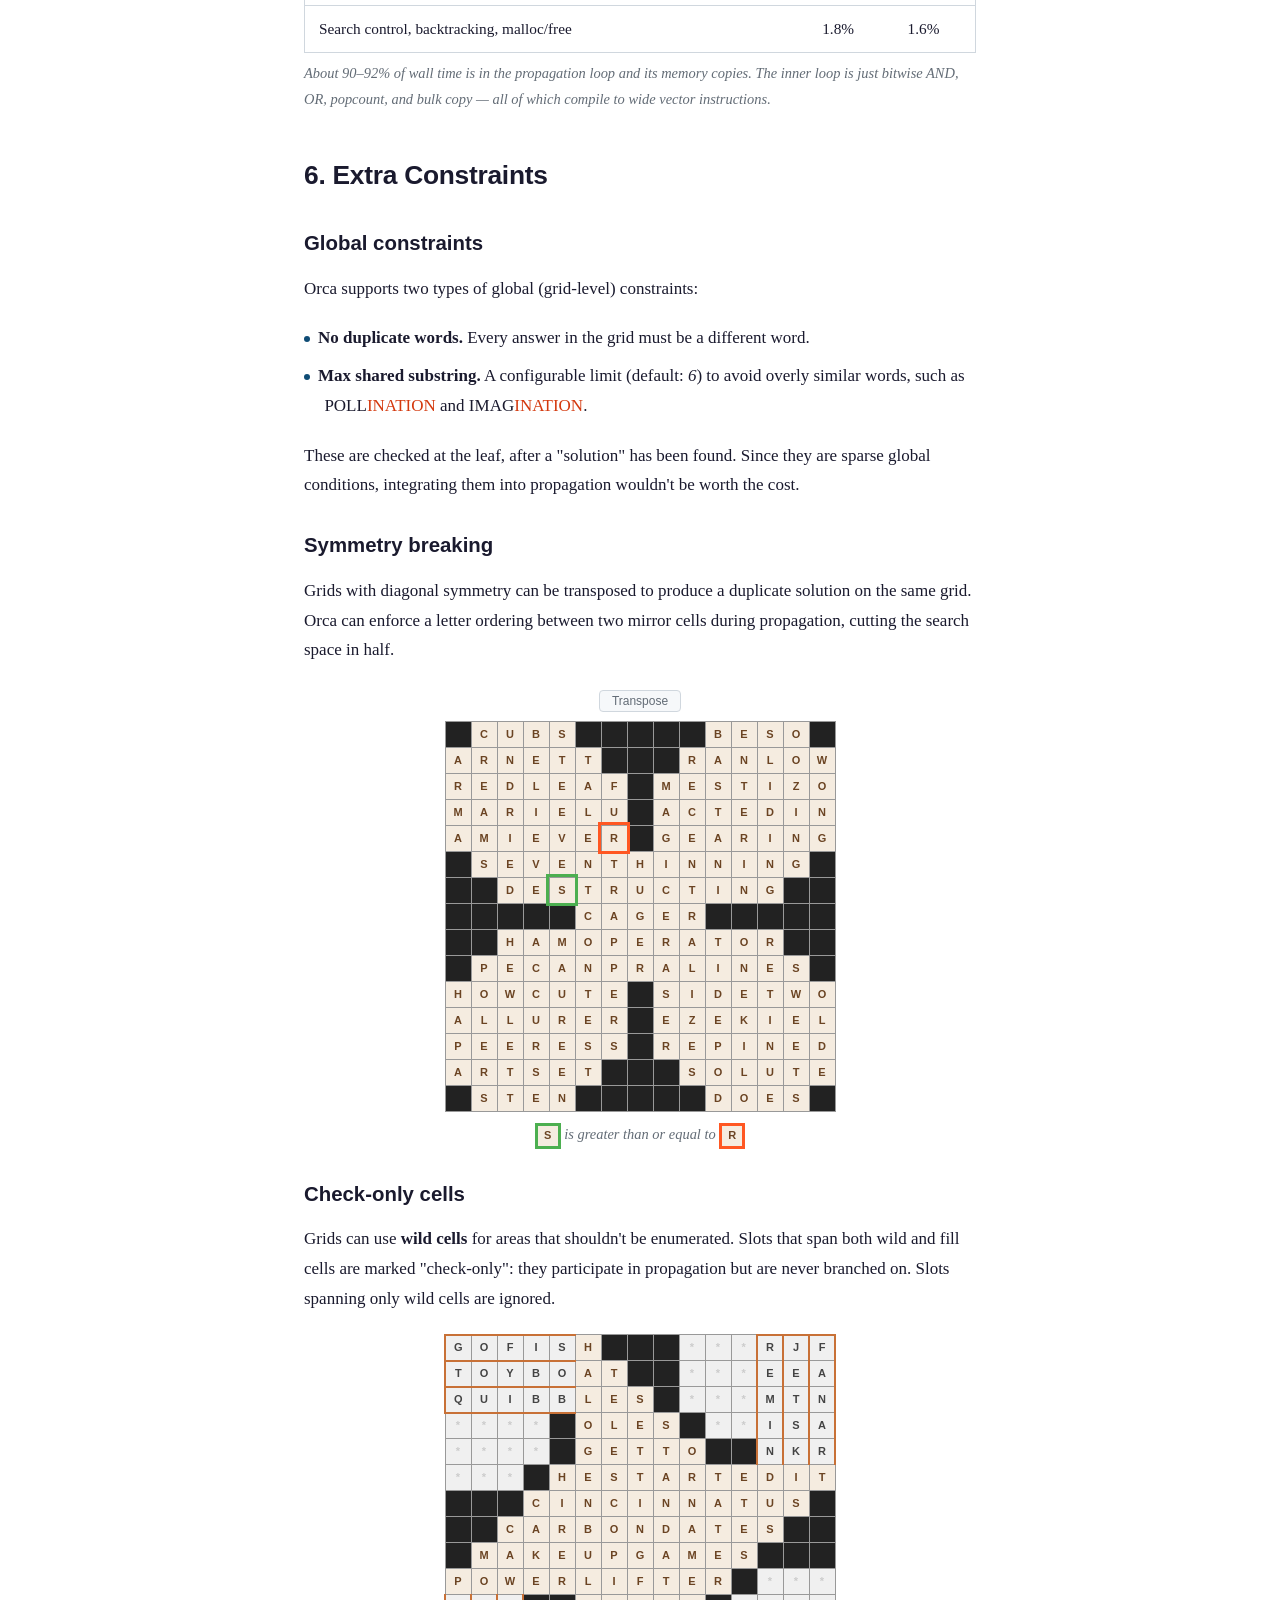
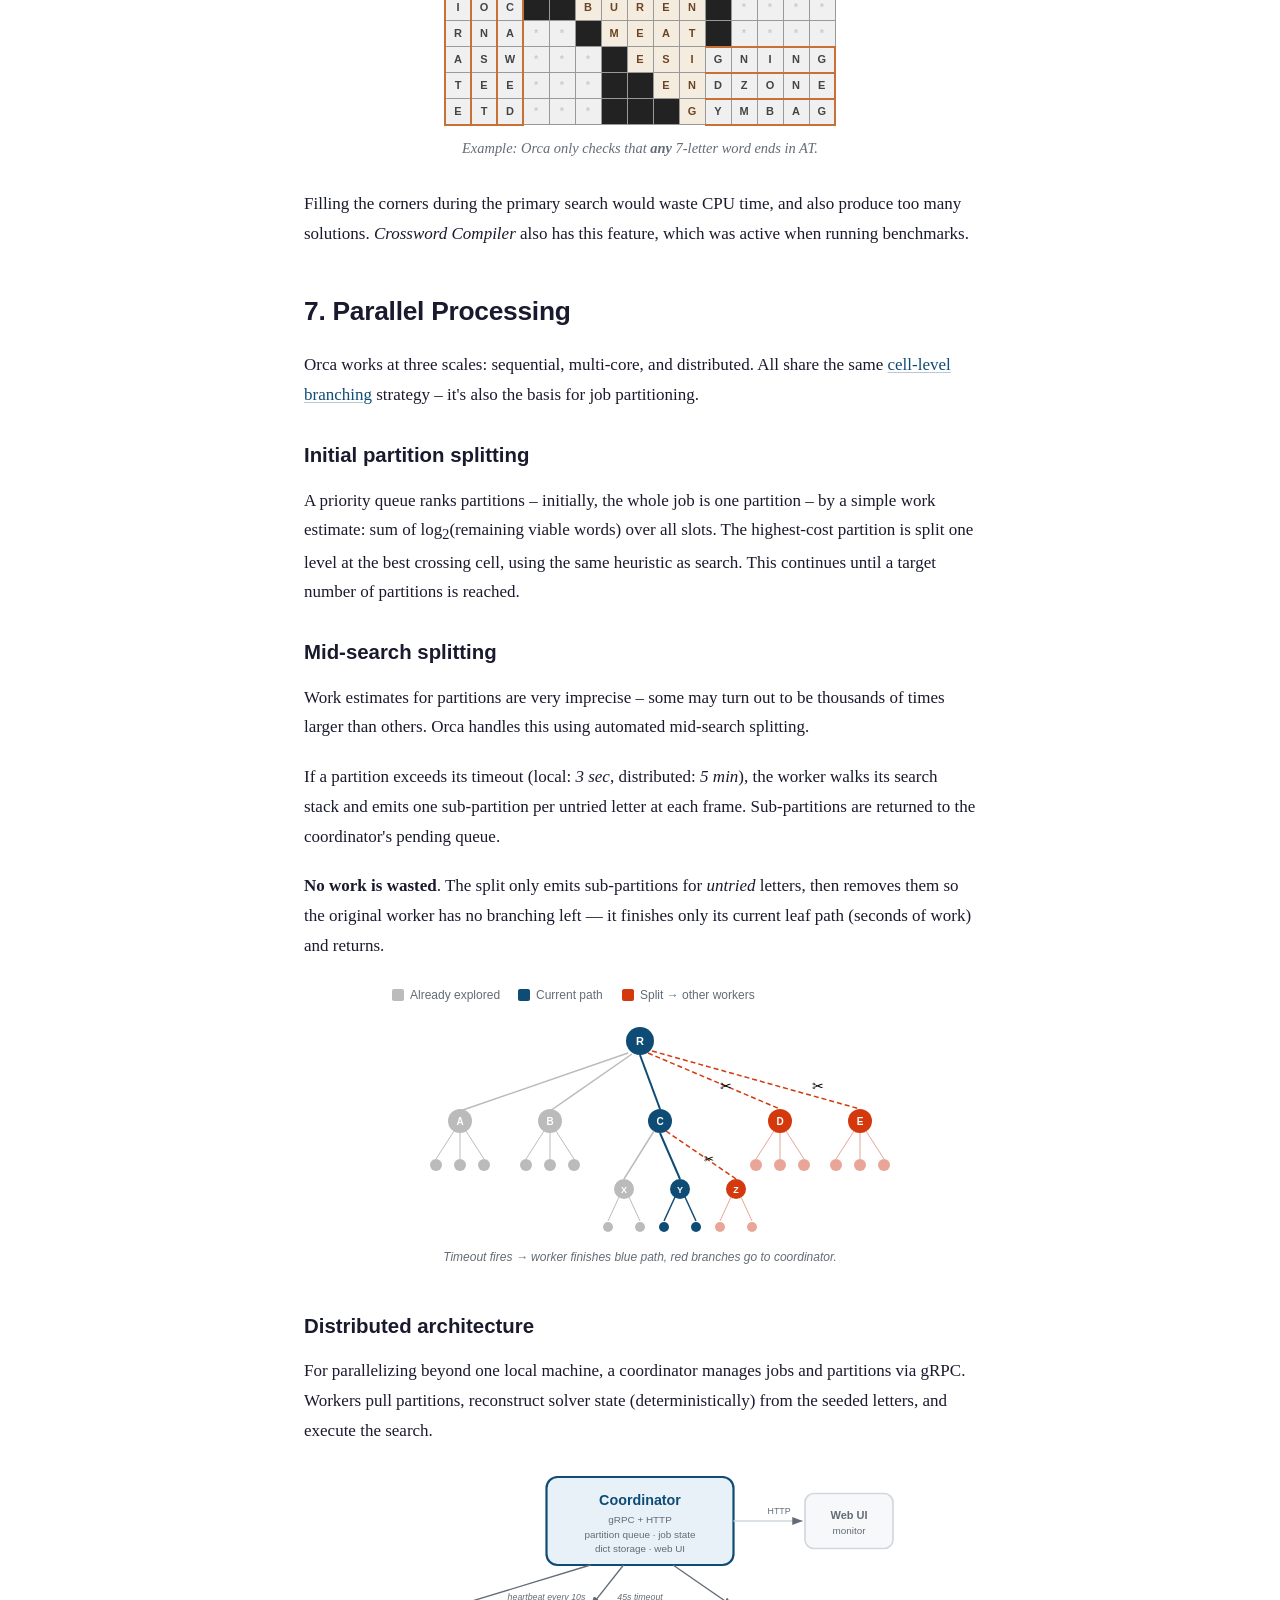
==== commit b448e0ce: "Clarify letter discovery and filter construction in propagation" ====
--- a/docs/index.html
+++ b/docs/index.html
@@ -2309,16 +2309,15 @@
 <ul>
 
 <li>
-    <strong>Small domain carve-out.</strong> For small domains (under 2,000 words),
-    it scans words directly. The solver uses bitset intersections for large domains only.
-</li>
-
-<li>
-    <b>Precomputed letter combinations.</b> To build a filter, we must OR together the bitsets for the allowed letters at a position. To optimize this, Orca groups the alphabet into ABCDE, FGHIJ, etc., and precomputes the OR for each group's 32 possible subsets. The filter can then be assembled from at most six bitsets instead of up to 26.
+    <strong>Small domain carve-out.</strong> To discover possible crossing letters, Orca scans remaining words directly for domains of up to 2,000 candidates; otherwise, it tests overlap with each letter-at-position bitset. Filtering the neighboring domain uses bitsets in both cases.
 </li>
 
 <li>
     <strong>Skipping redundant work.</strong> If slots A and B cross, we have two <em>arcs</em>: A→B ("filter B based on A's letters") and B→A ("filter A based on B's letters"). A per-arc cache records what letters were possible last time; if nothing changed, skip.
+</li>
+
+<li>
+    <b>Precomputed letter combinations.</b> Once the viable crossing letters are known, Orca builds a filter by ORing their letter-at-position bitsets. To speed this up, it groups the alphabet into ABCDE, FGHIJ, etc., and precomputes the OR for each group's 32 possible subsets. The filter can then be assembled from at most six bitsets instead of up to 26.
 </li>
 
 <li>
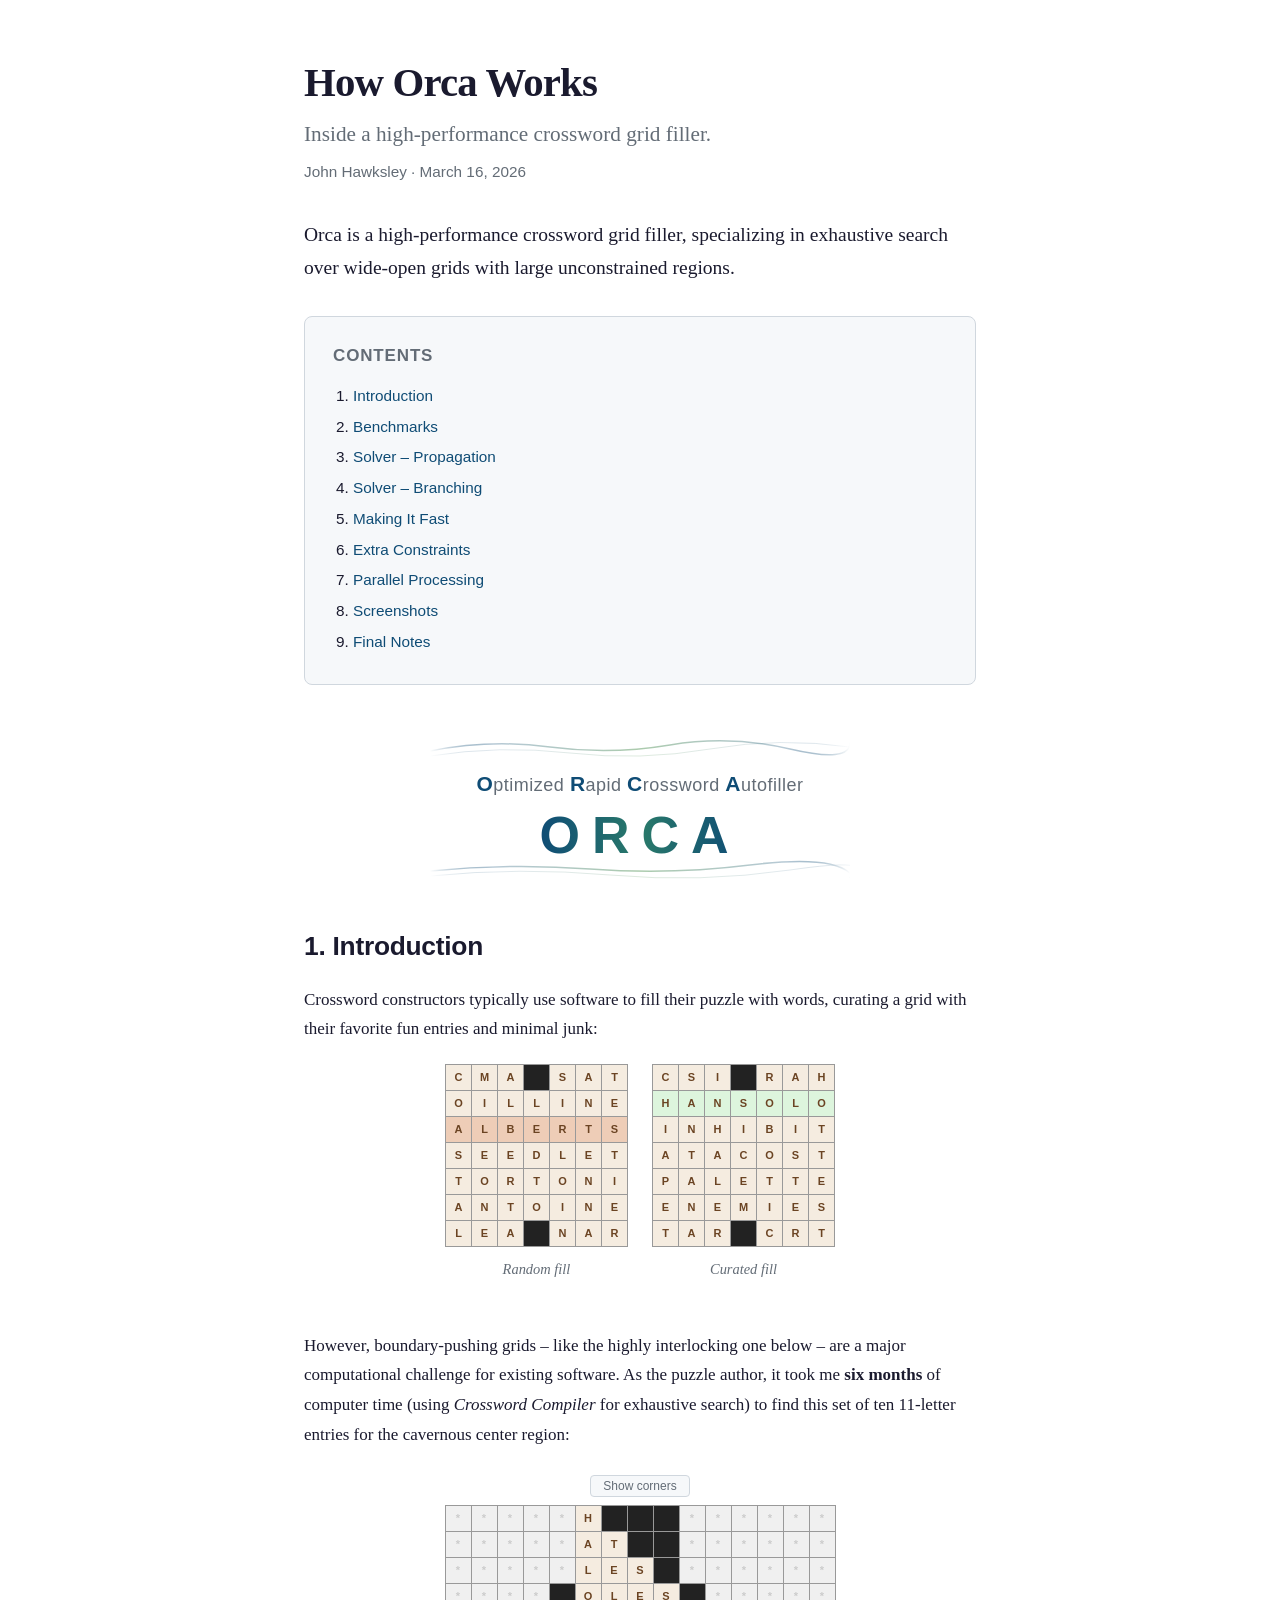
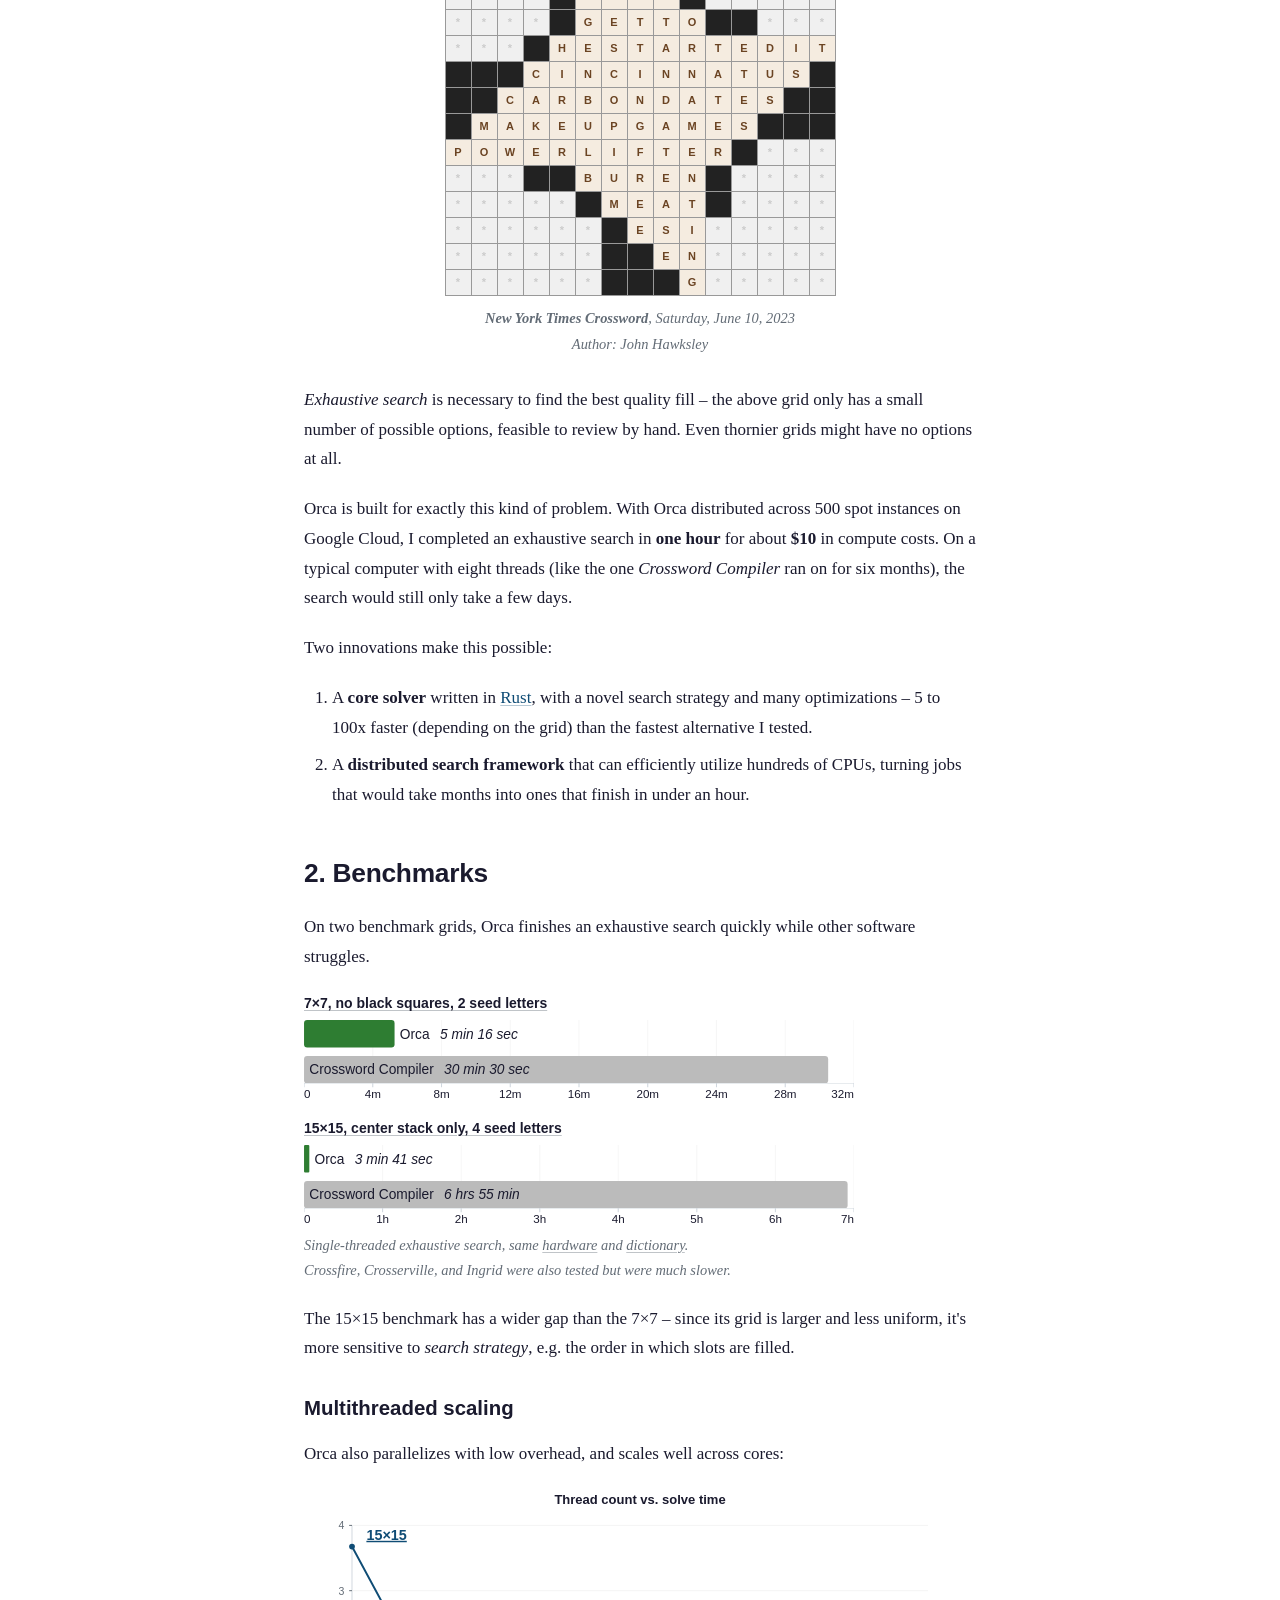
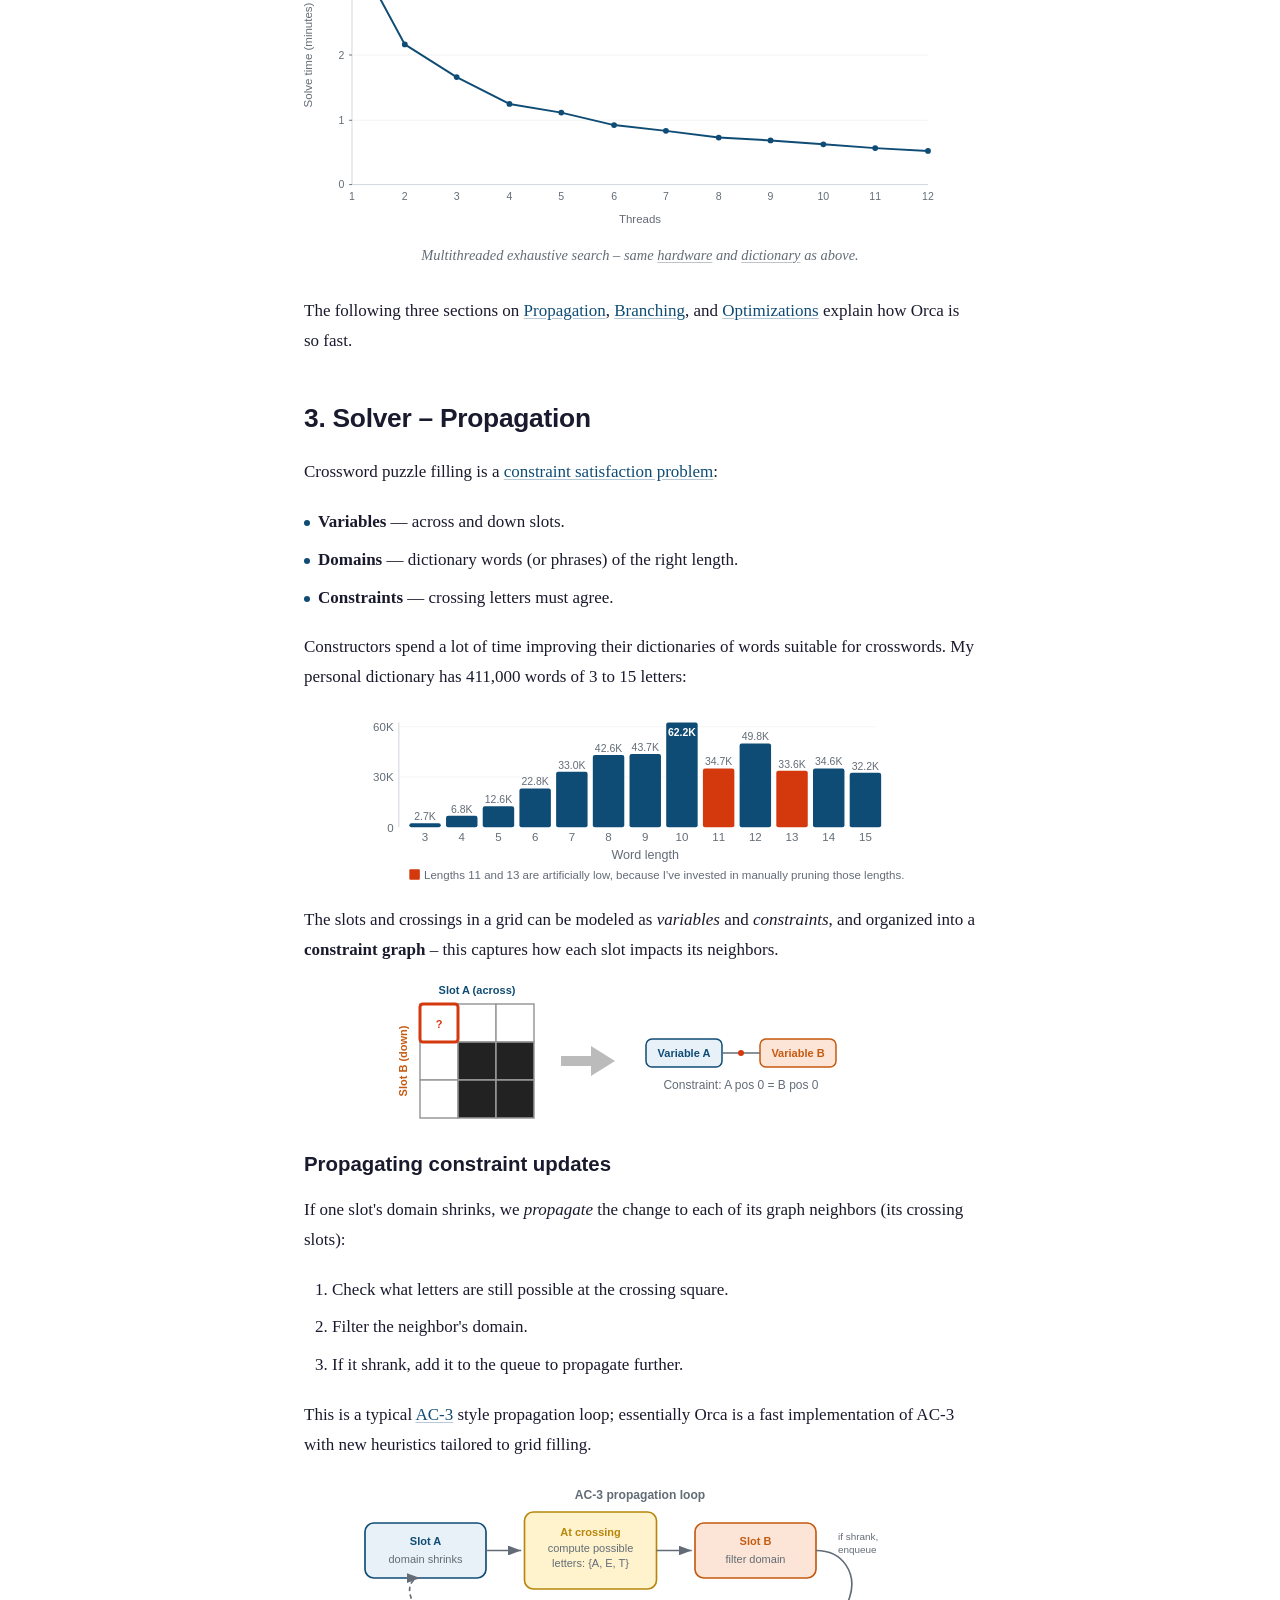
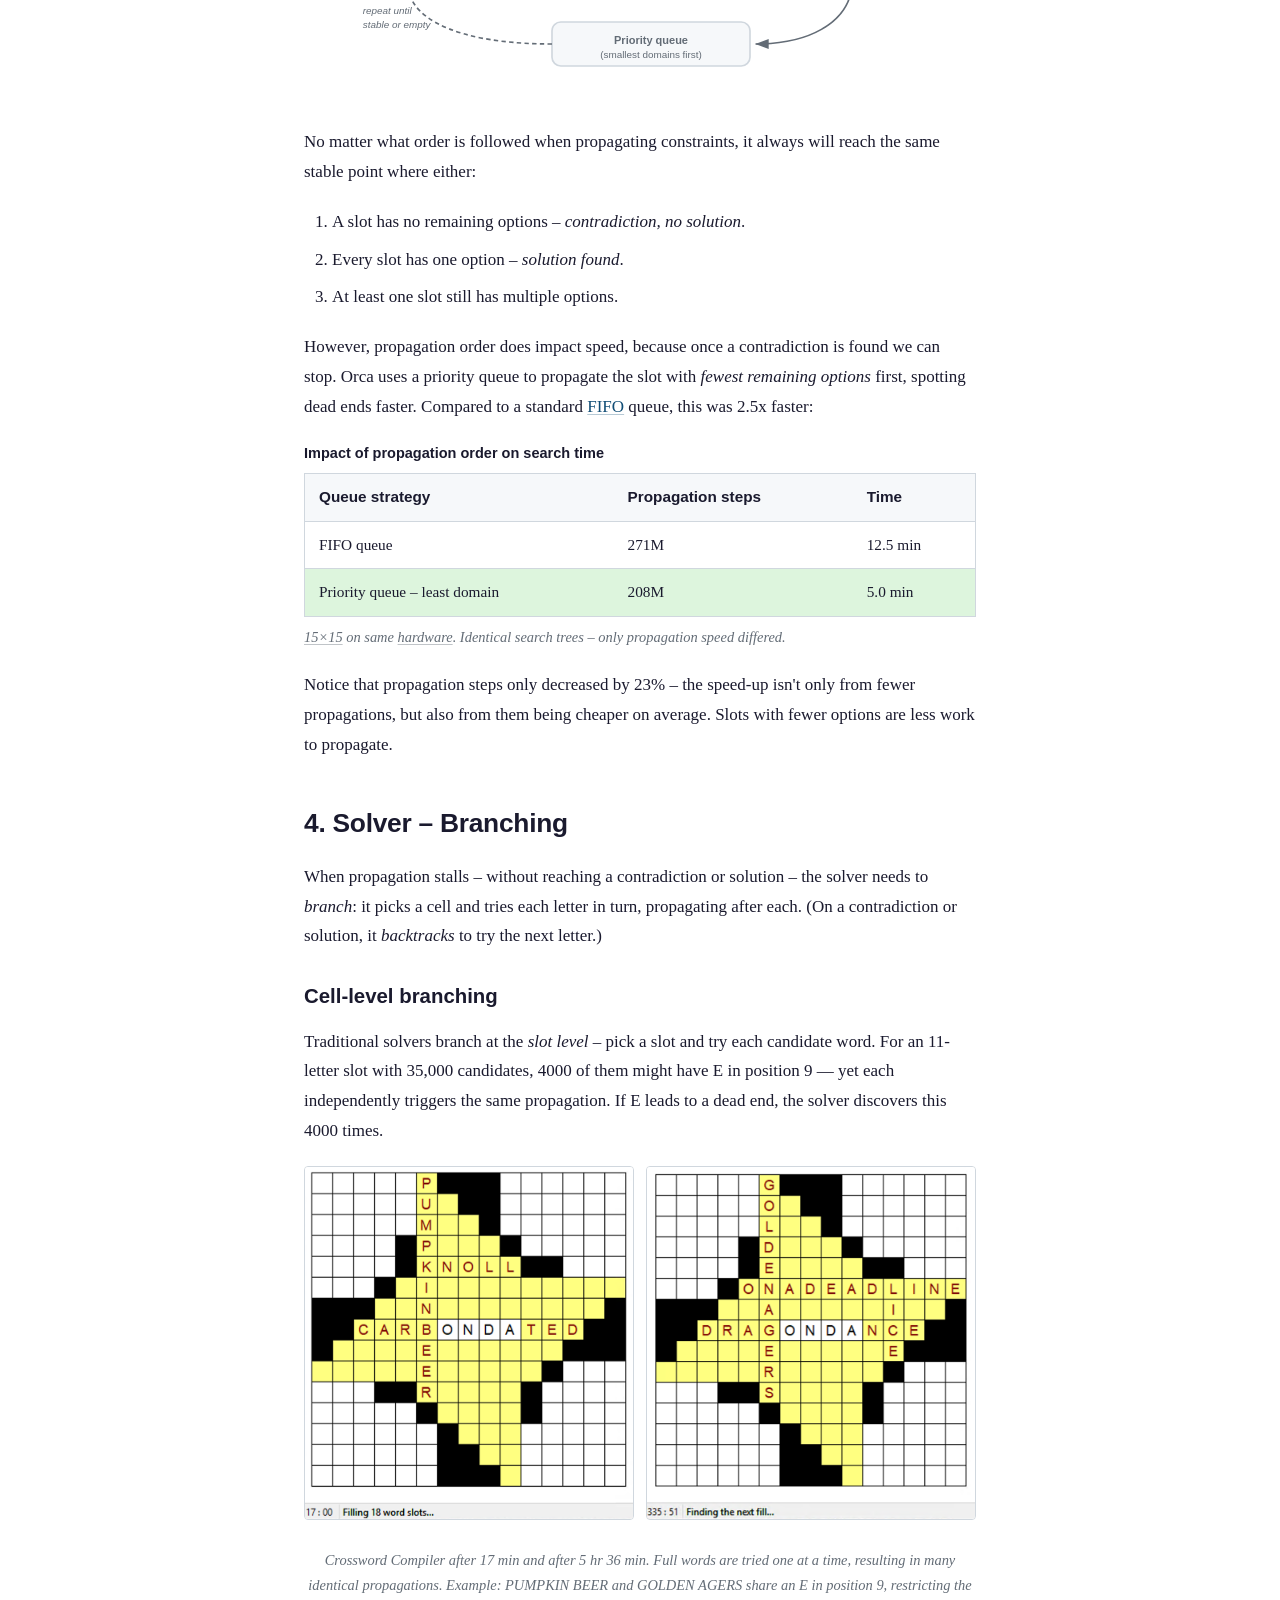
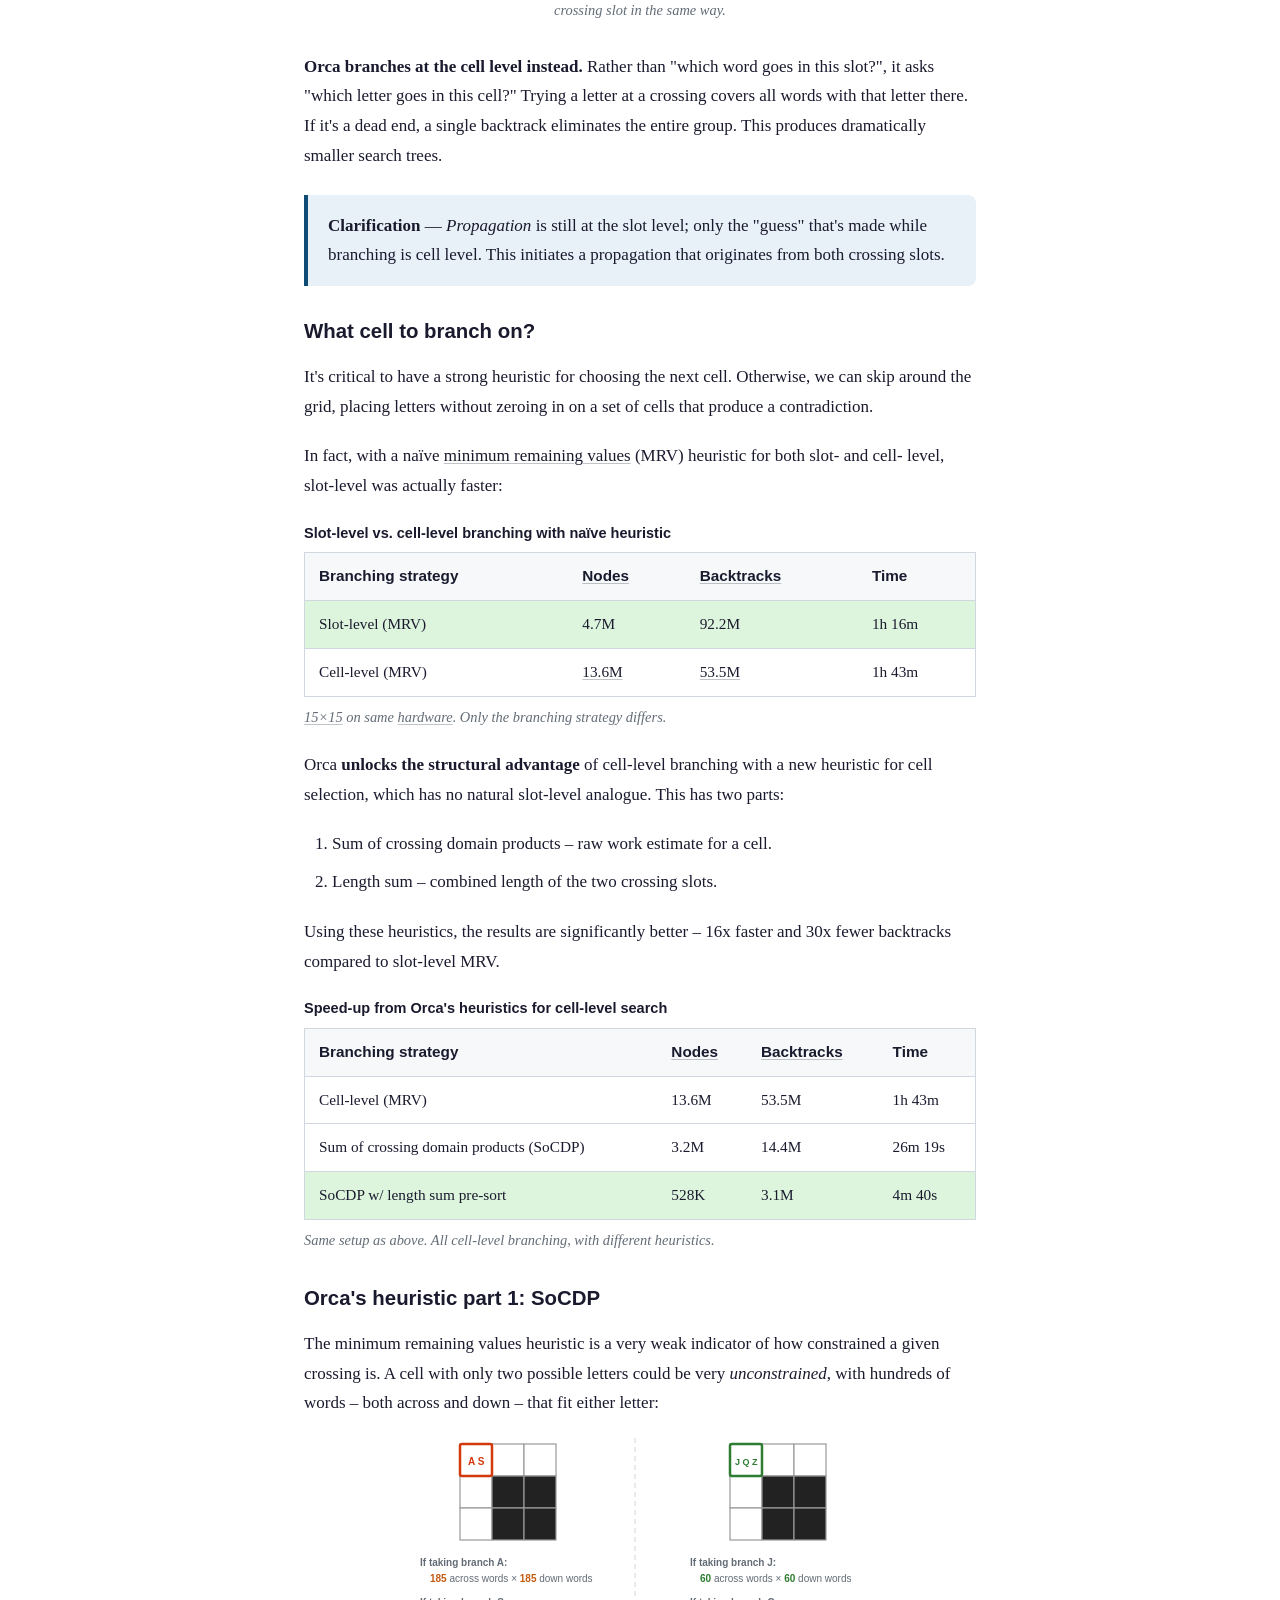
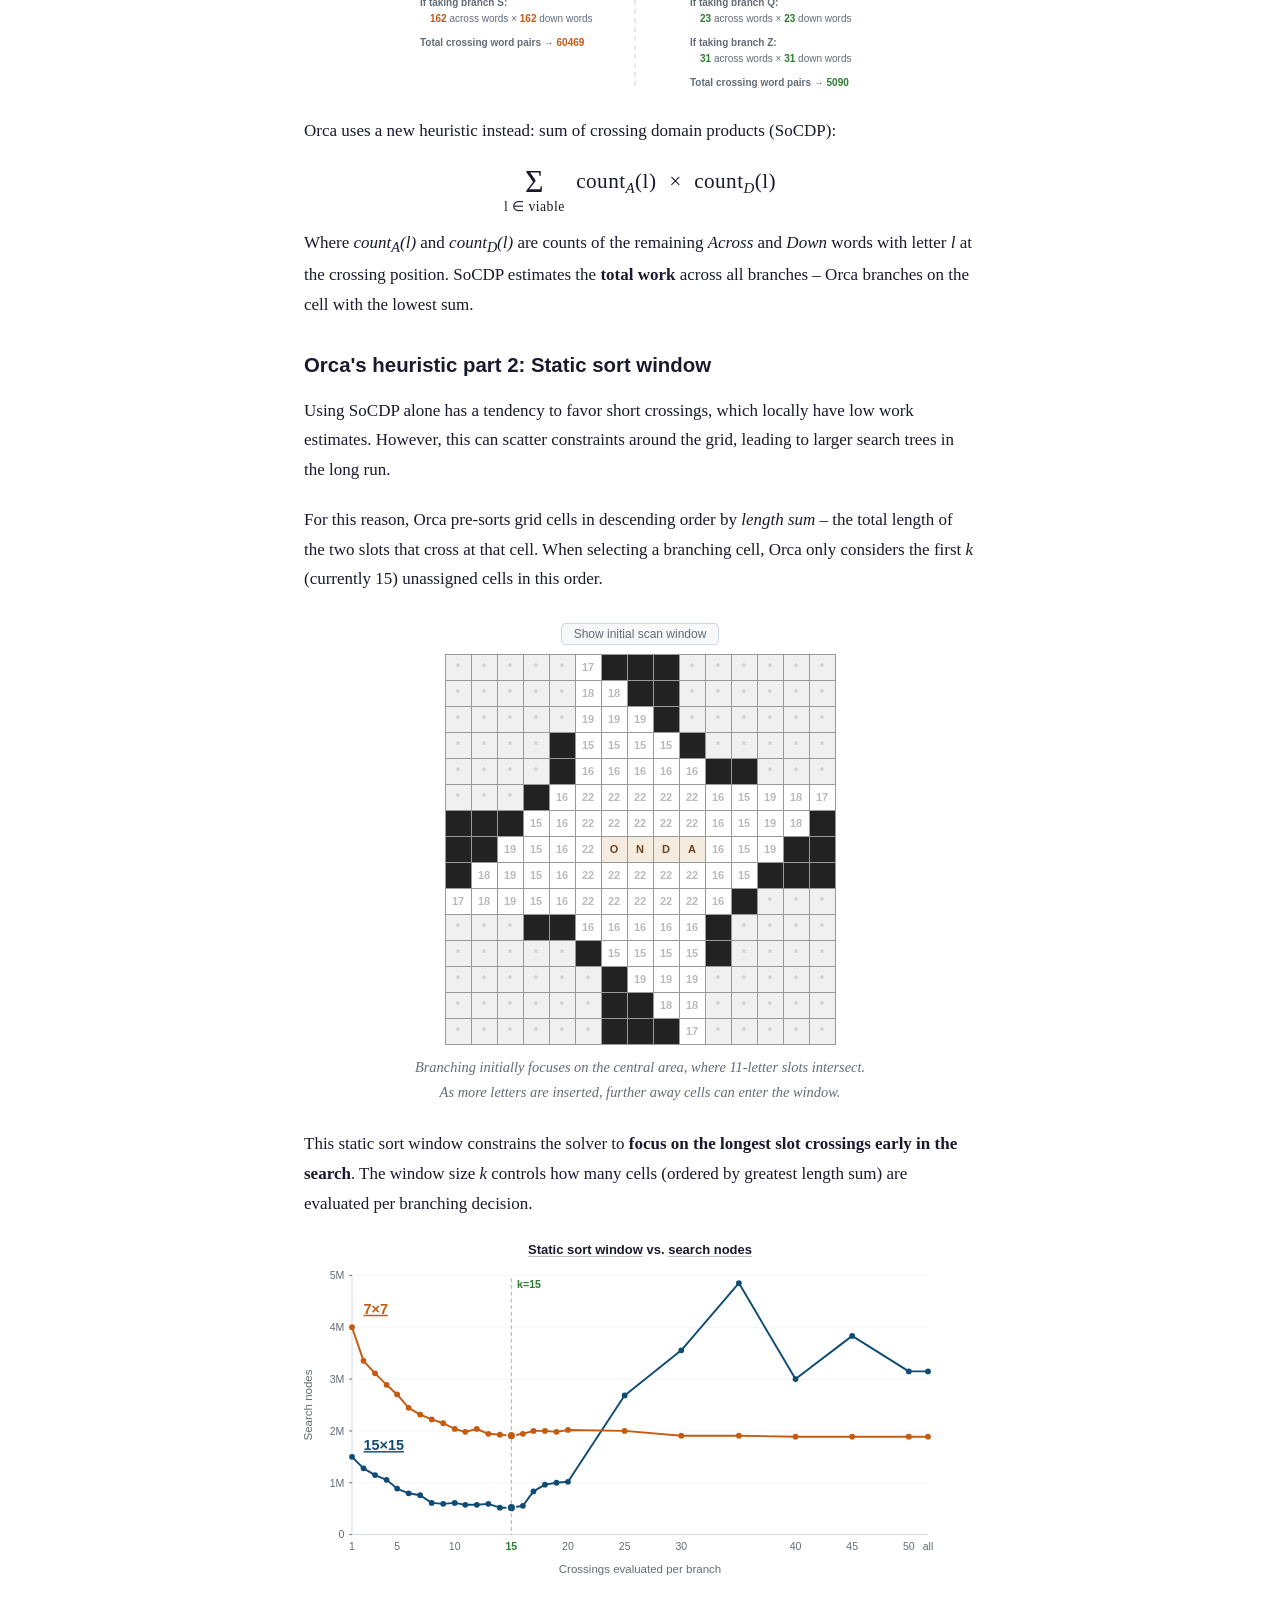
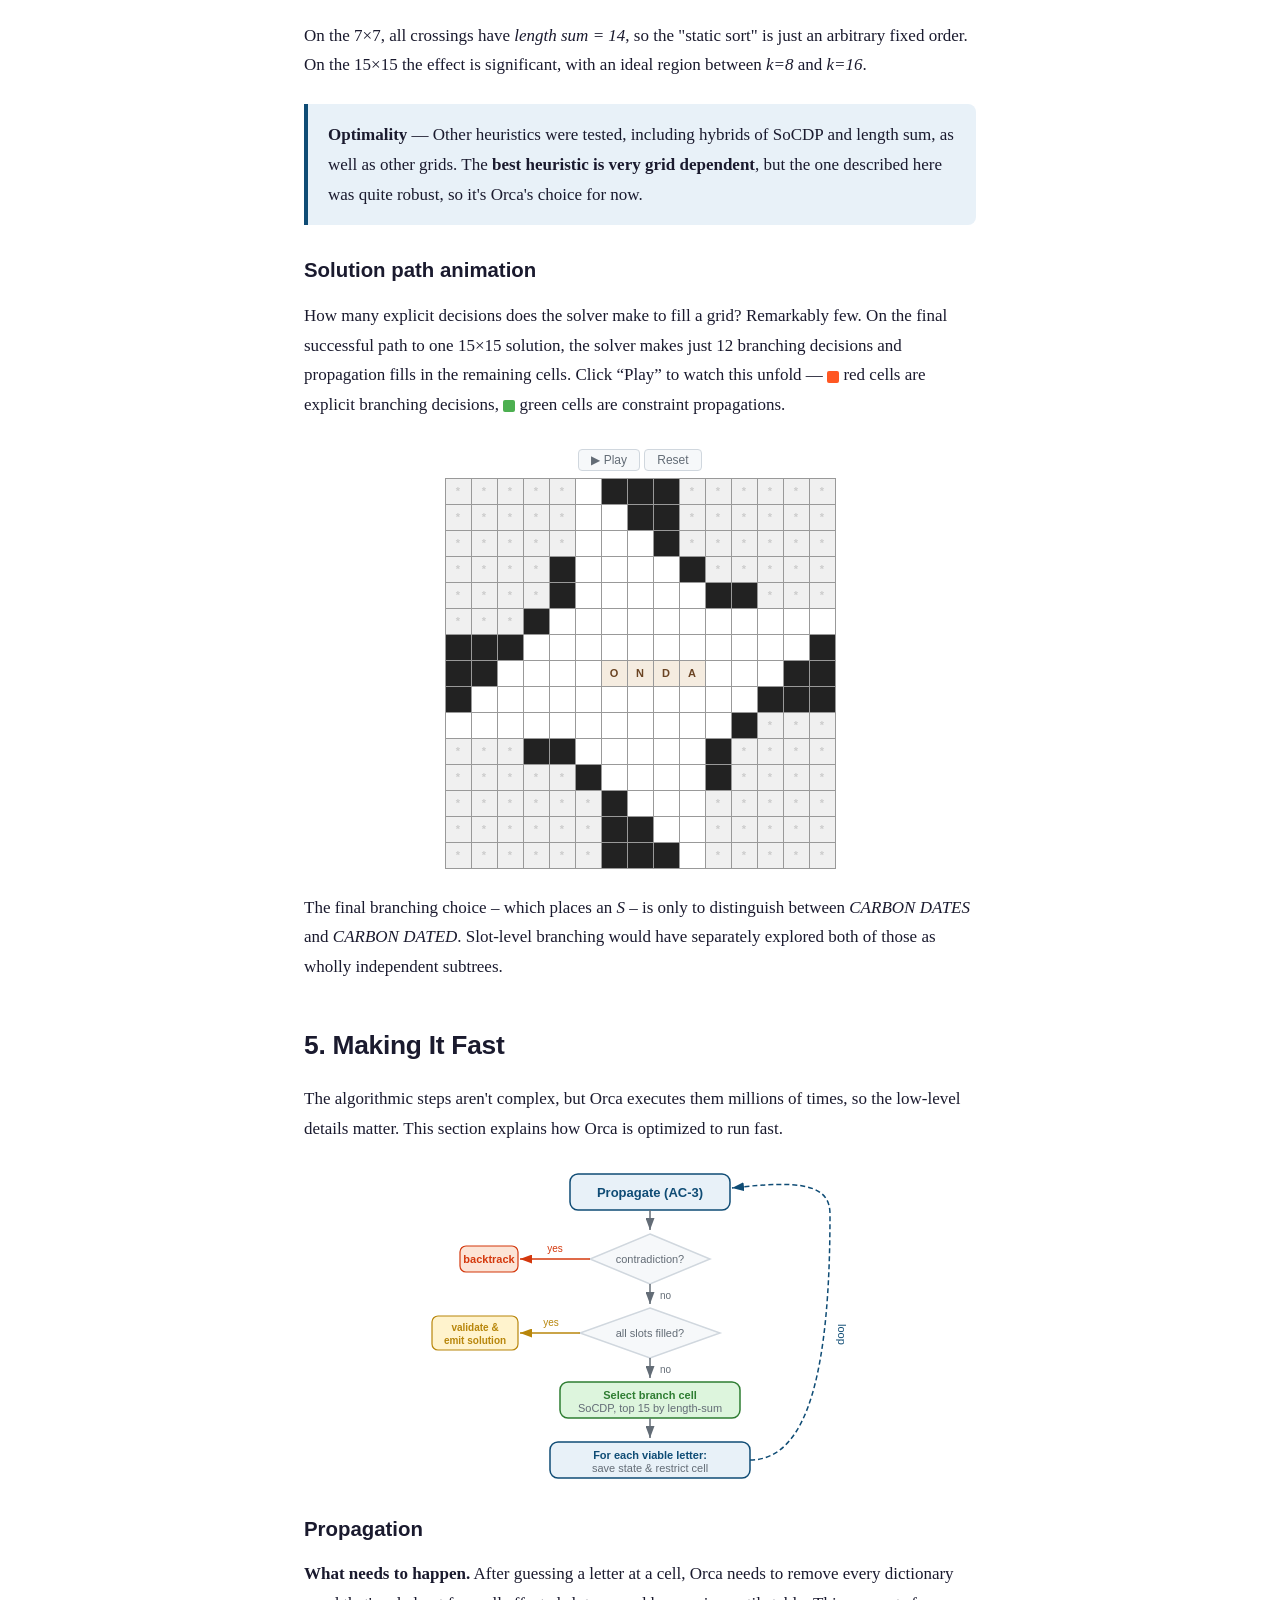
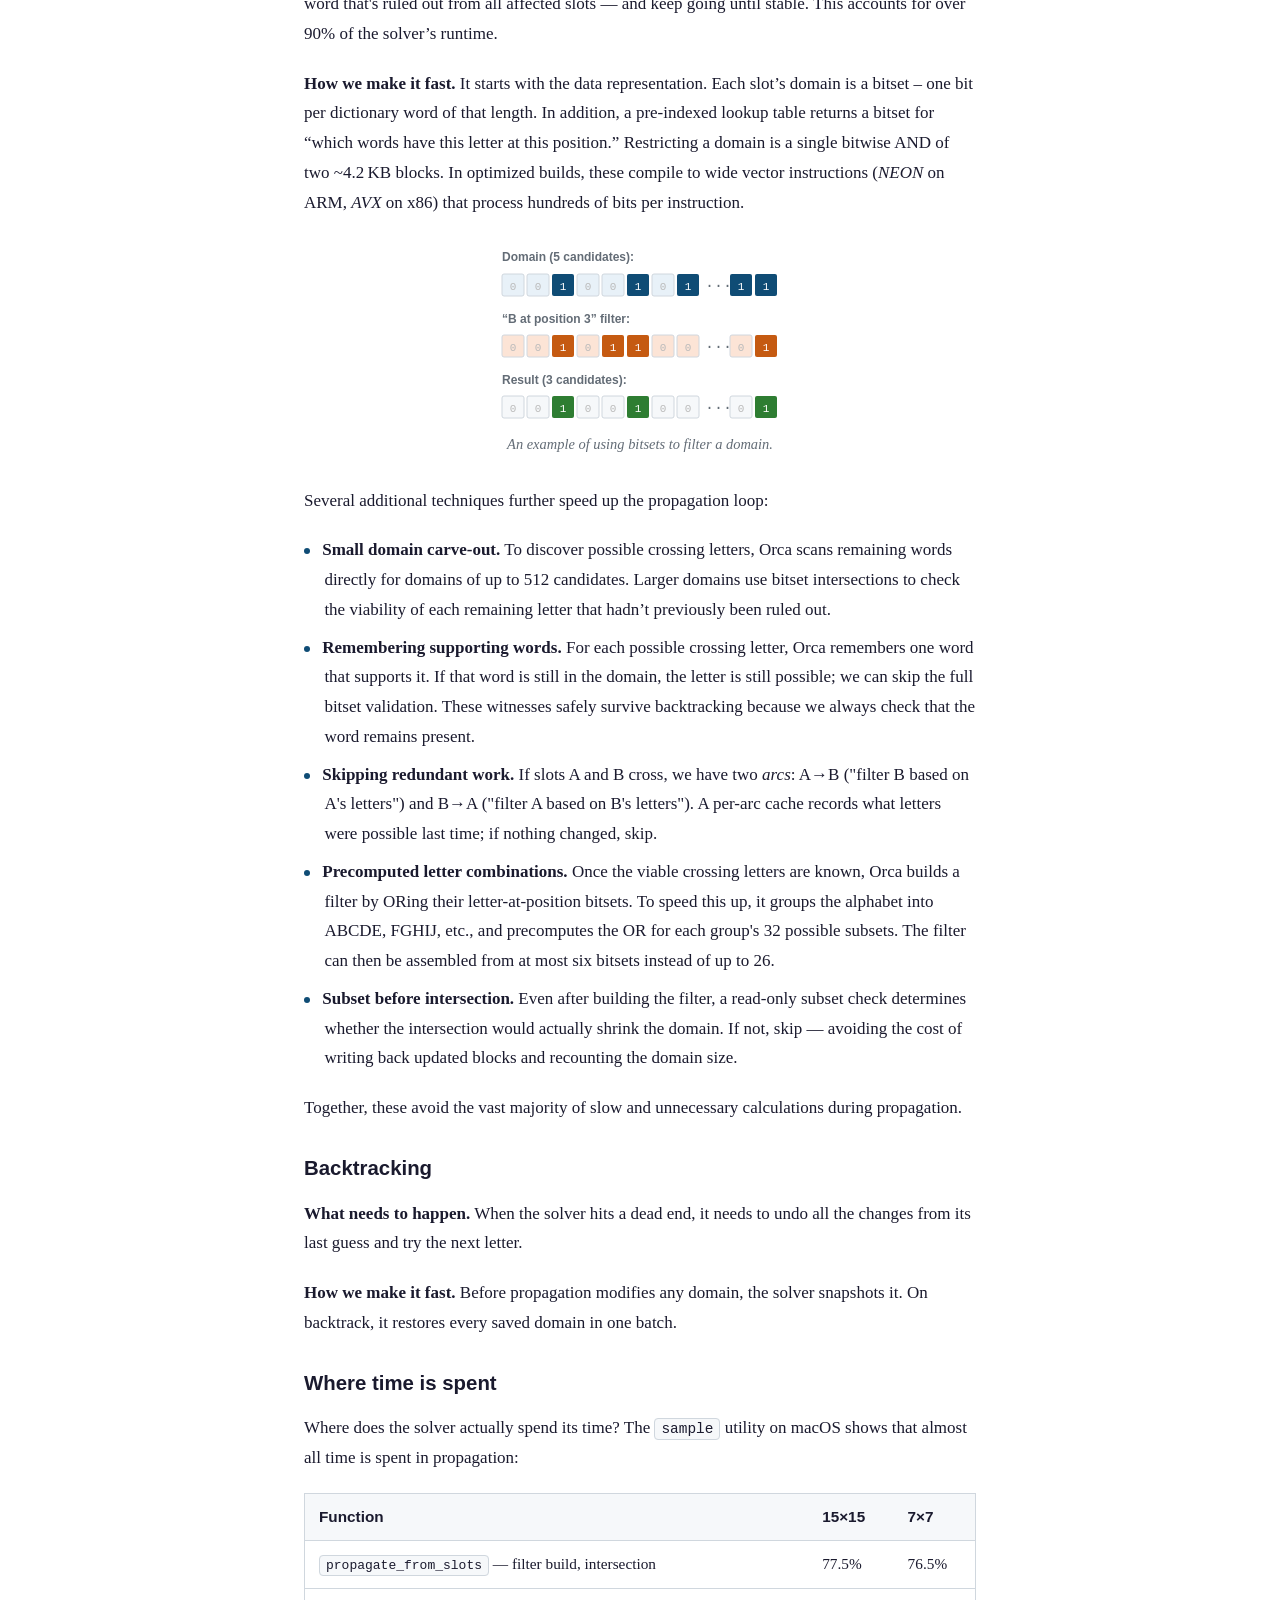
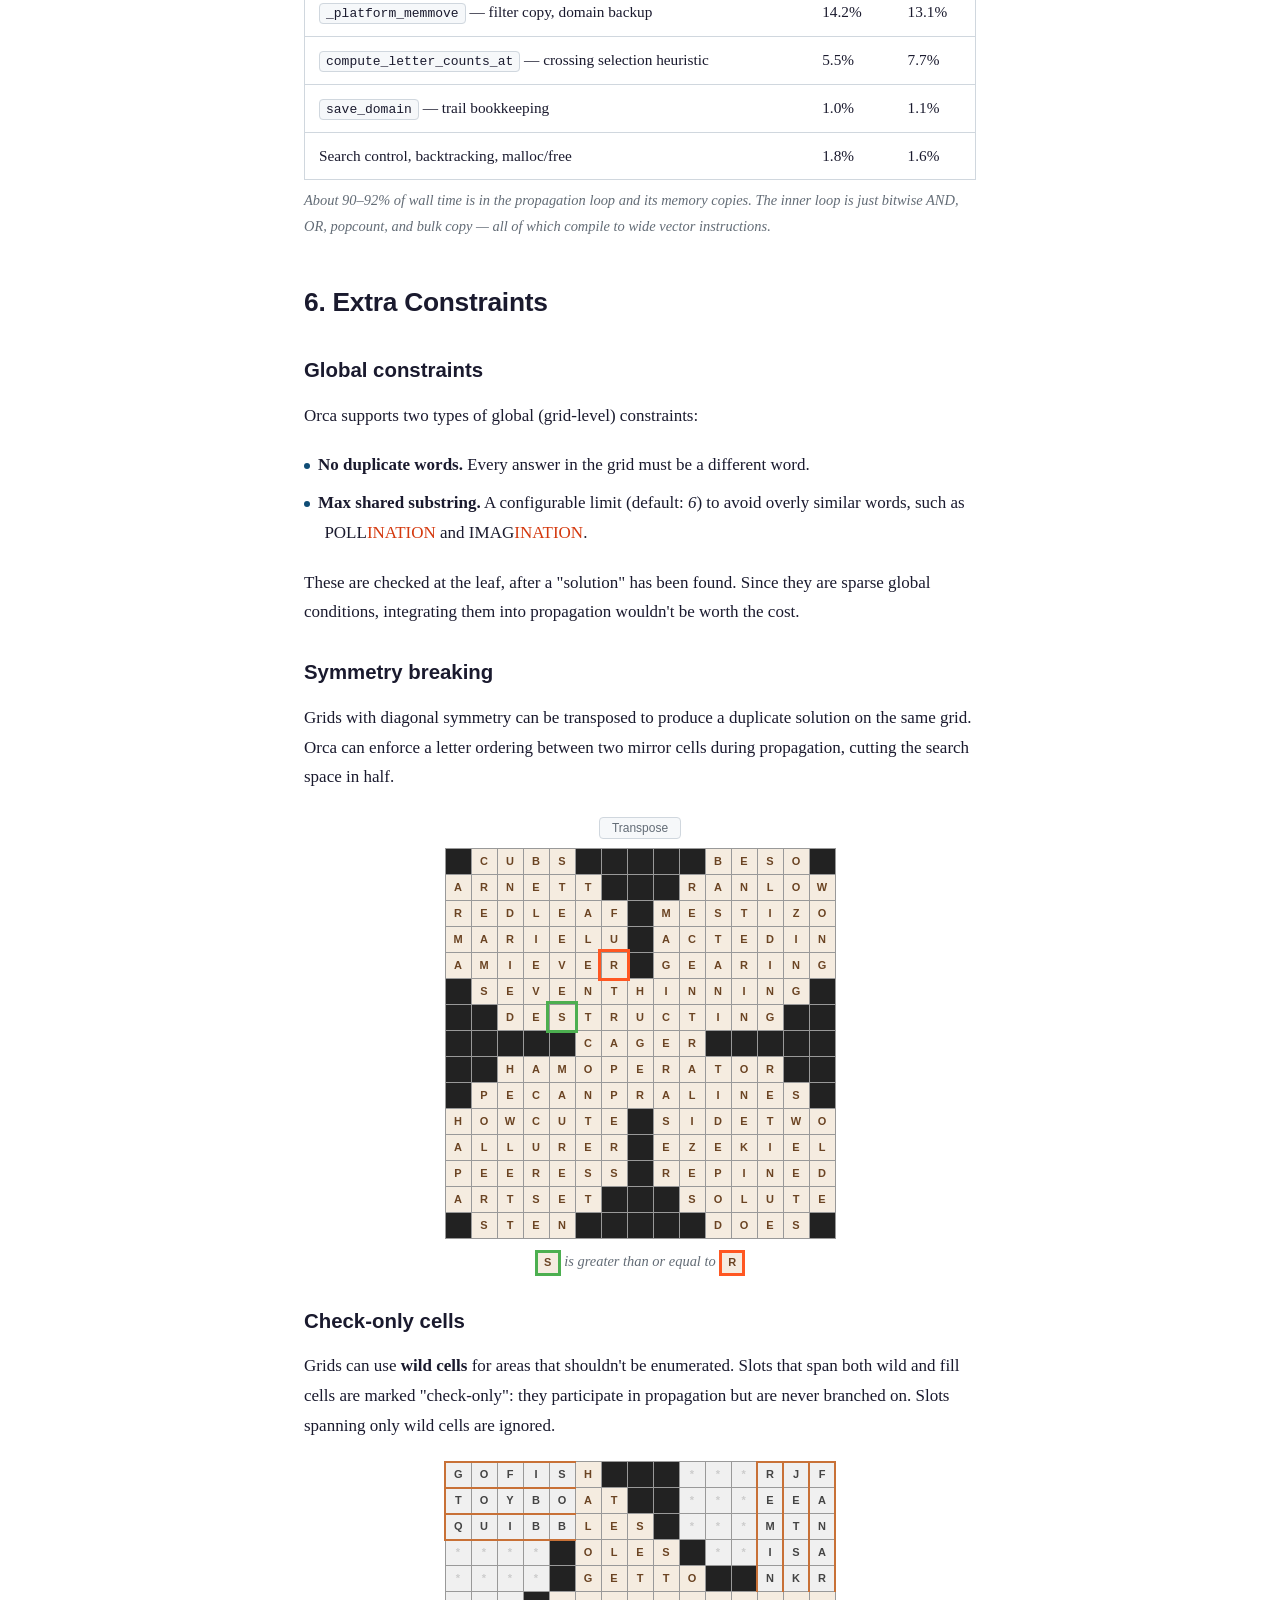
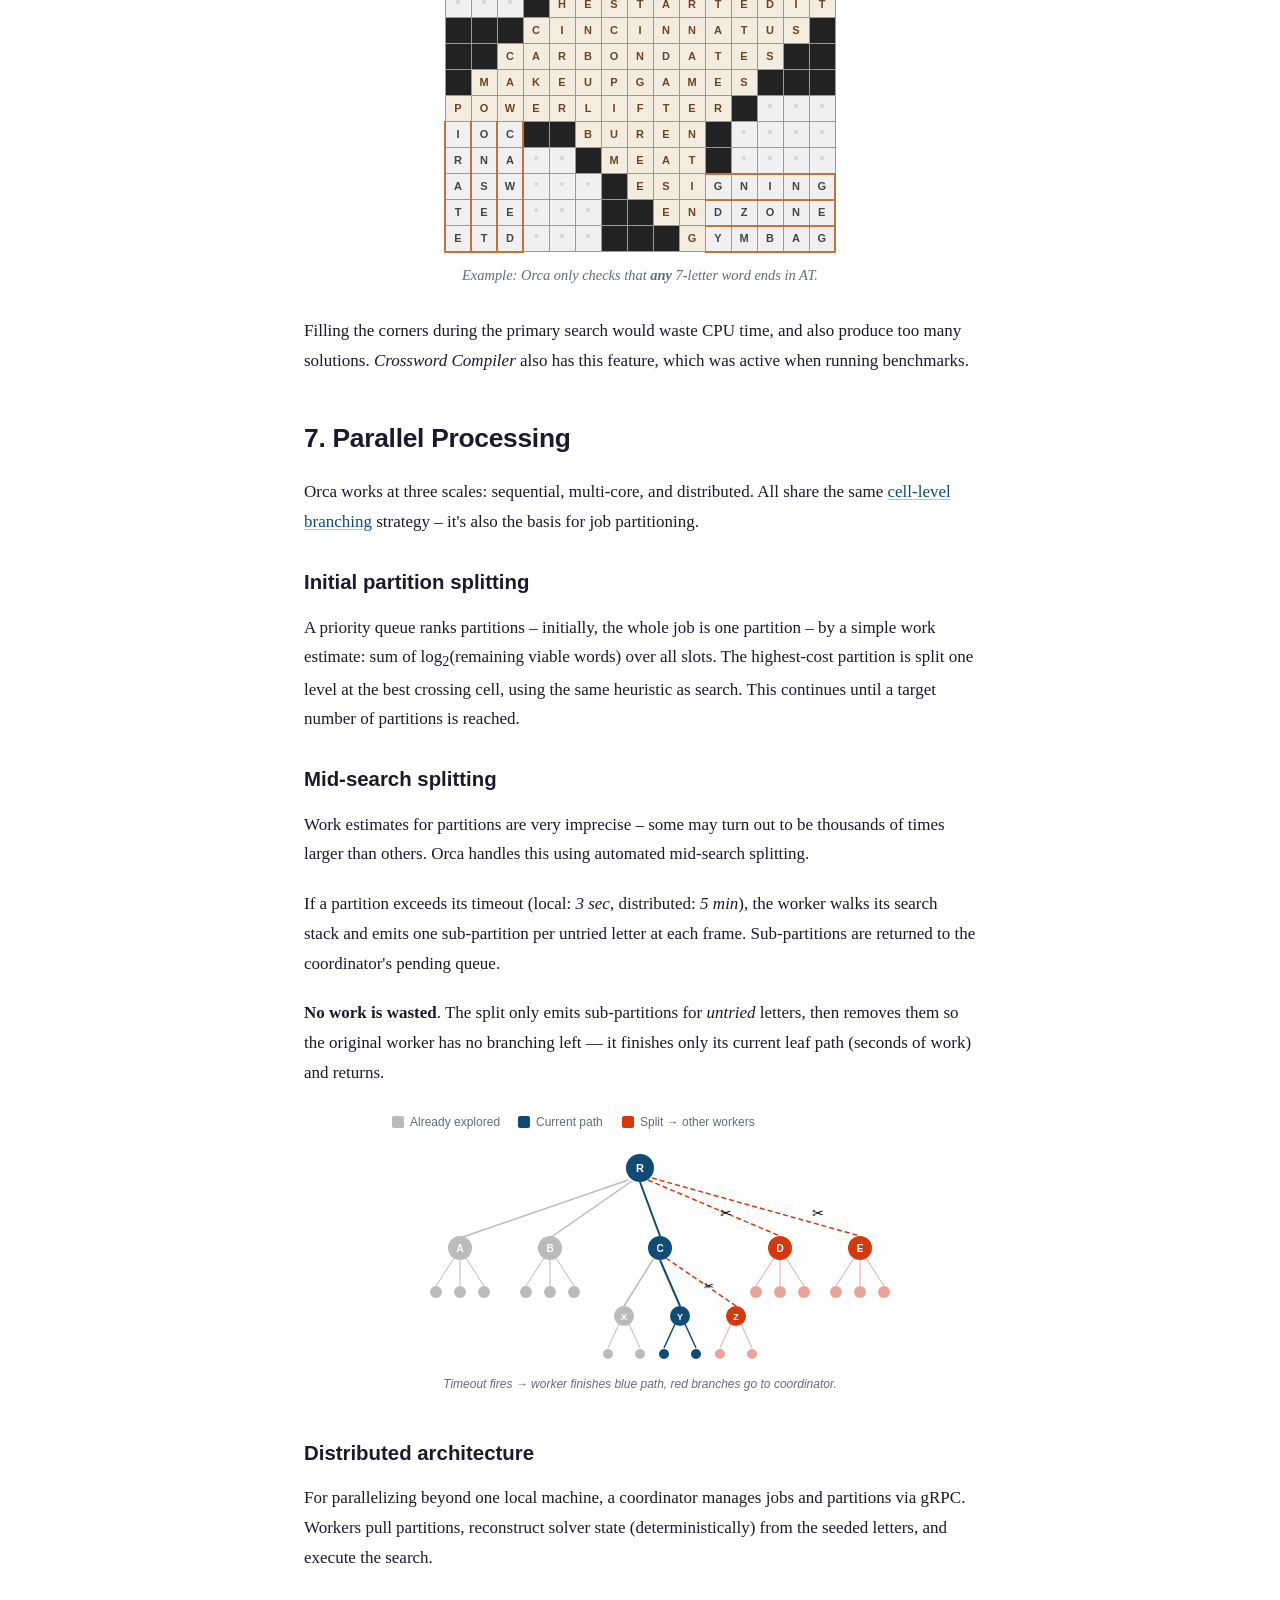
==== commit a07d118b: "Explain cached letter support in propagation overview" ====
--- a/docs/index.html
+++ b/docs/index.html
@@ -2309,7 +2309,11 @@
 <ul>
 
 <li>
-    <strong>Small domain carve-out.</strong> To discover possible crossing letters, Orca scans remaining words directly for domains of up to 2,000 candidates; otherwise, it tests overlap with each letter-at-position bitset. Filtering the neighboring domain uses bitsets in both cases.
+    <strong>Small domain carve-out.</strong> To discover possible crossing letters, Orca scans remaining words directly for domains of up to 512 candidates. Larger domains use bitset intersections to check the viability of each remaining letter that hadn&rsquo;t previously been ruled out.
+</li>
+
+<li>
+    <strong>Remembering supporting words.</strong> For each possible crossing letter, Orca remembers one word that supports it. If that word is still in the domain, the letter is still possible; we can skip the full bitset validation. These witnesses safely survive backtracking because we always check that the word remains present.
 </li>
 
 <li>
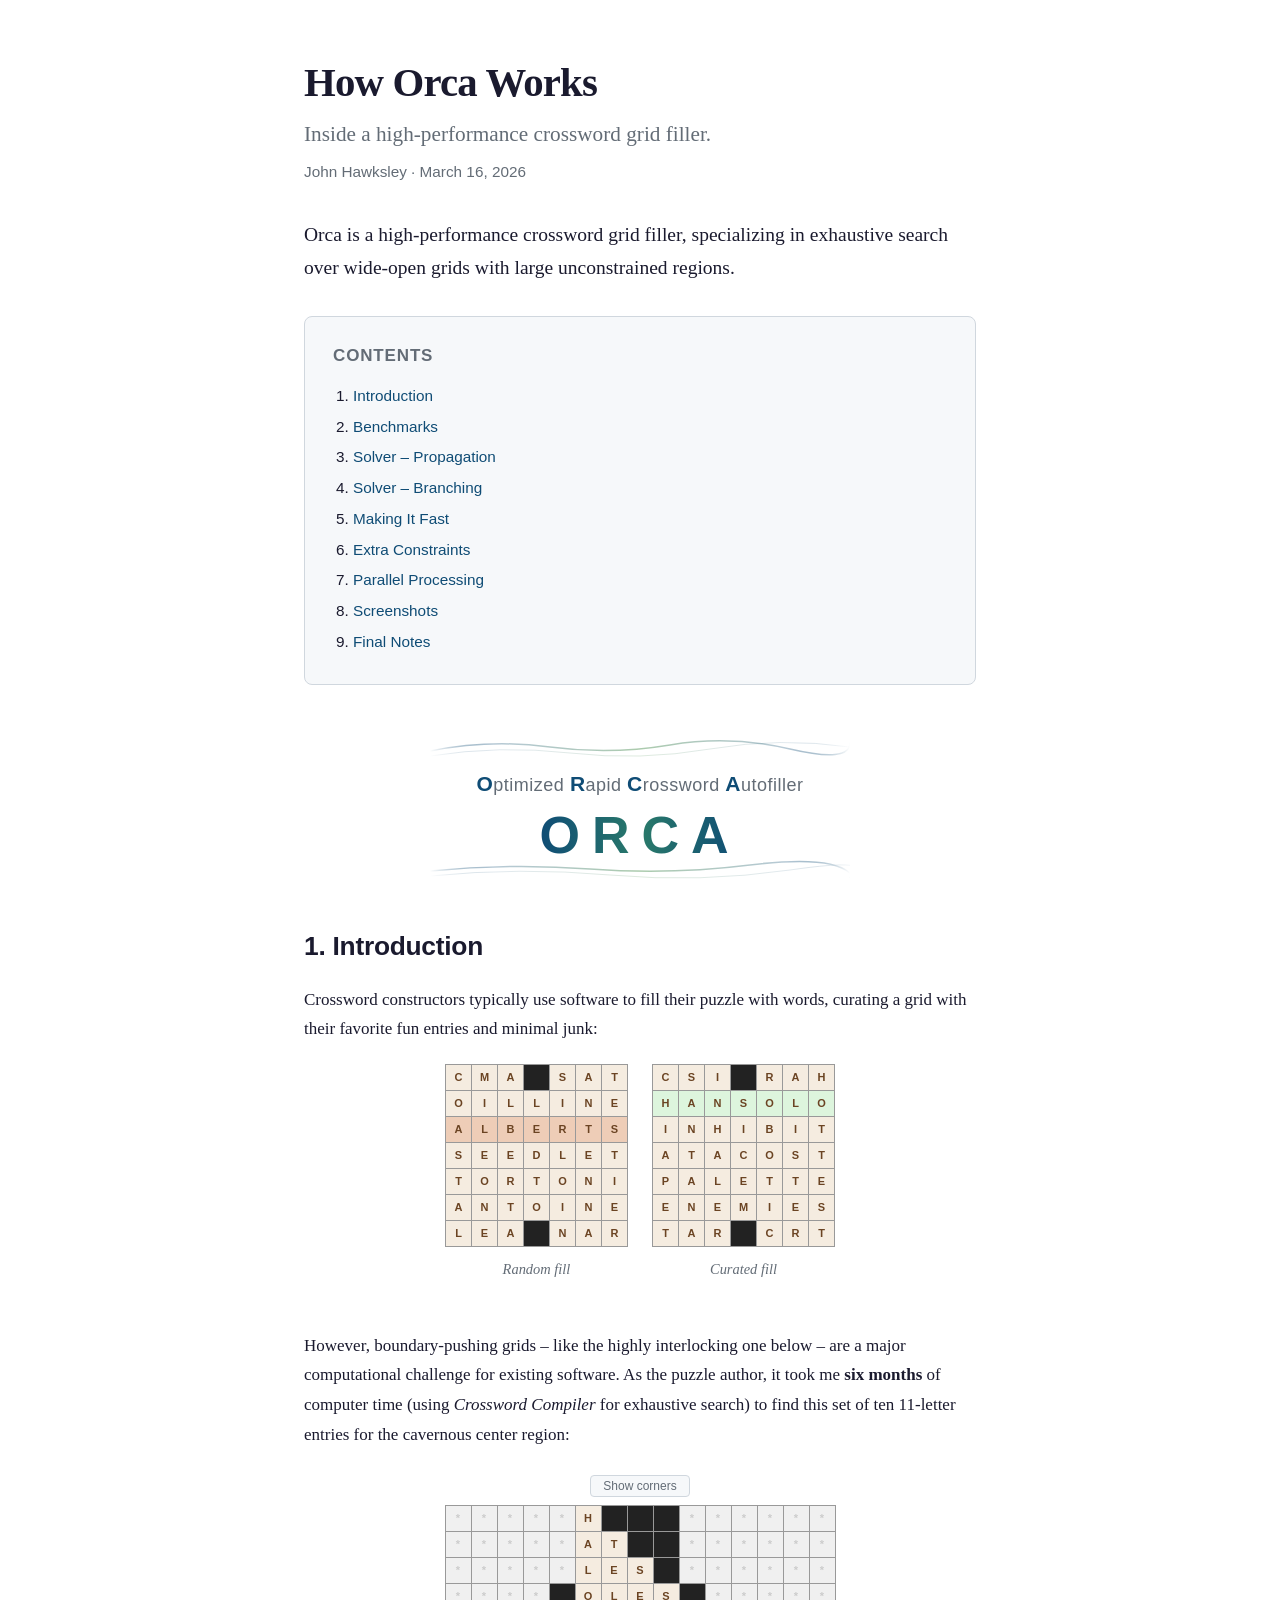
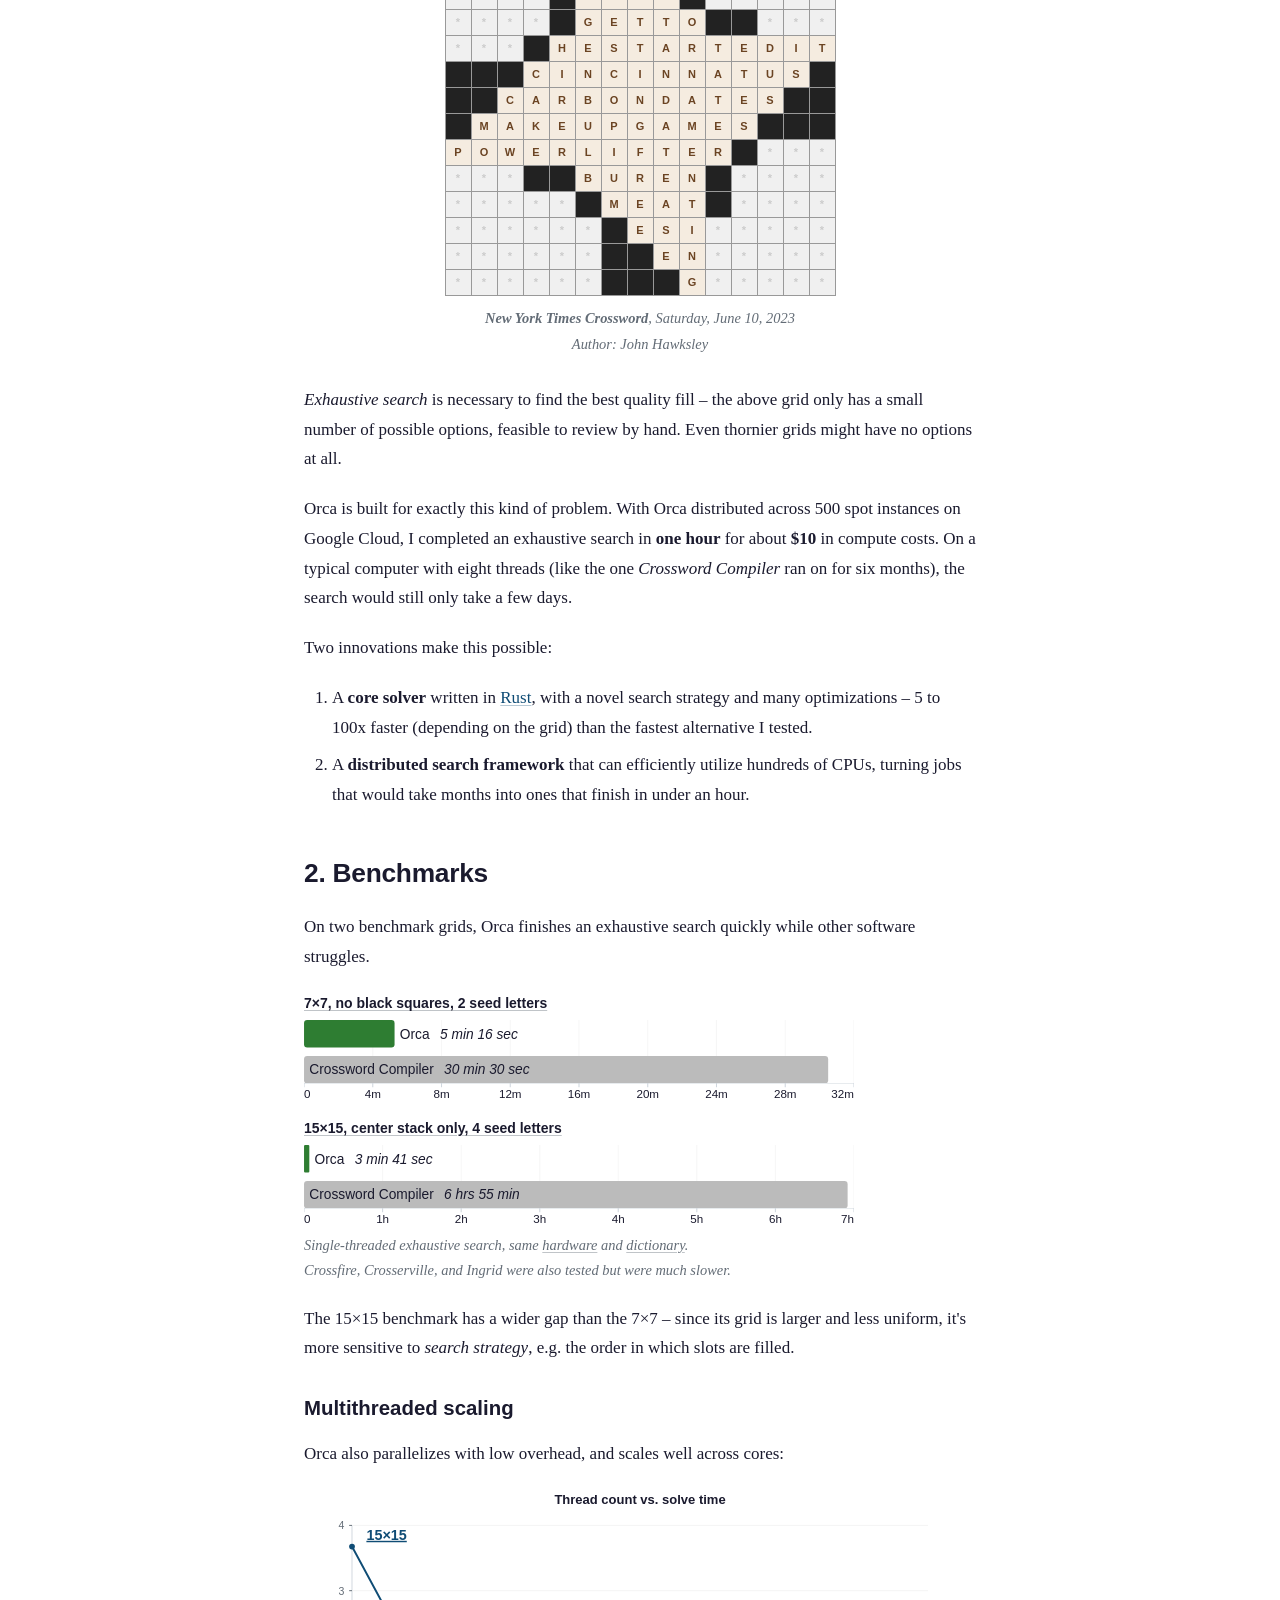
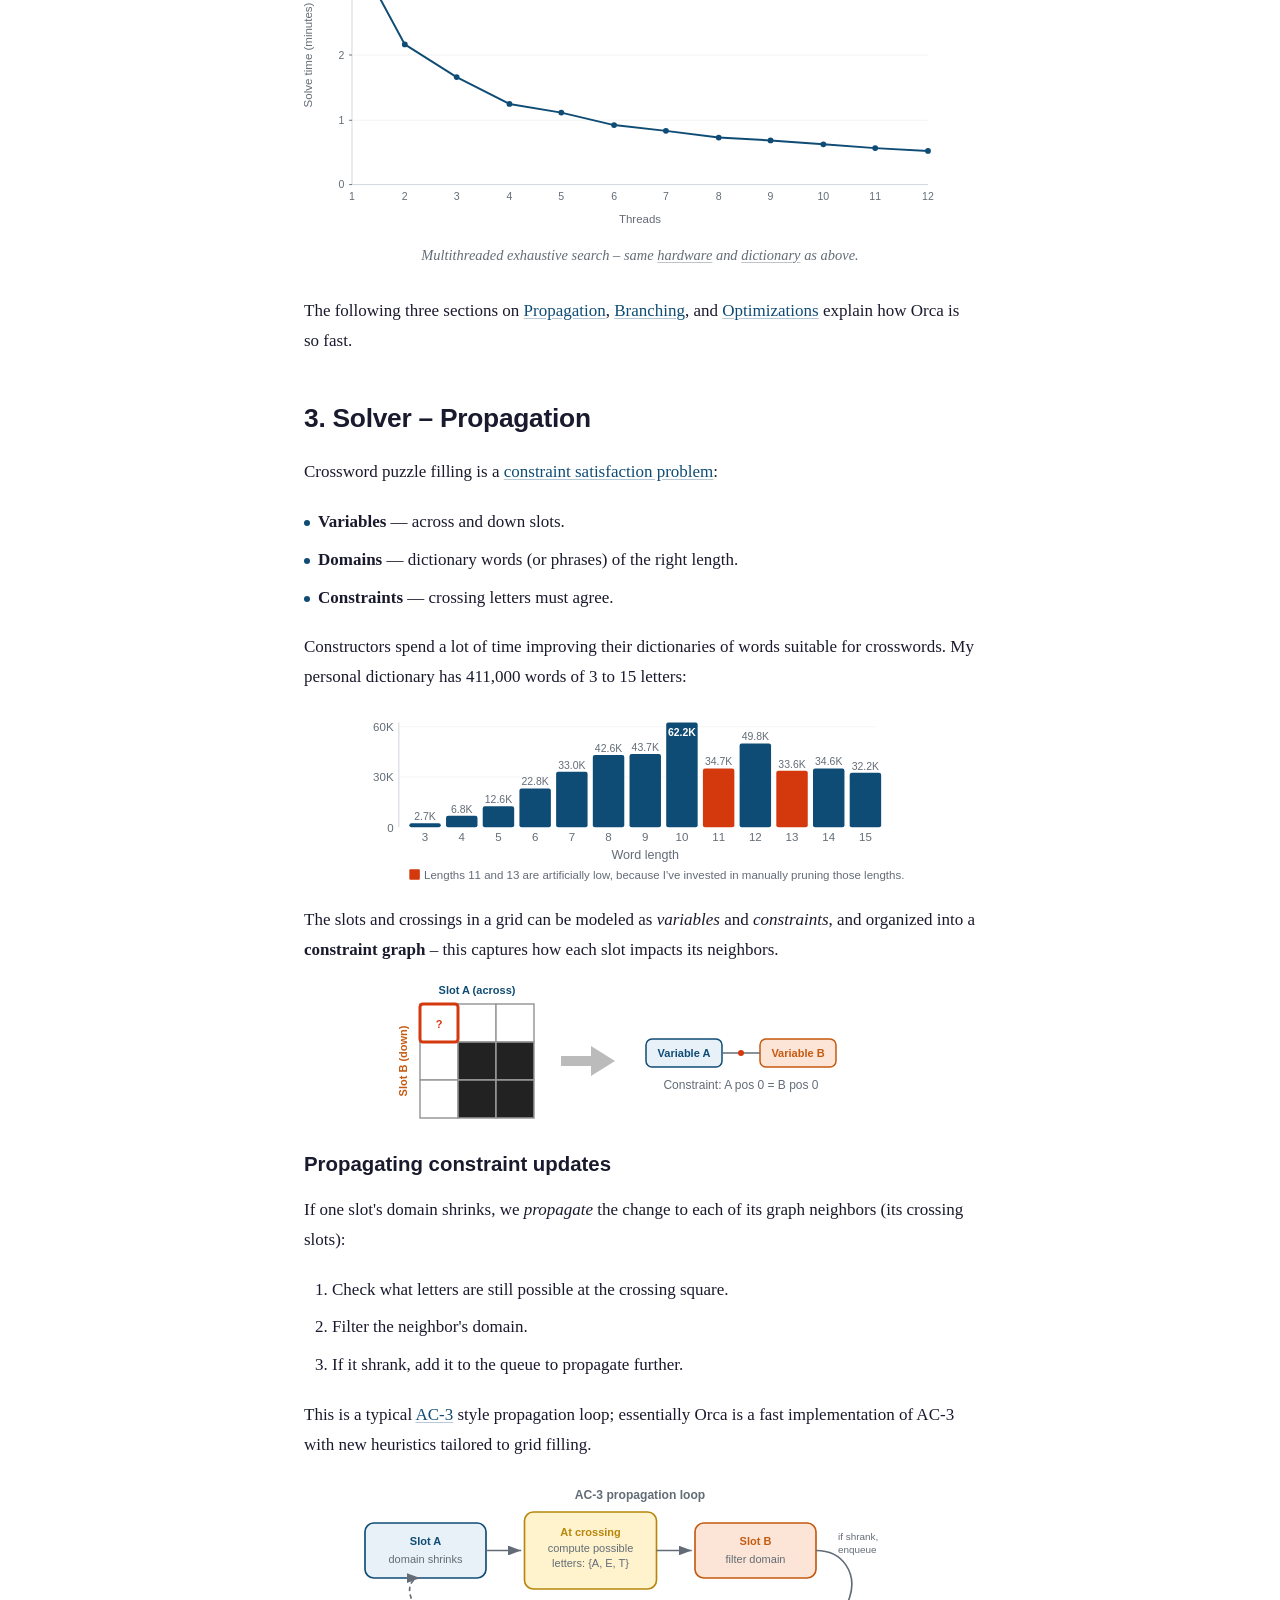
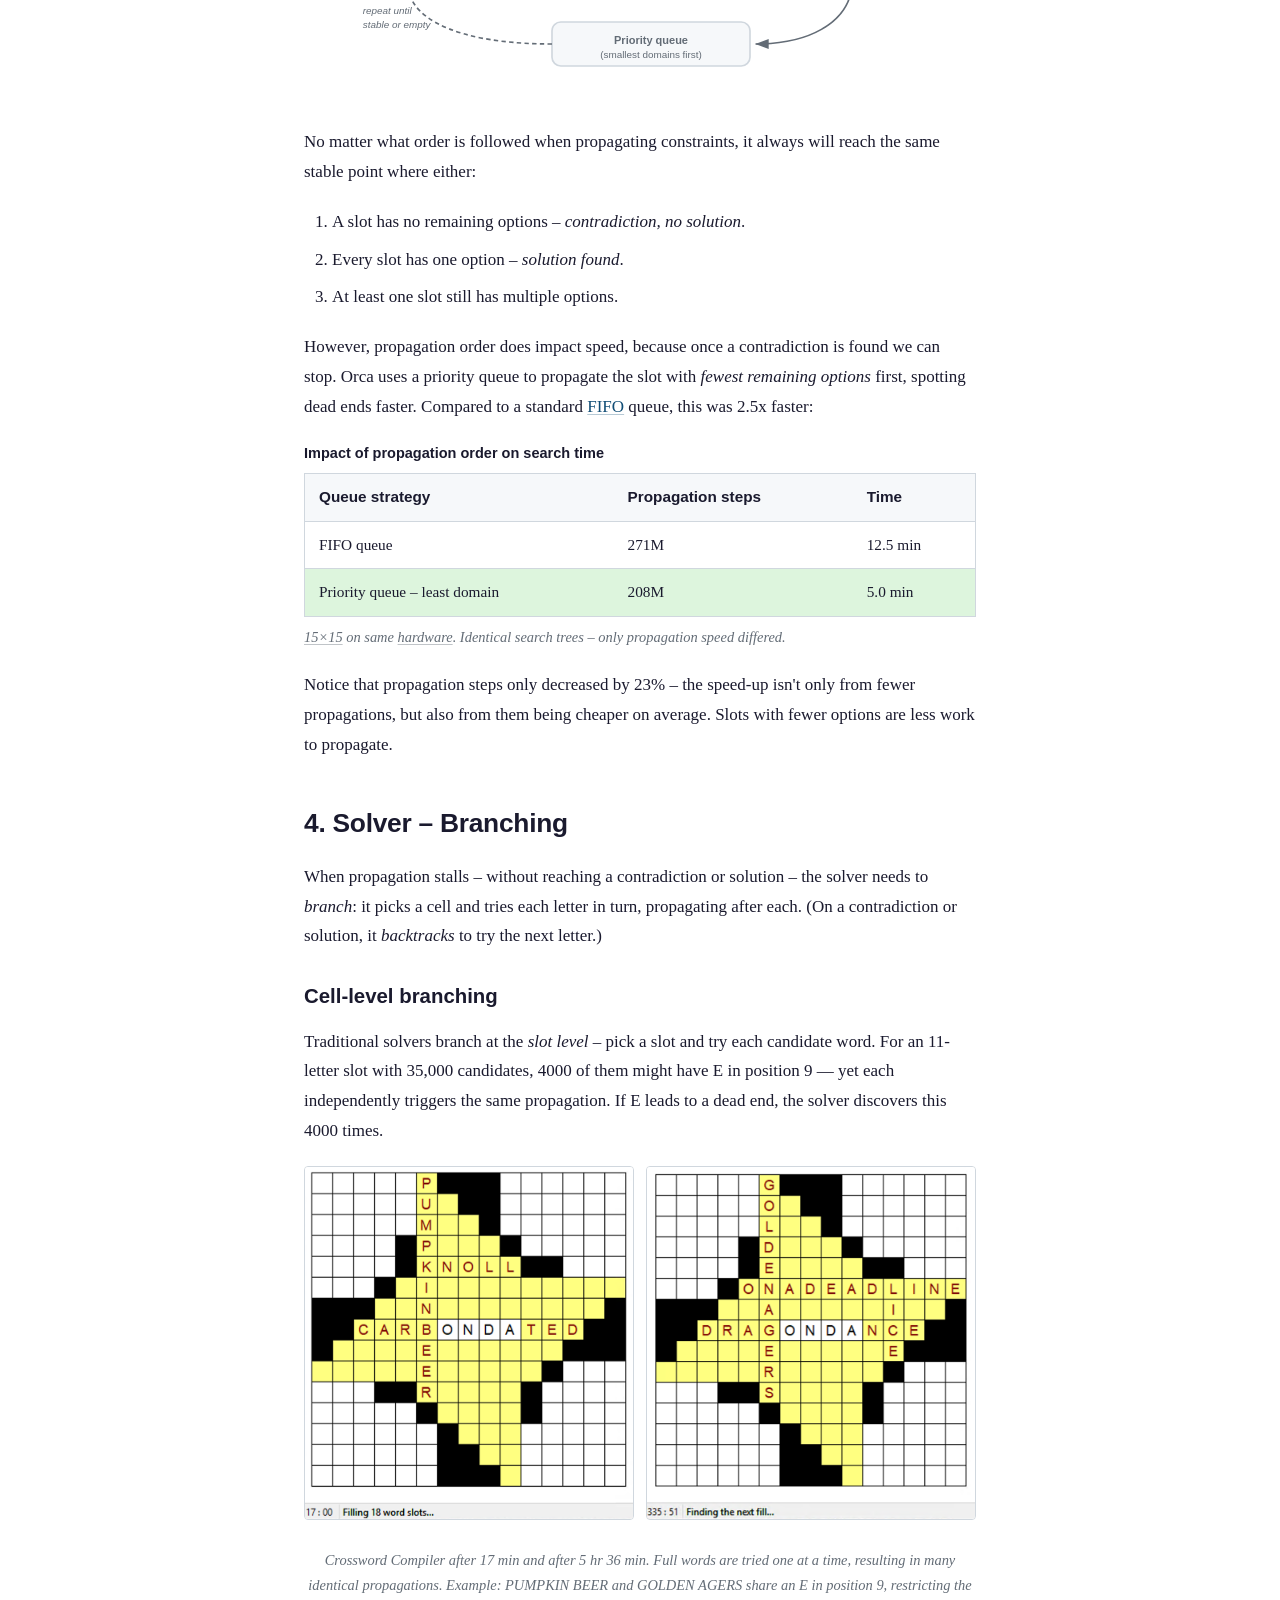
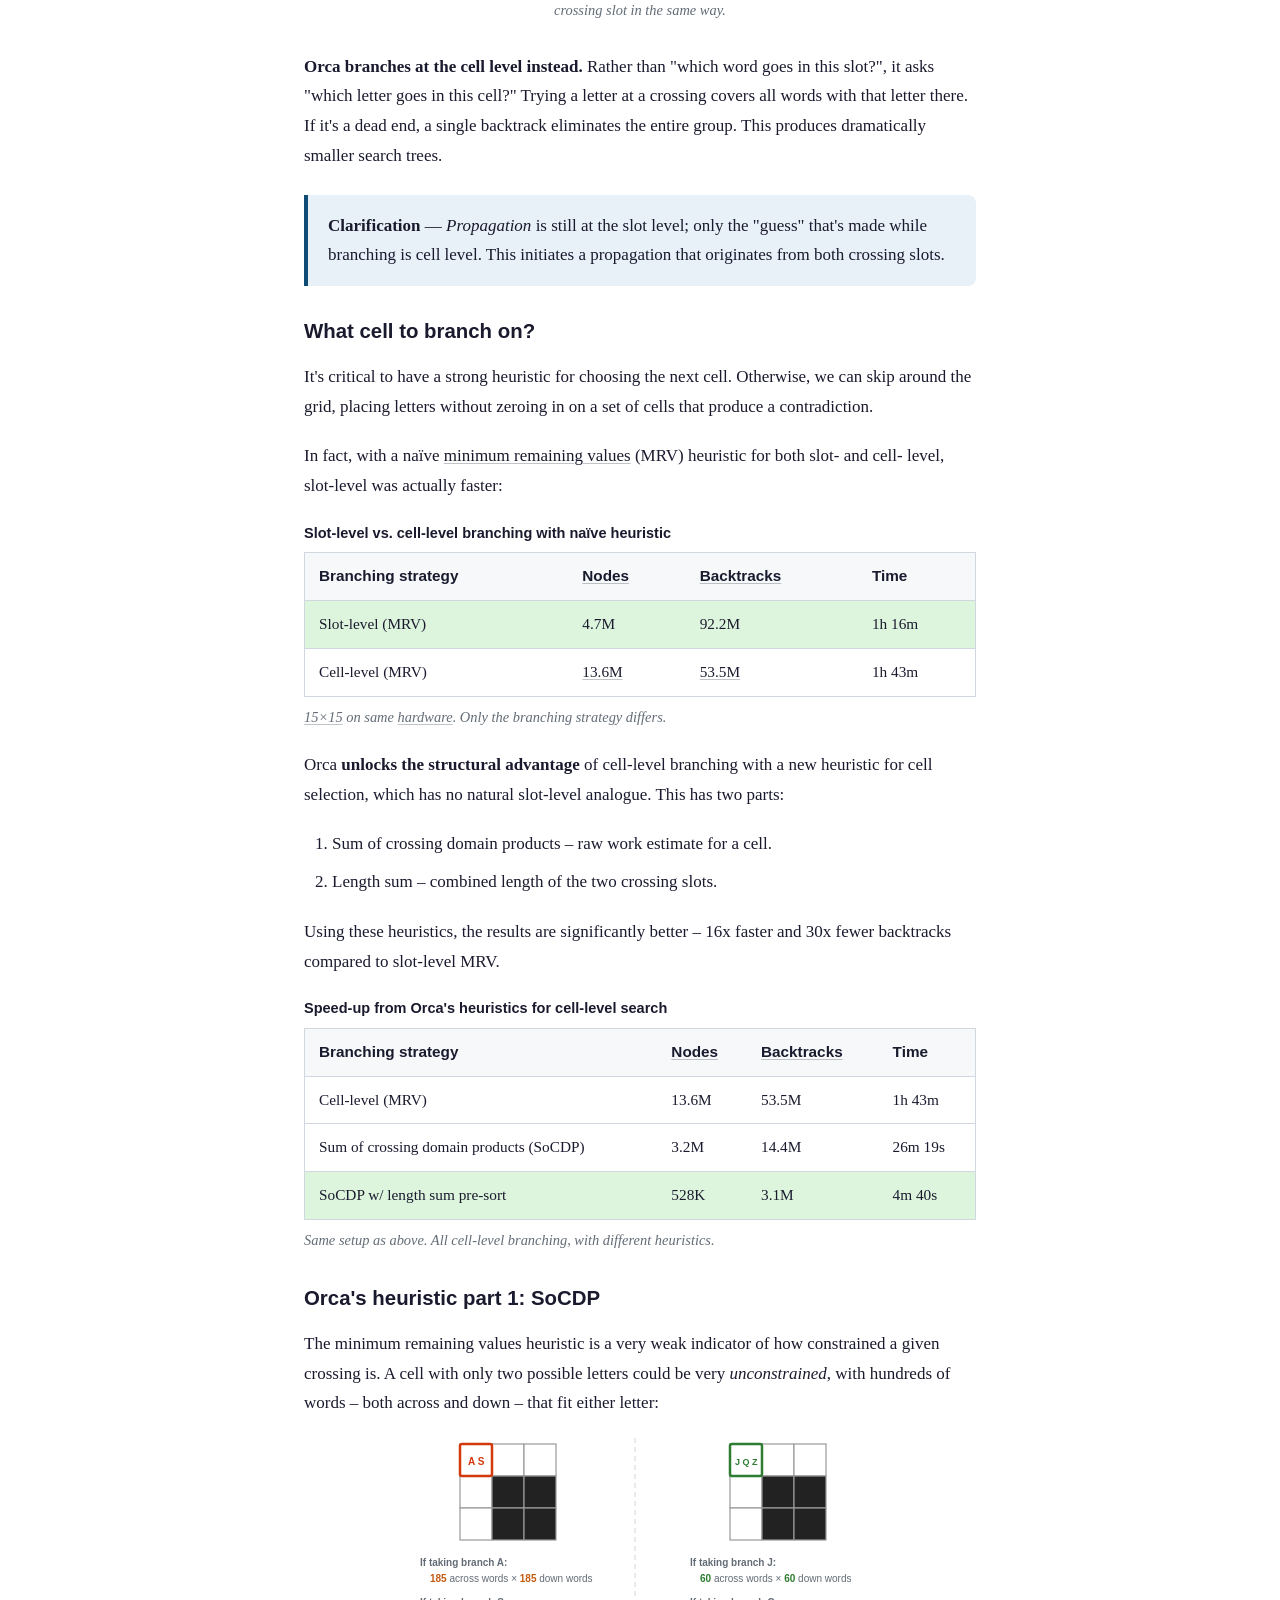
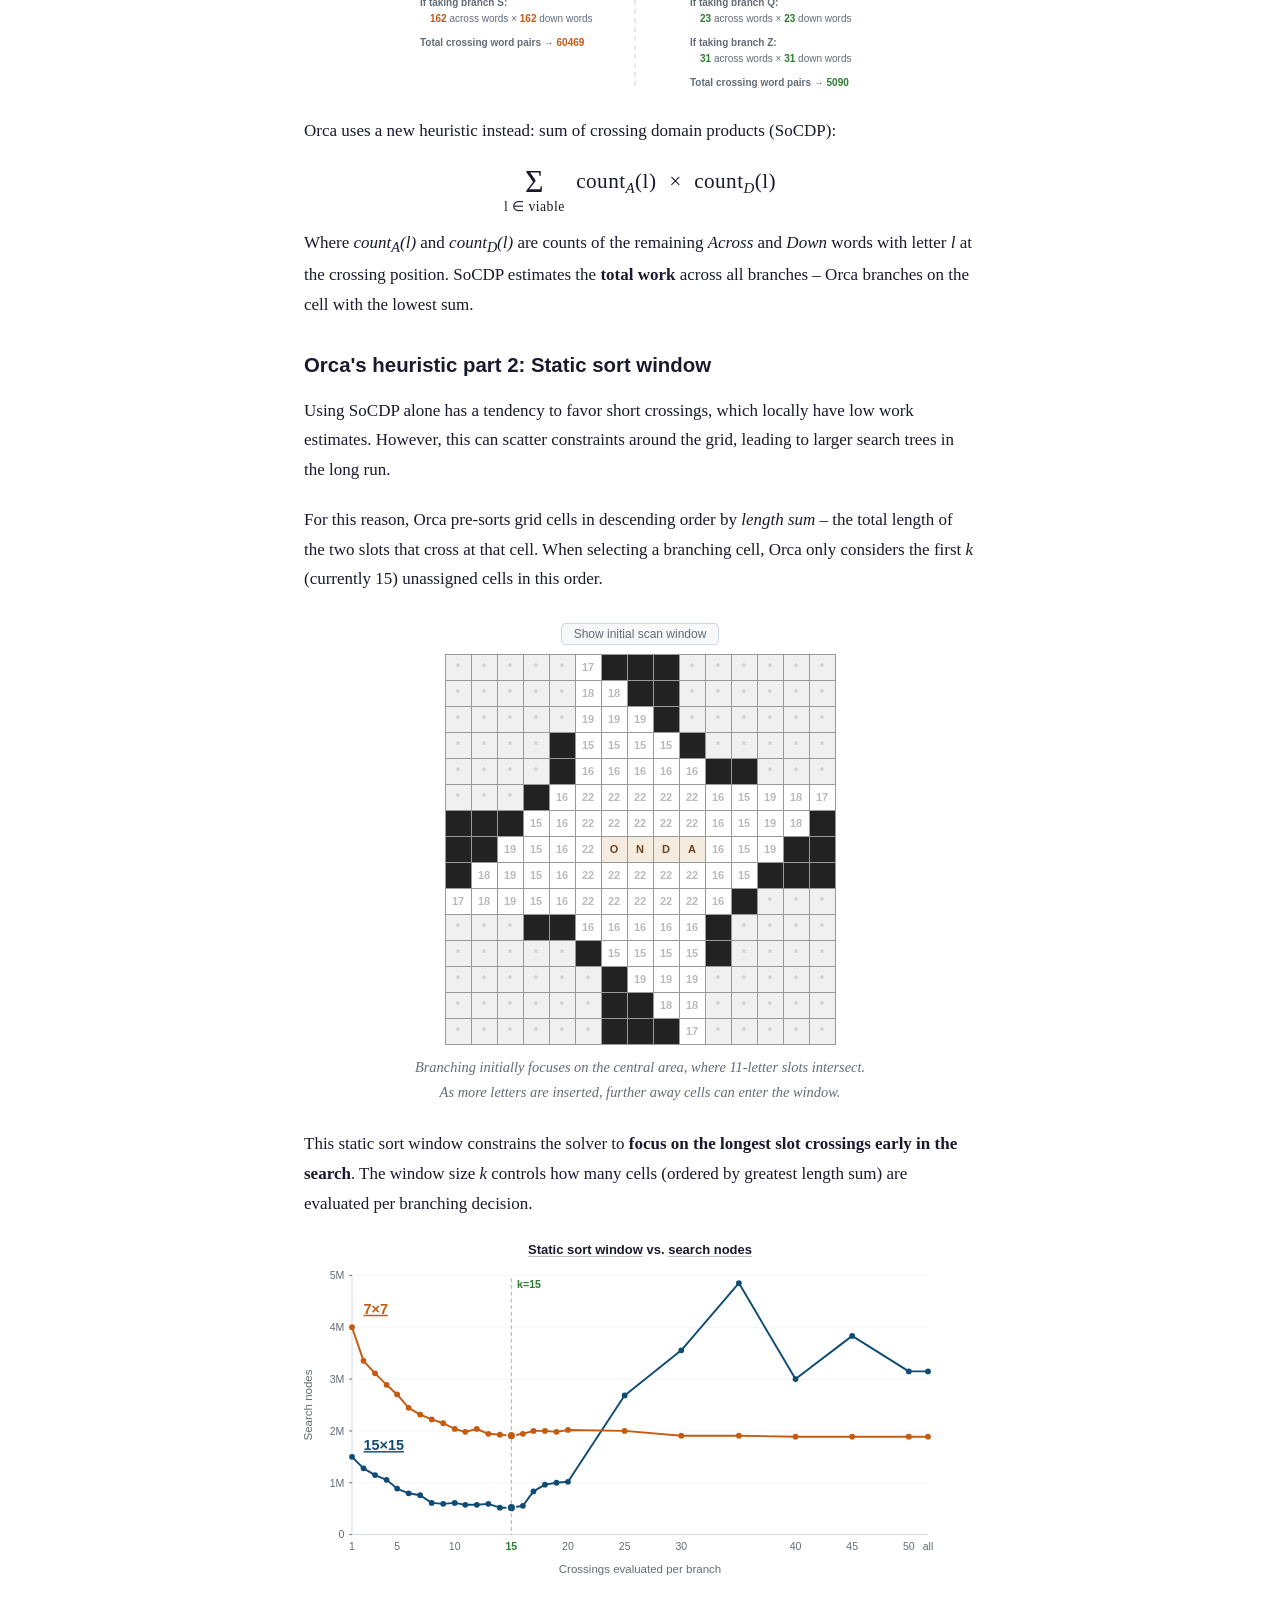
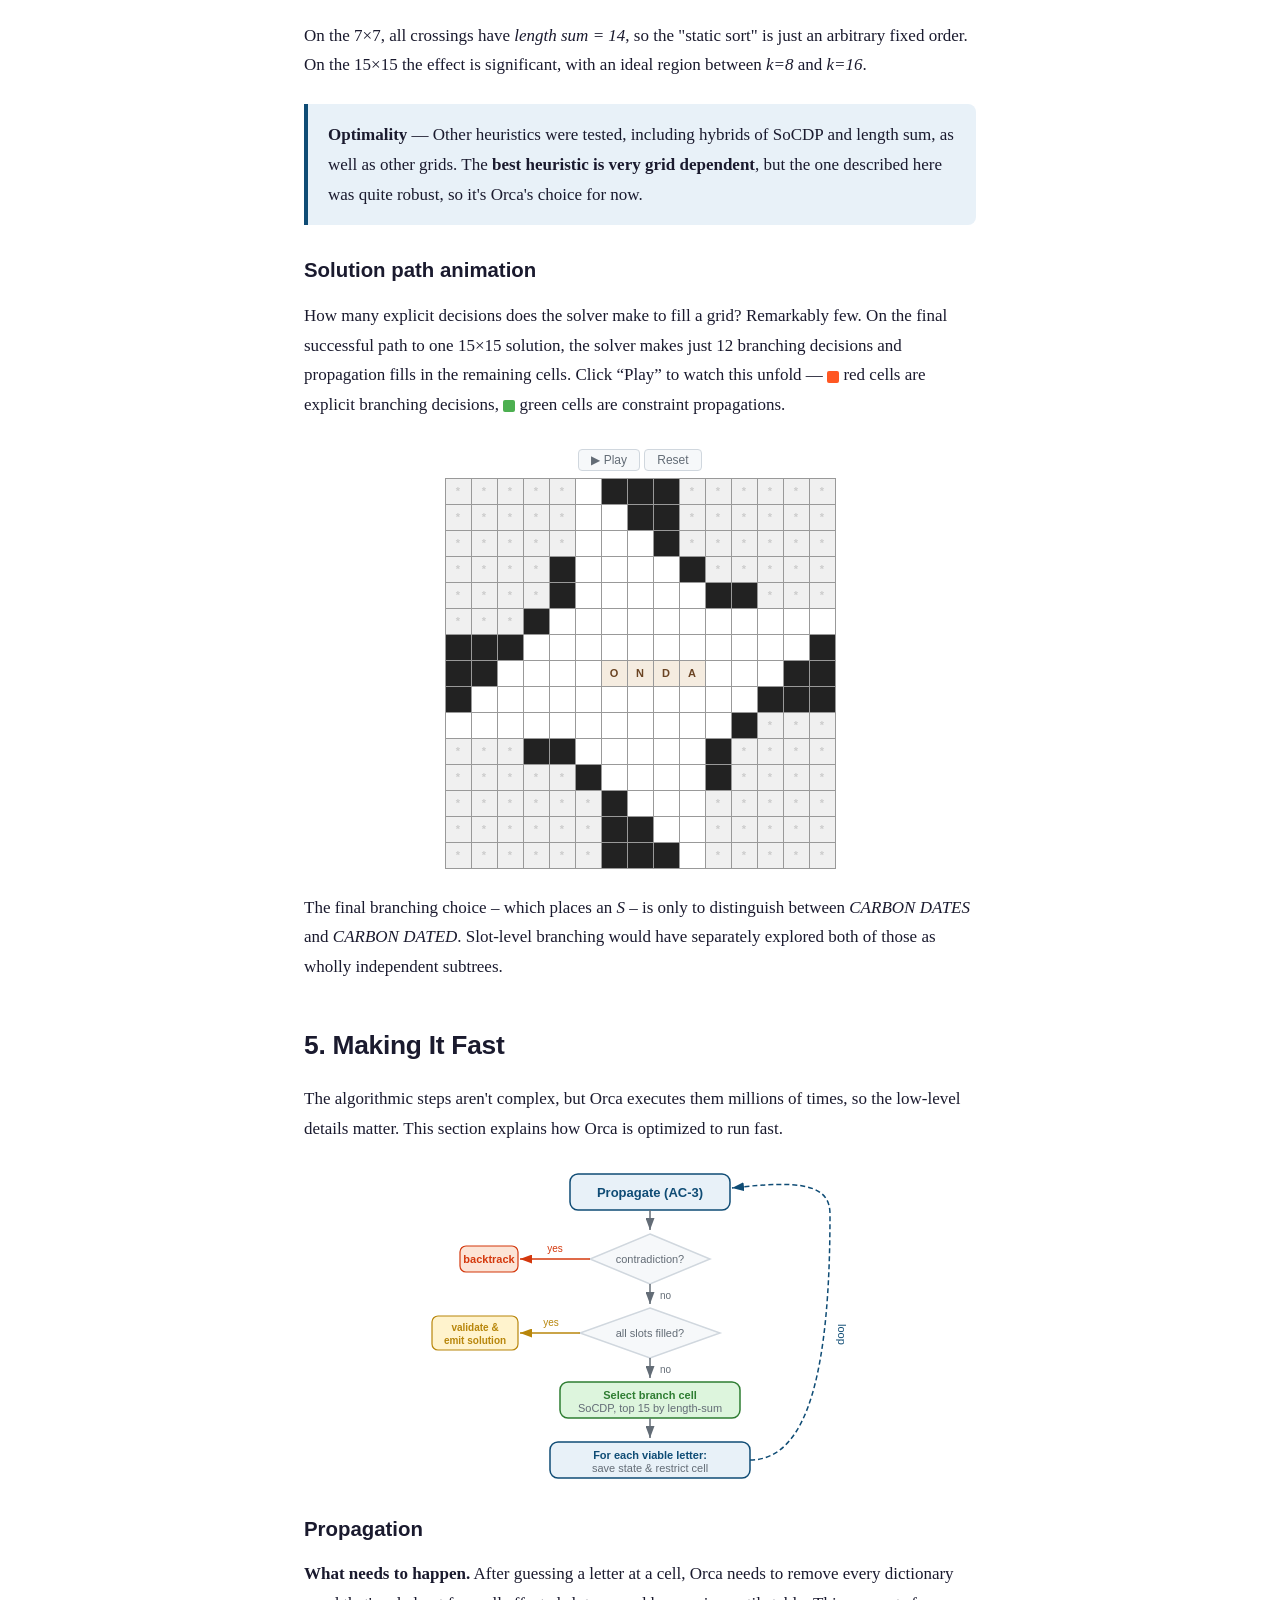
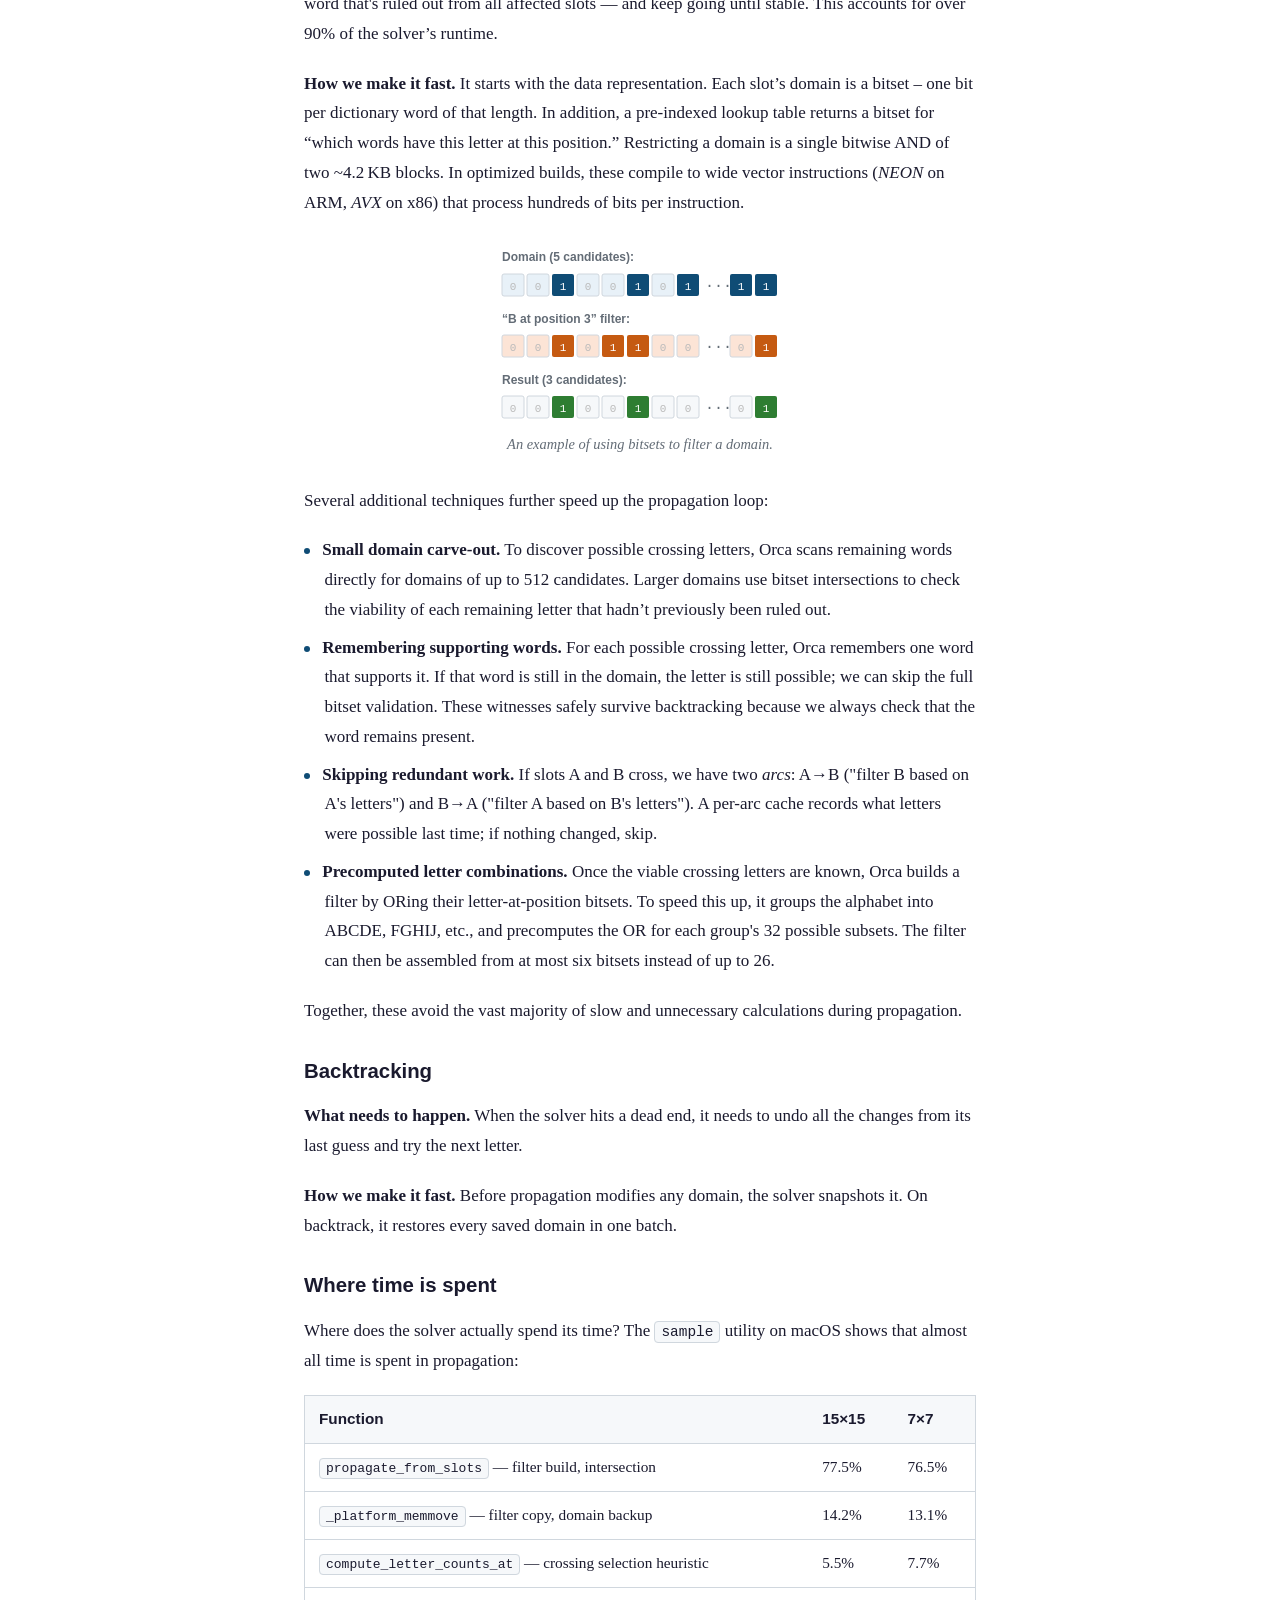
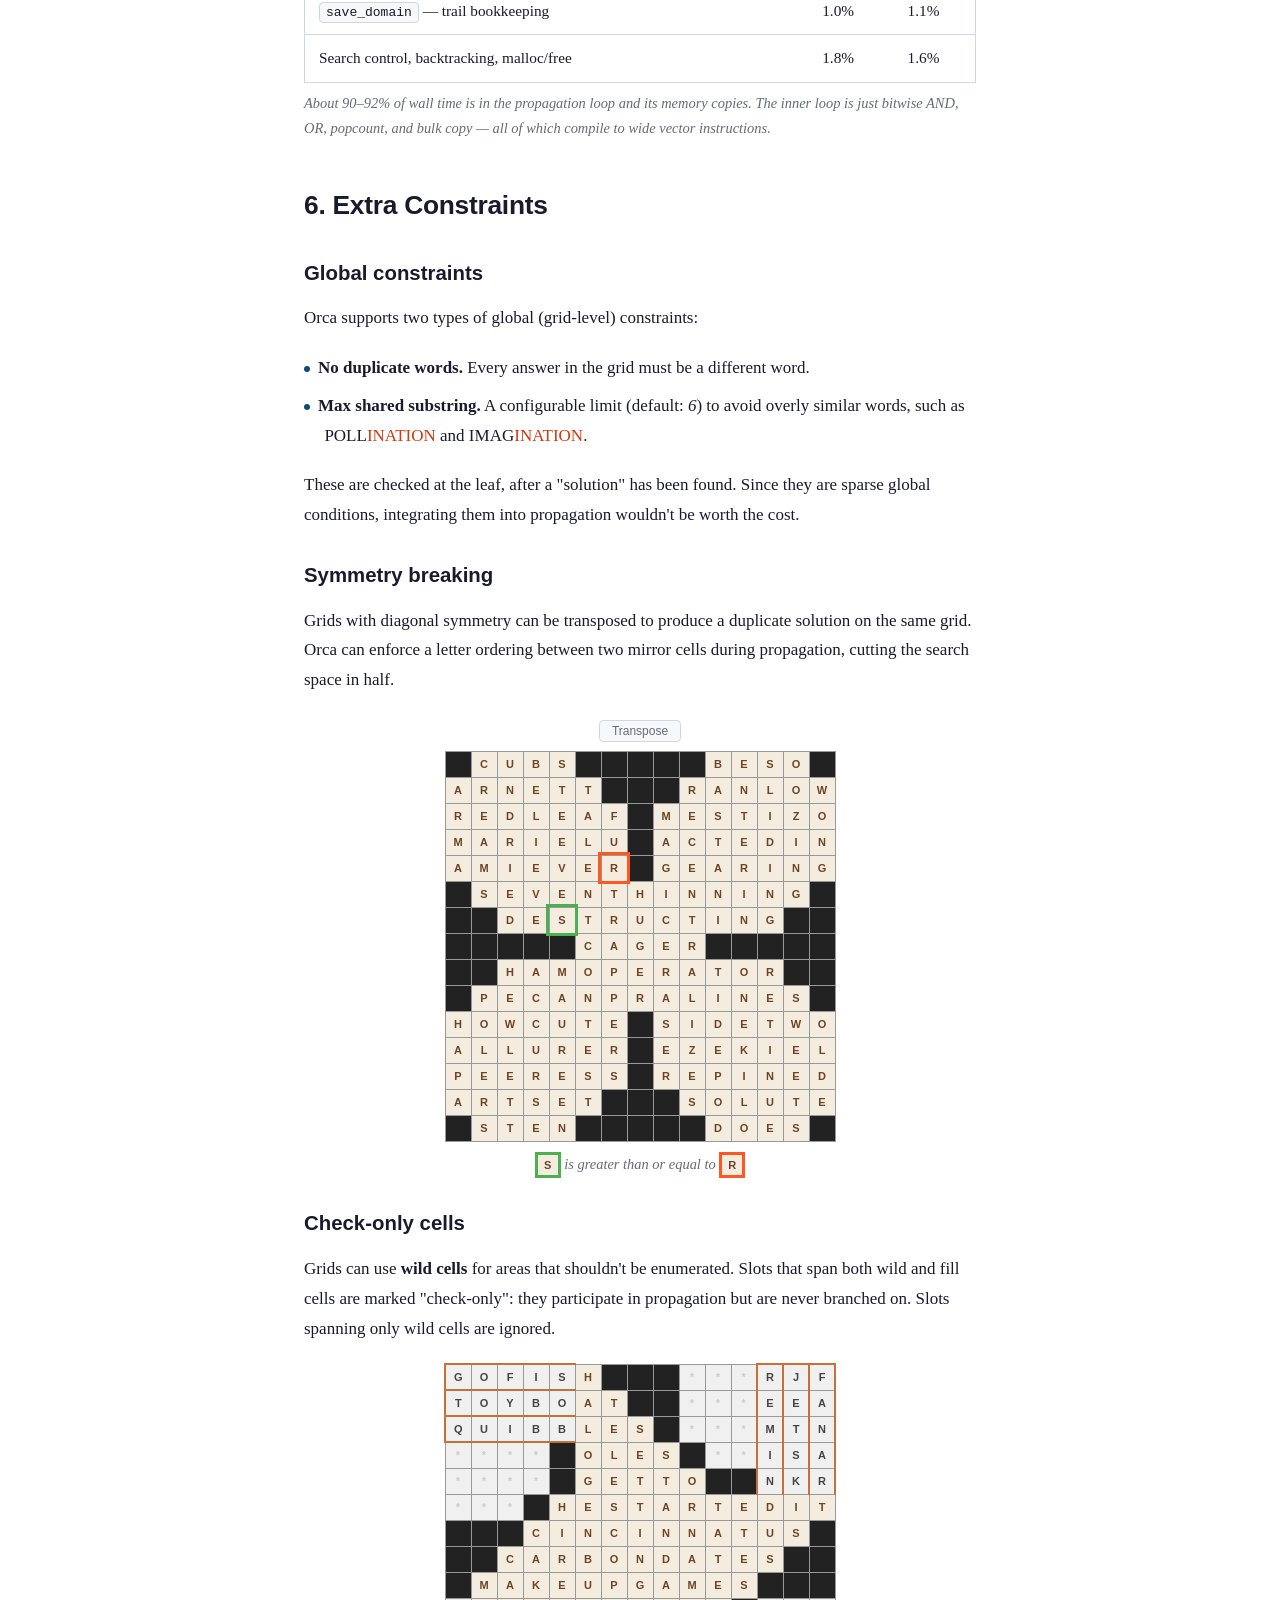
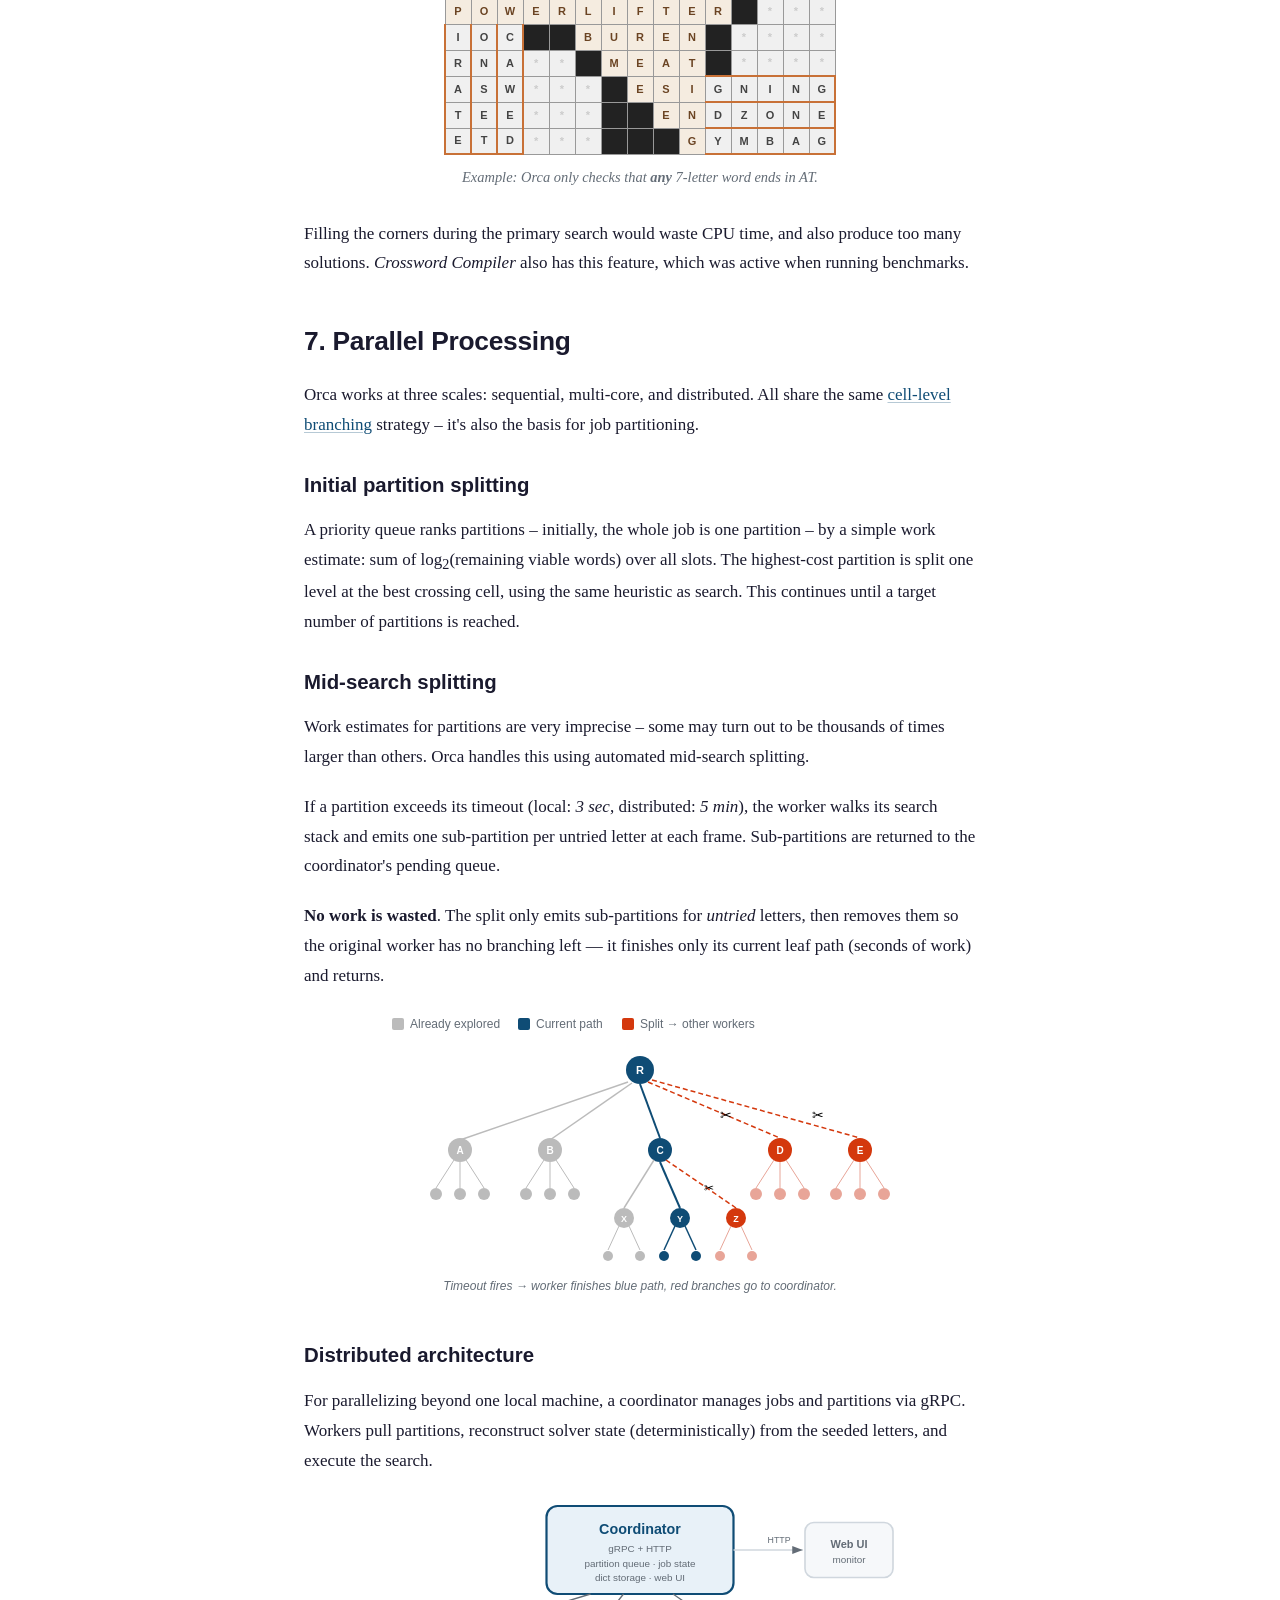
==== commit 30272f87: "Remove redundant subset precheck from propagation" ====
--- a/docs/index.html
+++ b/docs/index.html
@@ -2324,13 +2324,6 @@
     <b>Precomputed letter combinations.</b> Once the viable crossing letters are known, Orca builds a filter by ORing their letter-at-position bitsets. To speed this up, it groups the alphabet into ABCDE, FGHIJ, etc., and precomputes the OR for each group's 32 possible subsets. The filter can then be assembled from at most six bitsets instead of up to 26.
 </li>
 
-<li>
-    <strong>Subset before intersection.</strong>
-    Even after building the filter, a read-only subset check determines whether
-    the intersection would actually shrink the domain. If not, skip &mdash;
-    avoiding the cost of writing back updated blocks and recounting the domain
-    size.
-</li>
 </ul>
 
 <p>
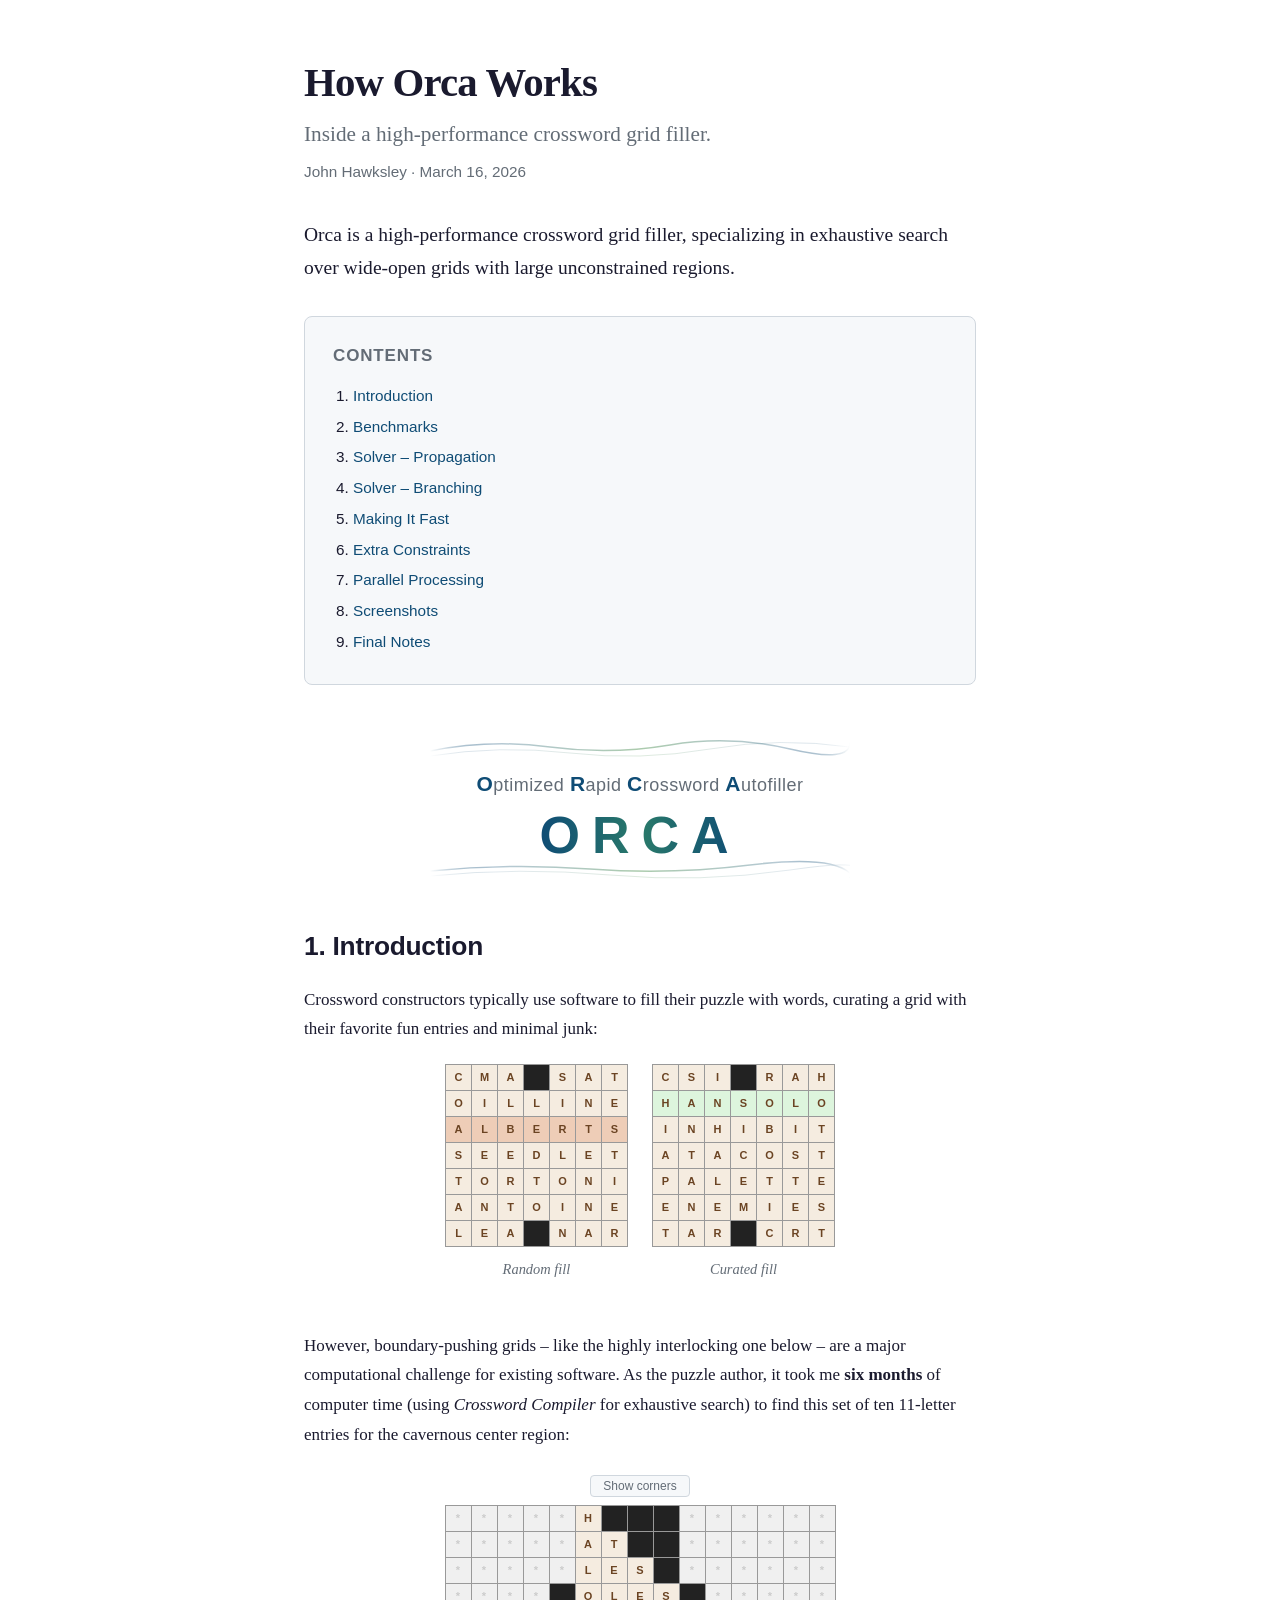
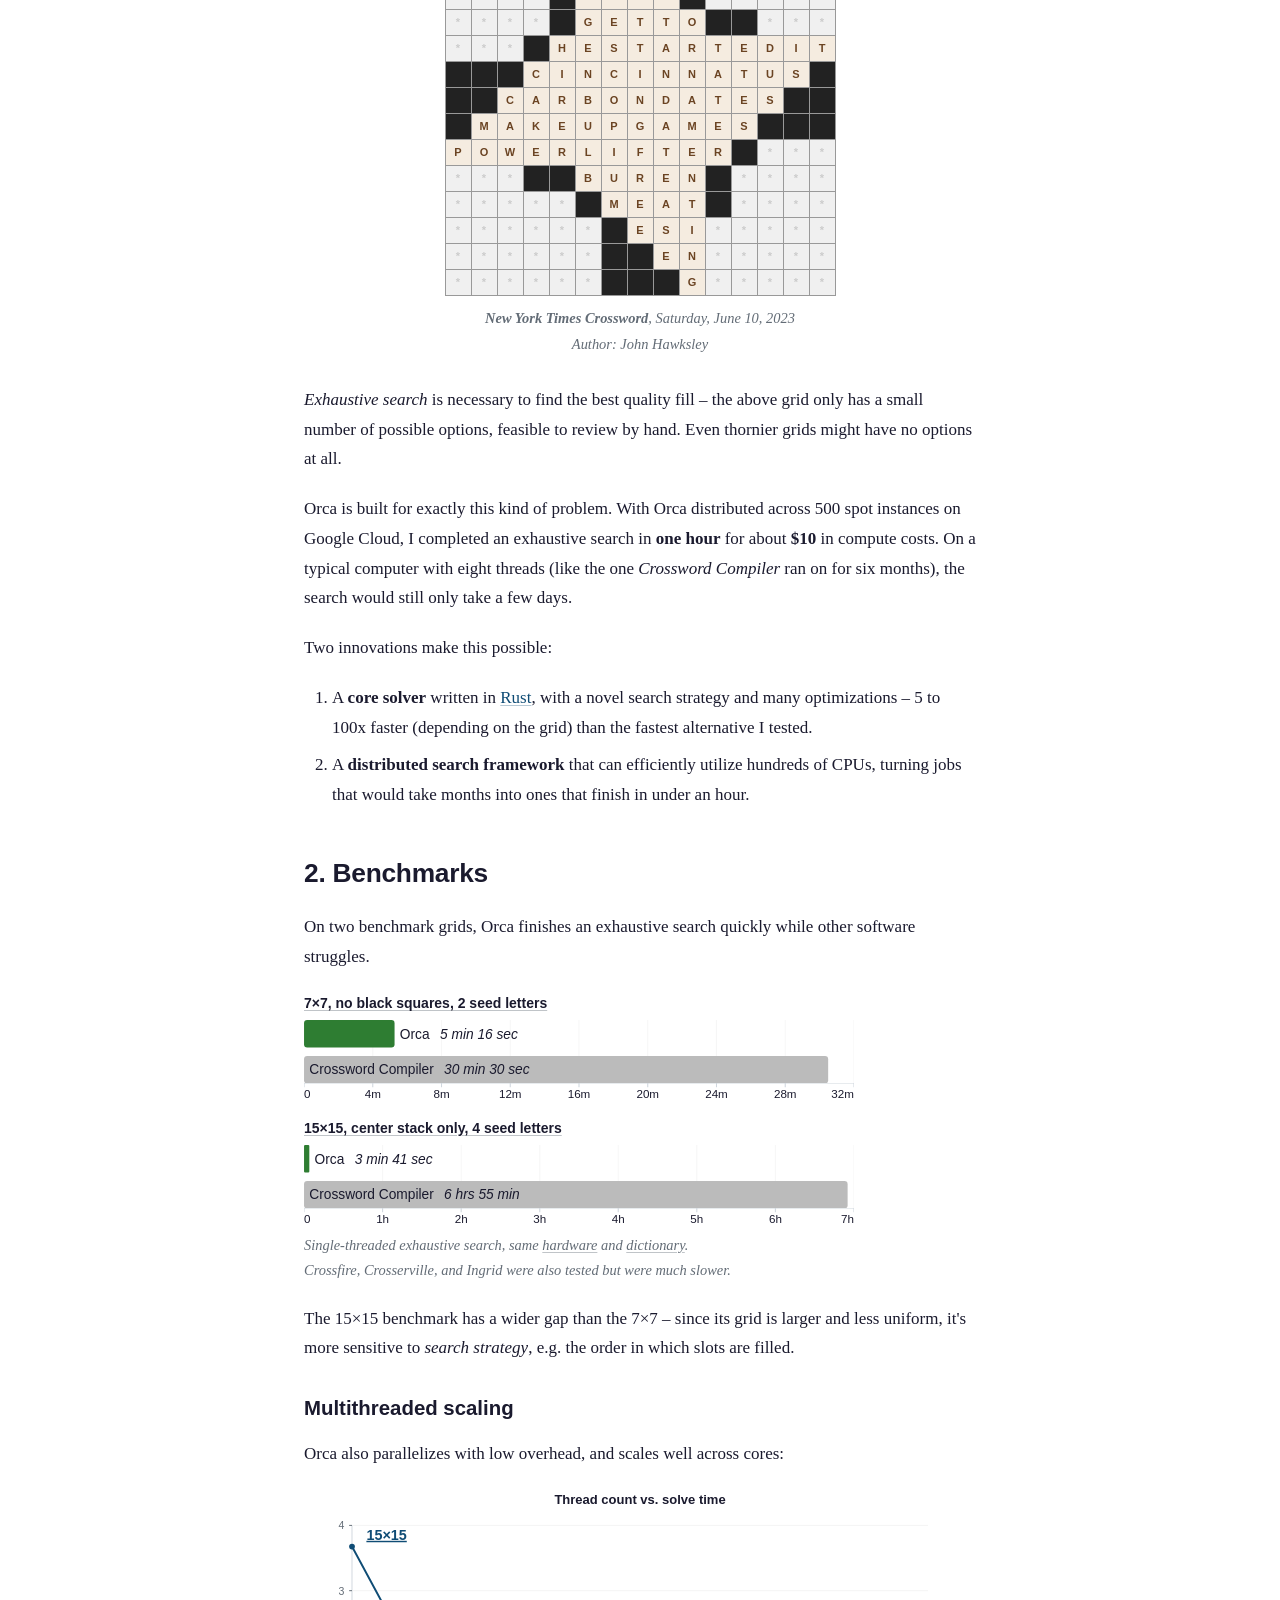
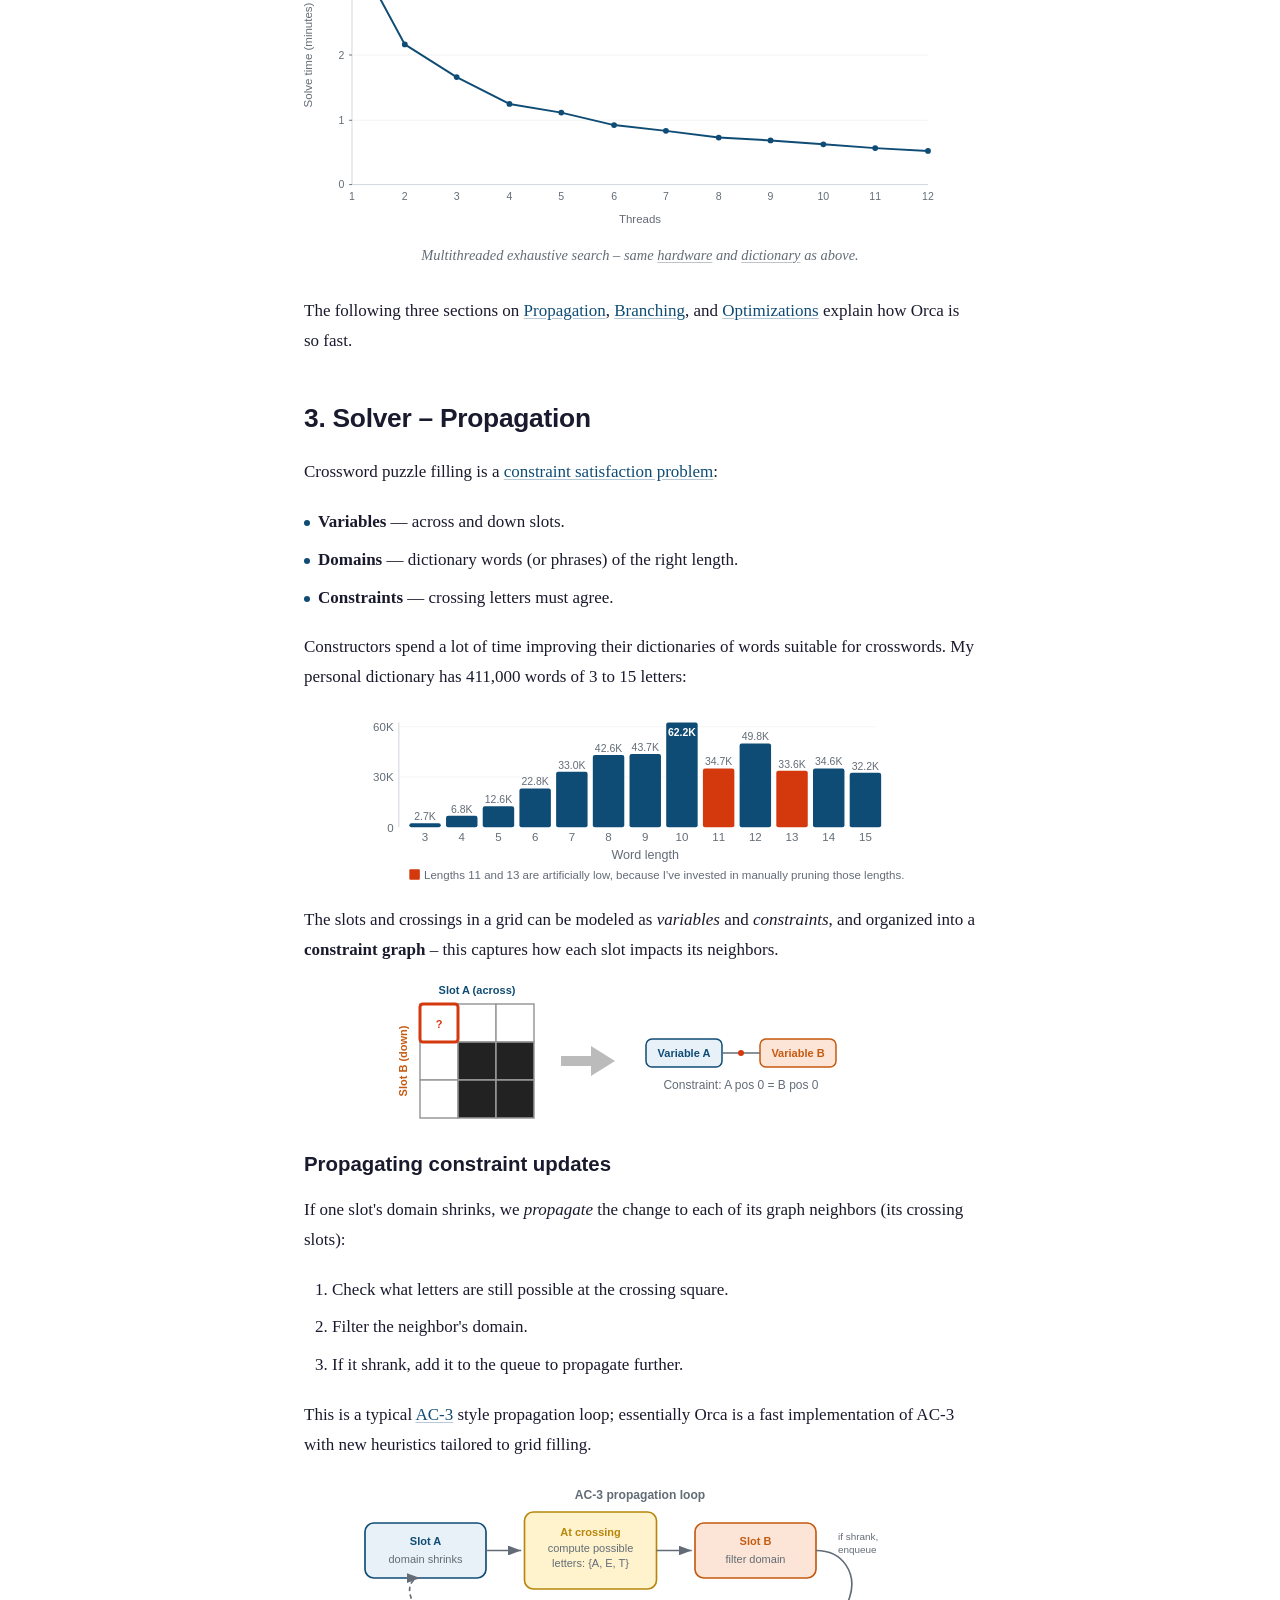
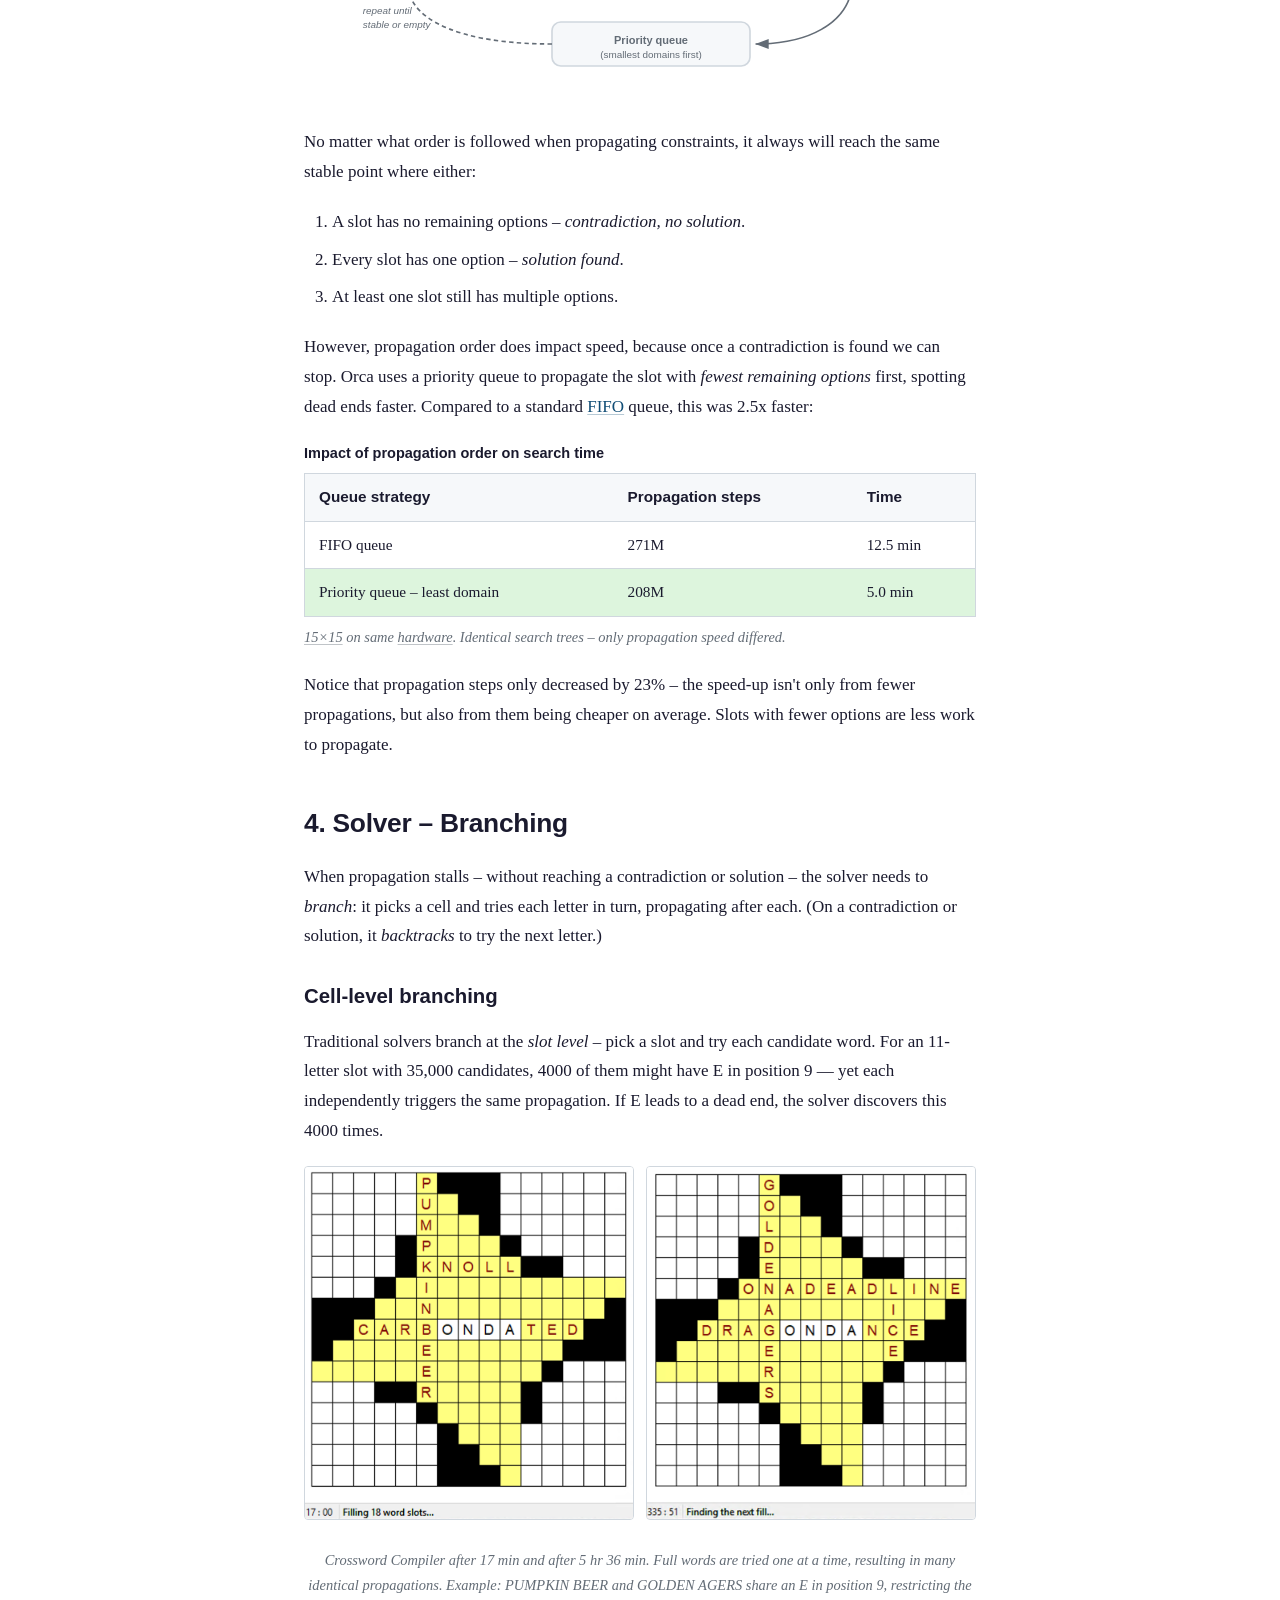
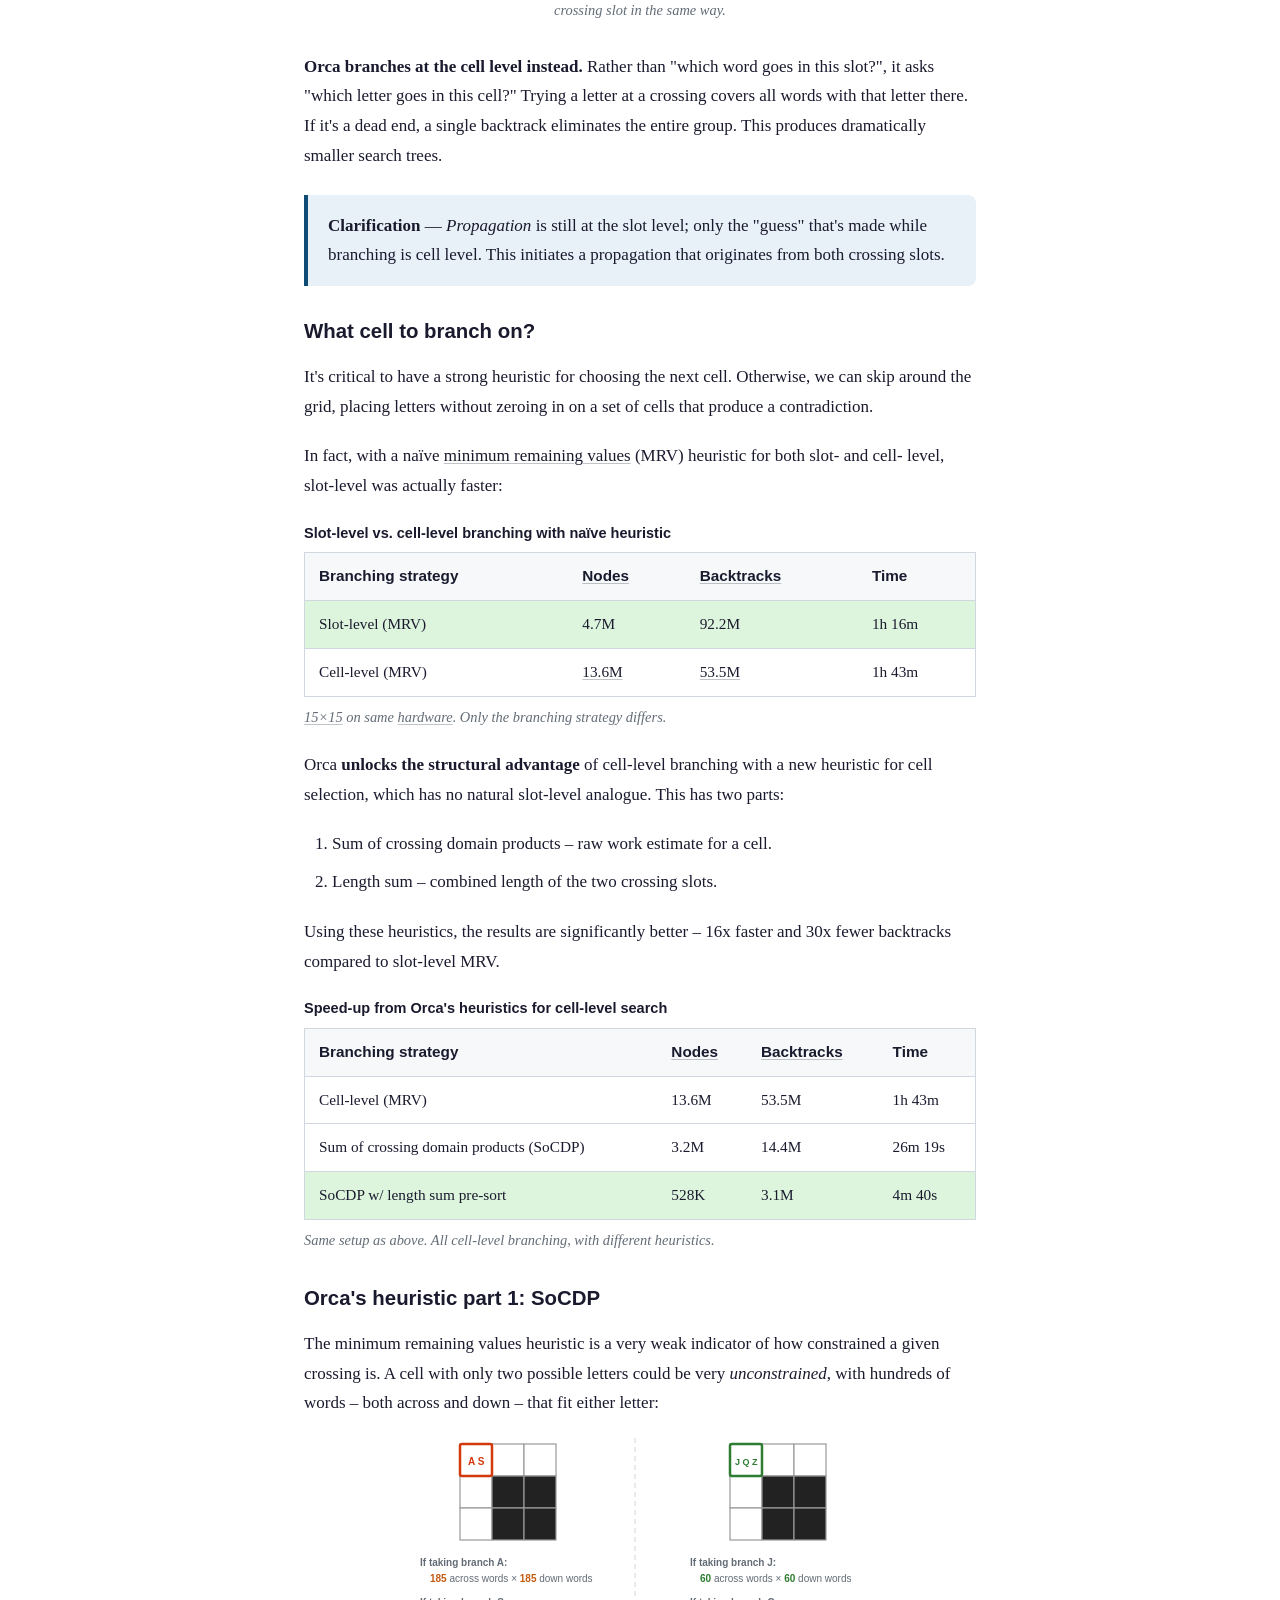
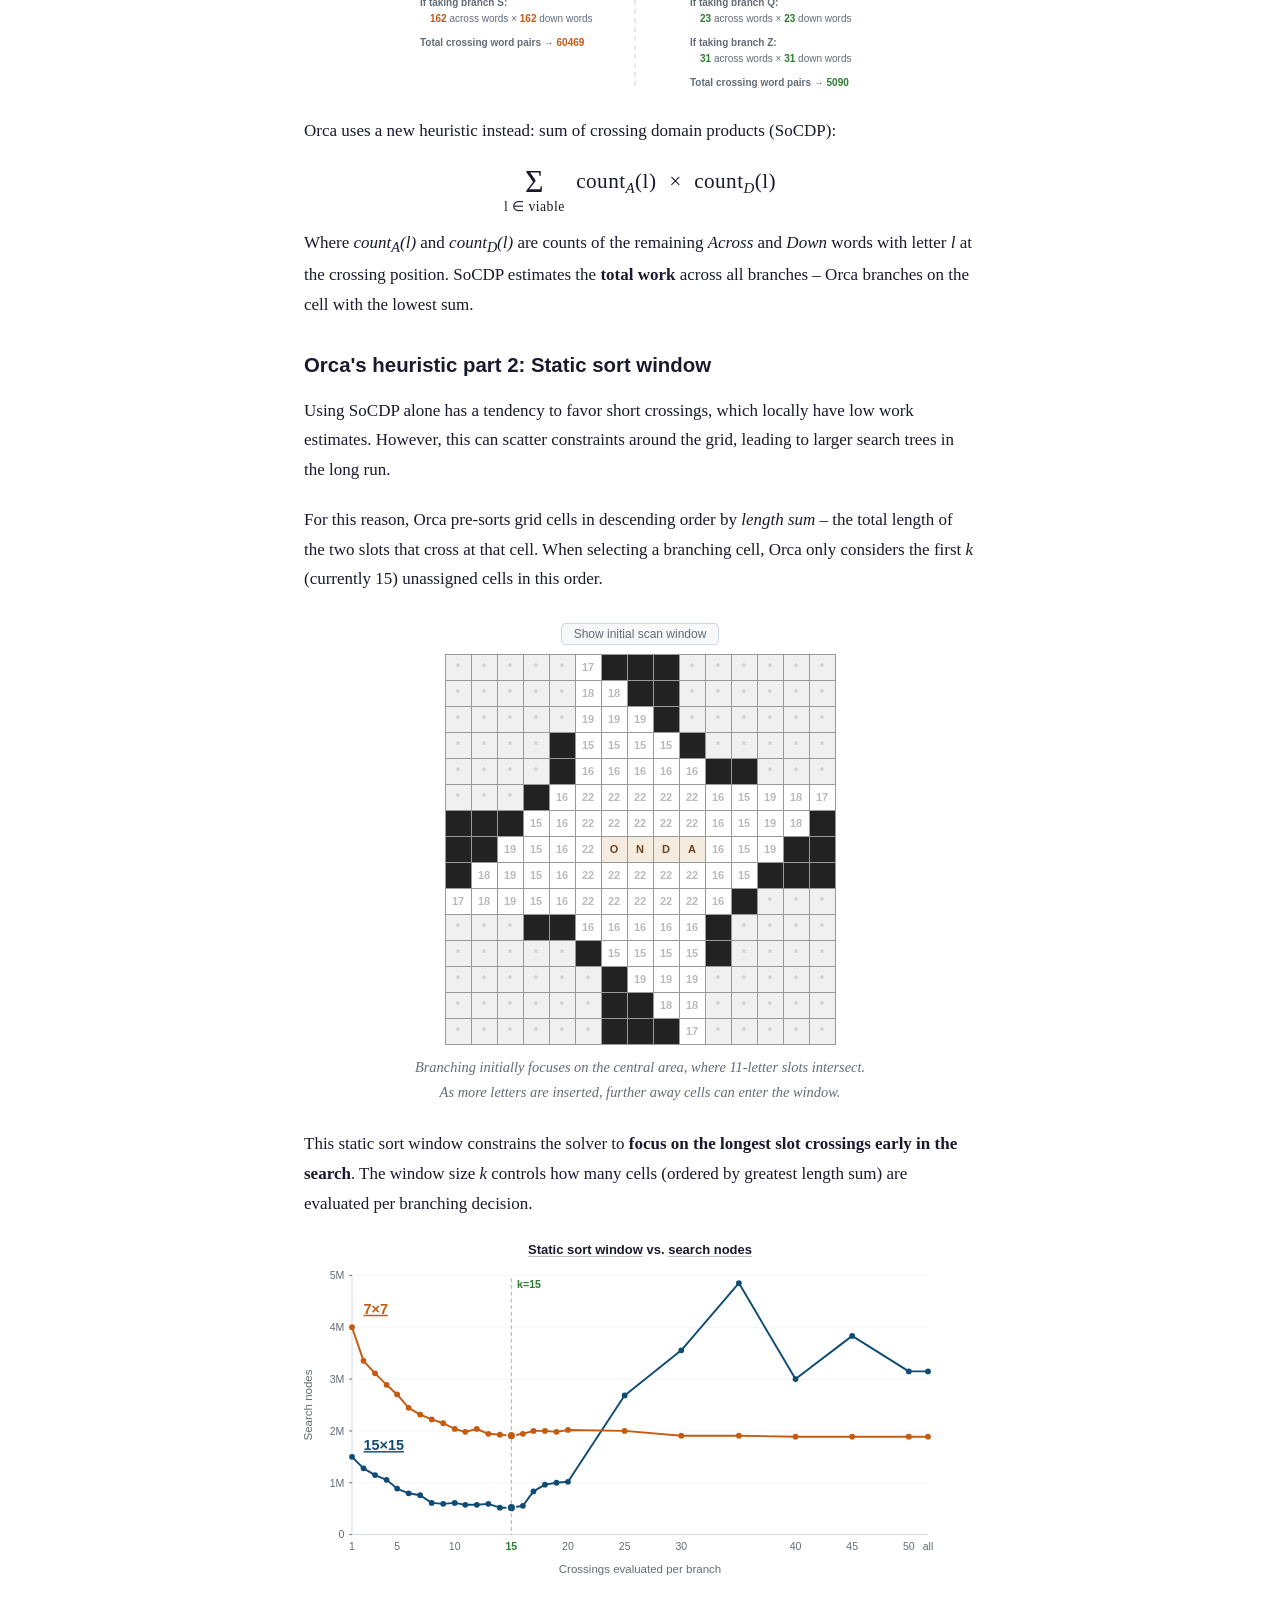
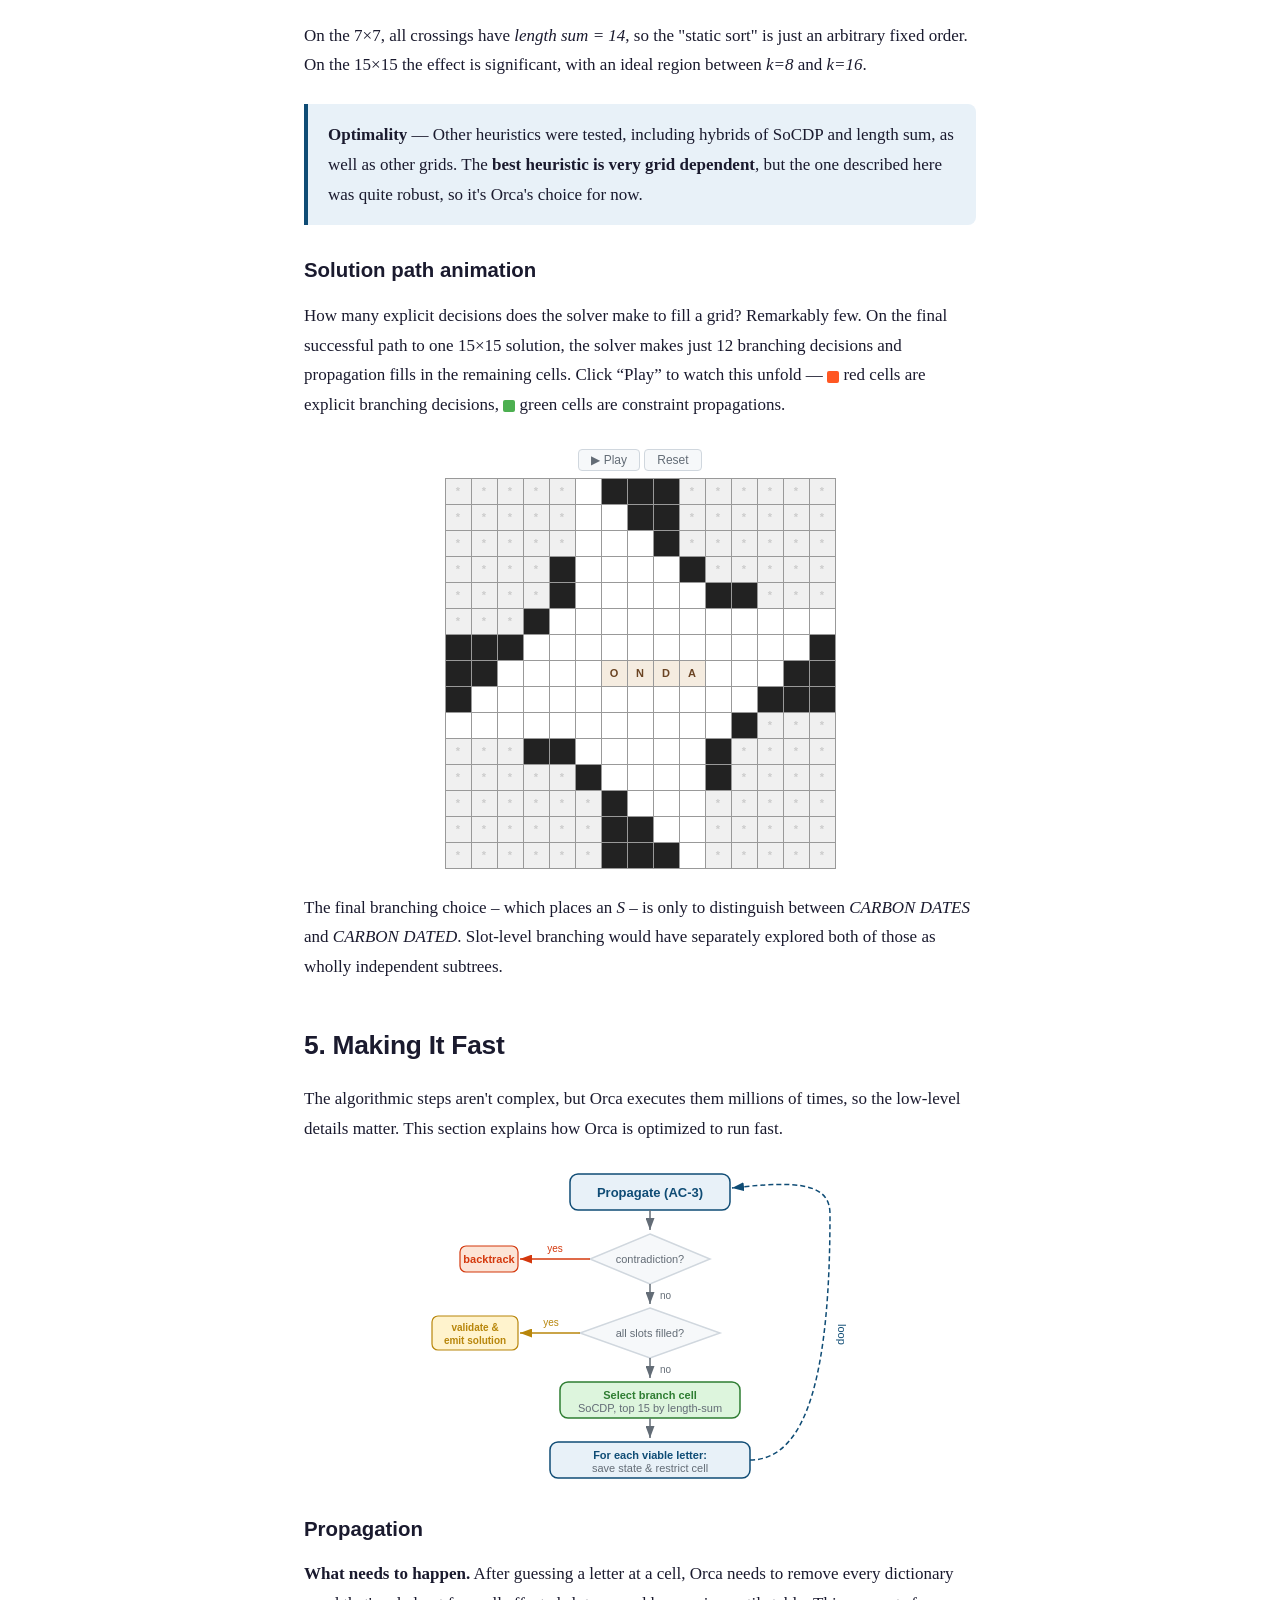
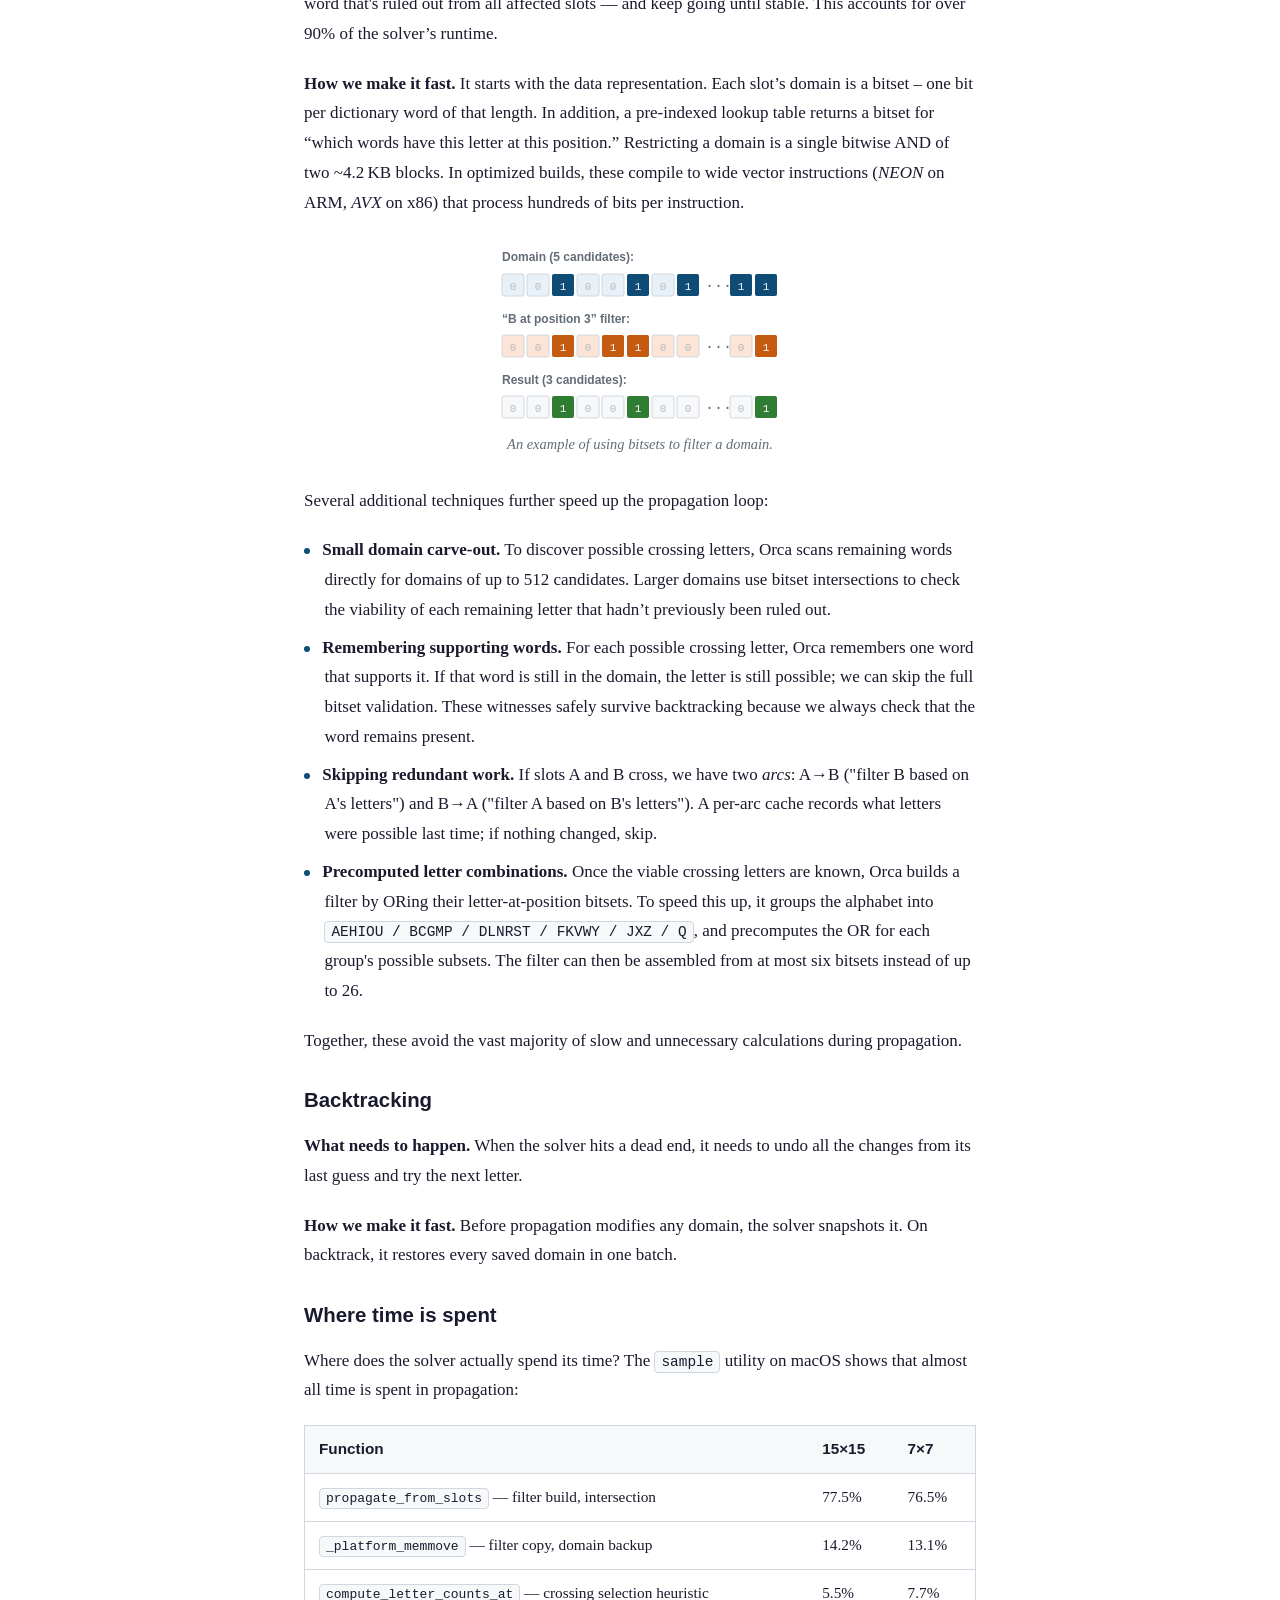
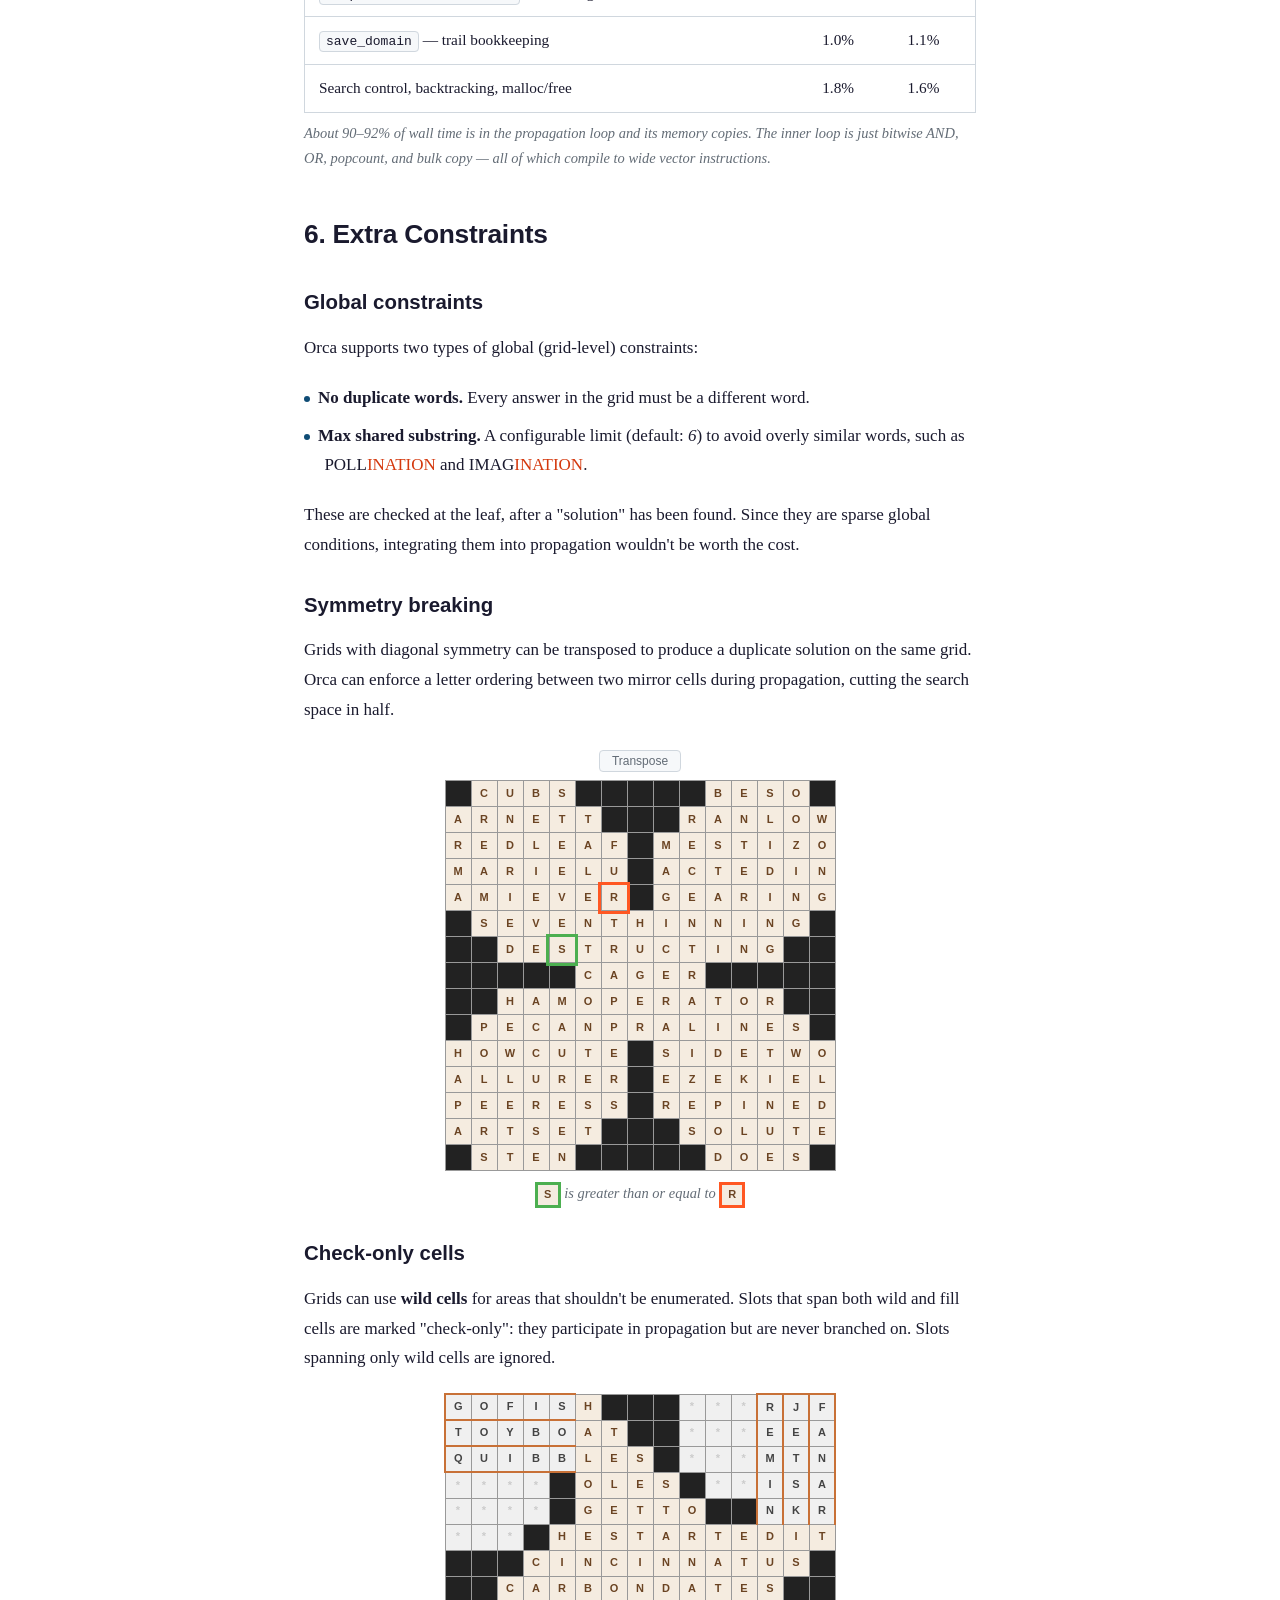
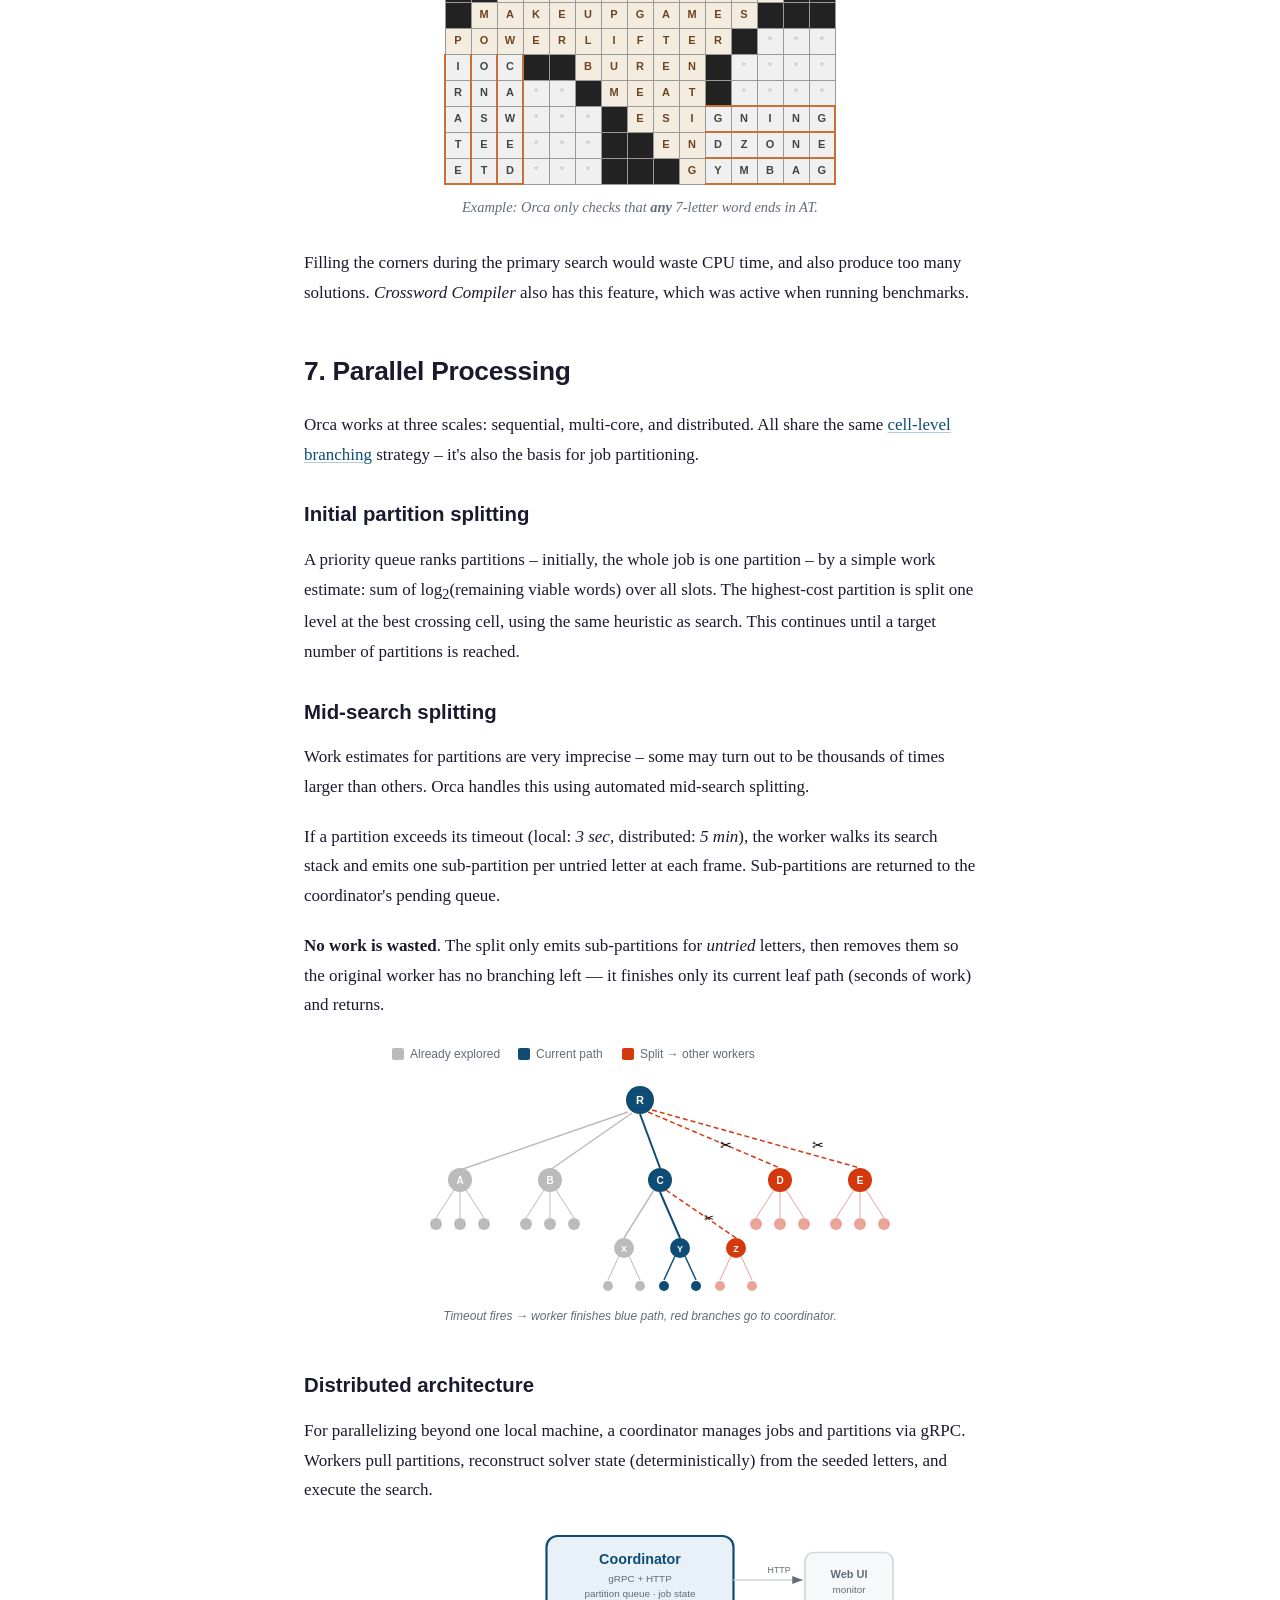
==== commit e09b7244: "Use optimized letter groups for propagation filters" ====
--- a/docs/index.html
+++ b/docs/index.html
@@ -2321,7 +2321,7 @@
 </li>
 
 <li>
-    <b>Precomputed letter combinations.</b> Once the viable crossing letters are known, Orca builds a filter by ORing their letter-at-position bitsets. To speed this up, it groups the alphabet into ABCDE, FGHIJ, etc., and precomputes the OR for each group's 32 possible subsets. The filter can then be assembled from at most six bitsets instead of up to 26.
+    <b>Precomputed letter combinations.</b> Once the viable crossing letters are known, Orca builds a filter by ORing their letter-at-position bitsets. To speed this up, it groups the alphabet into <code>AEHIOU / BCGMP / DLNRST / FKVWY / JXZ / Q</code>, and precomputes the OR for each group's possible subsets. The filter can then be assembled from at most six bitsets instead of up to 26.
 </li>
 
 </ul>
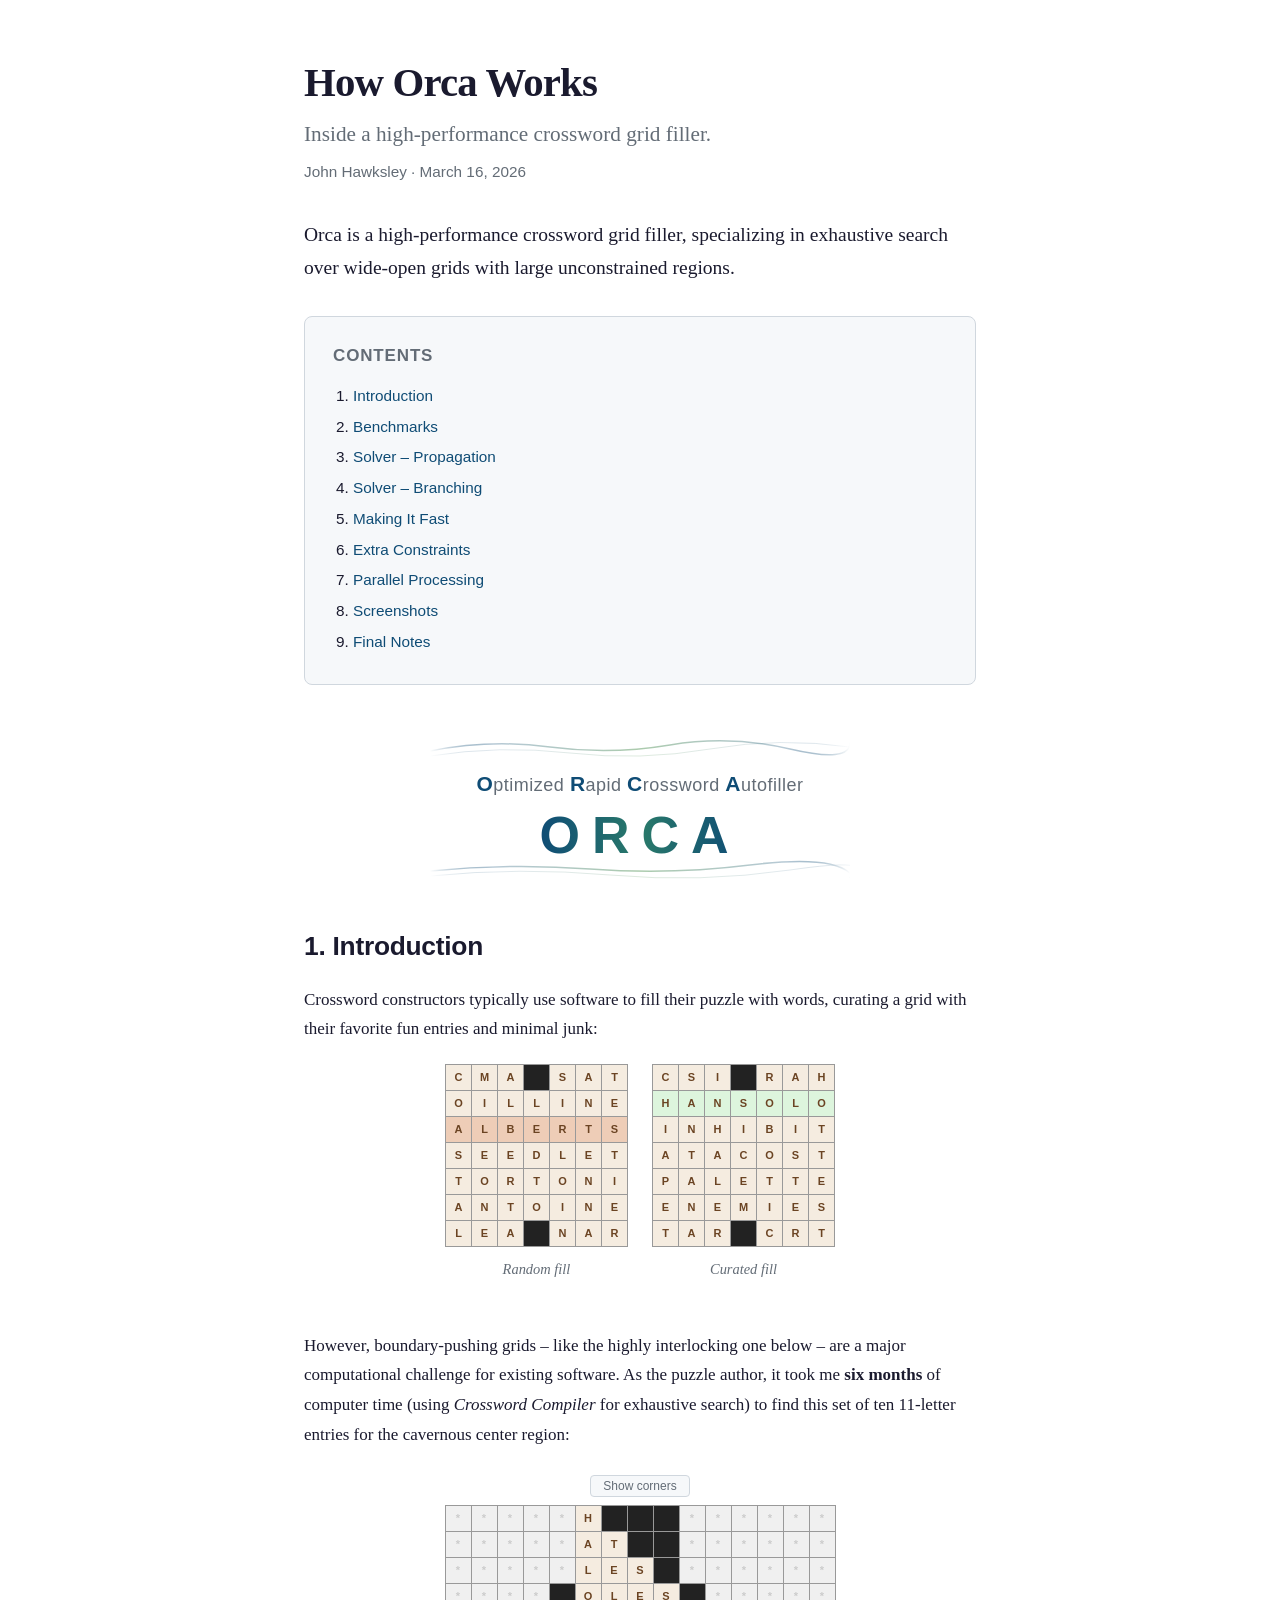
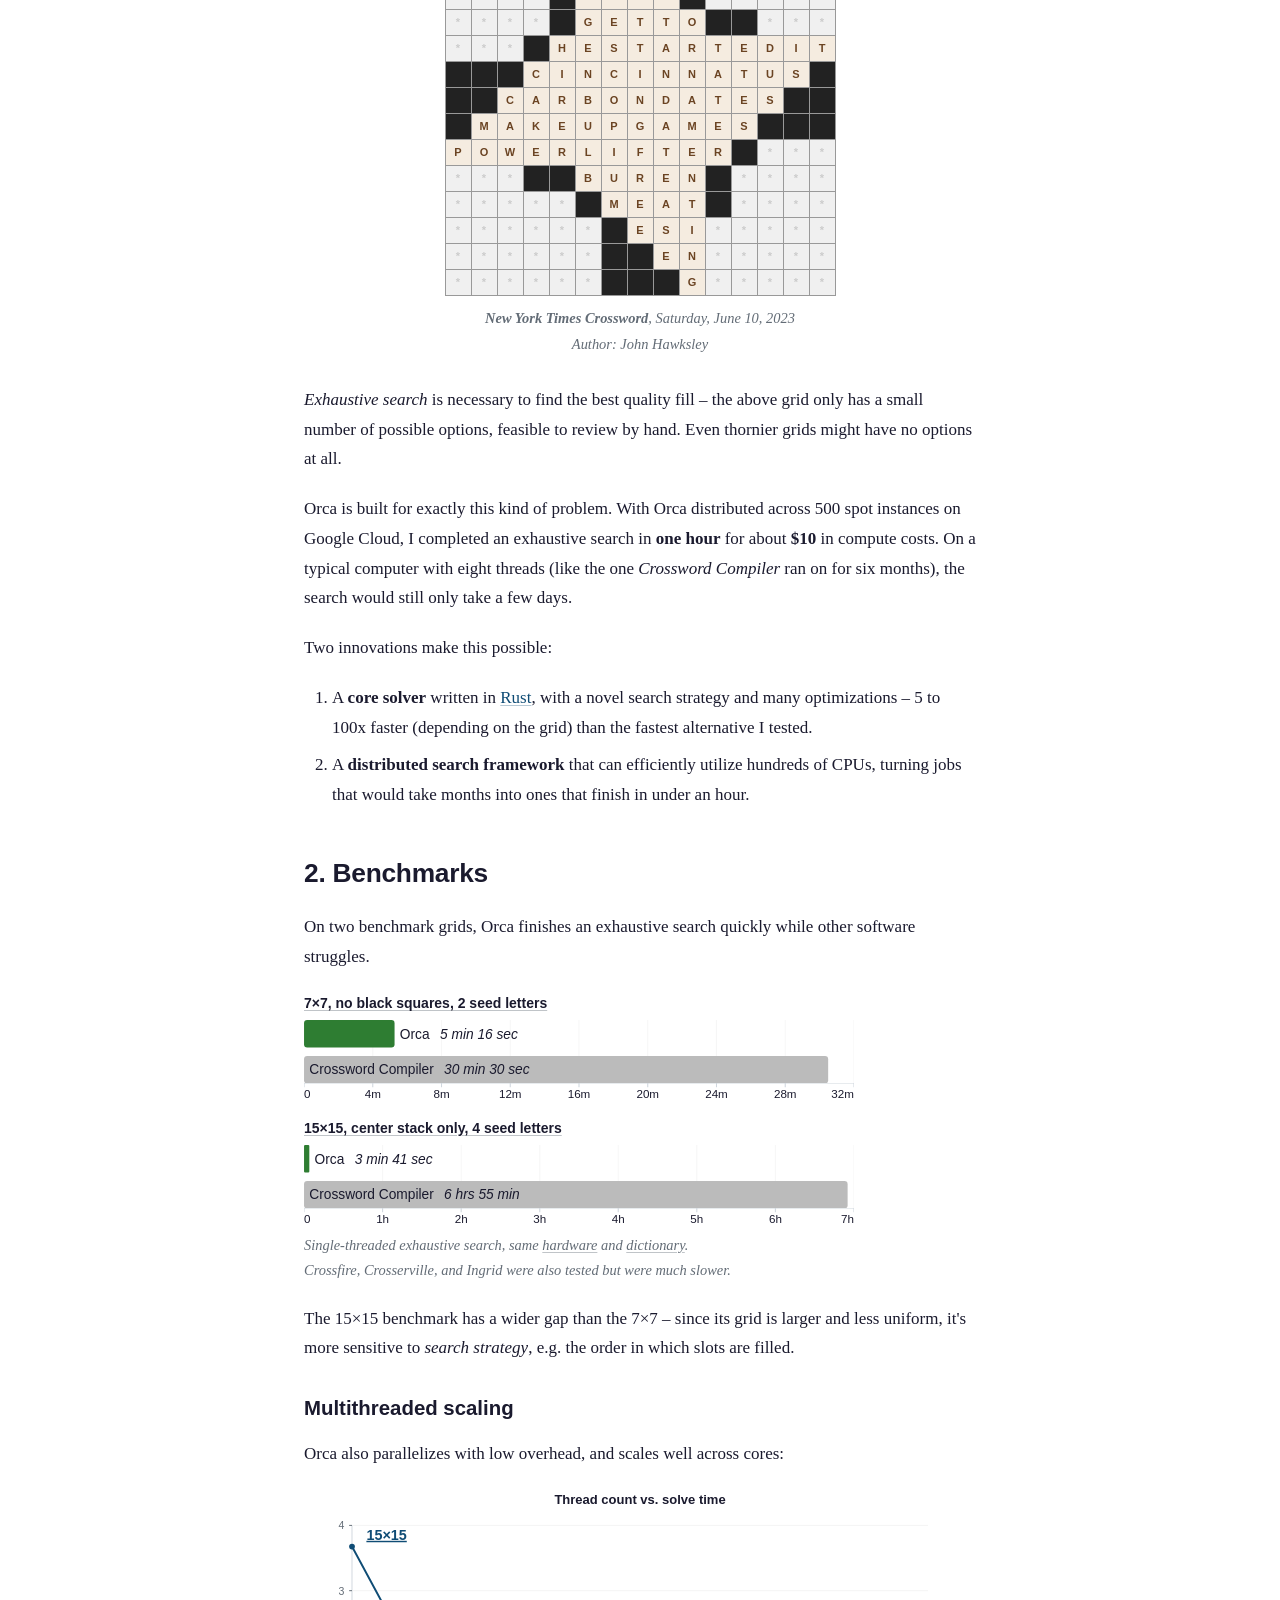
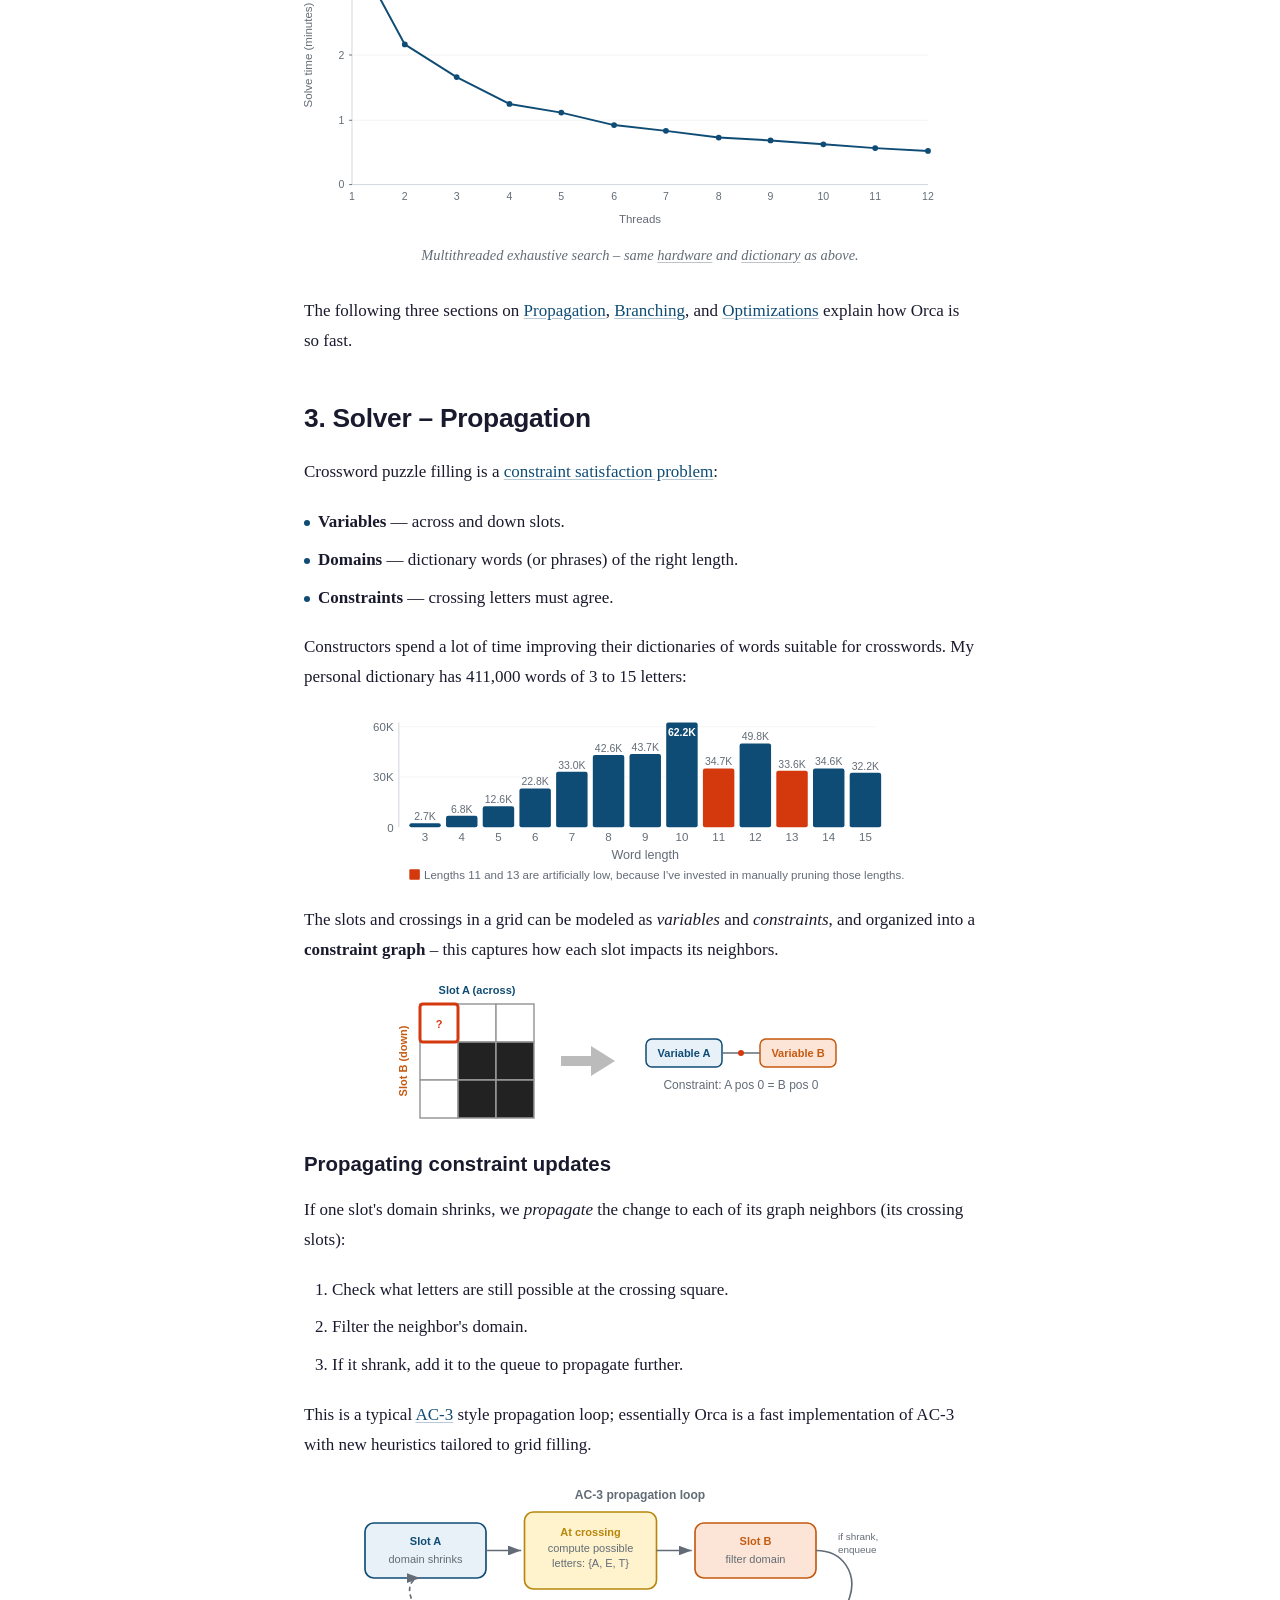
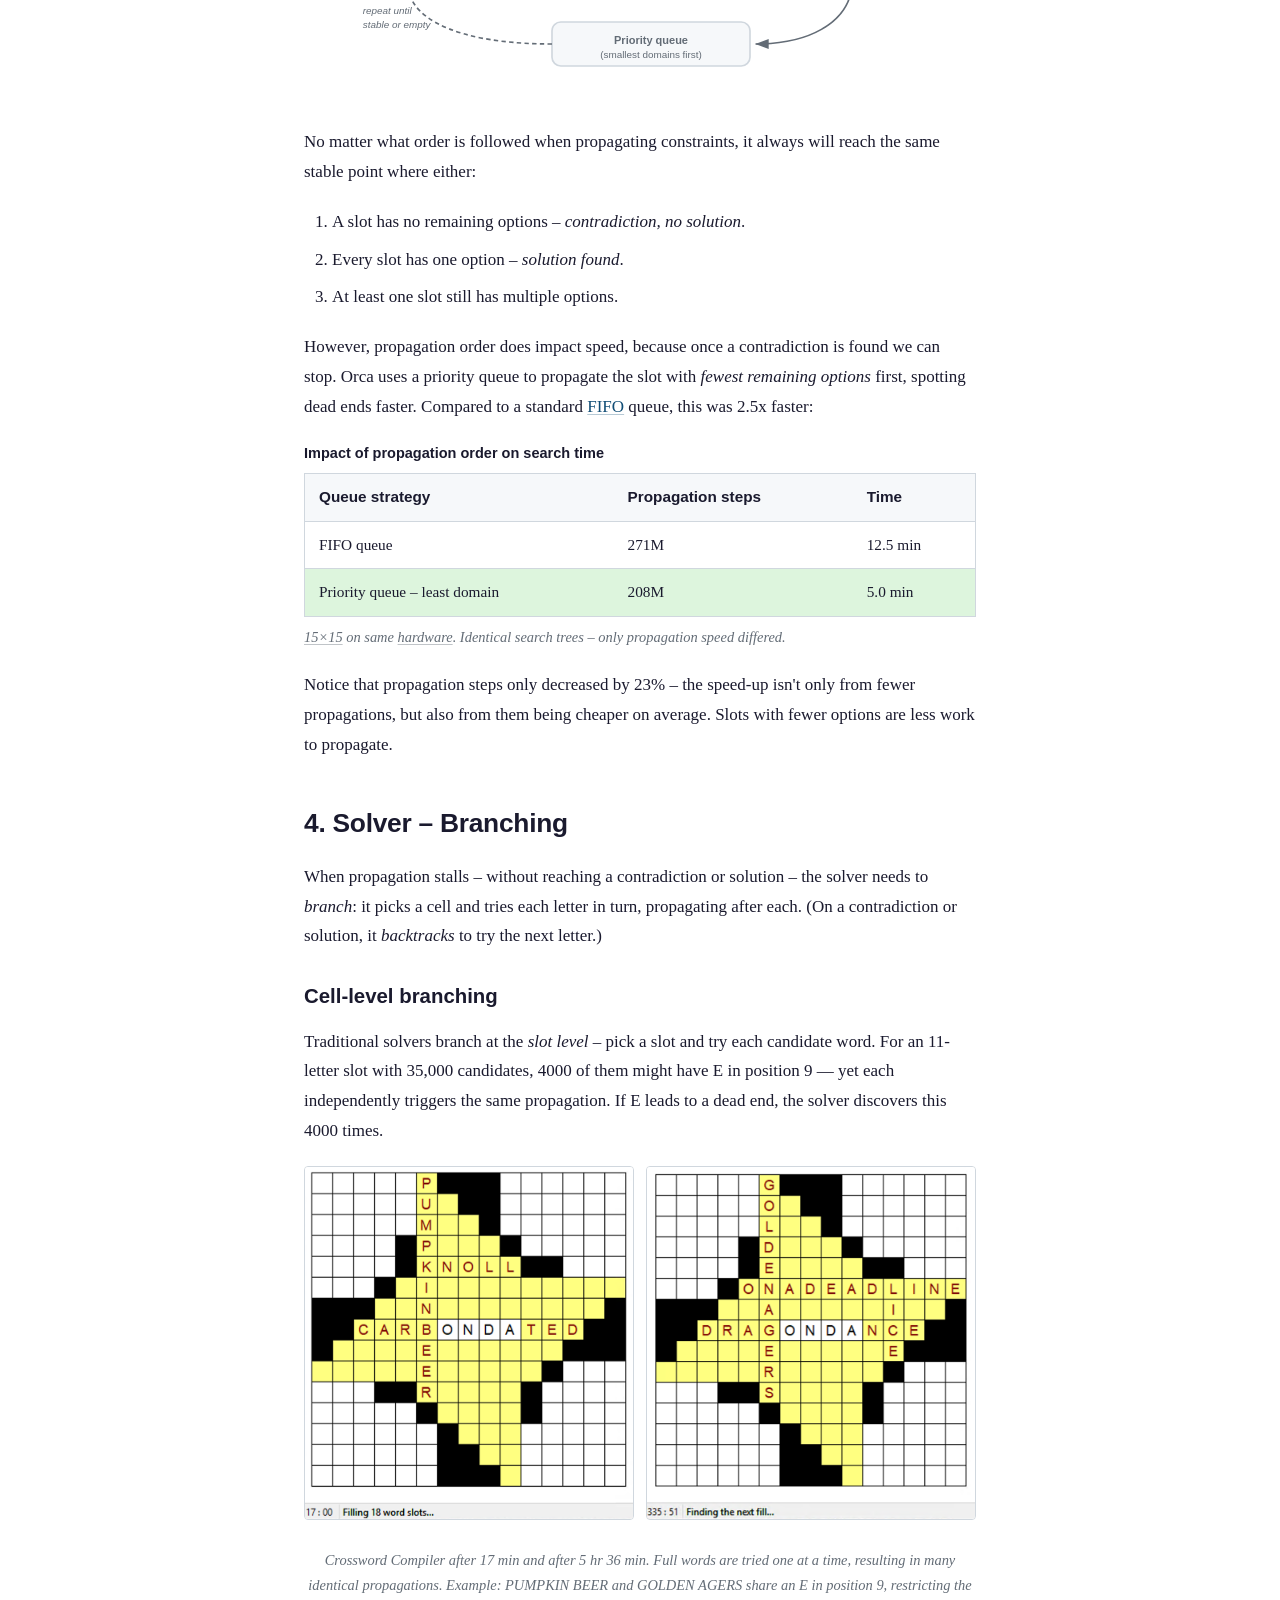
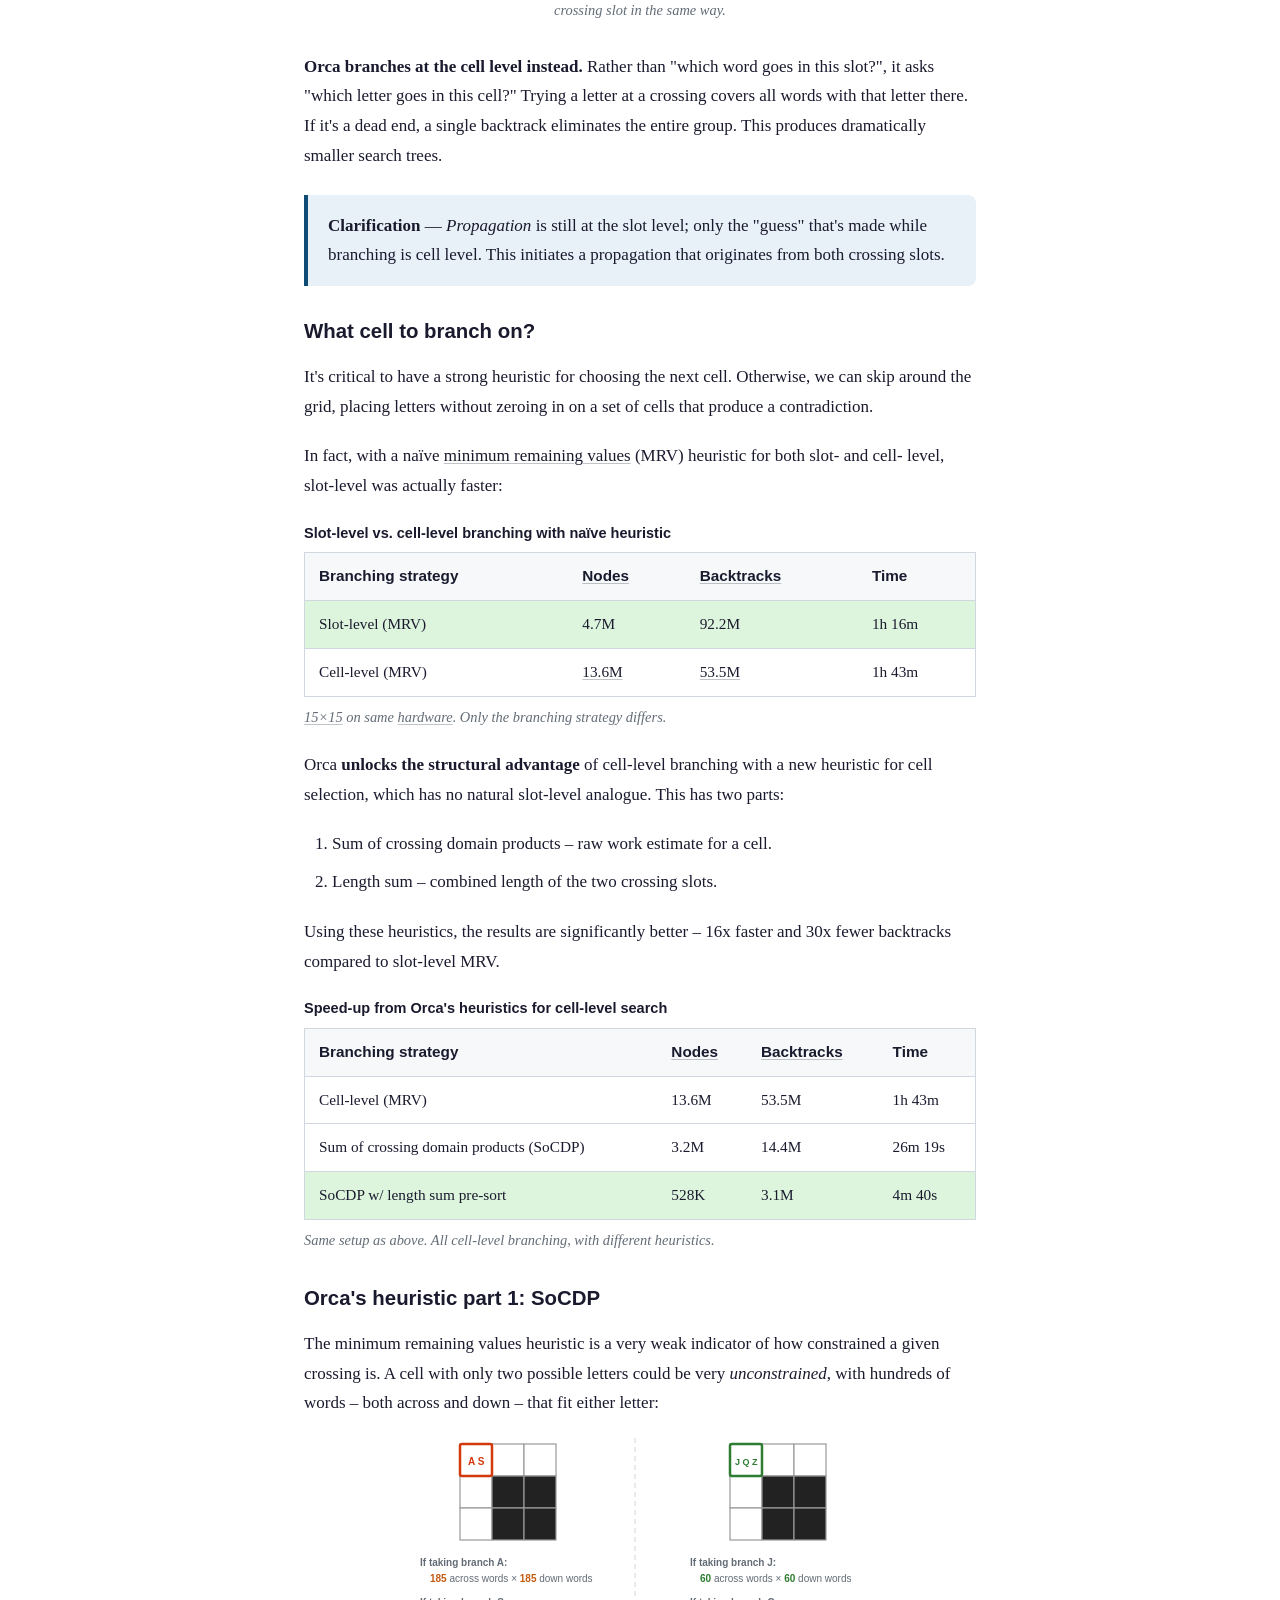
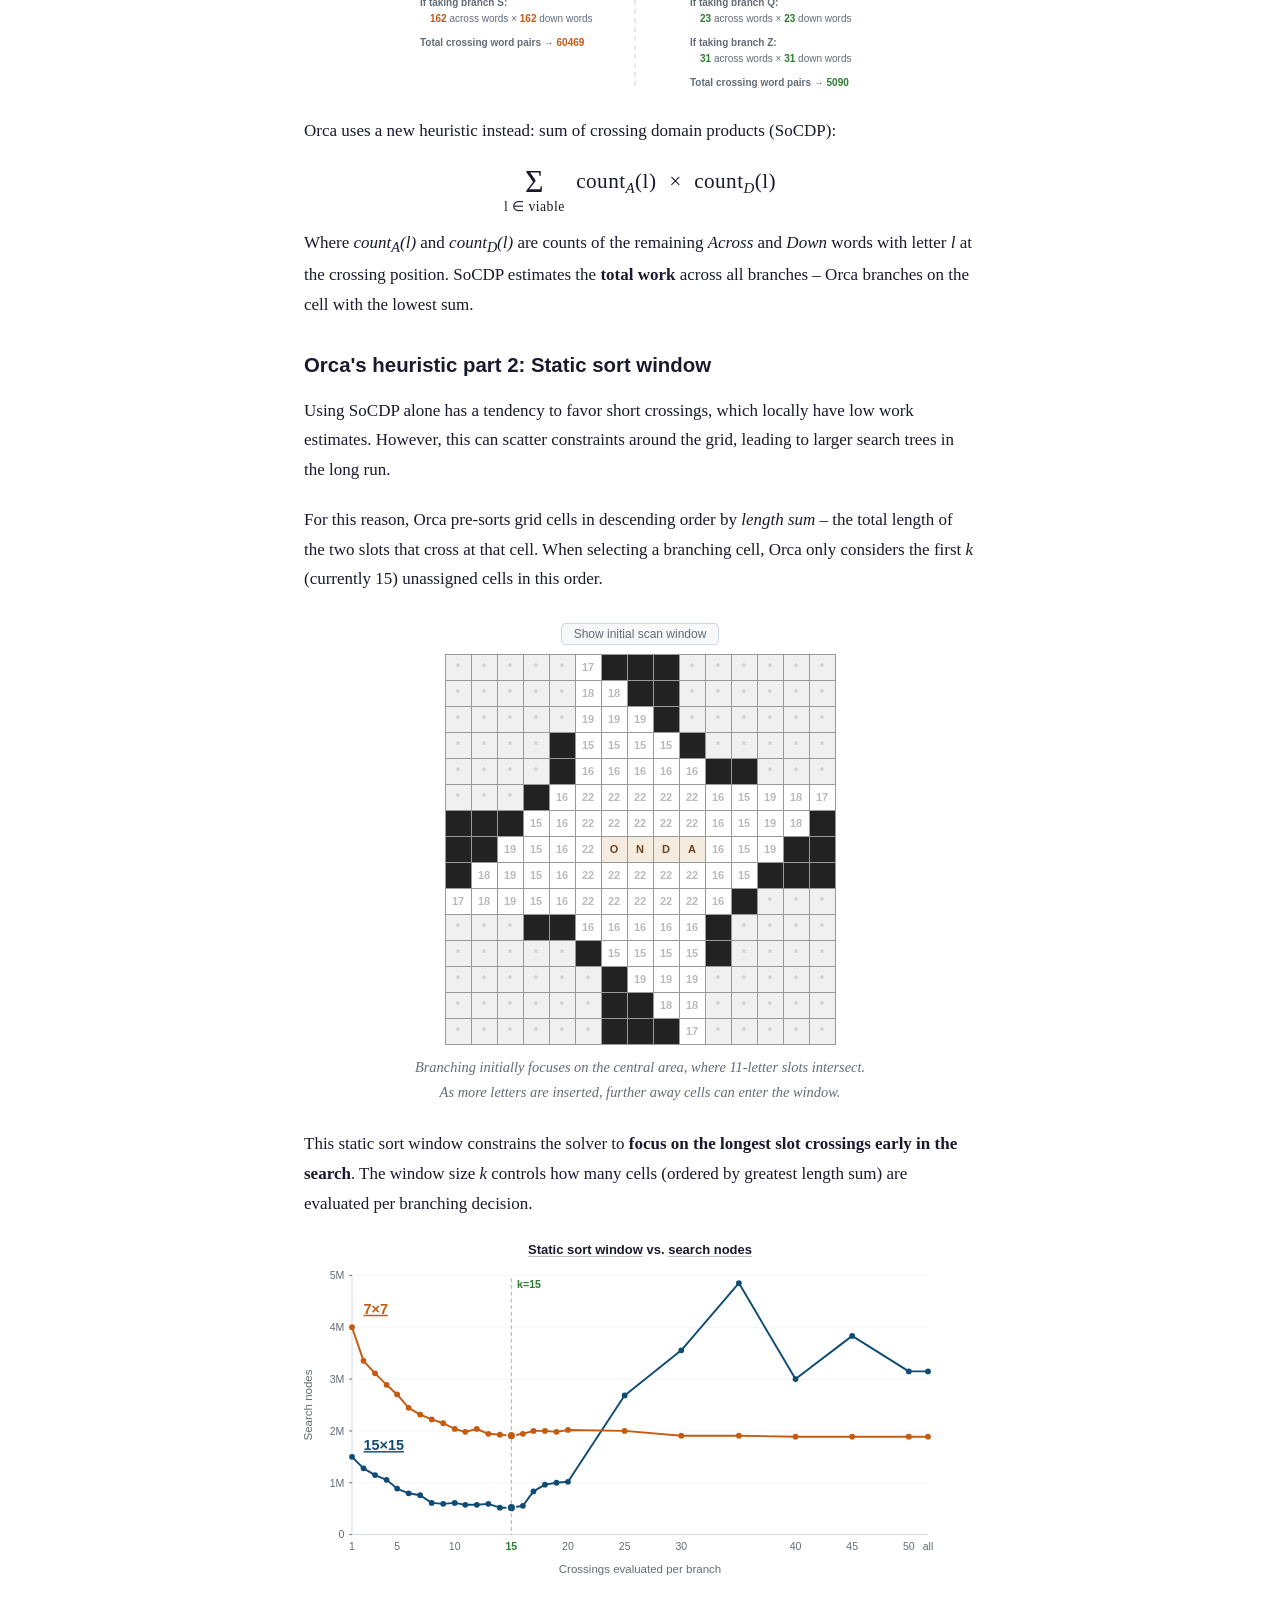
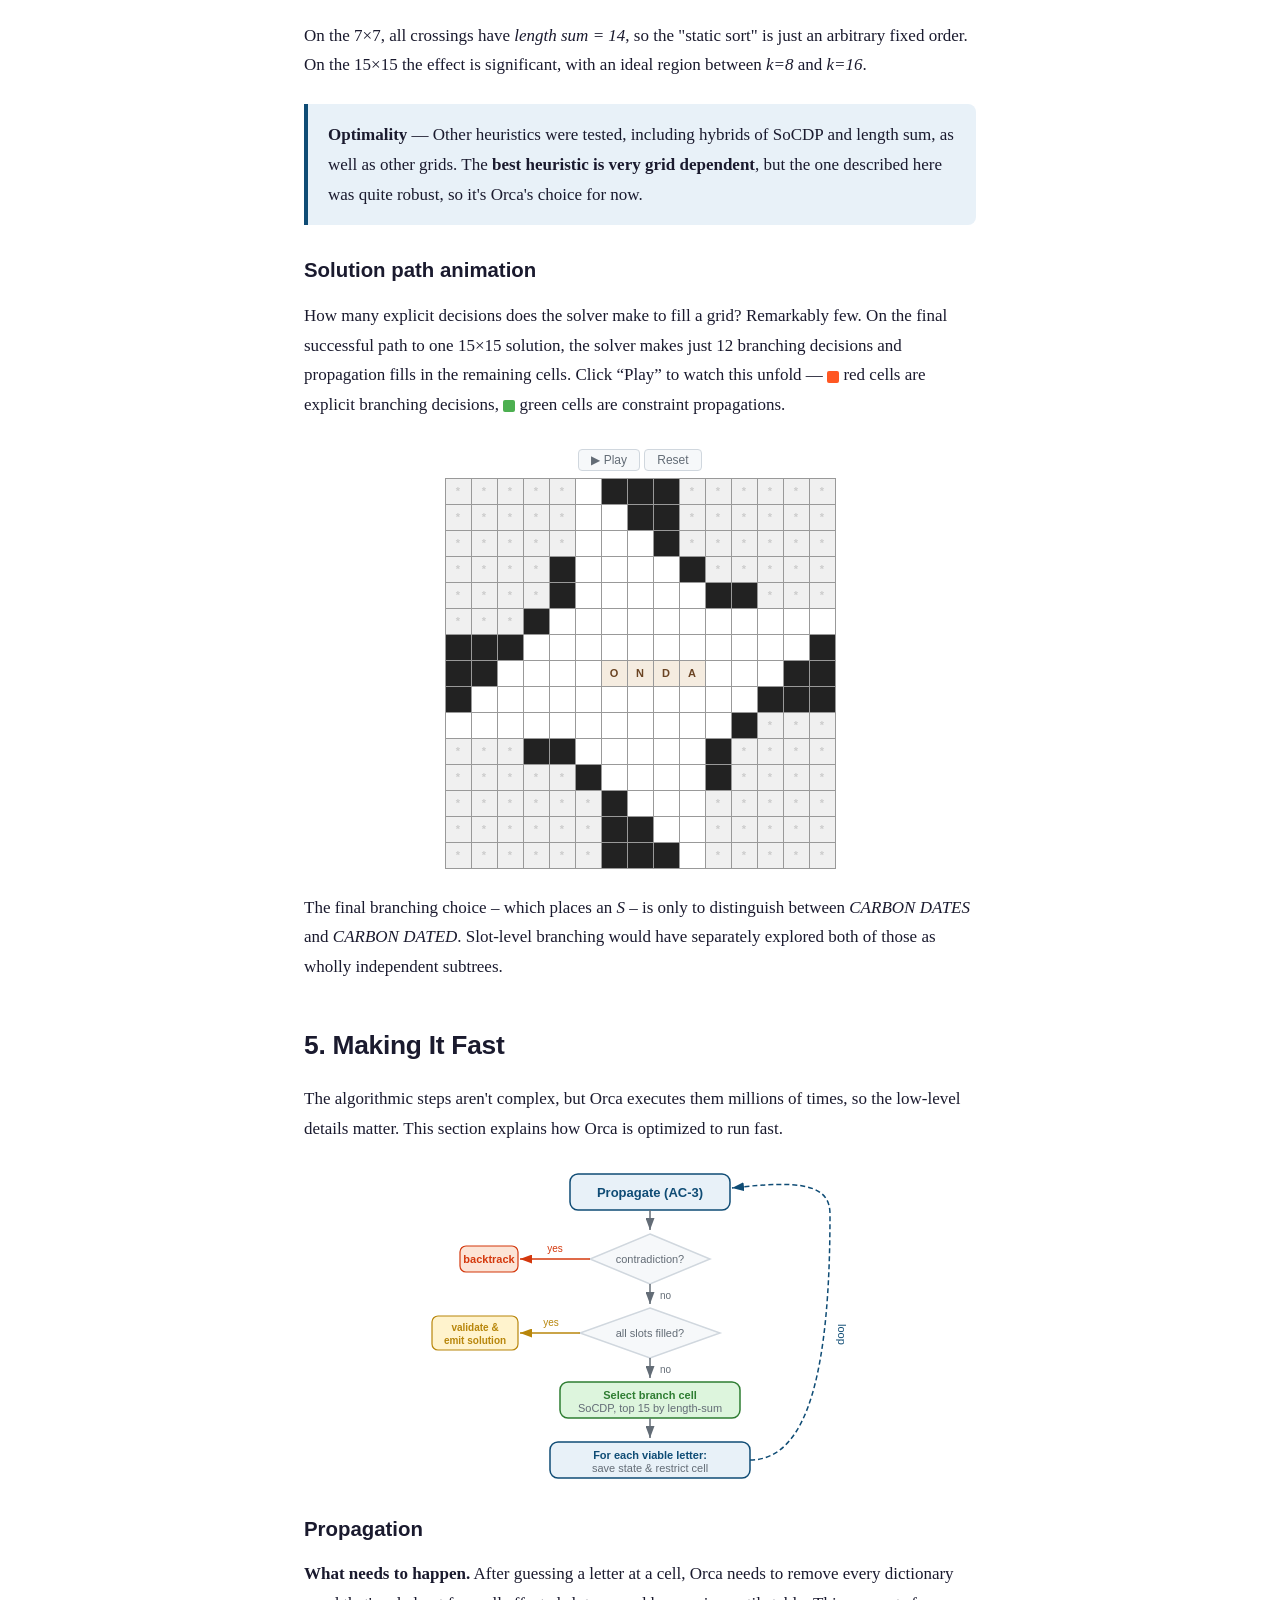
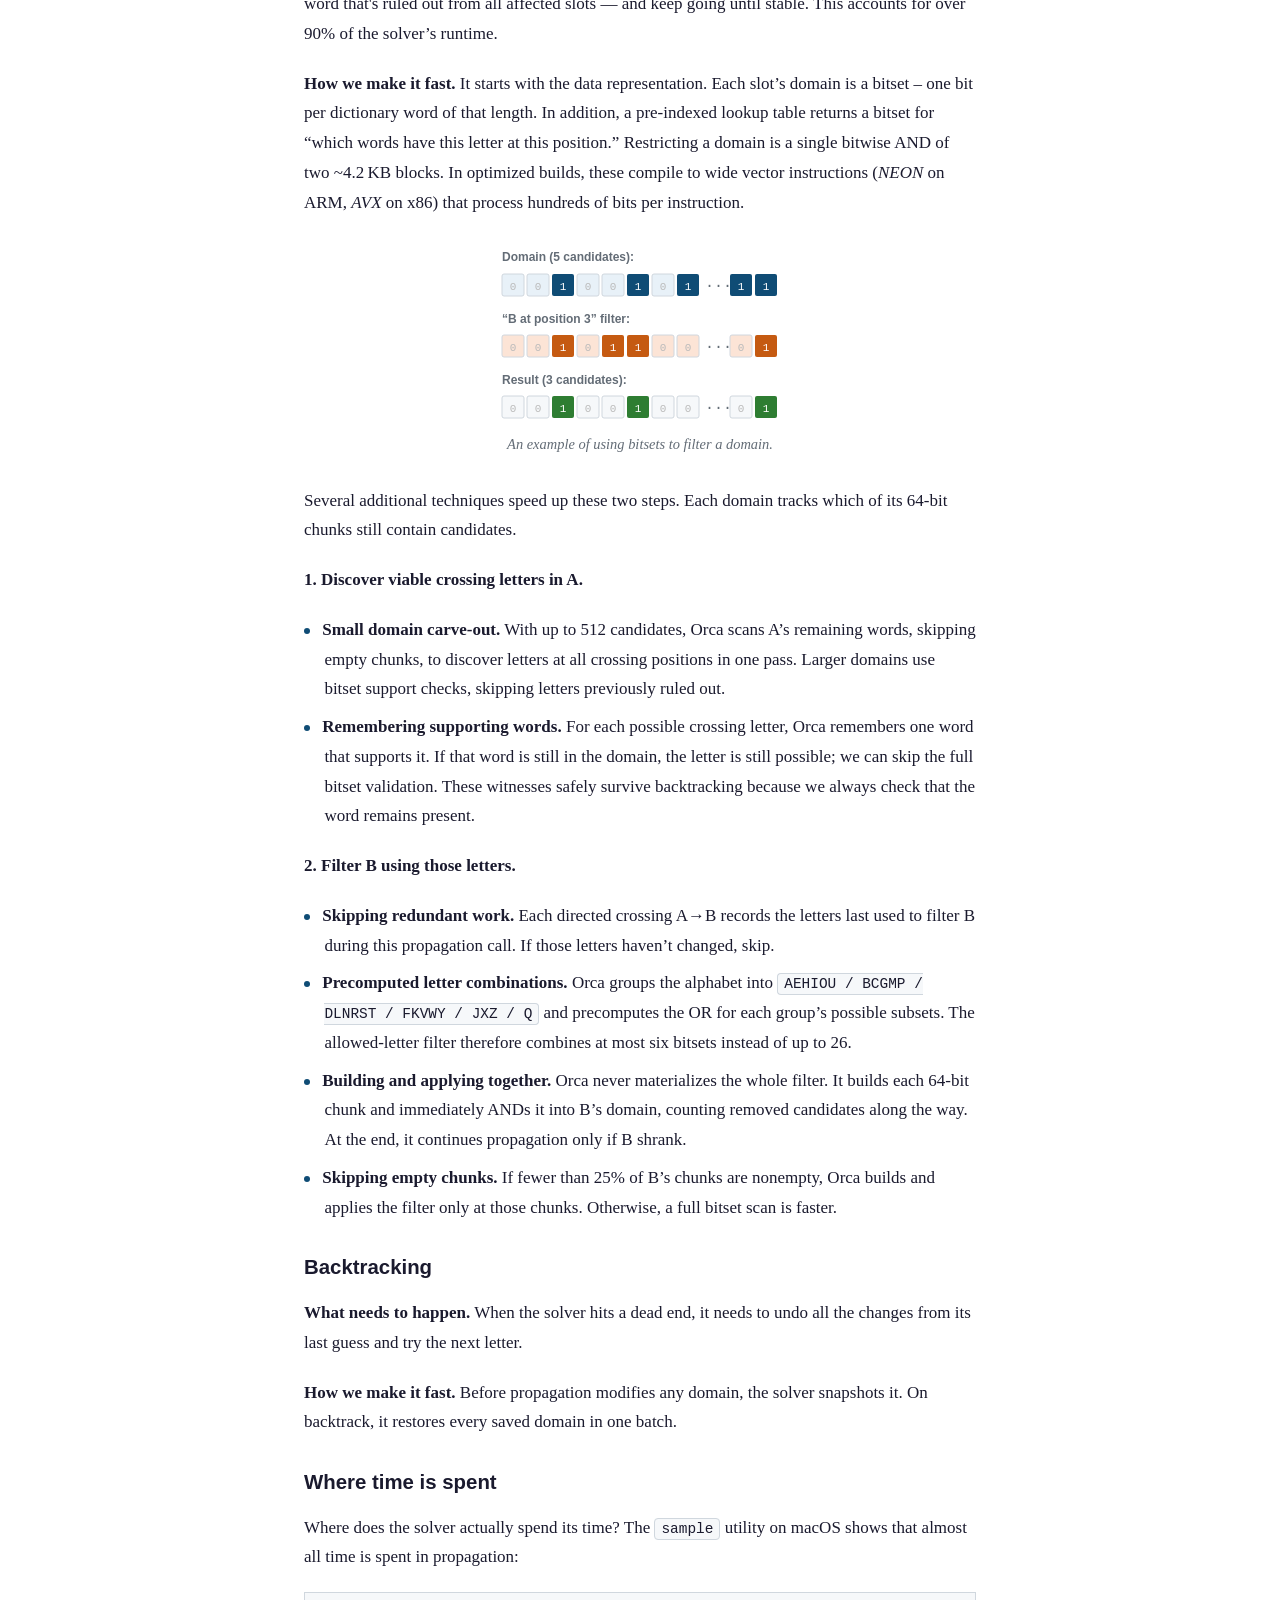
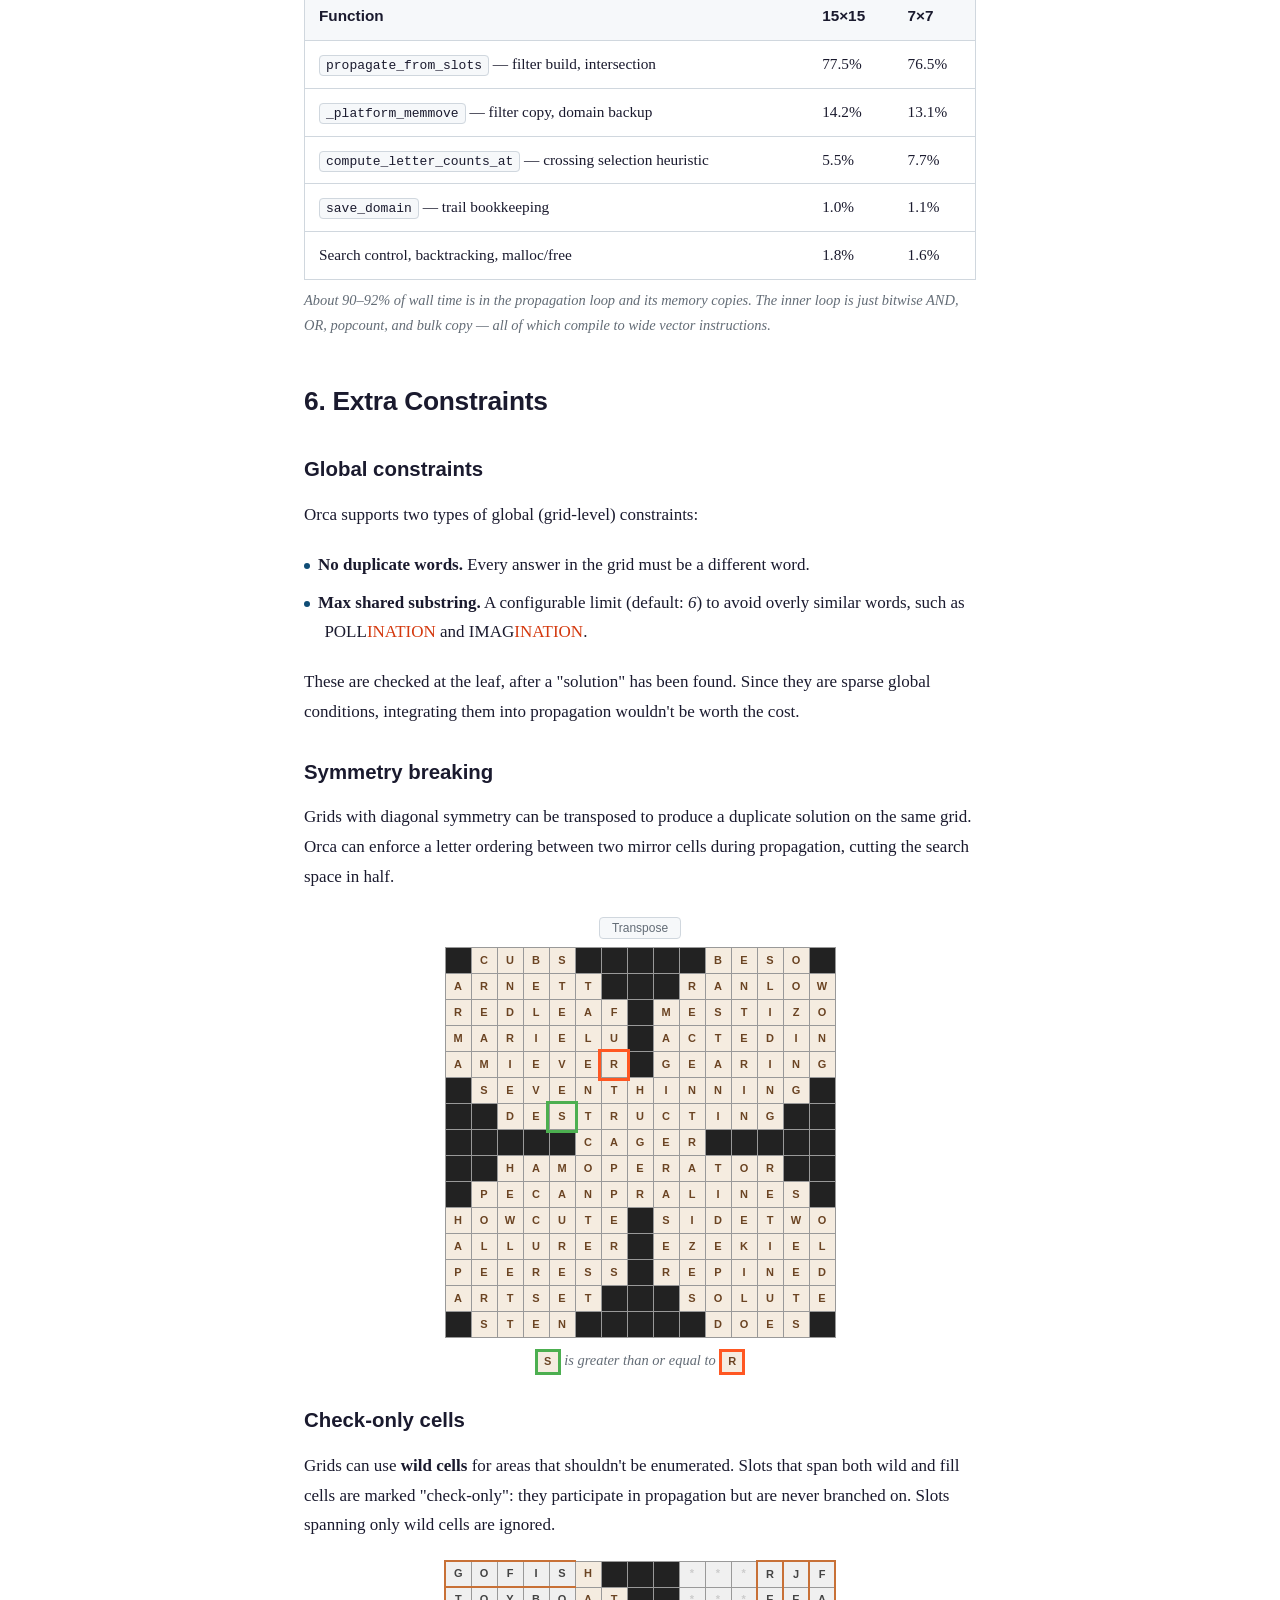
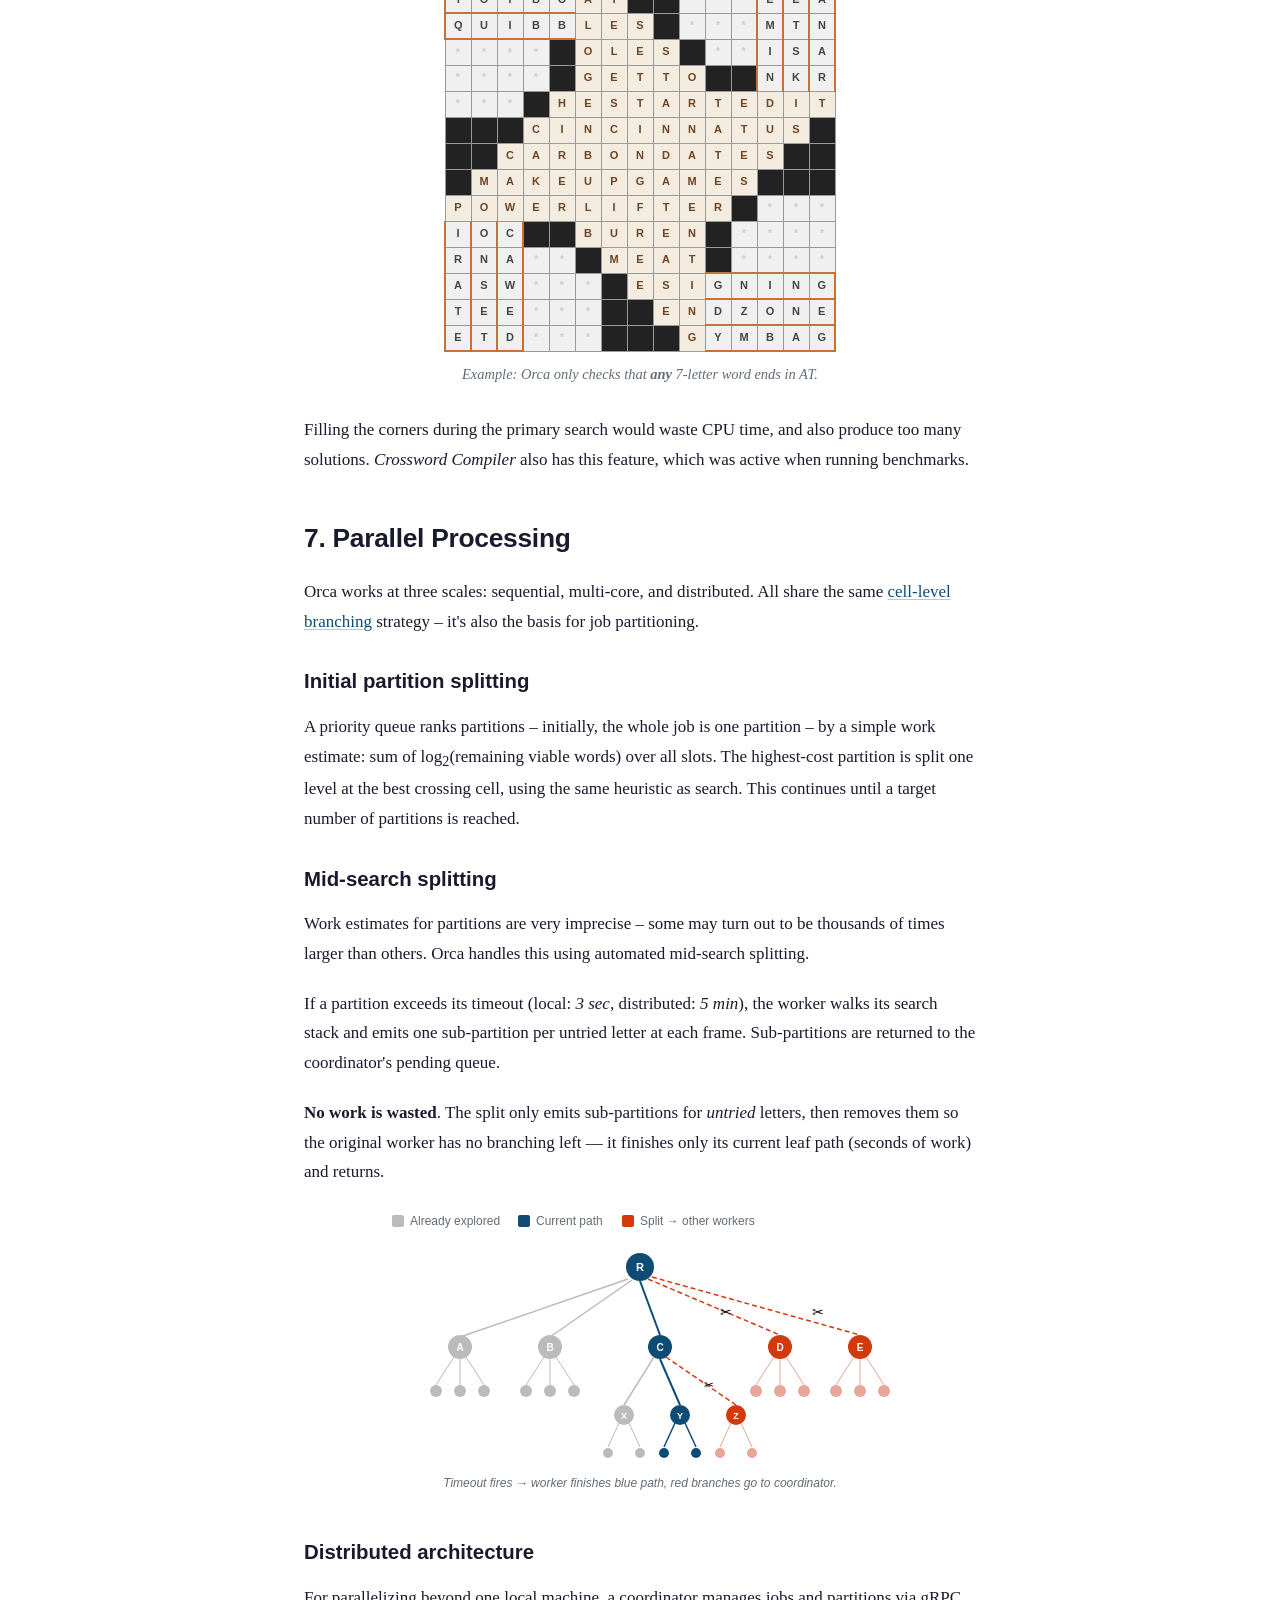
==== commit e059b460: "Clarify discovery and filtering optimizations in How Orca Works" ====
--- a/docs/index.html
+++ b/docs/index.html
@@ -2303,32 +2303,36 @@
 </div>
 
 <p>
-    Several additional techniques further speed up the propagation loop:
-</p>
+    Several additional techniques speed up these two steps. Each domain tracks which of its 64-bit chunks still contain candidates.
+</p>
+
+<p><strong>1. Discover viable crossing letters in A.</strong></p>
 
 <ul>
-
 <li>
-    <strong>Small domain carve-out.</strong> To discover possible crossing letters, Orca scans remaining words directly for domains of up to 512 candidates. Larger domains use bitset intersections to check the viability of each remaining letter that hadn&rsquo;t previously been ruled out.
+    <strong>Small domain carve-out.</strong> With up to 512 candidates, Orca scans A&rsquo;s remaining words, skipping empty chunks, to discover letters at all crossing positions in one pass. Larger domains use bitset support checks, skipping letters previously ruled out.
 </li>
-
 <li>
     <strong>Remembering supporting words.</strong> For each possible crossing letter, Orca remembers one word that supports it. If that word is still in the domain, the letter is still possible; we can skip the full bitset validation. These witnesses safely survive backtracking because we always check that the word remains present.
 </li>
-
+</ul>
+
+<p><strong>2. Filter B using those letters.</strong></p>
+
+<ul>
 <li>
-    <strong>Skipping redundant work.</strong> If slots A and B cross, we have two <em>arcs</em>: A→B ("filter B based on A's letters") and B→A ("filter A based on B's letters"). A per-arc cache records what letters were possible last time; if nothing changed, skip.
+    <strong>Skipping redundant work.</strong> Each directed crossing A&rarr;B records the letters last used to filter B during this propagation call. If those letters haven&rsquo;t changed, skip.
 </li>
-
 <li>
-    <b>Precomputed letter combinations.</b> Once the viable crossing letters are known, Orca builds a filter by ORing their letter-at-position bitsets. To speed this up, it groups the alphabet into <code>AEHIOU / BCGMP / DLNRST / FKVWY / JXZ / Q</code>, and precomputes the OR for each group's possible subsets. The filter can then be assembled from at most six bitsets instead of up to 26.
+    <strong>Precomputed letter combinations.</strong> Orca groups the alphabet into <code>AEHIOU / BCGMP / DLNRST / FKVWY / JXZ / Q</code> and precomputes the OR for each group&rsquo;s possible subsets. The allowed-letter filter therefore combines at most six bitsets instead of up to 26.
 </li>
-
+<li>
+    <strong>Building and applying together.</strong> Orca never materializes the whole filter. It builds each 64-bit chunk and immediately ANDs it into B&rsquo;s domain, counting removed candidates along the way. At the end, it continues propagation only if B shrank.
+</li>
+<li>
+    <strong>Skipping empty chunks.</strong> If fewer than 25% of B&rsquo;s chunks are nonempty, Orca builds and applies the filter only at those chunks. Otherwise, a full bitset scan is faster.
+</li>
 </ul>
-
-<p>
-    Together, these avoid the vast majority of slow and unnecessary calculations during propagation.
-</p>
 
 <h3>Backtracking</h3>
 
